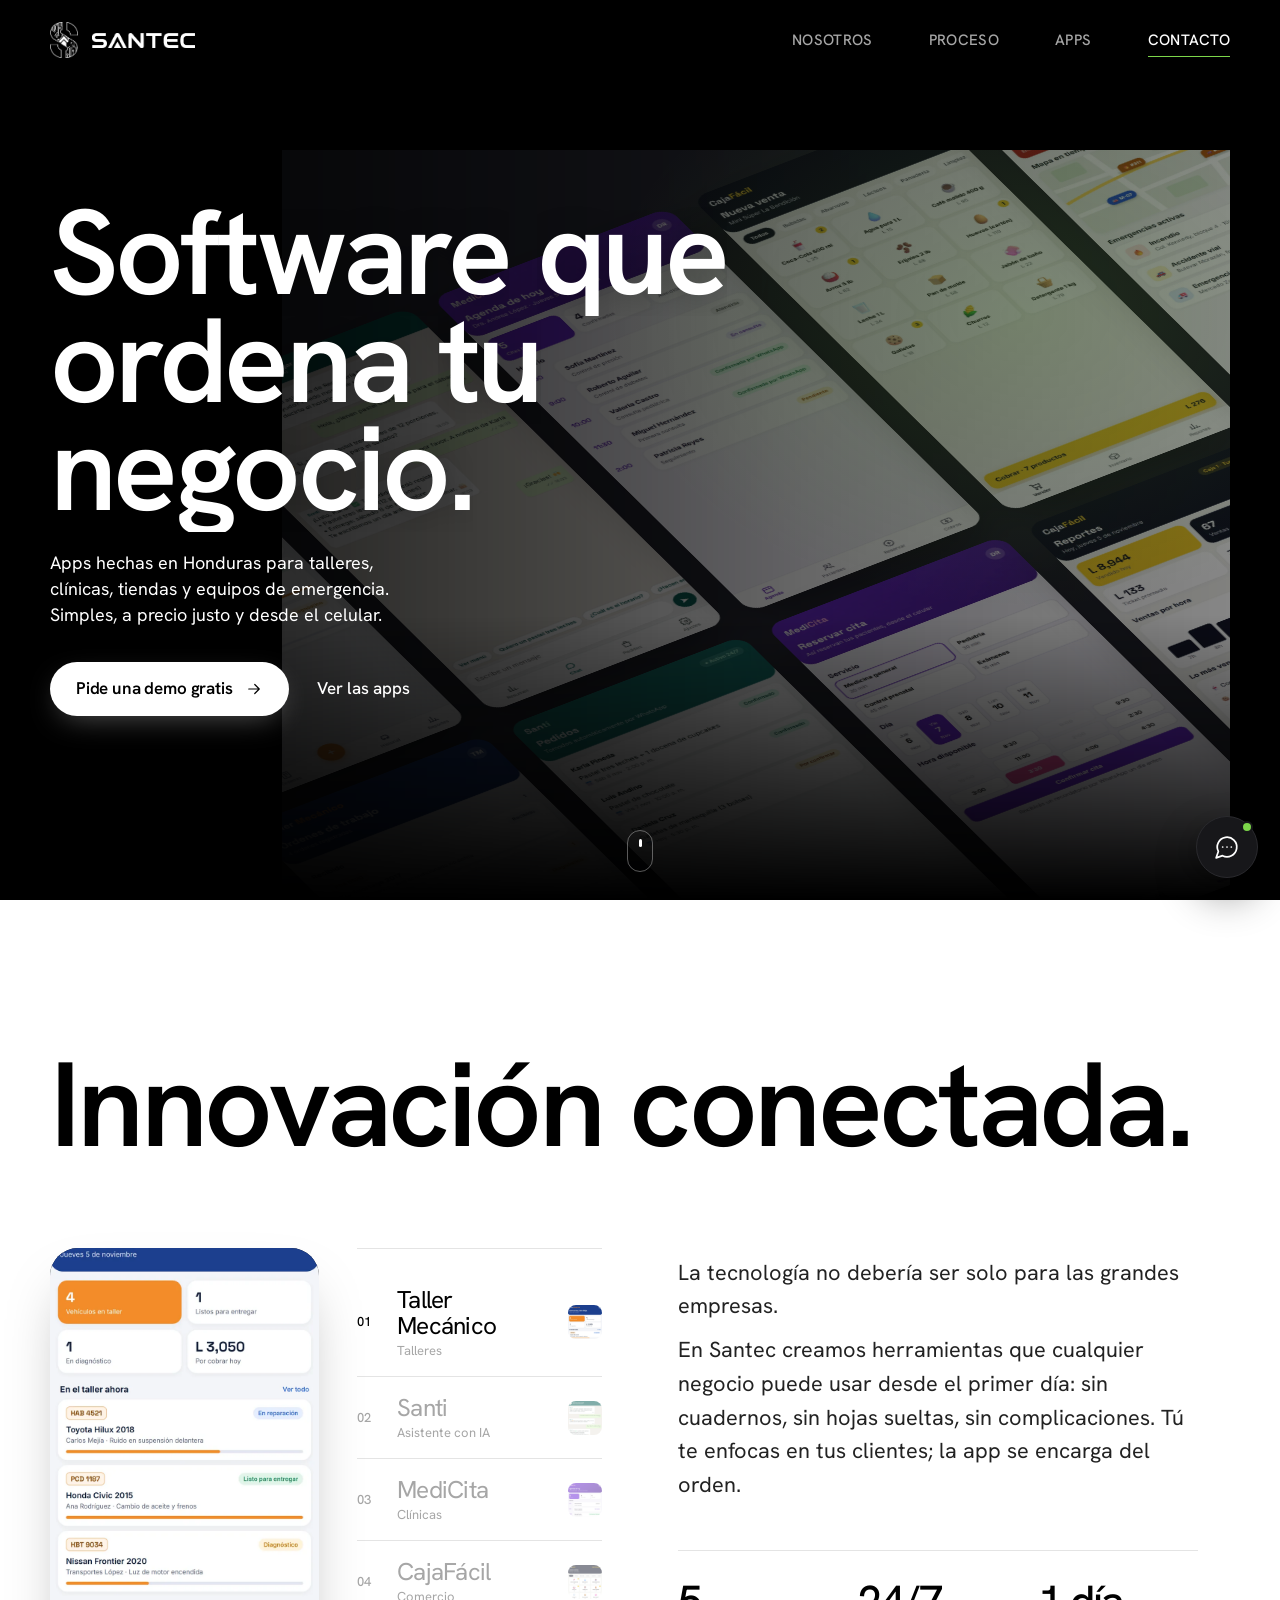
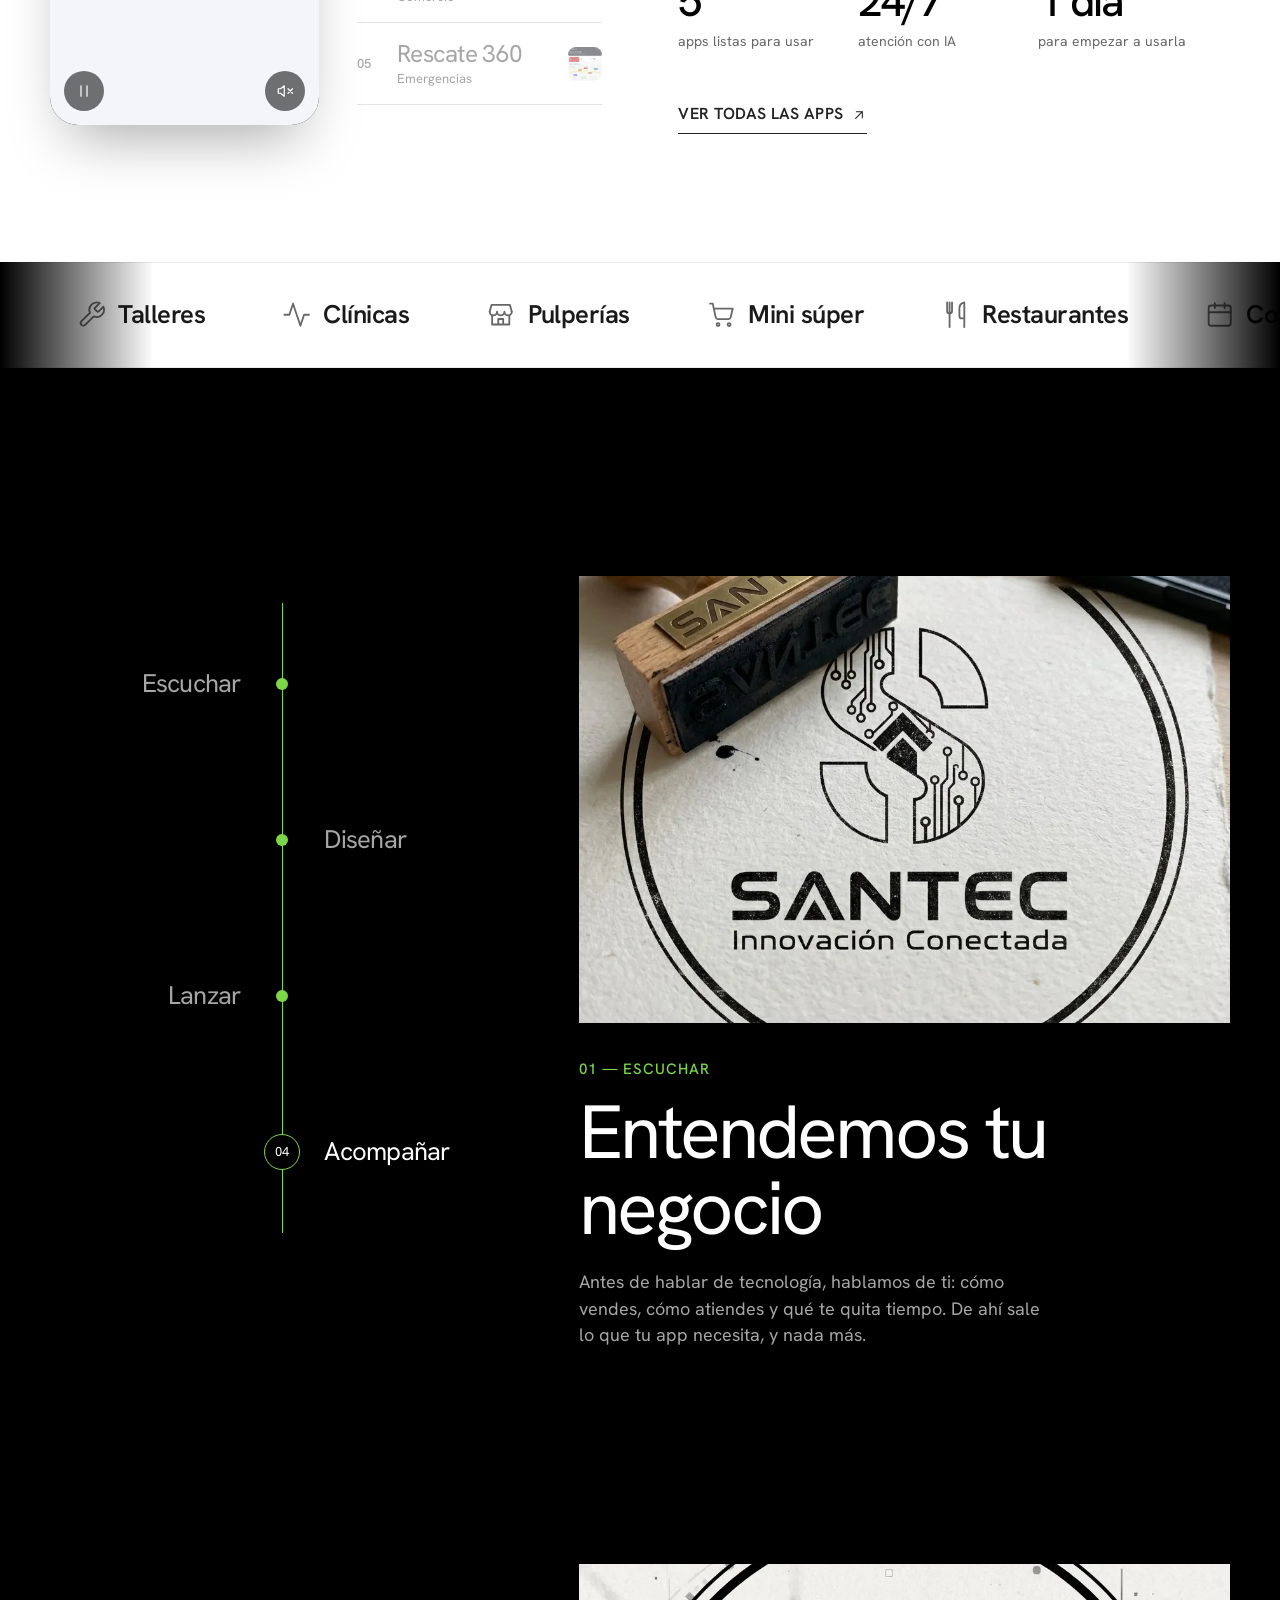
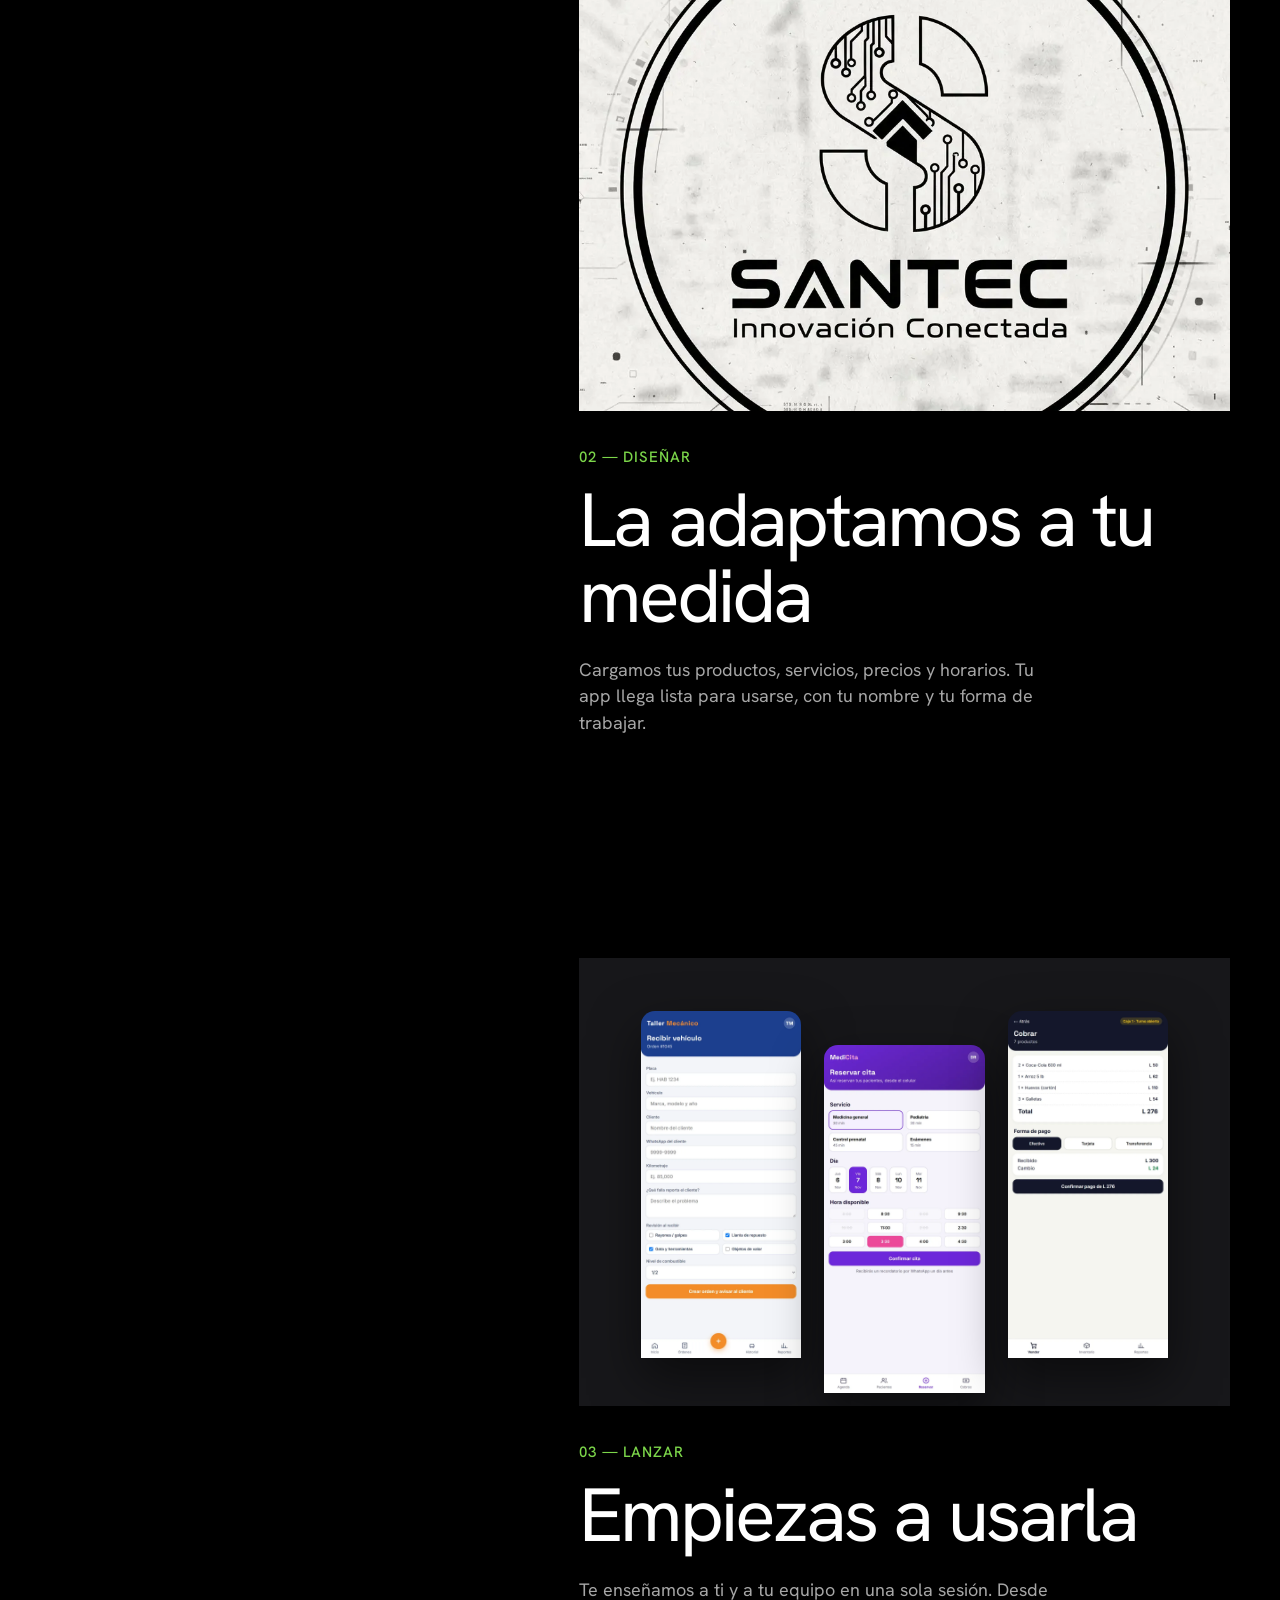
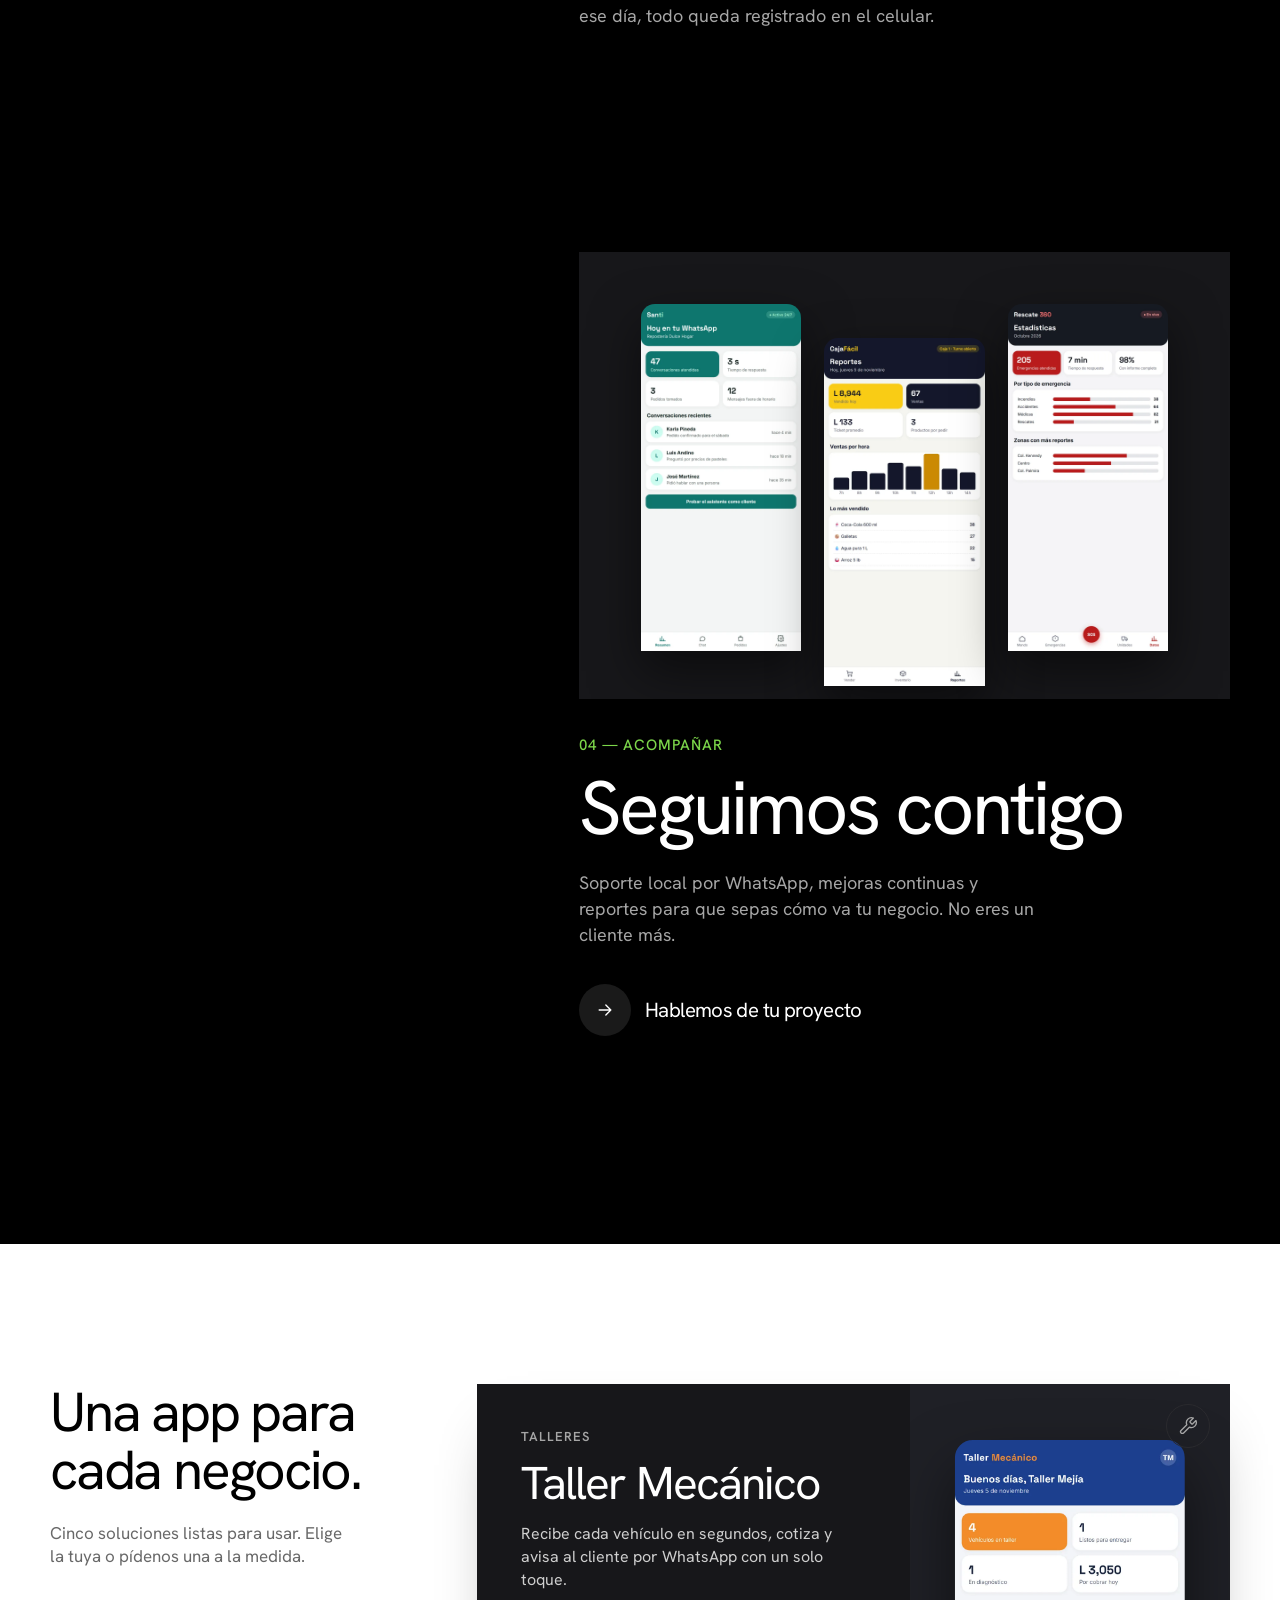
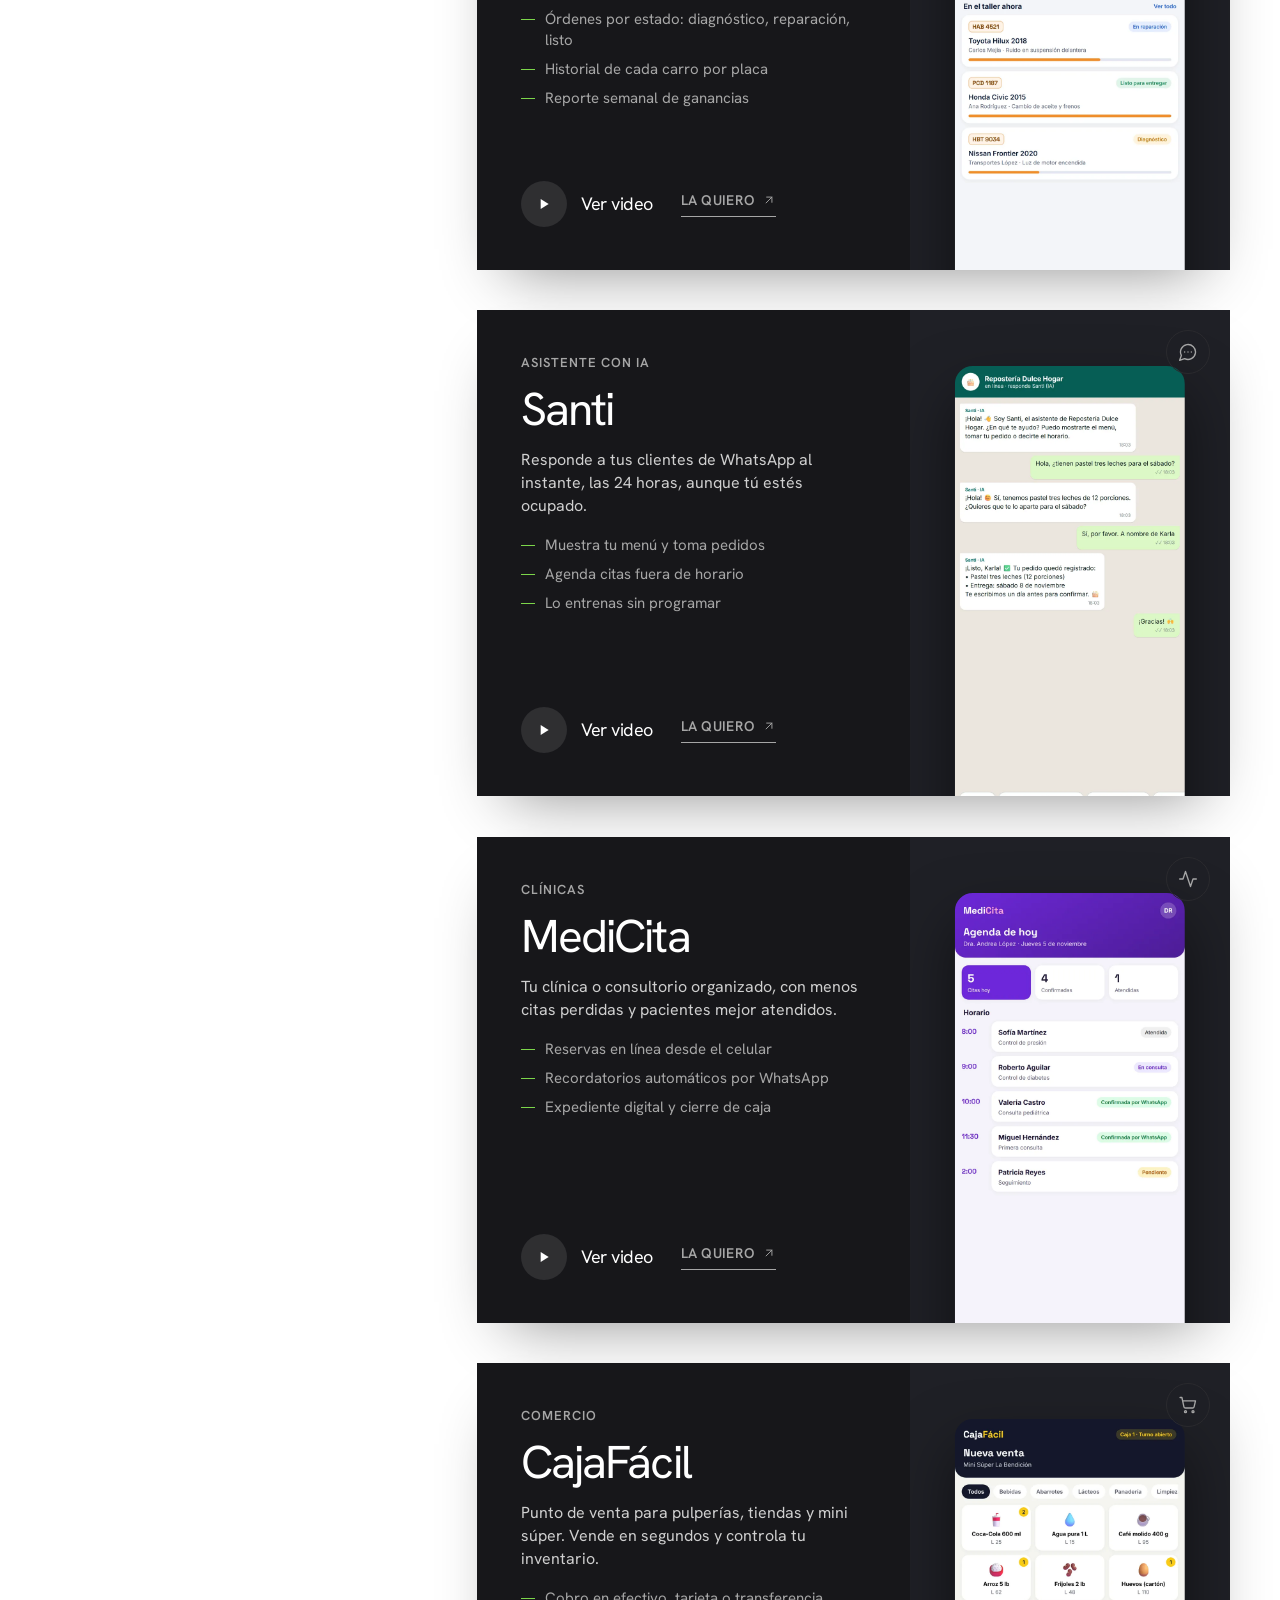
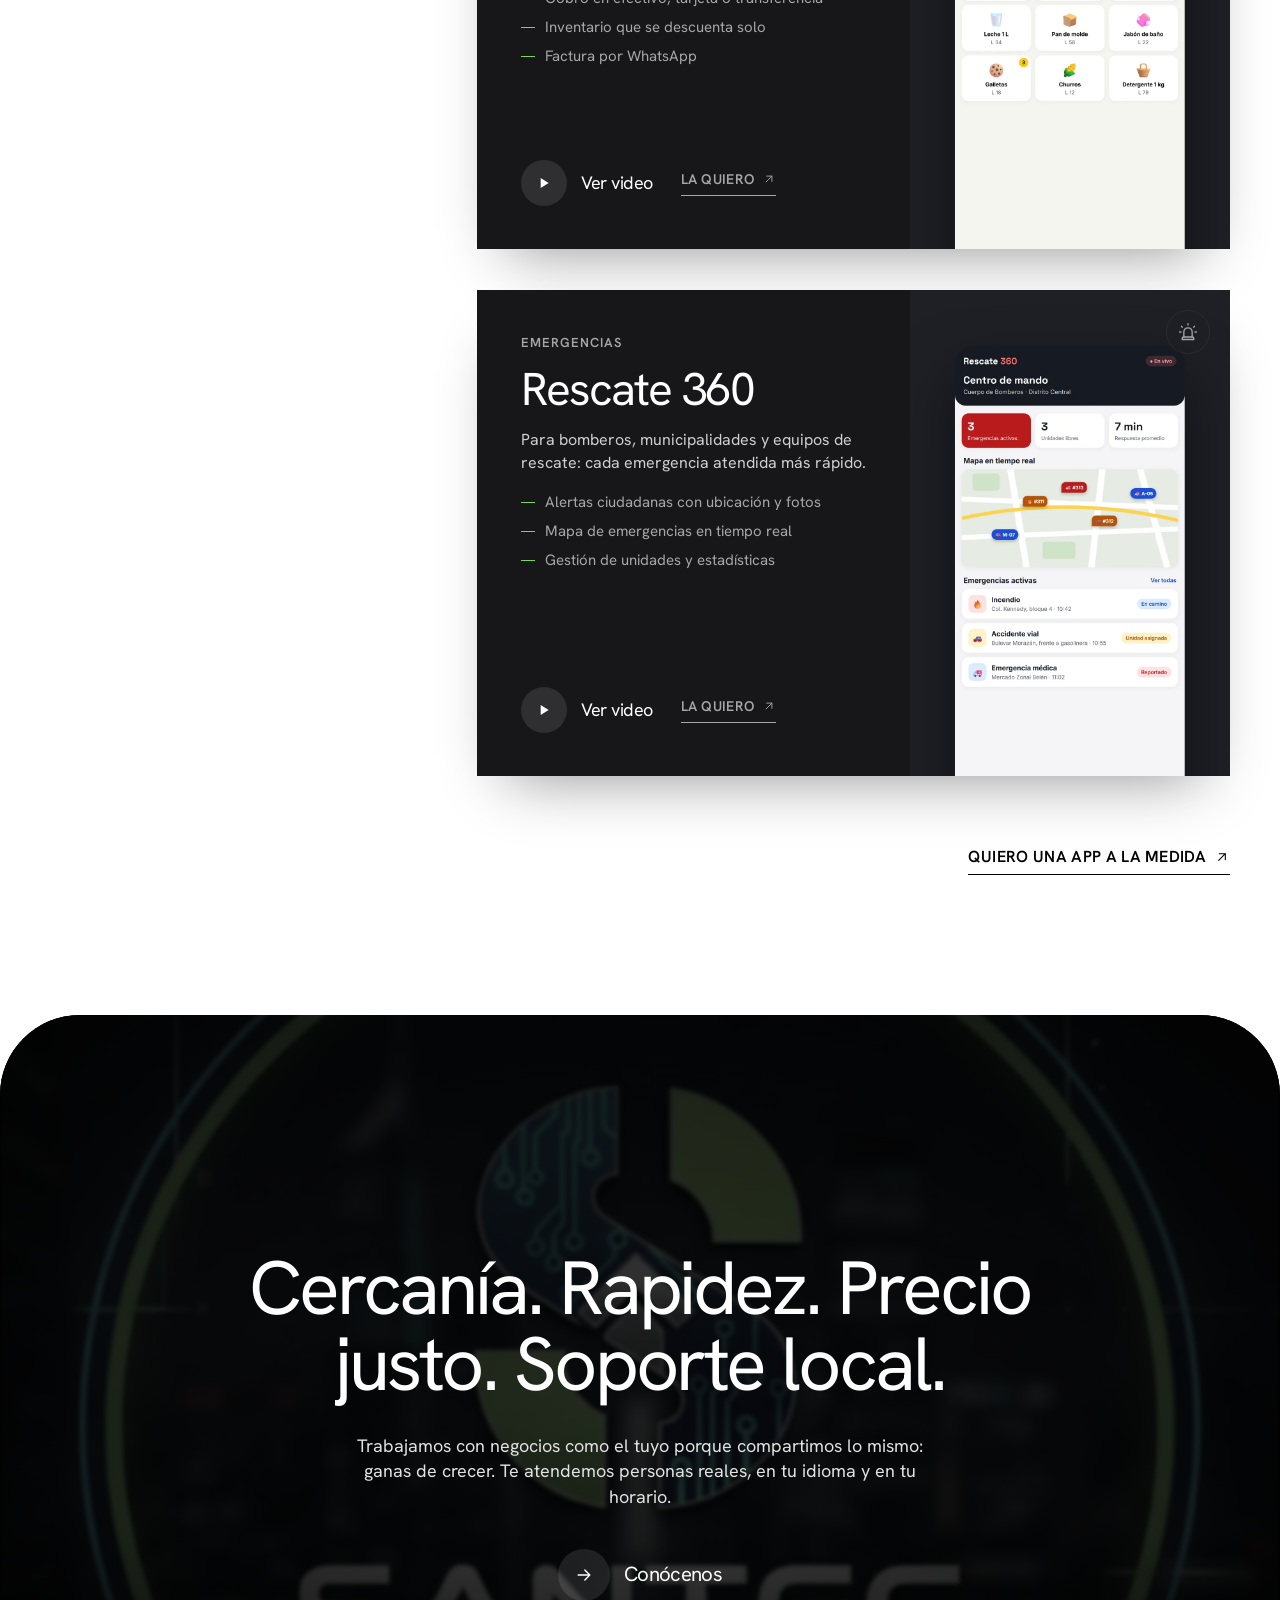
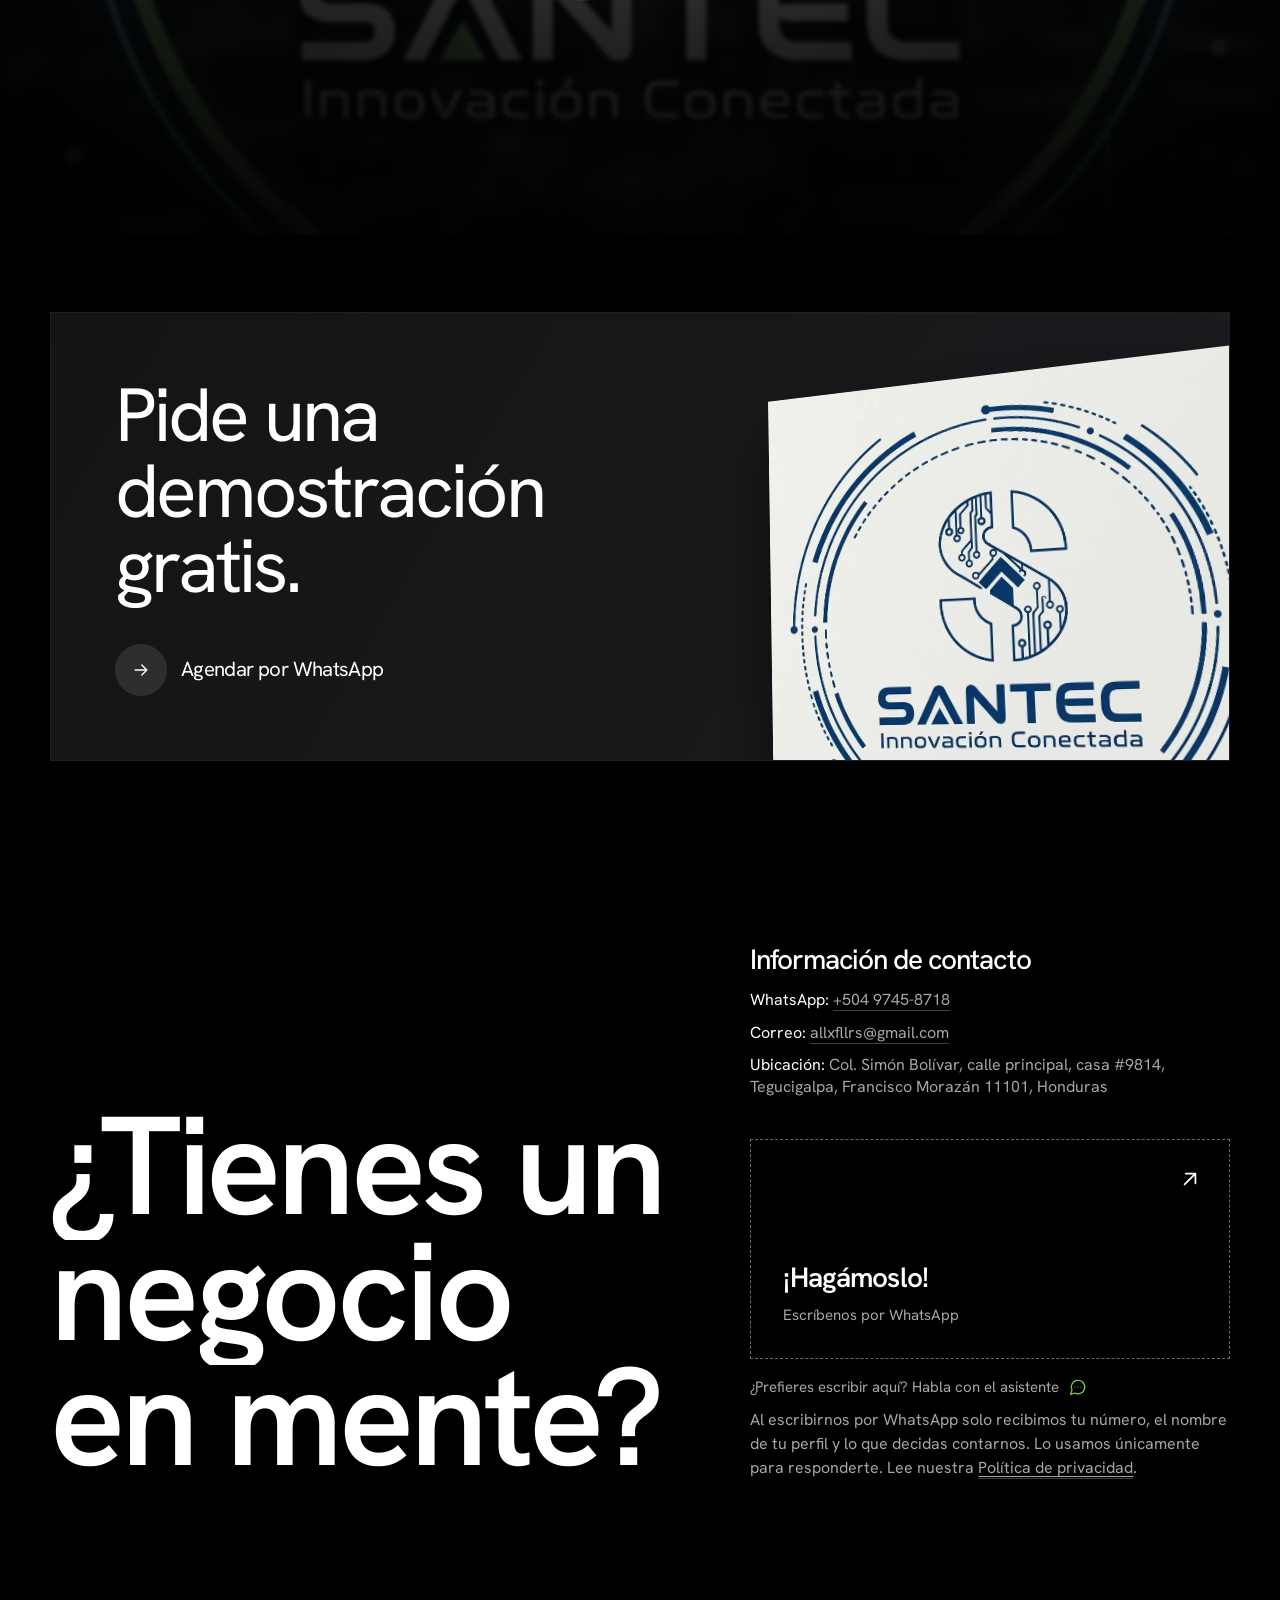
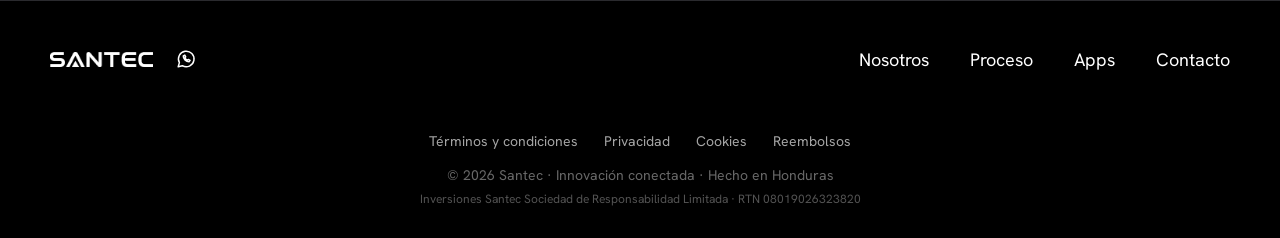
==== index.html @ f7bfcd00 "Pulido para el lanzamiento: rendimiento, SEO, accesibilidad y animaciones - Corrige el menú móvil, q" ====
<!doctype html>
<html lang="es">
<head>
  <meta name="facebook-domain-verification" content="sxmtl9t7a8ygzwye22dszndkajs4sf" />
<meta charset="utf-8">
<meta name="viewport" content="width=device-width, initial-scale=1">
<title>Santec — Innovación conectada</title>
<meta name="description" content="Santec desarrolla apps para negocios hondureños: talleres, clínicas, tiendas, equipos de emergencia y atención por WhatsApp con IA.">
<meta name="theme-color" content="#000000">
<link rel="canonical" href="https://santec-hn.github.io/">
<link rel="icon" type="image/png" sizes="32x32" href="assets/brand/favicon-32.png">
<link rel="icon" type="image/png" sizes="512x512" href="assets/brand/icon-512.png">
<link rel="apple-touch-icon" href="assets/brand/apple-touch-icon.png">
<!-- Vista previa al compartir en WhatsApp, Facebook y otras redes -->
<meta property="og:type" content="website">
<meta property="og:site_name" content="Santec">
<meta property="og:locale" content="es_HN">
<meta property="og:url" content="https://santec-hn.github.io/">
<meta property="og:title" content="Santec — Software que ordena tu negocio">
<meta property="og:description" content="Apps hechas en Honduras para talleres, clínicas, tiendas y equipos de emergencia. Simples, a precio justo y desde el celular.">
<meta property="og:image" content="https://santec-hn.github.io/assets/brand/og-santec.jpg">
<meta property="og:image:width" content="1200">
<meta property="og:image:height" content="630">
<meta property="og:image:alt" content="Santec: apps para negocios hondureños">
<meta name="twitter:card" content="summary_large_image">
<script type="application/ld+json">
{"@context":"https://schema.org","@type":"Organization","name":"Santec","legalName":"Inversiones Santec Sociedad de Responsabilidad Limitada","taxID":"08019026323820","url":"https://santec-hn.github.io/","logo":"https://santec-hn.github.io/assets/brand/icon-512.png","email":"allxfllrs@gmail.com","telephone":"+504 9745-8718","address":{"@type":"PostalAddress","streetAddress":"Col. Simón Bolívar, calle principal, casa #9814","addressLocality":"Tegucigalpa","addressRegion":"Francisco Morazán","postalCode":"11101","addressCountry":"HN"}}
</script>
<link rel="preconnect" href="https://fonts.googleapis.com">
<link rel="preconnect" href="https://fonts.gstatic.com" crossorigin>
<link href="https://fonts.googleapis.com/css2?family=Hanken+Grotesk:wght@400;500;600&display=swap" rel="stylesheet">
<link rel="stylesheet" href="styles.css?v=7">
</head>
<body>
<a class="skip" href="#contenido">Saltar al contenido</a>

<!-- Iconos: trazo de un solo tono (currentColor).
     Algunos trazos están basados en Lucide (https://lucide.dev), licencia ISC:
     Copyright (c) for portions of Lucide are held by Cole Bemis 2013-2022 as part of Feather (MIT).
     All other copyright (c) for Lucide are held by Lucide Contributors 2022. -->

<svg width="0" height="0" style="position:absolute" aria-hidden="true">
  <defs>
    <symbol id="i-arrow" viewBox="0 0 24 24"><path d="M5 12h14M13 6l6 6-6 6"/></symbol>
    <symbol id="i-arrow-up" viewBox="0 0 24 24"><path d="M7 17 17 7M8 7h9v9"/></symbol>
    <symbol id="i-play" viewBox="0 0 24 24"><path d="M7 4.5v15l12-7.5z"/></symbol>
    <symbol id="i-wrench" viewBox="0 0 24 24"><path d="M14.7 6.3a1 1 0 0 0 0 1.4l1.6 1.6a1 1 0 0 0 1.4 0l3.8-3.8a6 6 0 0 1-7.9 7.9l-6.9 6.9a2.1 2.1 0 0 1-3-3l6.9-6.9a6 6 0 0 1 7.9-7.9z"/></symbol>
    <symbol id="i-chat" viewBox="0 0 24 24"><path d="M7.9 20A9 9 0 1 0 4 16.1L2 22z"/><path d="M8 12h.01M12 12h.01M16 12h.01"/></symbol>
    <symbol id="i-pulse" viewBox="0 0 24 24"><path d="M22 12h-4l-3 9L9 3l-3 9H2"/></symbol>
    <symbol id="i-cart" viewBox="0 0 24 24"><circle cx="9" cy="20" r="1.2"/><circle cx="18" cy="20" r="1.2"/><path d="M2.5 3h2.2l2.4 11.2a1.8 1.8 0 0 0 1.8 1.4h8.6a1.8 1.8 0 0 0 1.8-1.4L21 7H5.7"/></symbol>
    <symbol id="i-siren" viewBox="0 0 24 24"><path d="M7 18v-6a5 5 0 0 1 10 0v6"/><path d="M5 21h14v-1a2 2 0 0 0-2-2H7a2 2 0 0 0-2 2z"/><path d="M12 2v1.5M4.2 5.2l1 1M19.8 5.2l-1 1M2 12h1.5M20.5 12H22"/></symbol>
    <symbol id="i-store" viewBox="0 0 24 24"><path d="M3 9.5 4.5 4h15L21 9.5"/><path d="M3 9.5a3 3 0 0 0 6 0 3 3 0 0 0 6 0 3 3 0 0 0 6 0"/><path d="M5 12.5V20h14v-7.5M10 20v-4.5h4V20"/></symbol>
    <symbol id="i-calendar" viewBox="0 0 24 24"><rect x="3" y="4.5" width="18" height="16.5" rx="2"/><path d="M16 2.5v4M8 2.5v4M3 10h18"/></symbol>
    <symbol id="i-building" viewBox="0 0 24 24"><path d="M4 21V5a1 1 0 0 1 1-1h9a1 1 0 0 1 1 1v16M15 9h4a1 1 0 0 1 1 1v11M2 21h20"/><path d="M8 8h3M8 12h3M8 16h3"/></symbol>
    <symbol id="i-utensils" viewBox="0 0 24 24"><path d="M5 2v7a2 2 0 0 0 2 2h0a2 2 0 0 0 2-2V2M7 2v20M19 15V2a5 5 0 0 0-4 5v6a2 2 0 0 0 2 2h2zm0 0v7"/></symbol>
    <symbol id="i-pin" viewBox="0 0 24 24"><path d="M20 10c0 6-8 12-8 12s-8-6-8-12a8 8 0 0 1 16 0z"/><circle cx="12" cy="10" r="3"/></symbol>
    <symbol id="i-whatsapp" viewBox="0 0 24 24"><path d="M3.5 20.5 4.8 16A8.5 8.5 0 1 1 8 19.3z"/><path d="M9 8.6c0 3.2 2.9 6.4 6.3 6.4l1.2-1.5-2-1-1 .8a5 5 0 0 1-2.6-2.6l.8-1-1-2z"/></symbol>
    <symbol id="i-pause" viewBox="0 0 24 24"><path d="M8 5v14M16 5v14"/></symbol>
    <symbol id="i-volume" viewBox="0 0 24 24"><path d="M11 5 6 9H3v6h3l5 4z"/><path d="M15.5 8.5a5 5 0 0 1 0 7M18.5 5.5a9 9 0 0 1 0 13"/></symbol>
    <symbol id="i-mute" viewBox="0 0 24 24"><path d="M11 5 6 9H3v6h3l5 4z"/><path d="m16 9 6 6M22 9l-6 6"/></symbol>
    <symbol id="i-close" viewBox="0 0 24 24"><path d="M6 6l12 12M18 6 6 18"/></symbol>
  </defs>
</svg>

<header class="nav" id="nav">
  <a href="#top" class="brand" aria-label="Santec, inicio">
    <img src="assets/brand/santec-mark.png" alt="" class="brand-mark">
    <img src="assets/brand/santec-wordmark.png" alt="SANTEC" class="brand-word">
  </a>
  <nav class="nav-links" id="navLinks">
    <a href="#nosotros">Nosotros</a>
    <a href="#proceso">Proceso</a>
    <a href="#apps">Apps</a>
    <a href="#contacto">Contacto</a>
  </nav>
  <button class="nav-toggle" id="navToggle" aria-label="Abrir menú" aria-expanded="false" aria-controls="navLinks"><span></span><span></span></button>
</header>

<main id="top">
  <!-- HERO -->
  <section class="hero">
    <div class="hero-media" aria-hidden="true">
      <div class="screens">
        <img src="assets/img/mw-inicio.webp" alt="" decoding="async">
        <img src="assets/img/st-chat.webp" alt="" decoding="async">
        <img src="assets/img/mc-agenda.webp" alt="" decoding="async">
        <img src="assets/img/cf-vender.webp" alt="" decoding="async">
        <img src="assets/img/r3-inicio.webp" alt="" decoding="async">
        <img src="assets/img/mw-ordenes.webp" alt="" decoding="async">
        <img src="assets/img/st-pedidos.webp" alt="" decoding="async">
        <img src="assets/img/mc-reservar.webp" alt="" decoding="async">
        <img src="assets/img/cf-reportes.webp" alt="" decoding="async">
        <img src="assets/img/r3-unidades.webp" alt="" decoding="async">
      </div>
    </div>
    <div class="hero-copy" id="contenido">
      <h1 class="split">Software que ordena tu negocio.</h1>
      <p class="hero-lead fade">Apps hechas en Honduras para talleres, clínicas, tiendas y equipos de emergencia. Simples, a precio justo y desde el celular.</p>
      <div class="hero-cta fade">
        <a class="btn-pill" href="https://wa.me/50497458718?text=Hola%20Santec%2C%20quiero%20una%20demostraci%C3%B3n%20gratis" target="_blank" rel="noopener">Pide una demo gratis<svg><use href="#i-arrow"/></svg></a>
        <a class="btn-ghost" href="#apps">Ver las apps</a>
      </div>
    </div>
    <a class="scroll-cue" href="#nosotros" aria-label="Bajar a la siguiente sección"><span></span></a>
  </section>

  <!-- DECLARACIÓN -->
  <section class="statement light" id="nosotros">
    <div class="wrap">
      <h2 class="display split">Innovación conectada.</h2>
      <div class="statement-grid">
        <div class="reel fade" id="reel">
          <div class="reel-player">
            <video id="reelVideo" muted playsinline preload="none" poster="assets/img/mw-inicio.webp"></video>
            <button class="reel-sound" id="reelSound" aria-label="Activar sonido">
              <svg class="ic-off"><use href="#i-mute"/></svg><svg class="ic-on"><use href="#i-volume"/></svg>
            </button>
            <button class="reel-toggle" id="reelToggle" aria-label="Pausar video">
              <svg class="ic-pause"><use href="#i-pause"/></svg><svg class="ic-play"><use href="#i-play"/></svg>
            </button>
          </div>
          <ol class="reel-list" id="reelList"></ol>
        </div>
        <div class="statement-body fade">
          <p>La tecnología no debería ser solo para las grandes empresas.</p>
          <p>En Santec creamos herramientas que cualquier negocio puede usar desde el primer día: sin cuadernos, sin hojas sueltas, sin complicaciones. Tú te enfocas en tus clientes; la app se encarga del orden.</p>
          <dl class="facts">
            <div><dt>5</dt><dd>apps listas para usar</dd></div>
            <div><dt>24/7</dt><dd>atención con IA</dd></div>
            <div><dt>1 día</dt><dd>para empezar a usarla</dd></div>
          </dl>
          <a class="text-link" href="#apps">Ver todas las apps <svg><use href="#i-arrow-up"/></svg></a>
        </div>
      </div>
    </div>
  </section>

  <!-- BANDA DE RUBROS -->
  <div class="logos light" aria-label="Negocios con los que trabajamos">
    <div class="logos-track">
      <span><svg><use href="#i-wrench"/></svg>Talleres</span>
      <span><svg><use href="#i-pulse"/></svg>Clínicas</span>
      <span><svg><use href="#i-store"/></svg>Pulperías</span>
      <span><svg><use href="#i-cart"/></svg>Mini súper</span>
      <span><svg><use href="#i-utensils"/></svg>Restaurantes</span>
      <span><svg><use href="#i-calendar"/></svg>Consultorios</span>
      <span><svg><use href="#i-siren"/></svg>Bomberos</span>
      <span><svg><use href="#i-building"/></svg>Municipalidades</span>
      <span aria-hidden="true"><svg><use href="#i-wrench"/></svg>Talleres</span>
      <span aria-hidden="true"><svg><use href="#i-pulse"/></svg>Clínicas</span>
      <span aria-hidden="true"><svg><use href="#i-store"/></svg>Pulperías</span>
      <span aria-hidden="true"><svg><use href="#i-cart"/></svg>Mini súper</span>
      <span aria-hidden="true"><svg><use href="#i-utensils"/></svg>Restaurantes</span>
      <span aria-hidden="true"><svg><use href="#i-calendar"/></svg>Consultorios</span>
      <span aria-hidden="true"><svg><use href="#i-siren"/></svg>Bomberos</span>
      <span aria-hidden="true"><svg><use href="#i-building"/></svg>Municipalidades</span>
    </div>
  </div>

  <!-- PROCESO -->
  <section class="process" id="proceso">
    <div class="wrap process-grid">
      <aside class="timeline" aria-hidden="true">
        <div class="timeline-line"><div class="timeline-fill" id="tlFill"></div></div>
        <ol id="tlSteps">
          <li data-step="0"><span class="tl-num">01</span><span class="tl-label">Escuchar</span></li>
          <li data-step="1"><span class="tl-num">02</span><span class="tl-label">Diseñar</span></li>
          <li data-step="2"><span class="tl-num">03</span><span class="tl-label">Lanzar</span></li>
          <li data-step="3"><span class="tl-num">04</span><span class="tl-label">Acompañar</span></li>
        </ol>
      </aside>

      <div class="steps">
        <article class="step" data-step="0">
          <figure class="step-media"><img src="assets/brand/santec-sello.webp" alt="Sello con el logo de Santec sobre papel" loading="lazy"></figure>
          <p class="step-kicker">01 — Escuchar</p>
          <h2 class="h2">Entendemos tu negocio</h2>
          <p class="step-text">Antes de hablar de tecnología, hablamos de ti: cómo vendes, cómo atiendes y qué te quita tiempo. De ahí sale lo que tu app necesita, y nada más.</p>
        </article>
        <article class="step" data-step="1">
          <figure class="step-media"><img src="assets/brand/santec-plano.webp" alt="Logo de Santec en estilo plano técnico" loading="lazy"></figure>
          <p class="step-kicker">02 — Diseñar</p>
          <h2 class="h2">La adaptamos a tu medida</h2>
          <p class="step-text">Cargamos tus productos, servicios, precios y horarios. Tu app llega lista para usarse, con tu nombre y tu forma de trabajar.</p>
        </article>
        <article class="step" data-step="2">
          <figure class="step-media step-phones">
            <img src="assets/img/mw-nueva.webp" alt="" loading="lazy">
            <img src="assets/img/mc-reservar.webp" alt="" loading="lazy">
            <img src="assets/img/cf-cobrar.webp" alt="" loading="lazy">
          </figure>
          <p class="step-kicker">03 — Lanzar</p>
          <h2 class="h2">Empiezas a usarla</h2>
          <p class="step-text">Te enseñamos a ti y a tu equipo en una sola sesión. Desde ese día, todo queda registrado en el celular.</p>
        </article>
        <article class="step" data-step="3">
          <figure class="step-media step-phones">
            <img src="assets/img/st-panel.webp" alt="" loading="lazy">
            <img src="assets/img/cf-reportes.webp" alt="" loading="lazy">
            <img src="assets/img/r3-estadisticas.webp" alt="" loading="lazy">
          </figure>
          <p class="step-kicker">04 — Acompañar</p>
          <h2 class="h2">Seguimos contigo</h2>
          <p class="step-text">Soporte local por WhatsApp, mejoras continuas y reportes para que sepas cómo va tu negocio. No eres un cliente más.</p>
          <a class="btn-circle" href="https://wa.me/50497458718" target="_blank" rel="noopener"><span class="circle"><svg><use href="#i-arrow"/></svg></span>Hablemos de tu proyecto</a>
        </article>
      </div>
    </div>
  </section>

  <!-- APPS -->
  <section class="apps light" id="apps">
    <div class="wrap apps-grid">
      <div class="apps-head">
        <h2 class="h2-lg split">Una app para cada negocio.</h2>
        <p class="apps-sub fade">Cinco soluciones listas para usar. Elige la tuya o pídenos una a la medida.</p>
      </div>
      <div class="cards" id="cards"></div>
    </div>
    <div class="wrap apps-foot">
      <a class="text-link" href="https://wa.me/50497458718?text=Hola%20Santec%2C%20quiero%20una%20app%20a%20la%20medida" target="_blank" rel="noopener">Quiero una app a la medida <svg><use href="#i-arrow-up"/></svg></a>
    </div>
  </section>

  <!-- VALORES -->
  <section class="values">
    <div class="values-media">
      <img src="assets/brand/santec-neon.webp" alt="" loading="lazy">
    </div>
    <div class="values-copy">
      <h2 class="h2 split">Cercanía. Rapidez. Precio justo. Soporte local.</h2>
      <p class="fade">Trabajamos con negocios como el tuyo porque compartimos lo mismo: ganas de crecer. Te atendemos personas reales, en tu idioma y en tu horario.</p>
      <a class="btn-circle fade" href="https://wa.me/50497458718" target="_blank" rel="noopener"><span class="circle"><svg><use href="#i-arrow"/></svg></span>Conócenos</a>
    </div>
  </section>

  <!-- TARJETA MARCA -->
  <section class="wrap">
    <a class="feature" href="https://wa.me/50497458718?text=Hola%20Santec%2C%20quiero%20una%20demostraci%C3%B3n" target="_blank" rel="noopener">
      <div class="feature-copy">
        <h2 class="h2">Pide una demostración gratis.</h2>
        <span class="btn-circle as-span"><span class="circle"><svg><use href="#i-arrow"/></svg></span>Agendar por WhatsApp</span>
      </div>
      <div class="feature-media"><img src="assets/brand/santec-azul.webp" alt="Logo de Santec en azul" loading="lazy"></div>
    </a>
  </section>

  <!-- CONTACTO -->
  <section class="contact" id="contacto">
    <div class="wrap contact-grid">
      <h2 class="display split">¿Tienes un negocio en mente?</h2>
      <div class="contact-side fade">
        <h3>Información de contacto</h3>
        <p><span>WhatsApp:</span> <a href="https://wa.me/50497458718" target="_blank" rel="noopener">+504 9745-8718</a></p>
        <p><span>Correo:</span> <a href="mailto:allxfllrs@gmail.com">allxfllrs@gmail.com</a></p>
        <p><span>Ubicación:</span> Col. Simón Bolívar, calle principal, casa #9814, Tegucigalpa, Francisco Morazán 11101, Honduras</p>
        <a class="cta-box" href="https://wa.me/50497458718?text=Hola%20Santec%2C%20tengo%20un%20proyecto" target="_blank" rel="noopener">
          <svg class="cta-arrow"><use href="#i-arrow-up"/></svg>
          <span>¡Hagámoslo!<small>Escríbenos por WhatsApp</small></span>
        </a>
        <button class="chat-link" type="button" data-chat>¿Prefieres escribir aquí? Habla con el asistente <svg><use href="#i-chat"/></svg></button>
        <p class="privacy-hint">Al escribirnos por WhatsApp solo recibimos tu número, el nombre de tu perfil y lo que decidas contarnos. Lo usamos únicamente para responderte. Lee nuestra <a href="privacidad.html">Política de privacidad</a>.</p>
      </div>
    </div>
  </section>
</main>

<footer class="footer">
  <div class="wrap footer-row">
    <div class="footer-brand">
      <img src="assets/brand/santec-wordmark.png" alt="SANTEC" class="brand-word">
      <a class="social" href="https://wa.me/50497458718" target="_blank" rel="noopener" aria-label="WhatsApp"><svg><use href="#i-whatsapp"/></svg></a>
    </div>
    <nav class="footer-links">
      <a href="#nosotros">Nosotros</a><a href="#proceso">Proceso</a><a href="#apps">Apps</a><a href="#contacto">Contacto</a>
    </nav>
  </div>
  <nav class="footer-legal" aria-label="Documentos legales">
    <a href="terminos.html">Términos y condiciones</a><a href="privacidad.html">Privacidad</a><a href="cookies.html">Cookies</a><a href="reembolsos.html">Reembolsos</a>
  </nav>
  <p class="copy">© <span id="year"></span> Santec · Innovación conectada · Hecho en Honduras</p>
  <p class="copy legal-id">Inversiones Santec Sociedad de Responsabilidad Limitada · RTN 08019026323820</p>
</footer>

<dialog id="videoModal" aria-label="Video de la app">
  <button class="modal-close" aria-label="Cerrar"><svg><use href="#i-close"/></svg></button>
  <video controls playsinline></video>
</dialog>

<script src="script.js?v=5"></script>
<script src="chat.js?v=2" defer></script>
</body>
</html>
---- styles.css ----
/* ==========================================================
   SANTEC — estilo editorial: blanco y negro, un solo acento
   ========================================================== */
:root{
  --black:#000;
  --ink:#0B0B0D;
  --card:#17171A;
  --line:#2A2A2E;
  --white:#fff;
  --paper:#F4F4F4;
  --gray:#A6A6A6;
  --gray-2:#686868;
  --text-dark:#222;
  --accent:#7CD64A;          /* verde Santec (del logo) — usar con moderación */
  --font:"Hanken Grotesk",system-ui,-apple-system,"Segoe UI",sans-serif;
  --pad:clamp(20px,3.9vw,50px);
  --ease:cubic-bezier(.22,.8,.2,1);
}
*{box-sizing:border-box;margin:0;padding:0}
html{scroll-behavior:smooth;-webkit-text-size-adjust:100%}
body{background:var(--black);color:var(--white);font:400 18px/1.4 var(--font);-webkit-font-smoothing:antialiased;overflow-x:hidden}
img{display:block;max-width:100%}
a{color:inherit;text-decoration:none}
button{font:inherit;color:inherit;background:none;border:0;cursor:pointer}
svg{width:1em;height:1em;fill:none;stroke:currentColor;stroke-width:1.6;stroke-linecap:round;stroke-linejoin:round;flex:none}
.wrap{width:100%;max-width:1280px;margin:0 auto;padding:0 var(--pad)}
.light{background:var(--white);color:var(--black)}

/* ---------- Tipografía ---------- */
h1,.display{font-weight:600;font-size:clamp(52px,9.4vw,120px);line-height:.9;letter-spacing:-.03em}
.h2{font-weight:400;font-size:clamp(38px,5.9vw,76px);line-height:1;letter-spacing:-.04em}
.h2-lg{font-weight:400;font-size:clamp(36px,4.3vw,55px);line-height:1.05;letter-spacing:-.04em}

/* Animación de títulos por palabra */
.split .w{display:inline-block;overflow:hidden;vertical-align:top;padding-bottom:.08em;margin-bottom:-.08em}
.split .w>span{display:inline-block;transform:translateY(105%);transition:transform 1s var(--ease)}
.split.in .w>span{transform:none}
.fade{opacity:0;transform:translateY(24px);transition:opacity 1s var(--ease),transform 1s var(--ease);transition-delay:.25s}
.fade.in{opacity:1;transform:none}

/* ---------- Navegación ---------- */
.nav{position:fixed;top:0;left:0;right:0;z-index:40;display:flex;align-items:center;justify-content:space-between;
  padding:22px var(--pad);transition:background .4s,transform .45s var(--ease),padding .4s}
/* El fondo con desenfoque va en una capa propia: un backdrop-filter en .nav haría que el menú móvil
   (position:fixed) se recortara a la altura de la barra en vez de cubrir la pantalla */
.nav::before{content:"";position:absolute;inset:0;z-index:-1;background:rgba(0,0,0,.78);backdrop-filter:blur(14px) saturate(140%);
  -webkit-backdrop-filter:blur(14px) saturate(140%);border-bottom:1px solid rgba(255,255,255,.06);opacity:0;transition:opacity .45s var(--ease)}
.nav.scrolled::before{opacity:1}
.nav.open::before{opacity:0}
.nav.scrolled{padding-top:14px;padding-bottom:14px}
.nav.hide{transform:translateY(-100%)}
.brand{display:flex;align-items:center;gap:14px}
.brand-mark{height:36px;width:auto}
.brand-word{height:15px;width:auto}
.nav-links{display:flex;gap:clamp(28px,4.4vw,64px)}
.nav-links a{position:relative;font-size:15px;font-weight:500;text-transform:uppercase;letter-spacing:.02em;color:var(--gray);transition:color .25s}
.nav-links a::after{content:"";position:absolute;left:0;right:0;bottom:-6px;height:1px;background:var(--accent);transform:scaleX(0);transform-origin:left;transition:transform .35s var(--ease)}
.nav-links a:hover,.nav-links a.active{color:var(--white)}
.nav-links a:hover::after,.nav-links a.active::after{transform:scaleX(1)}
.nav-toggle{display:none;width:40px;height:40px;position:relative}
.nav-toggle span{position:absolute;left:8px;right:8px;height:1.5px;background:var(--white);transition:transform .35s var(--ease)}
.nav-toggle span:first-child{top:15px}.nav-toggle span:last-child{top:24px}
.nav-toggle[aria-expanded="true"] span:first-child{transform:translateY(4.5px) rotate(45deg)}
.nav-toggle[aria-expanded="true"] span:last-child{transform:translateY(-4.5px) rotate(-45deg)}

/* ---------- Hero ---------- */
.hero{position:relative;min-height:max(100vh,720px);padding:0 var(--pad);overflow:hidden}
.hero-media{position:absolute;top:150px;left:22%;right:var(--pad);bottom:0;background:#1C1D24;overflow:hidden;
  clip-path:inset(100% 0 0 0);transition:clip-path 1.4s var(--ease) .1s}
.loaded .hero-media{clip-path:inset(0 0 0 0)}
.hero-media::after{content:"";position:absolute;inset:0;background:linear-gradient(90deg,rgba(0,0,0,.72),rgba(0,0,0,.35) 55%,rgba(0,0,0,.15))}
.screens{filter:brightness(.62) saturate(.9)}
.screens{position:absolute;left:50%;top:50%;width:1500px;display:grid;grid-template-columns:repeat(5,1fr);gap:28px;
  transform:translate(-42%,-46%) rotateX(52deg) rotateZ(-32deg);transform-style:preserve-3d}
.screens img{width:100%;border-radius:18px;box-shadow:0 30px 60px rgba(0,0,0,.45);animation:drift 16s ease-in-out infinite alternate}
.screens img:nth-child(even){animation-delay:-8s}
@keyframes drift{to{transform:translateY(-60px)}}
.hero-copy{position:relative;z-index:2;padding-top:clamp(200px,28vh,260px);max-width:720px}
.hero-copy h1{text-shadow:0 2px 30px rgba(0,0,0,.25)}
.hero-lead{margin-top:36px;max-width:360px;font-size:18px;line-height:1.45;color:var(--white)}

/* ---------- Declaración ---------- */
.statement{padding:clamp(90px,12vw,150px) 0 clamp(80px,10vw,130px)}
.statement-grid{display:grid;grid-template-columns:1fr 1fr;gap:clamp(40px,6vw,90px);margin-top:clamp(48px,7vw,90px);align-items:start}
.statement-body{max-width:520px;font-size:clamp(18px,1.7vw,22px);line-height:1.55;color:var(--text-dark);padding-top:8px}
.statement-body p+p{margin-top:10px}
.facts{display:grid;grid-template-columns:repeat(3,1fr);gap:20px;margin:48px 0 44px;padding-top:28px;border-top:1px solid #E4E4E4}
.facts dt{font-size:clamp(32px,3.4vw,46px);font-weight:500;letter-spacing:-.04em;line-height:1;color:var(--black)}
.facts dd{margin-top:10px;font-size:14px;line-height:1.35;color:var(--gray-2)}

/* Reproductor de apps */
.reel{display:grid;grid-template-columns:auto 1fr;gap:clamp(24px,3vw,40px);align-items:stretch}
.reel-player{position:relative;width:clamp(240px,21vw,300px);aspect-ratio:9/16;background:var(--card);border-radius:28px;overflow:hidden;
  box-shadow:0 30px 60px -20px rgba(0,0,0,.35)}
.reel-player video{width:100%;height:100%;object-fit:cover;display:block}
.reel-sound,.reel-toggle{position:absolute;bottom:14px;display:grid;place-items:center;width:40px;height:40px;border-radius:50%;
  background:rgba(0,0,0,.55);backdrop-filter:blur(6px);color:#fff;font-size:18px;transition:background .25s}
.reel-sound{right:14px}.reel-toggle{left:14px}
.reel-sound:hover,.reel-toggle:hover{background:rgba(0,0,0,.8)}
.reel-toggle .ic-play{fill:currentColor;stroke:none;font-size:15px}
.reel-sound .ic-on,.reel-sound.on .ic-off,.reel-toggle .ic-play,.reel-toggle.paused .ic-pause{display:none}
.reel-sound.on .ic-on,.reel-toggle.paused .ic-play{display:block}
.reel-list{list-style:none;display:flex;flex-direction:column;justify-content:center;border-top:1px solid #E4E4E4}
.reel-list li{border-bottom:1px solid #E4E4E4}
.reel-item{position:relative;width:100%;display:grid;grid-template-columns:28px 1fr auto;align-items:center;gap:12px;padding:18px 0;text-align:left;color:var(--gray)}
.reel-item .n{font-size:13px;font-weight:500}
.reel-item .t{font-size:clamp(20px,1.9vw,26px);letter-spacing:-.03em;line-height:1.1;transition:color .3s}
.reel-item .t small{display:block;margin-top:4px;font-size:13px;letter-spacing:0;color:var(--gray)}
.reel-item .thumb{width:34px;height:34px;border-radius:8px;overflow:hidden;opacity:.5;transition:opacity .3s}
.reel-item .thumb img{width:100%;height:100%;object-fit:cover;object-position:top}
.reel-item:hover .t,.reel-item.on .t{color:var(--black)}
.reel-item.on .n{color:var(--black)}
.reel-item.on .thumb,.reel-item:hover .thumb{opacity:1}
.reel-item .bar{position:absolute;left:0;bottom:-1px;height:1.5px;width:100%;background:var(--accent);transform-origin:left;transform:scaleX(0)}

/* ---------- Banda de rubros ---------- */
.logos{border-top:1px solid #EAEAEA;border-bottom:1px solid #EAEAEA;overflow:hidden;padding:34px 0}
.logos-track{display:flex;width:max-content;gap:clamp(48px,6vw,90px);animation:marquee 38s linear infinite;padding-left:clamp(48px,6vw,90px)}
.logos-track span{display:flex;align-items:center;gap:12px;font-size:clamp(20px,2vw,26px);font-weight:600;letter-spacing:-.02em;color:#1a1a1a;white-space:nowrap}
.logos-track svg{font-size:1.15em;stroke-width:1.5;color:var(--gray-2)}
.logos:hover .logos-track{animation-play-state:paused}
@keyframes marquee{to{transform:translateX(-50%)}}

/* ---------- Proceso ---------- */
.process{padding:clamp(60px,8vw,100px) 0}
.process-grid{display:grid;grid-template-columns:5fr 7fr;gap:clamp(24px,5vw,80px)}
.timeline{position:sticky;top:0;height:100vh;display:flex;align-items:center;justify-content:center}
.timeline-line{position:absolute;top:15vh;bottom:15vh;left:50%;width:1px;background:var(--line)}
.timeline-fill{position:absolute;inset:0 0 auto 0;height:0;background:var(--accent);transition:height .6s var(--ease)}
.timeline ol{list-style:none;position:relative;width:100%;height:56vh;display:flex;flex-direction:column;justify-content:space-between}
.timeline li{position:relative;display:grid;grid-template-columns:1fr 40px 1fr;align-items:center;gap:22px}
.tl-num{grid-column:2;justify-self:center;display:grid;place-items:center;width:12px;height:12px;border-radius:50%;
  background:#3a3a3f;font-size:0;color:var(--white);transition:all .45s var(--ease)}
.tl-label{font-size:clamp(20px,2vw,28px);letter-spacing:-.03em;color:var(--gray-2);transition:color .4s}
.timeline li:nth-child(odd) .tl-label{grid-column:1;grid-row:1;justify-self:end}
.timeline li:nth-child(even) .tl-label{grid-column:3;grid-row:1}
.timeline li.done .tl-num{background:var(--accent)}
.timeline li.on .tl-num{width:36px;height:36px;background:var(--black);border:1.5px solid var(--accent);font-size:13px}
.timeline li.on .tl-label{color:var(--white)}
.timeline li.done .tl-label{color:var(--gray)}

.step{min-height:100vh;display:flex;flex-direction:column;justify-content:center;padding:12vh 0}
.step-media{aspect-ratio:16/11;overflow:hidden;background:var(--card)}
.step-media>img{width:100%;height:100%;object-fit:cover;transform:scale(1.08);transition:transform 1.6s var(--ease)}
.step.in .step-media>img{transform:scale(1)}
.step-phones{display:flex;justify-content:center;align-items:flex-start;gap:4%;padding:8% 6% 0}
.step-phones img{width:28%;height:auto;object-fit:contain;border-radius:14px 14px 0 0;box-shadow:0 20px 50px rgba(0,0,0,.5);transform:translateY(30px);transition:transform 1.2s var(--ease)}
.step-phones img:nth-child(2){margin-top:6%}
.step.in .step-phones img{transform:none}
.step-kicker{margin-top:36px;font-size:15px;font-weight:500;text-transform:uppercase;letter-spacing:.06em;color:var(--accent)}
.step .h2{margin-top:14px}
.step-text{margin-top:24px;max-width:470px;color:var(--gray);line-height:1.45}
.step .btn-circle{margin-top:36px}

/* ---------- Botones ---------- */
.btn-circle{display:inline-flex;align-items:center;gap:14px;font-size:clamp(18px,1.6vw,22px);letter-spacing:-.03em;cursor:pointer}
.btn-circle .circle{display:grid;place-items:center;width:52px;height:52px;border-radius:50%;background:rgba(255,255,255,.1);font-size:20px;transition:background .35s,color .35s}
.btn-circle .circle svg{transition:transform .35s var(--ease)}
.btn-circle:hover .circle,.feature:hover .circle{background:var(--white);color:var(--black)}
.btn-circle:hover .circle svg,.feature:hover .circle svg{transform:translateX(3px)}
.light .btn-circle .circle{background:rgba(0,0,0,.06)}
.light .btn-circle:hover .circle{background:var(--black);color:var(--white)}
.text-link{display:inline-flex;align-items:center;gap:8px;font-size:16px;font-weight:600;text-transform:uppercase;letter-spacing:.02em;
  padding-bottom:6px;border-bottom:1px solid currentColor;transition:gap .3s var(--ease),color .3s}
.text-link:hover{gap:14px}

/* ---------- Apps (tarjetas apiladas) ---------- */
.apps{padding:clamp(90px,11vw,140px) 0 calc(clamp(90px,11vw,140px) + 80px)}
.apps-grid{display:grid;grid-template-columns:4fr 8fr;gap:clamp(24px,4vw,60px);align-items:start}
.apps-head{position:sticky;top:130px}
.apps-sub{margin-top:22px;max-width:300px;color:var(--gray-2);font-size:17px}
.cards{display:flex;flex-direction:column;gap:40px}
.card{position:sticky;top:calc(110px + var(--i) * 26px);height:clamp(460px,38vw,520px);background:var(--card);color:var(--white);
  overflow:hidden;display:grid;grid-template-columns:1.15fr .85fr}
.card-body{position:relative;z-index:1;padding:clamp(28px,3.4vw,48px);display:flex;flex-direction:column}
.card-tag{font-size:13px;font-weight:600;text-transform:uppercase;letter-spacing:.08em;color:var(--gray)}
.card h3{margin-top:14px;font-weight:400;font-size:clamp(32px,3.6vw,46px);line-height:1;letter-spacing:-.04em}
.card p{margin-top:16px;font-size:16px;line-height:1.45;color:#CFCFCF;max-width:380px}
.card ul{list-style:none;margin-top:18px;display:grid;gap:8px;font-size:15px;color:var(--gray)}
.card li{display:flex;gap:10px;align-items:baseline}
.card li::before{content:"";width:14px;height:1px;background:var(--accent);flex:none;transform:translateY(-4px)}
.card-actions{margin-top:auto;display:flex;align-items:center;gap:28px;flex-wrap:wrap}
.card-actions .btn-circle{font-size:18px}
.card-actions .btn-circle .circle{width:46px;height:46px;font-size:16px;background:rgba(255,255,255,.1)}
.card-actions .btn-circle:hover .circle{background:var(--white);color:var(--black)}
.card-actions .btn-circle .circle svg{fill:currentColor;stroke:none}
.card-actions .text-link{font-size:14px;color:var(--gray)}
.card-actions .text-link:hover{color:var(--white)}
.card-icon{position:absolute;right:20px;top:20px;z-index:2;display:grid;place-items:center;width:44px;height:44px;border:1px solid var(--line);border-radius:50%;font-size:20px;color:var(--gray)}
.card-shot{position:relative;background:#1F2026;overflow:hidden}
.card-shot img{position:absolute;left:50%;top:56px;width:72%;transform:translateX(-50%);border-radius:18px 18px 0 0;box-shadow:0 30px 60px rgba(0,0,0,.5);transition:transform .9s var(--ease)}
.card:hover .card-shot img{transform:translate(-50%,-14px)}
.apps-foot{margin-top:70px;display:flex;justify-content:flex-end}

/* ---------- Valores (franja redondeada) ---------- */
.values{position:relative;z-index:1;margin-top:-80px;border-radius:80px 80px 0 0;overflow:hidden;
  min-height:min(92vh,820px);display:grid;place-items:center;text-align:center;padding:140px var(--pad)}
.values{background:#000}
.values-media{position:absolute;inset:-12% 0}
.values-media img{width:100%;height:100%;object-fit:cover;filter:grayscale(.35) brightness(.7)}
.values-media::after{content:"";position:absolute;inset:0;background:linear-gradient(180deg,rgba(0,0,0,.62),rgba(0,0,0,.78) 70%,#000)}
.values-copy{position:relative;max-width:900px}
.values-copy p{margin:32px auto 40px;max-width:600px;font-size:18px;color:#e2e2e2}

/* ---------- Tarjeta destacada ---------- */
.feature{margin:clamp(40px,6vw,80px) 0 0;display:grid;grid-template-columns:1fr 1fr;min-height:420px;overflow:hidden;
  background:linear-gradient(120deg,#141416,#1c1c20);border:1px solid #1f1f23}
.feature-copy{padding:clamp(32px,5vw,64px);display:flex;flex-direction:column;justify-content:space-between;gap:40px}
.feature-media{position:relative;overflow:hidden;perspective:1000px}
.feature-media img{position:absolute;width:88%;right:-6%;top:12%;transform:rotateY(-18deg) rotateX(6deg) rotateZ(-4deg);box-shadow:0 40px 80px rgba(0,0,0,.6);transition:transform 1s var(--ease)}
.feature:hover .feature-media img{transform:rotateY(-10deg) rotateX(3deg) rotateZ(-2deg) translateY(-8px)}

/* ---------- Contacto ---------- */
.contact{padding:clamp(110px,14vw,190px) 0 clamp(80px,10vw,120px)}
.contact-grid{display:grid;grid-template-columns:1.3fr 1fr;gap:clamp(40px,6vw,90px);align-items:end}
.contact .display{font-size:clamp(56px,10.9vw,140px)}
.contact-side h3{font-size:28px;font-weight:500;letter-spacing:-.04em}
.contact-side p{margin-top:10px;font-size:16px;color:var(--gray)}
.contact-side p span{color:var(--white)}
.cta-box{position:relative;display:flex;align-items:flex-end;height:220px;margin-top:40px;padding:32px;border:1px dashed var(--gray-2);transition:border-color .35s,background .35s}
.cta-box span{font-size:28px;font-weight:600;letter-spacing:-.03em}
.cta-arrow{position:absolute;top:26px;right:26px;font-size:26px;transition:transform .4s var(--ease),color .3s}
.cta-box:hover{border-color:var(--accent);border-style:solid;background:rgba(124,214,74,.04)}
.cta-box:hover .cta-arrow{transform:translate(4px,-4px);color:var(--accent)}

/* ---------- Footer ---------- */
.footer{padding-bottom:30px}
.footer-row{display:flex;align-items:center;justify-content:space-between;gap:24px;flex-wrap:wrap;padding-top:46px;padding-bottom:60px;border-top:1px solid var(--line)}
.footer-brand{display:flex;align-items:center;gap:22px}
.social{display:grid;place-items:center;font-size:22px;color:var(--white);transition:color .3s}
.social:hover{color:var(--accent)}
.footer-links{display:flex;gap:clamp(20px,3.2vw,46px);font-size:18px}
.footer-links a{transition:color .3s}
.footer-links a:hover{color:var(--gray)}
.copy{text-align:center;font-size:14px;color:var(--gray-2)}

/* ---------- Modal de video ---------- */
dialog{margin:auto;border:0;background:transparent;max-width:min(400px,92vw);overflow:visible}
dialog::backdrop{background:rgba(0,0,0,.9)}
dialog video{width:100%;max-height:86vh;background:#000}
.modal-close{position:absolute;top:-52px;right:0;width:40px;height:40px;display:grid;place-items:center;border-radius:50%;background:rgba(255,255,255,.1);font-size:18px}

/* ---------- Responsive ---------- */
@media (max-width:991px){
  .nav-toggle{display:block}
  .nav-links{position:fixed;inset:0;z-index:-1;background:var(--black);flex-direction:column;justify-content:center;padding:0 var(--pad);gap:26px;
    opacity:0;pointer-events:none;transition:opacity .4s}
  .nav-links a{font-size:clamp(36px,9vw,56px);font-weight:500;text-transform:none;letter-spacing:-.04em;color:var(--white)}
  .nav-links a::after{display:none}
  .nav.open .nav-links{opacity:1;pointer-events:auto}
  .hero-media{left:12%;top:120px}
  .process-grid{grid-template-columns:1fr}
  .timeline{display:none}
  .step{min-height:auto;padding:48px 0}
  .apps-grid{grid-template-columns:1fr}
  .apps-head{position:static;margin-bottom:24px}
  .card{grid-template-columns:1fr;height:auto;position:relative;top:auto}
  .card-shot{height:300px;order:-1}
  .card-shot img{top:36px;width:56%}
  .feature{grid-template-columns:1fr}
  .feature-media{height:300px}
  .contact-grid{grid-template-columns:1fr;align-items:start}
  .statement-grid{grid-template-columns:1fr}
  .statement-body{max-width:640px}
}
@media (max-width:600px){
  .reel{grid-template-columns:1fr}
  .reel-player{width:min(100%,300px);margin:0 auto}
  .reel-item{padding:14px 0}
  .facts{grid-template-columns:1fr 1fr 1fr;gap:12px}
}
@media (max-width:600px){
  body{font-size:16px}
  .brand-mark{height:30px}
  .brand-word{height:13px}
  .hero{min-height:100svh}
  .hero-media{left:var(--pad);top:90px;bottom:auto;height:46svh}
  .hero-copy{padding-top:calc(90px + 36svh)}
  .hero-lead{margin-top:24px}
  .screens{width:1100px}
  .values{border-radius:40px 40px 0 0;margin-top:-40px;padding:110px var(--pad)}
  .apps{padding-bottom:calc(90px + 40px)}
  .card-actions{gap:18px}
  .cta-box{height:170px}
  .footer-links{font-size:16px}
}
@media (prefers-reduced-motion:reduce){
  *,*::before,*::after{animation:none!important;transition:none!important}
  .split .w>span,.fade{transform:none;opacity:1}
  .hero-media{clip-path:none}
}

/* ==========================================================
   PÁGINAS LEGALES
   ========================================================== */
.legal-page{background:var(--white);color:#111}
.legal-page .nav{background:var(--black)}
.legal-hero{padding:clamp(130px,16vw,190px) 0 clamp(36px,5vw,56px);border-bottom:1px solid #E4E4E4}
.legal-hero h1{font-size:clamp(44px,7.4vw,96px);color:var(--black)}
.legal-meta{margin-top:26px;display:flex;flex-wrap:wrap;gap:10px 28px;font-size:14px;color:var(--gray-2)}
.legal-meta b{color:var(--black);font-weight:600}
.legal-layout{display:grid;grid-template-columns:260px 1fr;gap:clamp(32px,6vw,90px);padding-top:56px;padding-bottom:120px}
.legal-toc{position:sticky;top:110px;align-self:start;font-size:14px}
.legal-toc p{font-weight:600;text-transform:uppercase;letter-spacing:.06em;font-size:12px;color:var(--gray-2);margin-bottom:14px}
.legal-toc ol{list-style:none;display:grid;gap:9px;counter-reset:toc}
.legal-toc a{color:#555;transition:color .2s}
.legal-toc a:hover{color:var(--black)}
.legal-body{max-width:760px;font-size:17px;line-height:1.65;color:#2b2b2b}
.legal-body h2{font-size:clamp(24px,2.4vw,30px);font-weight:500;letter-spacing:-.03em;line-height:1.15;color:var(--black);margin:52px 0 14px;scroll-margin-top:110px}
.legal-body h2:first-child{margin-top:0}
.legal-body h3{font-size:18px;font-weight:600;color:var(--black);margin:26px 0 8px}
.legal-body p+p{margin-top:12px}
.legal-body ul,.legal-body ol{margin:12px 0 0 22px;display:grid;gap:8px}
.legal-body a{text-decoration:underline;text-underline-offset:3px}
.legal-body strong{color:var(--black);font-weight:600}
.legal-note{margin-top:18px;padding:18px 20px;border-left:2px solid var(--accent);background:var(--paper);font-size:16px}
.legal-table{width:100%;border-collapse:collapse;margin-top:16px;font-size:15px}
.legal-table th,.legal-table td{text-align:left;padding:12px 10px;border-bottom:1px solid #E4E4E4;vertical-align:top}
.legal-table th{font-weight:600;color:var(--black);font-size:13px;text-transform:uppercase;letter-spacing:.04em}
mark.todo{background:#FFF0A6;color:#111;padding:0 4px;border-radius:2px}
.legal-others{margin-top:64px;padding-top:28px;border-top:1px solid #E4E4E4;display:flex;flex-wrap:wrap;gap:14px 30px}
.footer-legal{display:flex;flex-wrap:wrap;justify-content:center;gap:8px 26px;margin-bottom:14px;font-size:14px}
.footer-legal a{color:var(--gray);transition:color .2s}
.footer-legal a:hover{color:var(--white)}
.privacy-hint{margin-top:14px;font-size:13px;line-height:1.5;color:var(--gray-2)}
.privacy-hint a{color:var(--gray);text-decoration:underline;text-underline-offset:3px}
@media (max-width:860px){
  .legal-layout{grid-template-columns:1fr}
  .legal-toc{position:static;padding-bottom:24px;border-bottom:1px solid #E4E4E4}
}

/* ── Asistente Santec (chat flotante) ── */
.sc-fab{position:fixed;right:max(22px,env(safe-area-inset-right,0px));bottom:calc(env(safe-area-inset-bottom,0px) + 22px);z-index:60;
  display:grid;place-items:center;width:62px;height:62px;border-radius:50%;background:var(--card);color:var(--white);
  border:1px solid var(--line);box-shadow:0 18px 40px rgba(0,0,0,.45);transition:background .35s,color .35s,transform .45s var(--ease)}
.sc-fab:hover{background:var(--white);color:var(--black);transform:translateY(-2px)}
.sc-fab svg{width:26px;height:26px;fill:none;stroke:currentColor;stroke-width:1.6;stroke-linecap:round;stroke-linejoin:round;transition:transform .45s var(--ease),opacity .25s}
.sc-fab .sc-x{position:absolute;opacity:0;transform:rotate(-90deg) scale(.6)}
.sc-fab .sc-dot{position:absolute;top:4px;right:4px;width:12px;height:12px;border-radius:50%;background:var(--accent);border:2px solid var(--card);transition:opacity .25s}
.sc-open .sc-fab .sc-ico{opacity:0;transform:rotate(90deg) scale(.6)}
.sc-open .sc-fab .sc-x{opacity:1;transform:none}
.sc-open .sc-fab .sc-dot{opacity:0}
.sc-tip{position:fixed;right:calc(max(22px,env(safe-area-inset-right,0px)) + 76px);bottom:calc(env(safe-area-inset-bottom,0px) + 34px);z-index:60;
  display:flex;align-items:center;gap:10px;padding:10px 14px 10px 16px;border-radius:999px;background:var(--card);border:1px solid var(--line);
  color:var(--white);font-size:15px;letter-spacing:-.01em;box-shadow:0 14px 30px rgba(0,0,0,.35);
  opacity:0;transform:translateX(10px);pointer-events:none;transition:opacity .5s var(--ease),transform .5s var(--ease)}
.sc-tip.show{opacity:1;transform:none;pointer-events:auto}
.sc-tip b{font-weight:600}
.sc-tip button{display:grid;place-items:center;width:22px;height:22px;border-radius:50%;color:var(--gray);font-size:16px;line-height:1}
.sc-tip button:hover{color:var(--white);background:rgba(255,255,255,.08)}
.sc-open .sc-tip{opacity:0;pointer-events:none}
.sc-panel{position:fixed;right:max(22px,env(safe-area-inset-right,0px));bottom:calc(env(safe-area-inset-bottom,0px) + 98px);z-index:59;
  width:390px;height:min(640px,calc(100vh - 140px));display:flex;flex-direction:column;overflow:hidden;
  background:var(--ink);border:1px solid var(--line);border-radius:24px;box-shadow:0 30px 70px rgba(0,0,0,.55);
  transform-origin:bottom right;opacity:0;transform:translateY(16px) scale(.96);visibility:hidden;
  transition:opacity .45s var(--ease),transform .45s var(--ease),visibility 0s .45s}
.sc-open .sc-panel{opacity:1;transform:none;visibility:visible;transition:opacity .45s var(--ease),transform .45s var(--ease)}
.sc-head{display:flex;align-items:center;gap:12px;padding:16px 18px;background:var(--card);border-bottom:1px solid var(--line)}
.sc-head .sc-av{display:grid;place-items:center;width:40px;height:40px;border-radius:50%;background:var(--ink);border:1px solid var(--line);flex:none}
.sc-head .sc-av img{width:18px;height:auto}
.sc-head b{display:block;font-weight:600;font-size:16px;letter-spacing:-.01em}
.sc-head small{display:flex;align-items:center;gap:6px;color:var(--gray);font-size:13px}
.sc-head small::before{content:"";width:7px;height:7px;border-radius:50%;background:var(--accent)}
.sc-head .sc-close{margin-left:auto;display:grid;place-items:center;width:34px;height:34px;border-radius:50%;color:var(--gray);transition:background .25s,color .25s}
.sc-head .sc-close:hover{background:rgba(255,255,255,.08);color:var(--white)}
.sc-head .sc-close svg{width:18px;height:18px;fill:none;stroke:currentColor;stroke-width:1.8;stroke-linecap:round}
.sc-body{position:relative;flex:1;min-height:0}
.sc-body iframe{position:absolute;inset:0;width:100%;height:100%;border:0;background:var(--ink)}
.sc-wait{position:absolute;inset:0;display:grid;place-content:center;gap:14px;justify-items:center;color:var(--gray);font-size:14px;text-align:center;padding:0 30px}
.sc-wait i{width:30px;height:30px;border-radius:50%;border:2px solid var(--line);border-top-color:var(--accent);animation:sc-spin .9s linear infinite}
@keyframes sc-spin{to{transform:rotate(360deg)}}
.sc-fab:focus-visible,.sc-panel button:focus-visible,.sc-tip button:focus-visible{outline:2px solid var(--accent);outline-offset:3px}
@media (max-width:600px){
  .sc-panel{inset:0;width:auto;height:auto;border-radius:0;border:0;padding-top:env(safe-area-inset-top,0px)}
  .sc-open .sc-fab{opacity:0;pointer-events:none}
  .sc-tip{display:none}
}
@media (prefers-reduced-motion:reduce){
  .sc-fab,.sc-fab svg,.sc-panel,.sc-tip{transition:none}
  .sc-wait i{animation-duration:2.5s}
}

/* ==========================================================
   PULIDO PARA EL LANZAMIENTO
   ========================================================== */
:root{--ease-out:cubic-bezier(.16,1,.3,1);--ring:0 0 0 2px var(--black),0 0 0 4px var(--accent)}

/* Accesibilidad: foco visible con teclado, saltar al contenido, anclas que no quedan bajo la barra */
:focus-visible{outline:2px solid var(--accent);outline-offset:3px;border-radius:4px}
.skip{position:fixed;left:16px;top:-60px;z-index:100;padding:10px 16px;border-radius:999px;background:var(--white);color:var(--black);font-size:15px;font-weight:600;transition:top .3s var(--ease-out)}
.skip:focus{top:16px}
section[id],#contenido{scroll-margin-top:84px}

/* Portada: llamadas a la acción */
.hero-cta{display:flex;flex-wrap:wrap;align-items:center;gap:14px 22px;margin-top:34px}
.btn-pill{display:inline-flex;align-items:center;gap:12px;height:54px;padding:0 26px;border-radius:999px;background:var(--white);color:var(--black);
  font-size:17px;font-weight:600;letter-spacing:-.01em;box-shadow:0 10px 30px -10px rgba(255,255,255,.35);
  transition:background .35s var(--ease-out),transform .35s var(--ease-out),box-shadow .35s var(--ease-out)}
.btn-pill svg{font-size:18px;transition:transform .35s var(--ease-out)}
.btn-pill:hover{background:var(--accent);box-shadow:0 14px 40px -10px rgba(124,214,74,.55);transform:translateY(-1px)}
.btn-pill:hover svg{transform:translateX(4px)}
.btn-ghost{display:inline-flex;align-items:center;height:54px;padding:0 6px;font-size:17px;font-weight:500;color:var(--white);
  background:linear-gradient(currentColor,currentColor) left calc(100% - 12px)/0 1px no-repeat;transition:background-size .4s var(--ease-out)}
.btn-ghost:hover{background-size:100% 1px}
.btn-pill:active,.btn-circle:active .circle,.cta-box:active,.sc-fab:active{transform:scale(.96)}
.btn-circle .circle{transition:background .35s,color .35s,transform .25s var(--ease-out)}

/* Indicador para bajar */
.scroll-cue{position:absolute;left:50%;bottom:28px;z-index:2;width:26px;height:42px;margin-left:-13px;border:1.5px solid rgba(255,255,255,.35);border-radius:14px;
  opacity:0;transition:opacity 1s var(--ease) 1.6s,border-color .3s}
.loaded .scroll-cue{opacity:1}
.scroll-cue:hover{border-color:var(--white)}
.scroll-cue span{position:absolute;left:50%;top:8px;width:3px;height:8px;margin-left:-1.5px;border-radius:2px;background:var(--white);animation:cue 2.2s var(--ease-out) infinite}
@keyframes cue{0%{opacity:0;transform:translateY(0)}30%{opacity:1}100%{opacity:0;transform:translateY(14px)}}

/* Profundidad en la portada: las pantallas se funden con el fondo y siguen al cursor */
.hero-media{-webkit-mask-image:linear-gradient(180deg,#000 62%,transparent);mask-image:linear-gradient(180deg,#000 62%,transparent)}
.hero-media::before{content:"";position:absolute;inset:-20%;z-index:1;pointer-events:none;
  background:radial-gradient(45% 40% at 70% 30%,rgba(124,214,74,.14),transparent 70%)}
.screens{translate:var(--px,0px) var(--py,0px);transition:translate 1.2s var(--ease-out)}

/* Cifras de la declaración: aparecen escalonadas */
.facts>div{opacity:0;transform:translateY(16px);transition:opacity .9s var(--ease-out),transform .9s var(--ease-out)}
.facts.in>div{opacity:1;transform:none}
.facts.in>div:nth-child(2){transition-delay:.12s}.facts.in>div:nth-child(3){transition-delay:.24s}

/* Banda de rubros: bordes que se desvanecen */
.logos{-webkit-mask-image:linear-gradient(90deg,transparent,#000 12%,#000 88%,transparent);mask-image:linear-gradient(90deg,transparent,#000 12%,#000 88%,transparent)}

/* Tarjetas de apps: al apilarse, la de atrás se aleja (profundidad) */
.card{transform-origin:50% 0;will-change:transform;box-shadow:0 30px 60px -30px rgba(0,0,0,.45)}
.card-shot img{transition:transform 1s var(--ease-out)}

/* Valores: el logo del fondo no compite con el texto */
.values-media img{filter:grayscale(.5) brightness(.55) blur(2px);transform-origin:center}
.values-media::after{background:radial-gradient(70% 60% at 50% 50%,rgba(0,0,0,.55),rgba(0,0,0,.85)),linear-gradient(180deg,transparent 60%,#000)}

/* Contacto */
.contact-side p a{border-bottom:1px solid rgba(255,255,255,.25);transition:border-color .3s,color .3s}
.contact-side p a:hover{color:var(--white);border-color:var(--accent)}
.cta-box span small{display:block;margin-top:8px;font-size:15px;font-weight:400;letter-spacing:0;color:var(--gray)}
.chat-link{display:inline-flex;align-items:center;gap:10px;margin-top:18px;text-align:left;font-size:15px;color:var(--gray);transition:color .3s}
.chat-link svg{font-size:18px;color:var(--accent)}
.chat-link:hover{color:var(--white)}
.legal-id{margin-top:6px;font-size:12px;opacity:.8}

/* Video ampliado: entrada suave */
dialog[open]{animation:pop .45s var(--ease-out)}
dialog[open]::backdrop{animation:fadein .45s var(--ease-out)}
@keyframes pop{from{opacity:0;transform:translateY(16px) scale(.97)}}
@keyframes fadein{from{opacity:0}}

@media (max-width:600px){
  .hero-cta{margin-top:26px;gap:10px 18px}
  .btn-pill,.btn-ghost{height:50px;font-size:16px}
  .scroll-cue{display:none}
}
@media (prefers-reduced-motion:reduce){
  .facts>div{opacity:1;transform:none}
  .screens{translate:none}
  .card{transform:none!important;filter:none!important}
}
/* Portada en laptops y pantallas bajas: los botones quedan a la vista sin hacer scroll */
@media (min-width:601px){
  .hero-copy{padding-top:clamp(140px,22vh,240px)}
  .hero-lead{margin-top:28px}
}
@media (min-width:601px) and (max-height:820px){
  .hero h1{font-size:clamp(52px,min(8vw,12.5vh),110px)}
  .hero-copy{padding-top:clamp(120px,19vh,180px)}
}
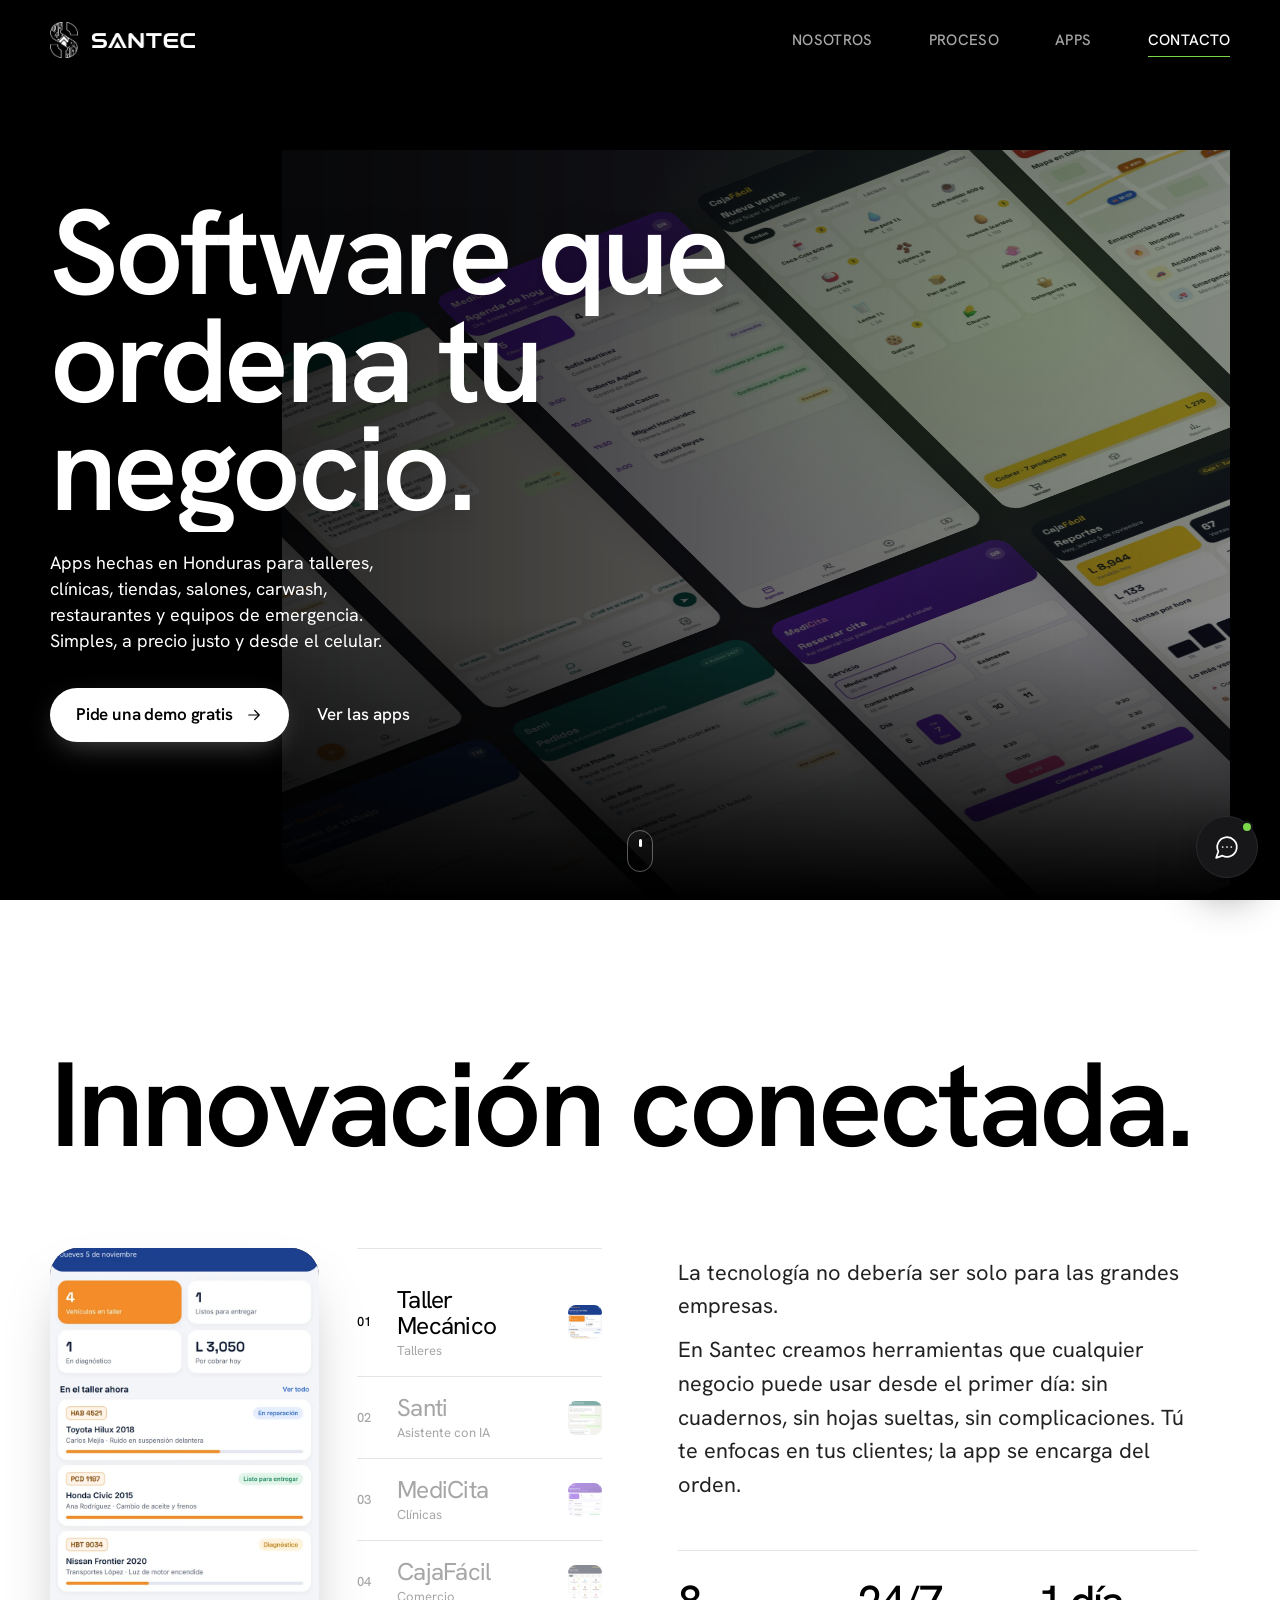
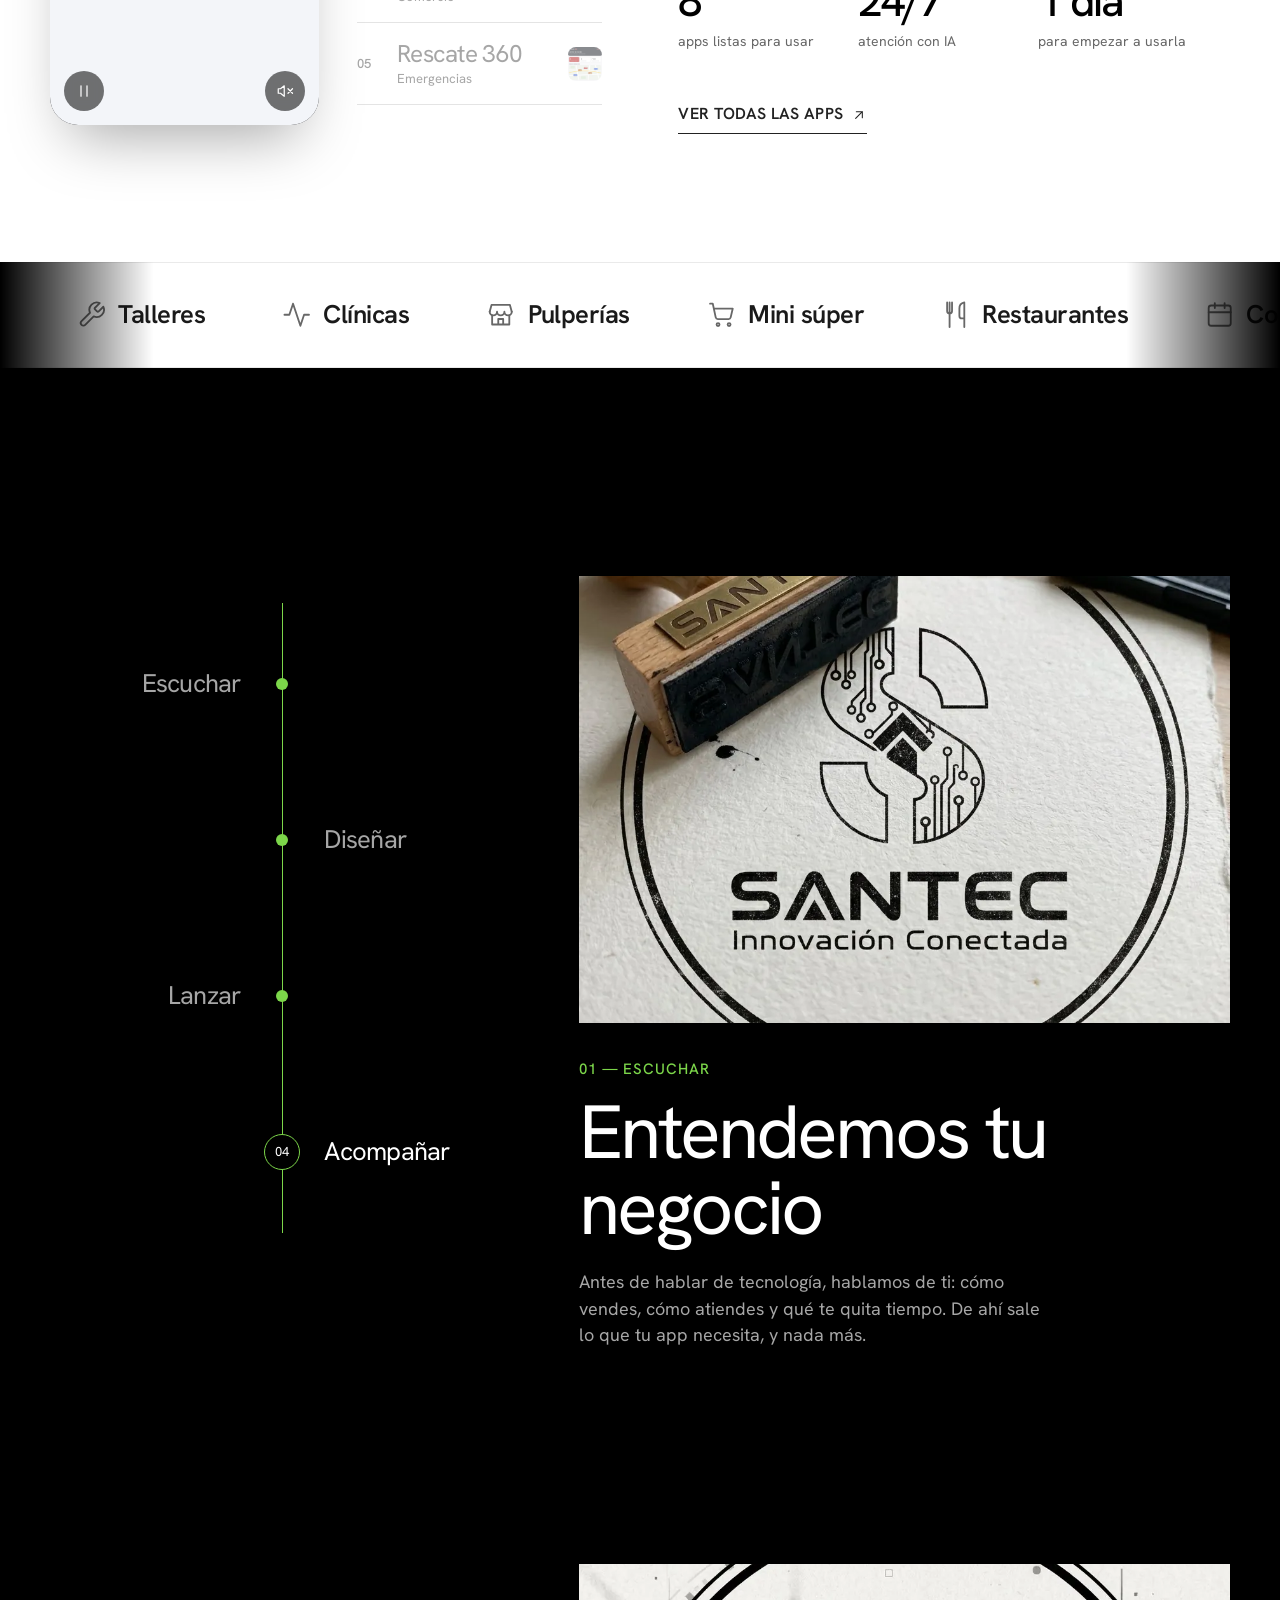
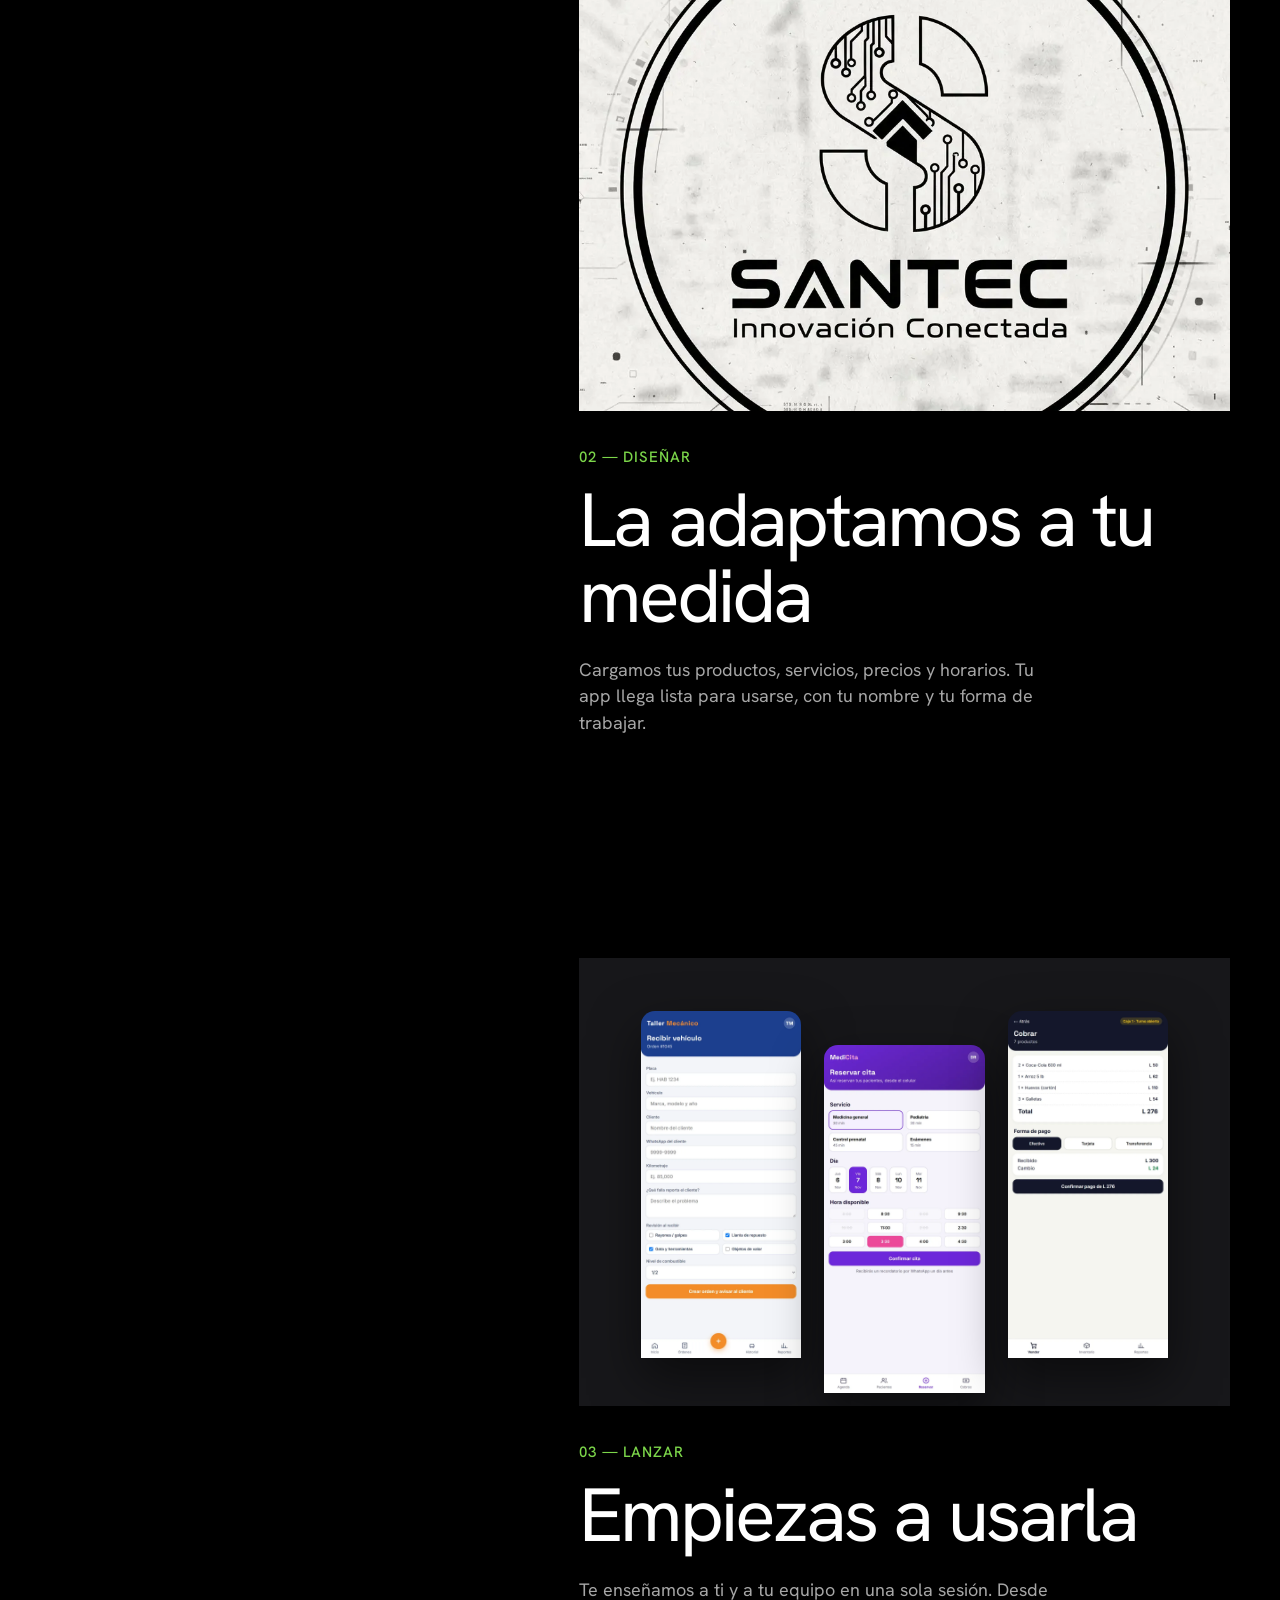
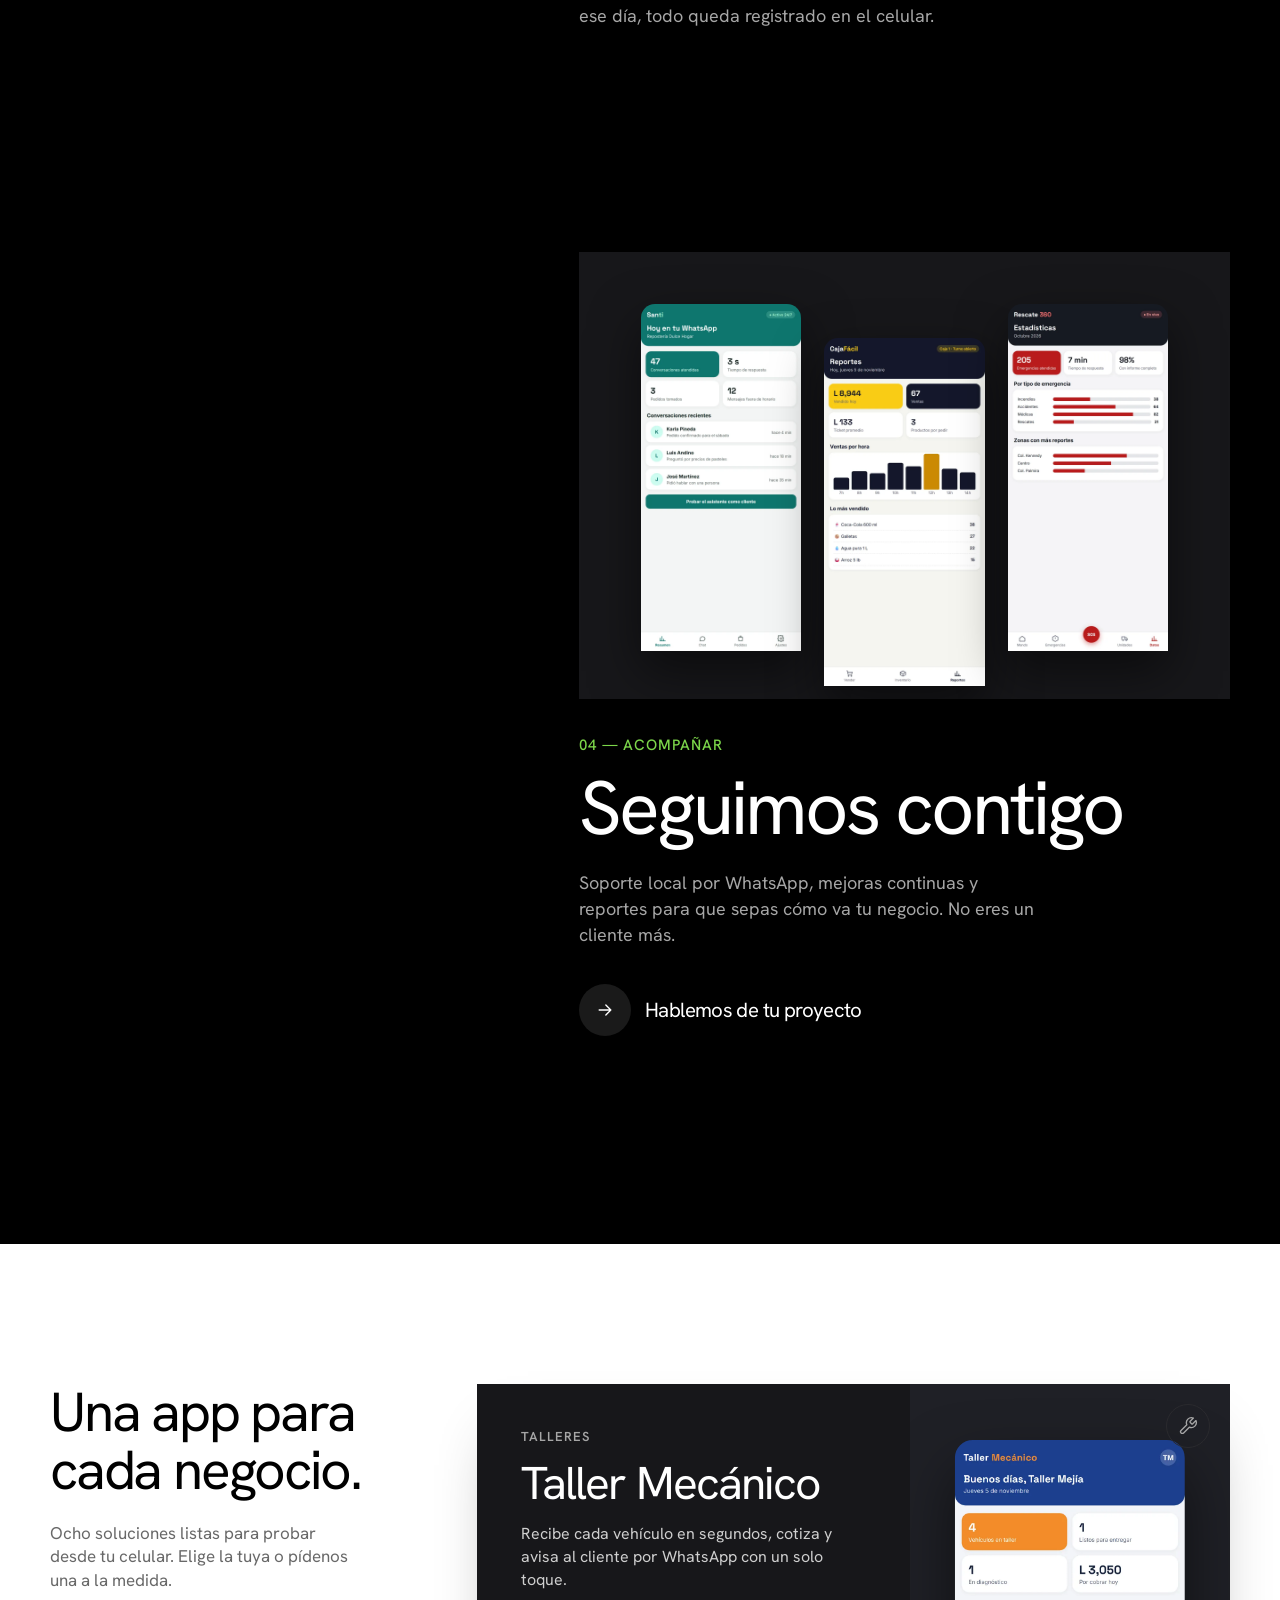
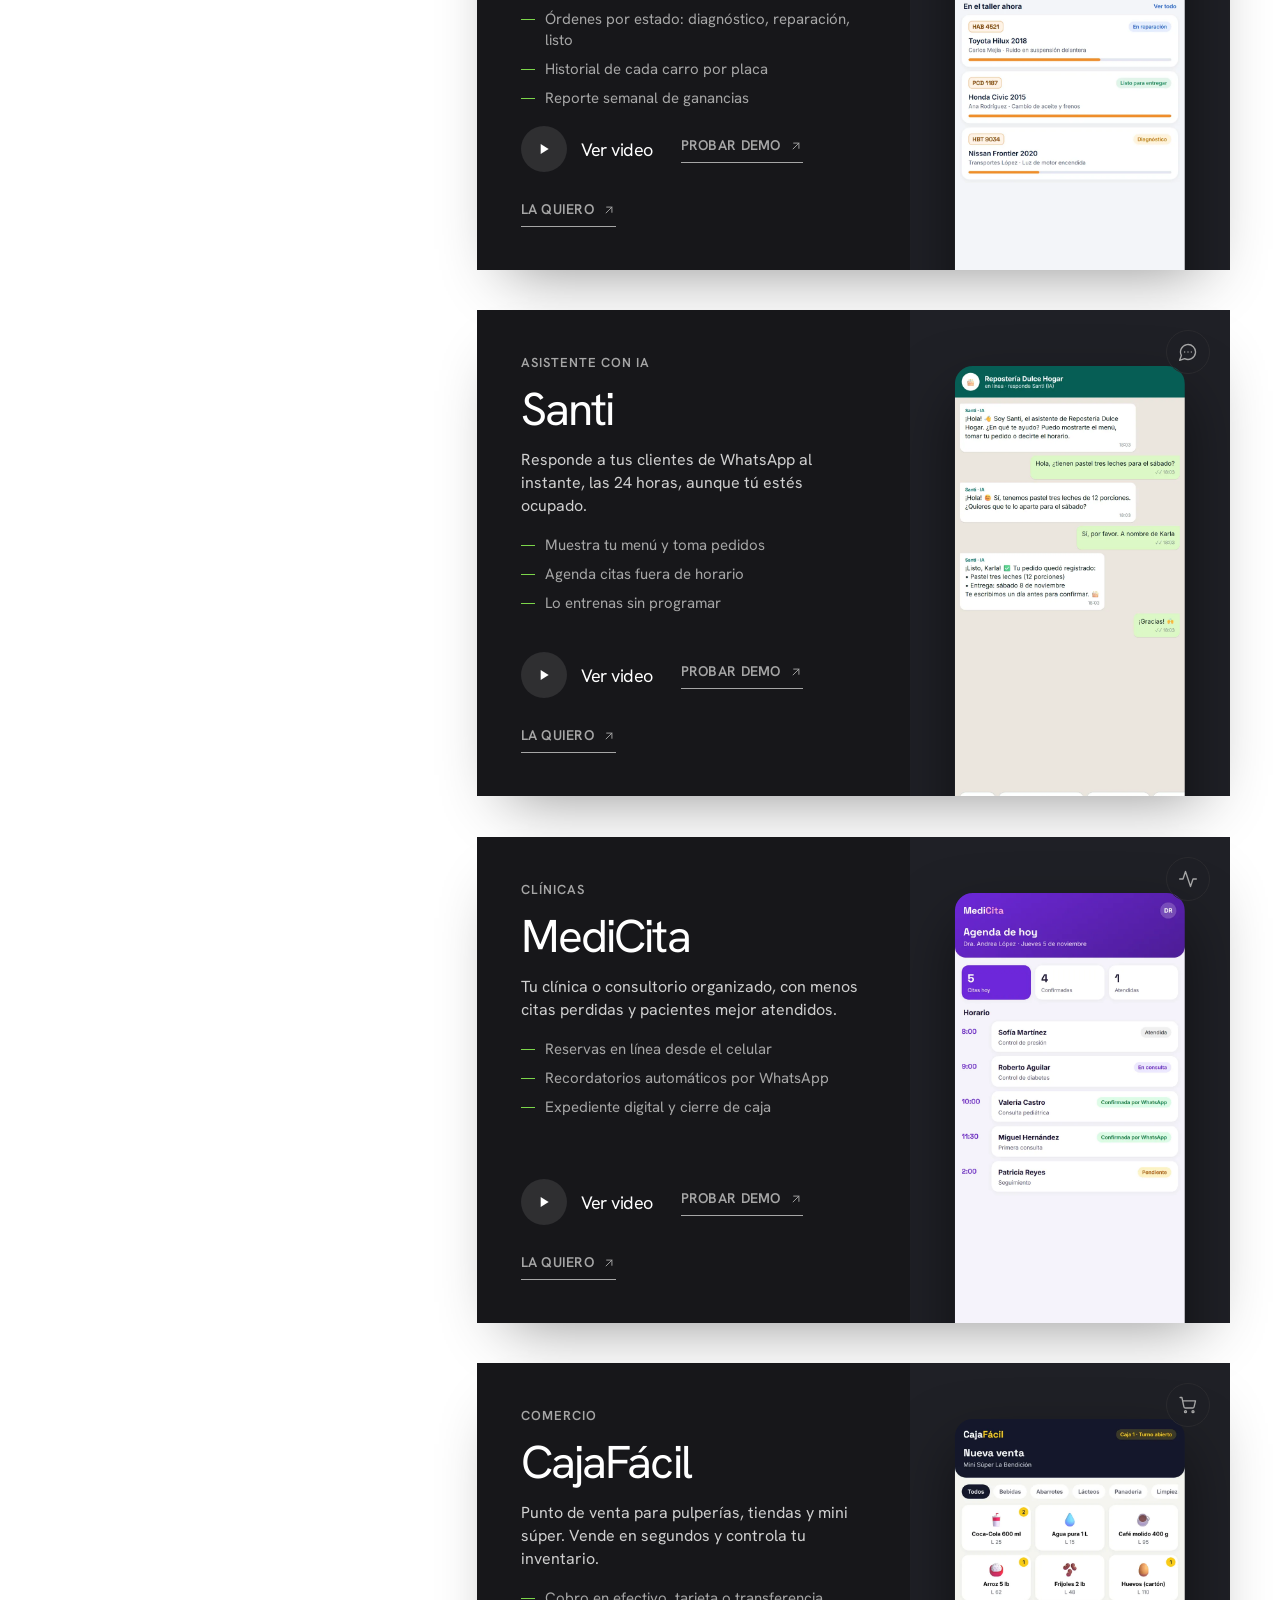
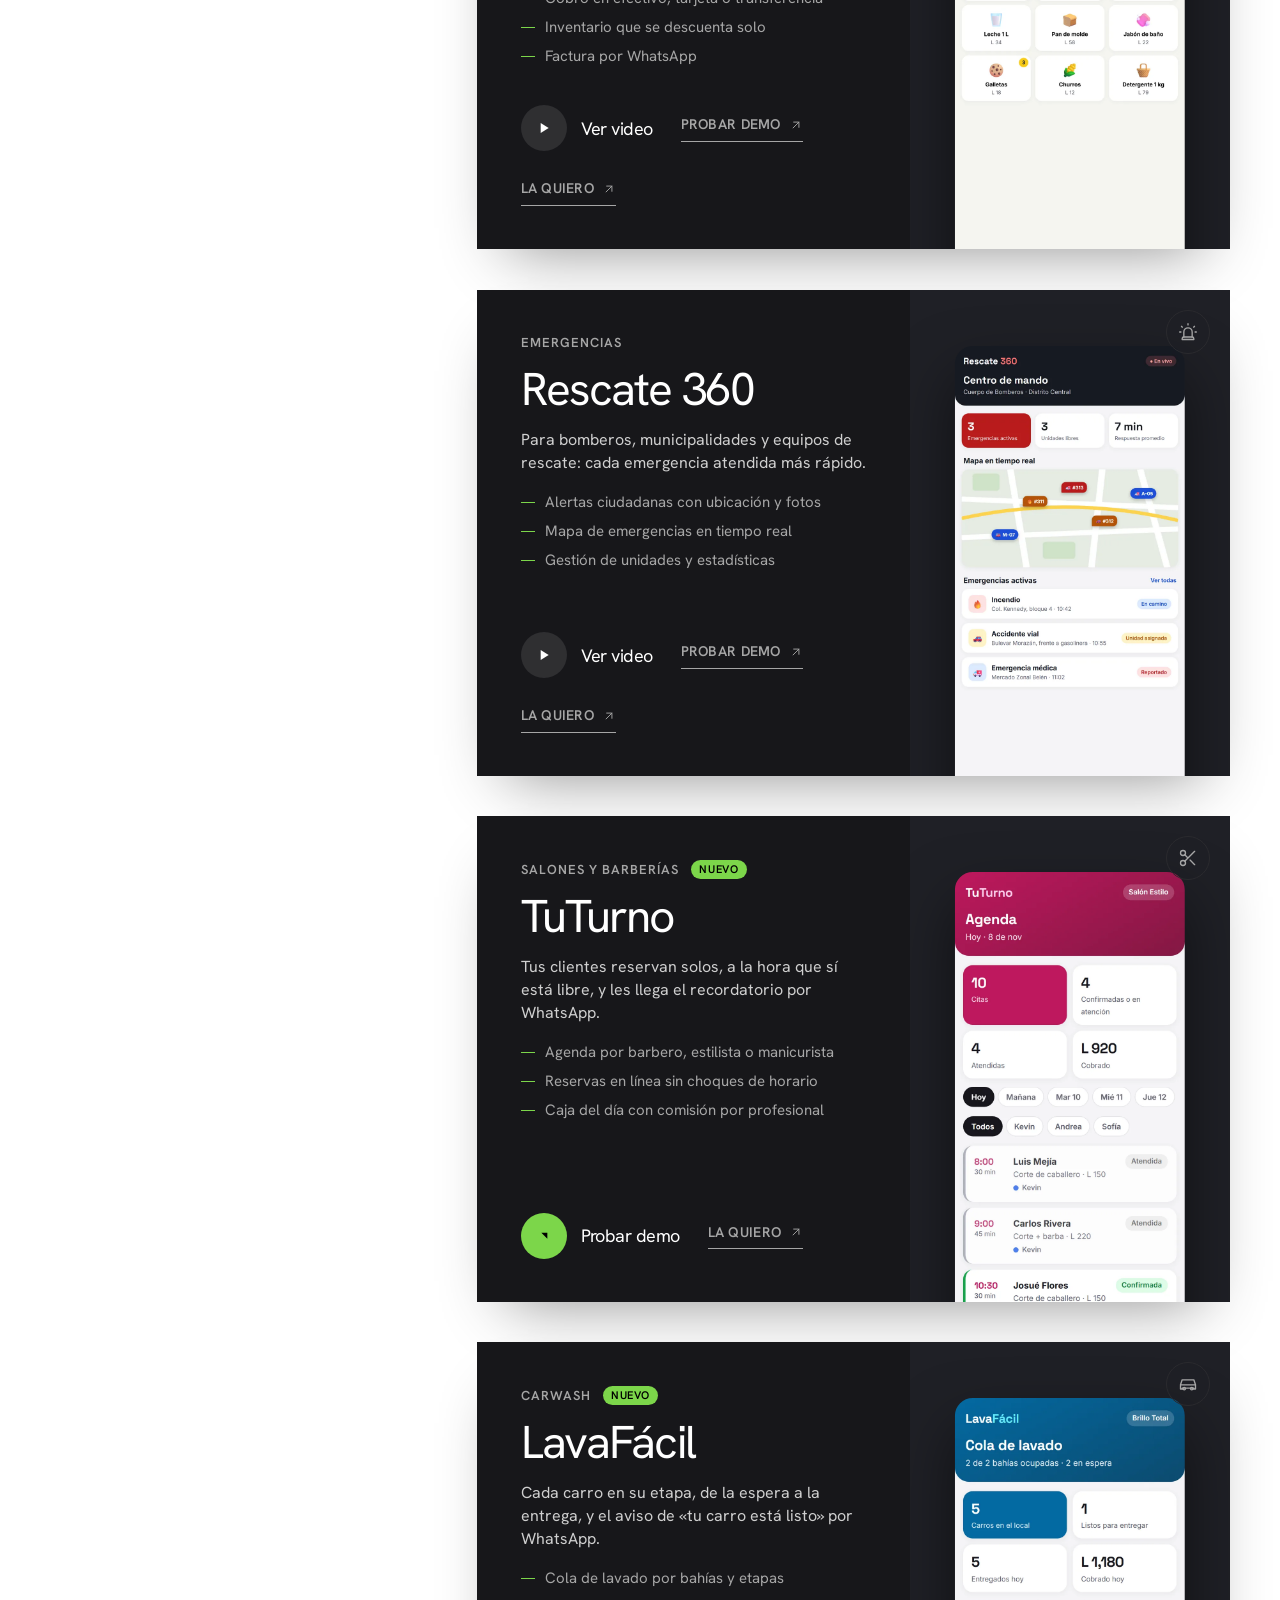
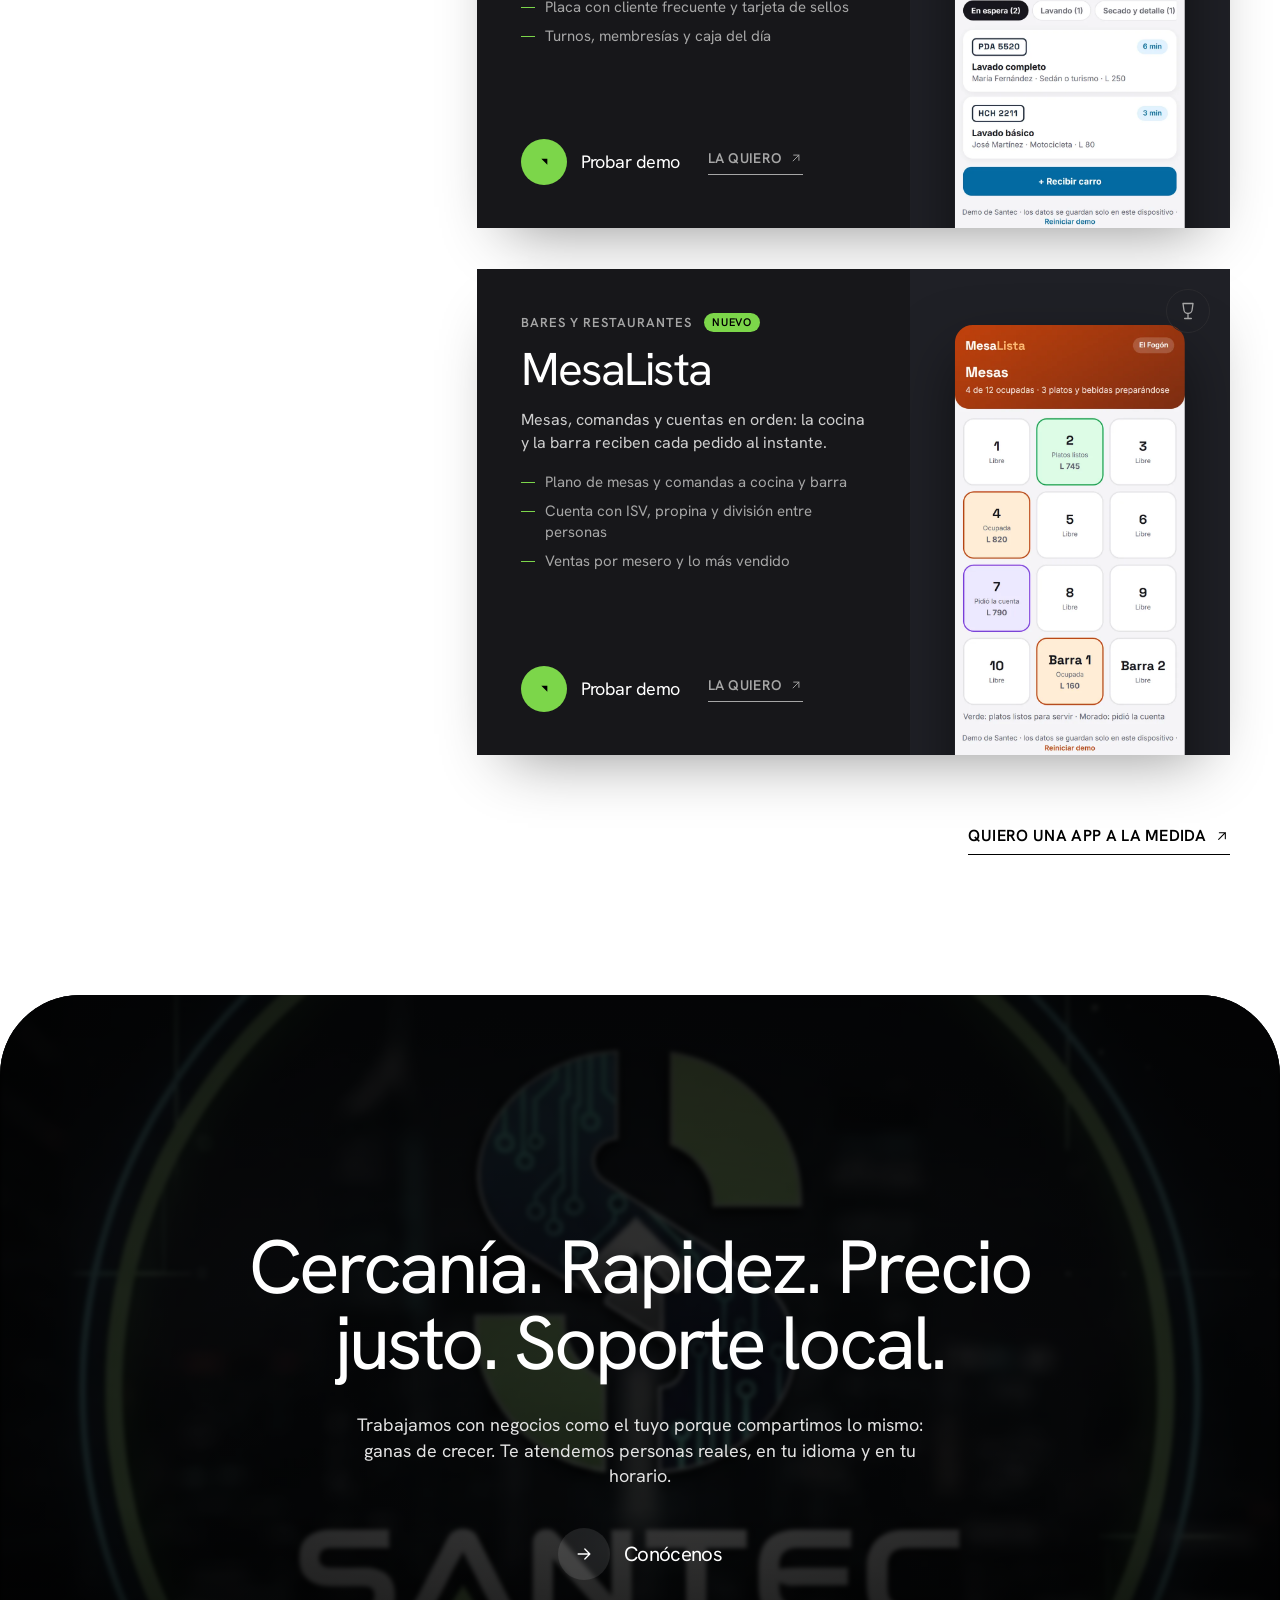
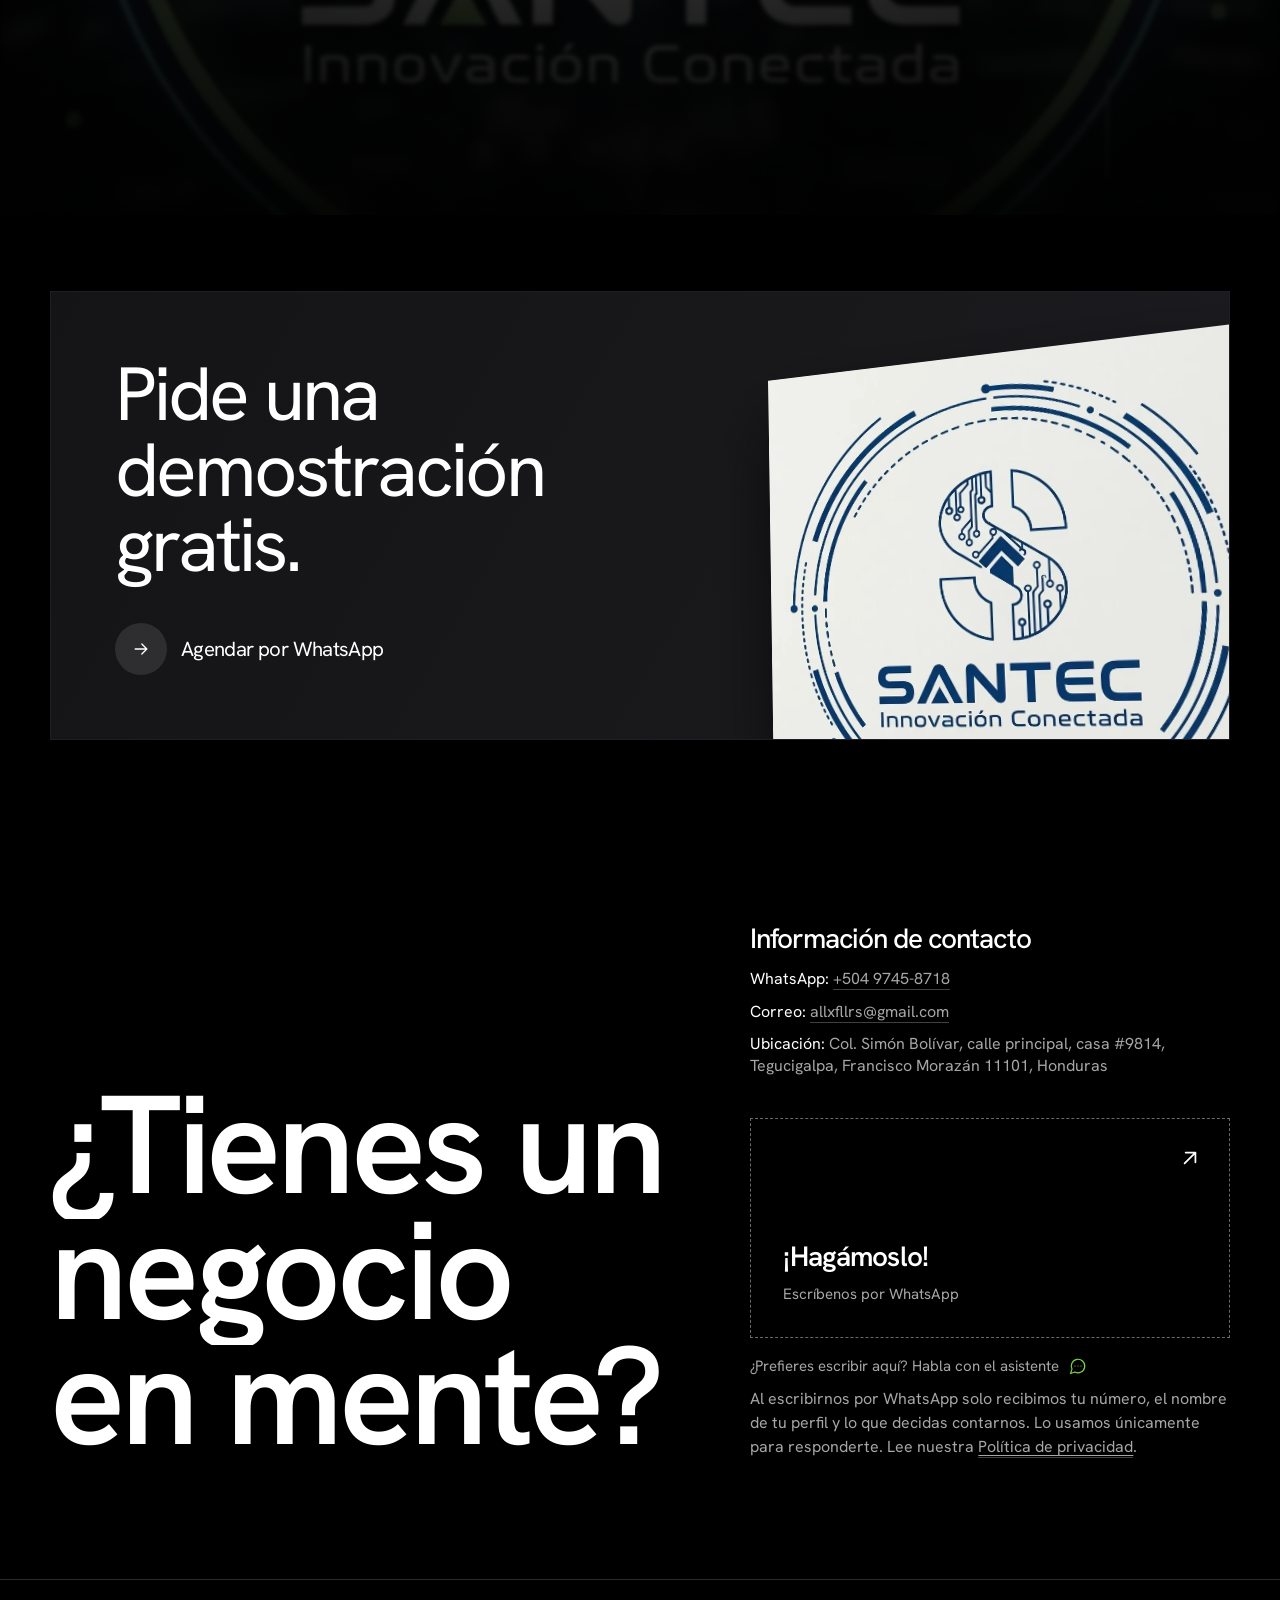
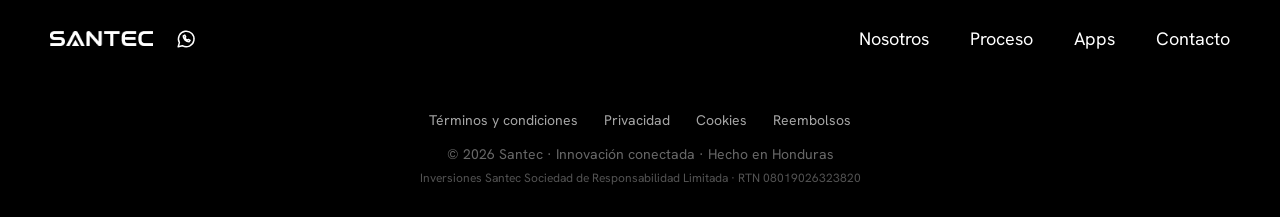
==== commit 550801a4: "Web: TuTurno, LavaFácil y MesaLista en la sección de apps - Tres tarjetas nuevas con etiqueta «Nuevo" ====
--- a/index.html
+++ b/index.html
@@ -5,7 +5,7 @@
 <meta charset="utf-8">
 <meta name="viewport" content="width=device-width, initial-scale=1">
 <title>Santec — Innovación conectada</title>
-<meta name="description" content="Santec desarrolla apps para negocios hondureños: talleres, clínicas, tiendas, equipos de emergencia y atención por WhatsApp con IA.">
+<meta name="description" content="Santec desarrolla apps para negocios hondureños: talleres, clínicas, tiendas, salones y barberías, carwash, bares y restaurantes, equipos de emergencia y atención por WhatsApp con IA.">
 <meta name="theme-color" content="#000000">
 <link rel="canonical" href="https://santec-hn.github.io/">
 <link rel="icon" type="image/png" sizes="32x32" href="assets/brand/favicon-32.png">
@@ -17,7 +17,7 @@
 <meta property="og:locale" content="es_HN">
 <meta property="og:url" content="https://santec-hn.github.io/">
 <meta property="og:title" content="Santec — Software que ordena tu negocio">
-<meta property="og:description" content="Apps hechas en Honduras para talleres, clínicas, tiendas y equipos de emergencia. Simples, a precio justo y desde el celular.">
+<meta property="og:description" content="Apps hechas en Honduras para talleres, clínicas, tiendas, salones, carwash, restaurantes y equipos de emergencia. Simples, a precio justo y desde el celular.">
 <meta property="og:image" content="https://santec-hn.github.io/assets/brand/og-santec.jpg">
 <meta property="og:image:width" content="1200">
 <meta property="og:image:height" content="630">
@@ -29,7 +29,7 @@
 <link rel="preconnect" href="https://fonts.googleapis.com">
 <link rel="preconnect" href="https://fonts.gstatic.com" crossorigin>
 <link href="https://fonts.googleapis.com/css2?family=Hanken+Grotesk:wght@400;500;600&display=swap" rel="stylesheet">
-<link rel="stylesheet" href="styles.css?v=7">
+<link rel="stylesheet" href="styles.css?v=8">
 </head>
 <body>
 <a class="skip" href="#contenido">Saltar al contenido</a>
@@ -59,6 +59,9 @@
     <symbol id="i-volume" viewBox="0 0 24 24"><path d="M11 5 6 9H3v6h3l5 4z"/><path d="M15.5 8.5a5 5 0 0 1 0 7M18.5 5.5a9 9 0 0 1 0 13"/></symbol>
     <symbol id="i-mute" viewBox="0 0 24 24"><path d="M11 5 6 9H3v6h3l5 4z"/><path d="m16 9 6 6M22 9l-6 6"/></symbol>
     <symbol id="i-close" viewBox="0 0 24 24"><path d="M6 6l12 12M18 6 6 18"/></symbol>
+    <symbol id="i-scissors" viewBox="0 0 24 24"><circle cx="6" cy="6" r="3"/><circle cx="6" cy="18" r="3"/><path d="M20 4 8.1 15.9M14.5 14.5 20 20M8.1 8.1 12 12"/></symbol>
+    <symbol id="i-car" viewBox="0 0 24 24"><path d="M5 17h14M3 13l2-6h14l2 6v5h-3M3 13v5h3M3 13h18"/><circle cx="7.5" cy="17.5" r="1.5"/><circle cx="16.5" cy="17.5" r="1.5"/></symbol>
+    <symbol id="i-glass" viewBox="0 0 24 24"><path d="M6 3h12l-1 7a5 5 0 0 1-10 0zM12 15v6M8 21h8"/></symbol>
   </defs>
 </svg>
 
@@ -95,7 +98,7 @@
     </div>
     <div class="hero-copy" id="contenido">
       <h1 class="split">Software que ordena tu negocio.</h1>
-      <p class="hero-lead fade">Apps hechas en Honduras para talleres, clínicas, tiendas y equipos de emergencia. Simples, a precio justo y desde el celular.</p>
+      <p class="hero-lead fade">Apps hechas en Honduras para talleres, clínicas, tiendas, salones, carwash, restaurantes y equipos de emergencia. Simples, a precio justo y desde el celular.</p>
       <div class="hero-cta fade">
         <a class="btn-pill" href="https://wa.me/50497458718?text=Hola%20Santec%2C%20quiero%20una%20demostraci%C3%B3n%20gratis" target="_blank" rel="noopener">Pide una demo gratis<svg><use href="#i-arrow"/></svg></a>
         <a class="btn-ghost" href="#apps">Ver las apps</a>
@@ -125,7 +128,7 @@
           <p>La tecnología no debería ser solo para las grandes empresas.</p>
           <p>En Santec creamos herramientas que cualquier negocio puede usar desde el primer día: sin cuadernos, sin hojas sueltas, sin complicaciones. Tú te enfocas en tus clientes; la app se encarga del orden.</p>
           <dl class="facts">
-            <div><dt>5</dt><dd>apps listas para usar</dd></div>
+            <div><dt>8</dt><dd>apps listas para usar</dd></div>
             <div><dt>24/7</dt><dd>atención con IA</dd></div>
             <div><dt>1 día</dt><dd>para empezar a usarla</dd></div>
           </dl>
@@ -146,6 +149,9 @@
       <span><svg><use href="#i-calendar"/></svg>Consultorios</span>
       <span><svg><use href="#i-siren"/></svg>Bomberos</span>
       <span><svg><use href="#i-building"/></svg>Municipalidades</span>
+      <span><svg><use href="#i-scissors"/></svg>Barberías</span>
+      <span><svg><use href="#i-car"/></svg>Carwash</span>
+      <span><svg><use href="#i-glass"/></svg>Bares</span>
       <span aria-hidden="true"><svg><use href="#i-wrench"/></svg>Talleres</span>
       <span aria-hidden="true"><svg><use href="#i-pulse"/></svg>Clínicas</span>
       <span aria-hidden="true"><svg><use href="#i-store"/></svg>Pulperías</span>
@@ -154,6 +160,9 @@
       <span aria-hidden="true"><svg><use href="#i-calendar"/></svg>Consultorios</span>
       <span aria-hidden="true"><svg><use href="#i-siren"/></svg>Bomberos</span>
       <span aria-hidden="true"><svg><use href="#i-building"/></svg>Municipalidades</span>
+      <span aria-hidden="true"><svg><use href="#i-scissors"/></svg>Barberías</span>
+      <span aria-hidden="true"><svg><use href="#i-car"/></svg>Carwash</span>
+      <span aria-hidden="true"><svg><use href="#i-glass"/></svg>Bares</span>
     </div>
   </div>
 
@@ -213,7 +222,7 @@
     <div class="wrap apps-grid">
       <div class="apps-head">
         <h2 class="h2-lg split">Una app para cada negocio.</h2>
-        <p class="apps-sub fade">Cinco soluciones listas para usar. Elige la tuya o pídenos una a la medida.</p>
+        <p class="apps-sub fade">Ocho soluciones listas para probar desde tu celular. Elige la tuya o pídenos una a la medida.</p>
       </div>
       <div class="cards" id="cards"></div>
     </div>
@@ -287,7 +296,7 @@
   <video controls playsinline></video>
 </dialog>
 
-<script src="script.js?v=5"></script>
+<script src="script.js?v=6"></script>
 <script src="chat.js?v=2" defer></script>
 </body>
 </html>
--- a/styles.css
+++ b/styles.css
@@ -469,3 +469,8 @@
   .hero h1{font-size:clamp(52px,min(8vw,12.5vh),110px)}
   .hero-copy{padding-top:clamp(120px,19vh,180px)}
 }
+
+/* Apps nuevas */
+.new-tag{display:inline-block;margin-left:8px;padding:2px 8px;border-radius:999px;background:var(--accent);color:var(--black);font-style:normal;font-size:11px;letter-spacing:.06em;vertical-align:1px}
+.card-actions .btn-circle.demo .circle{background:var(--accent);color:var(--black)}
+.card-actions .btn-circle.demo:hover .circle{background:var(--white)}
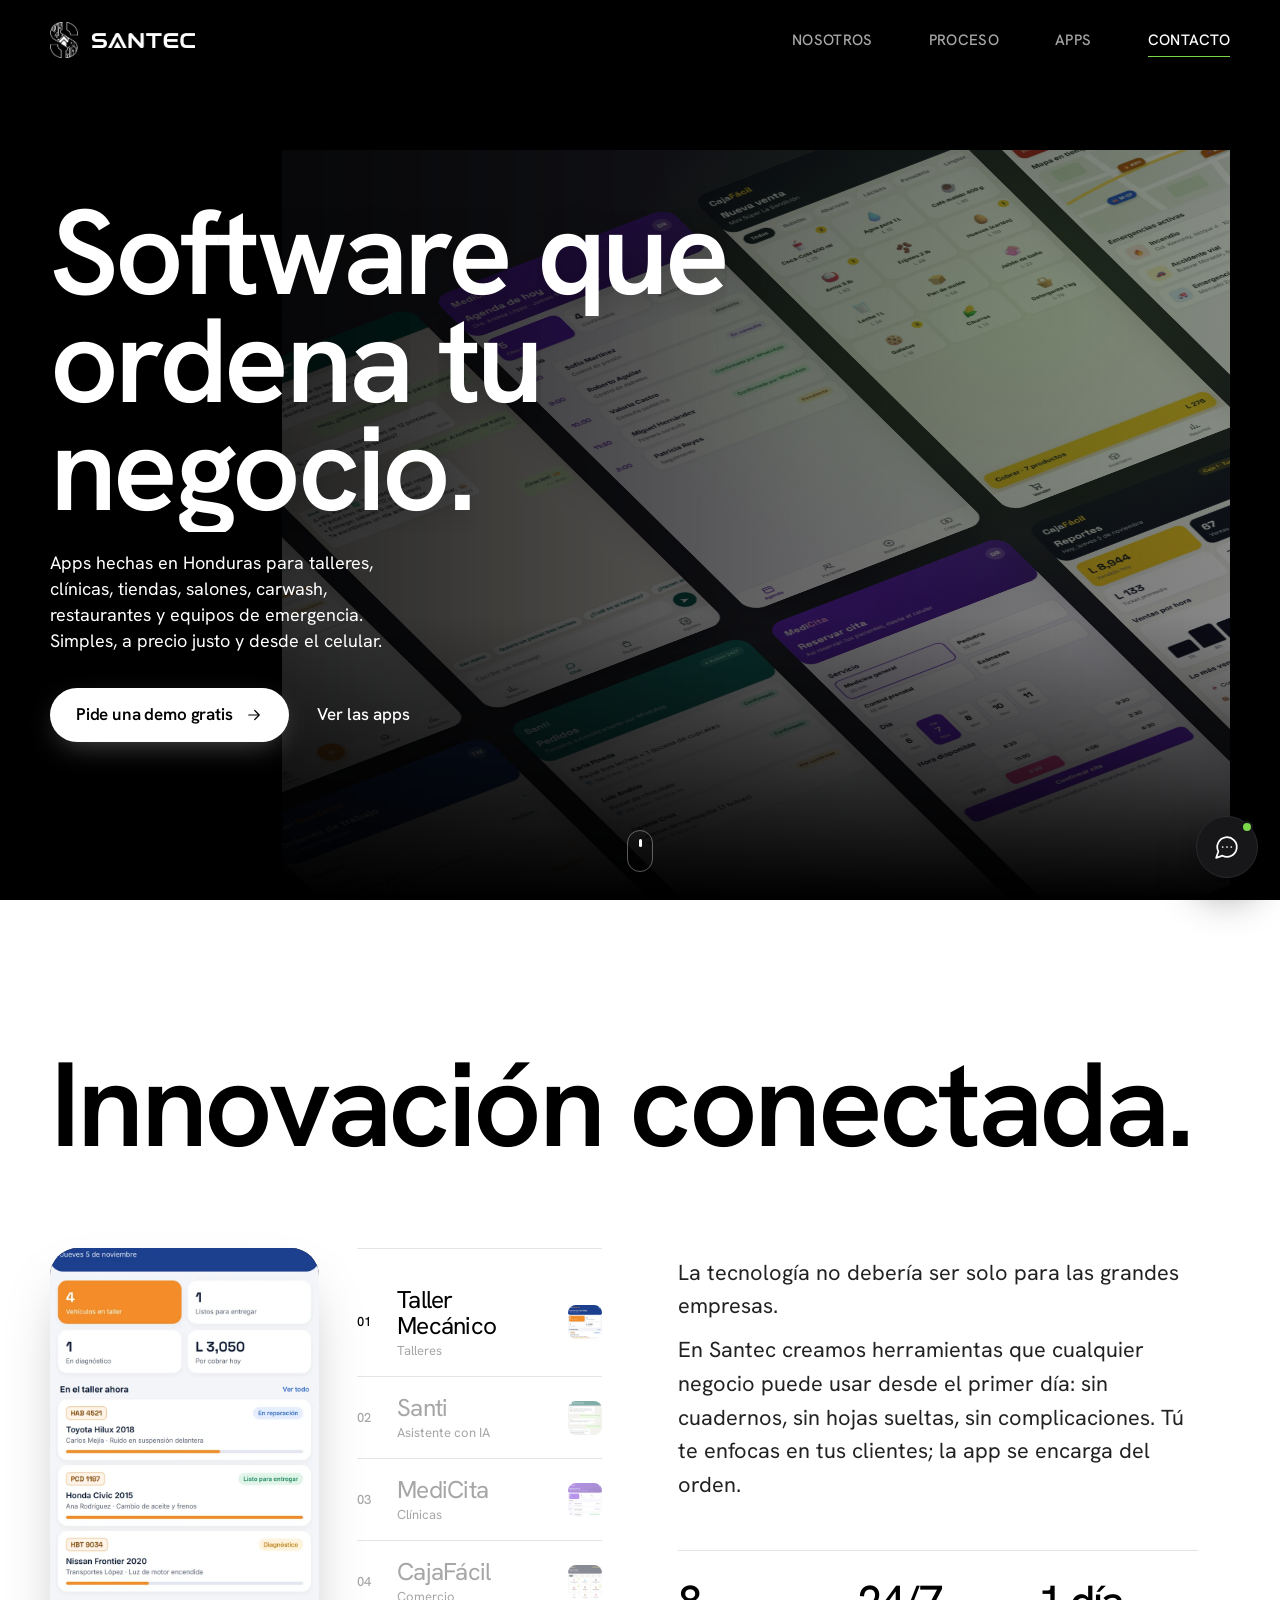
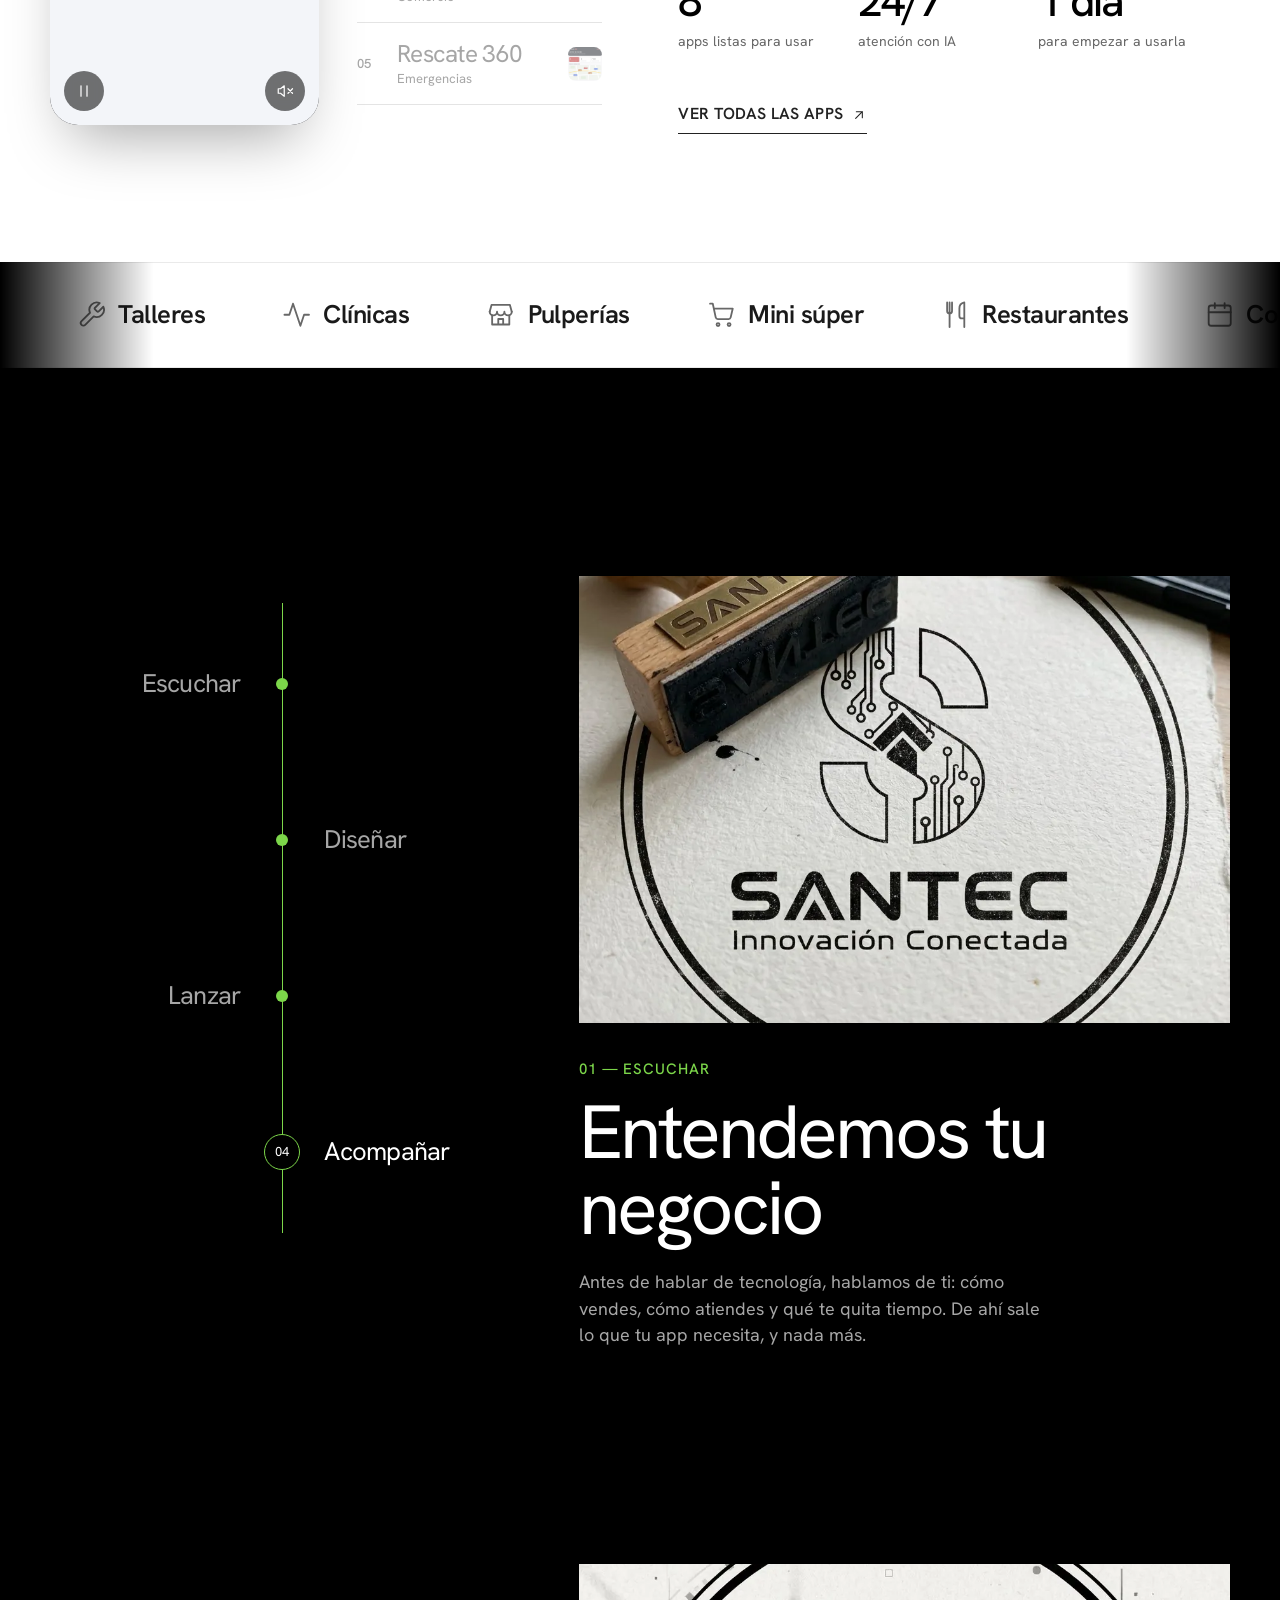
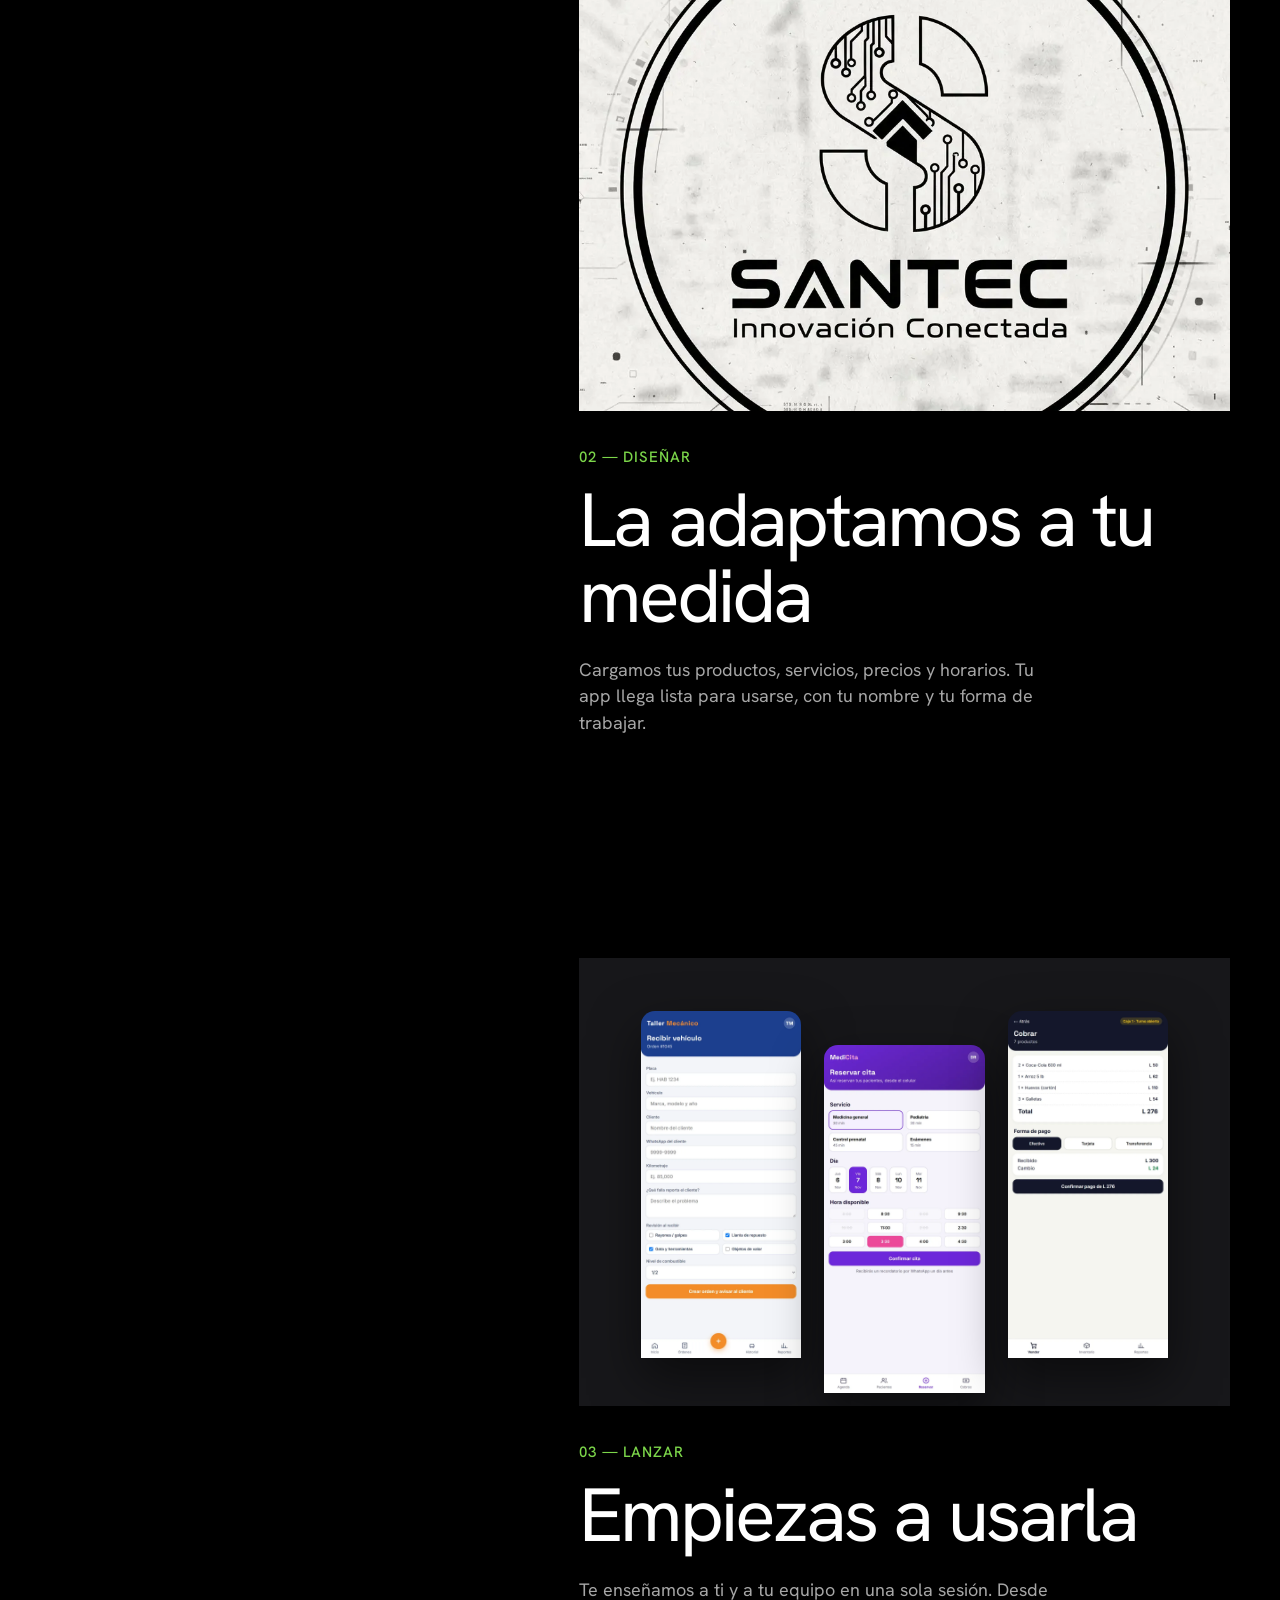
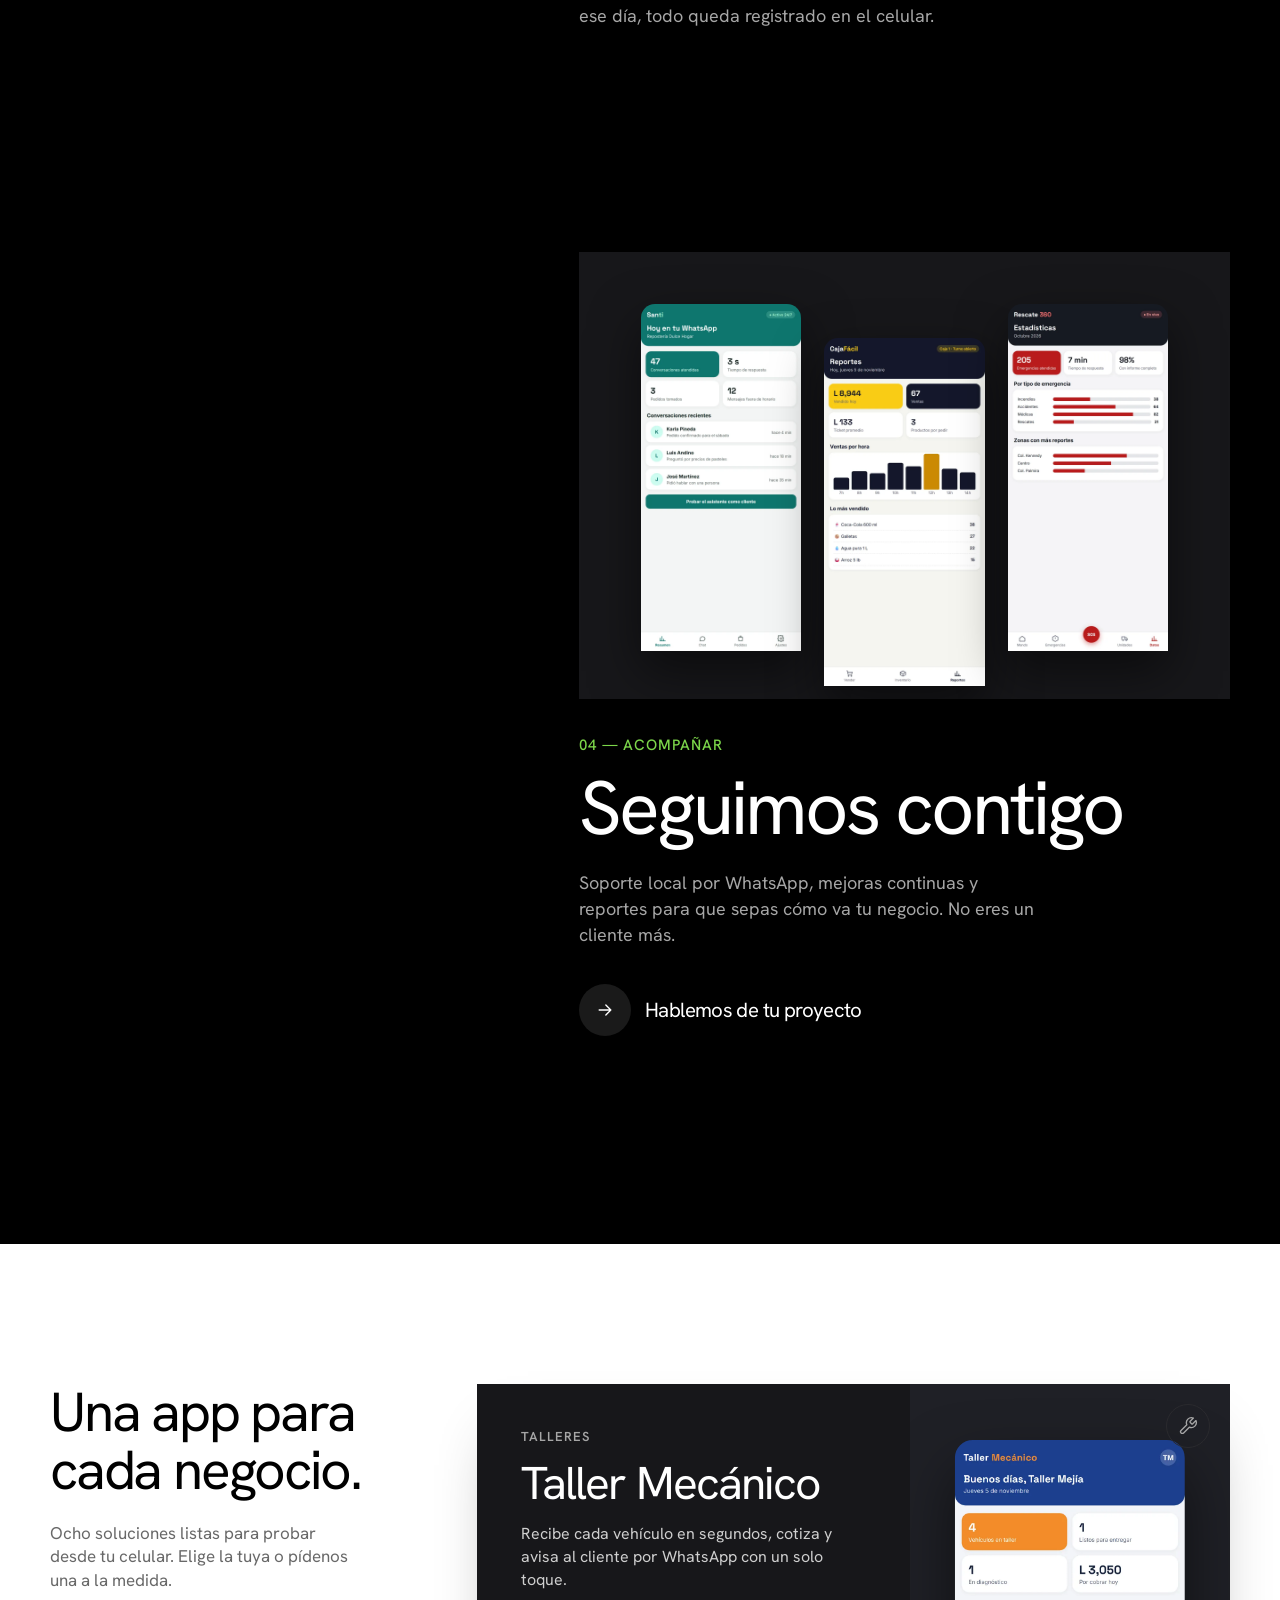
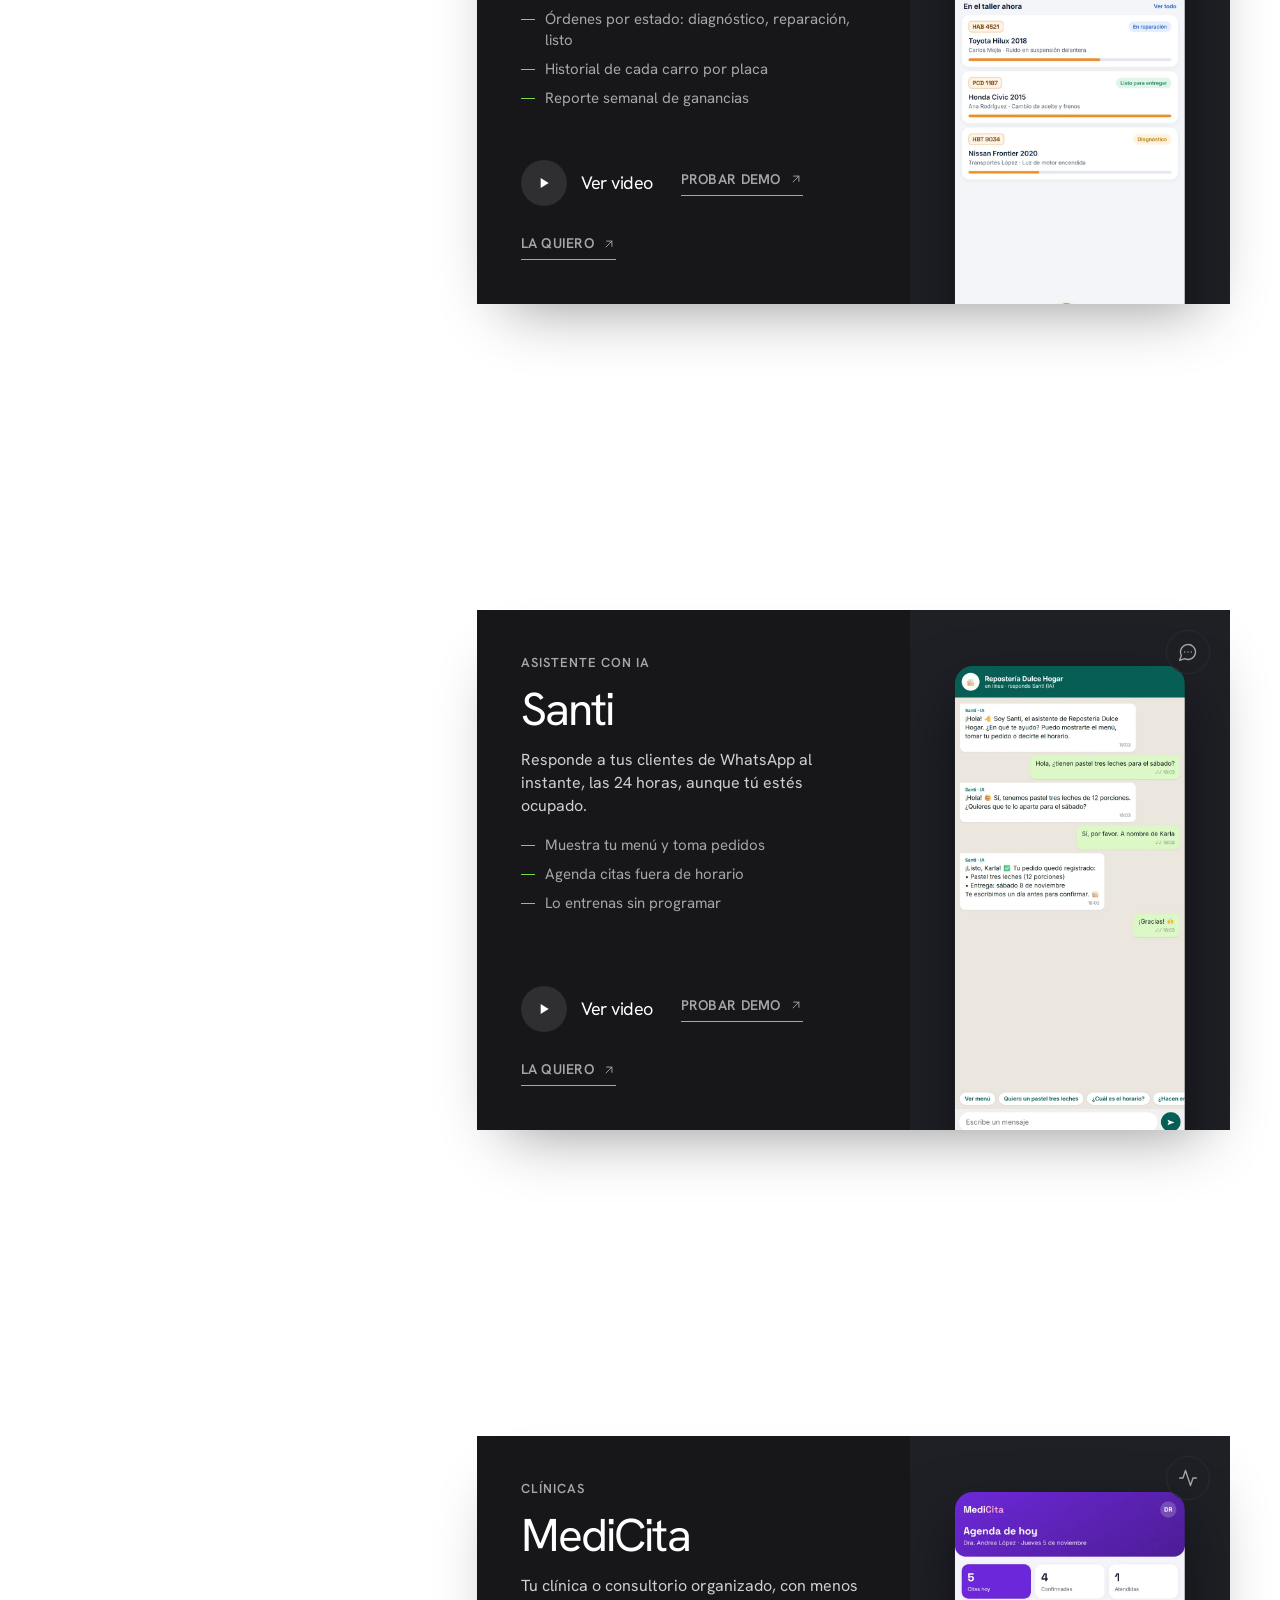
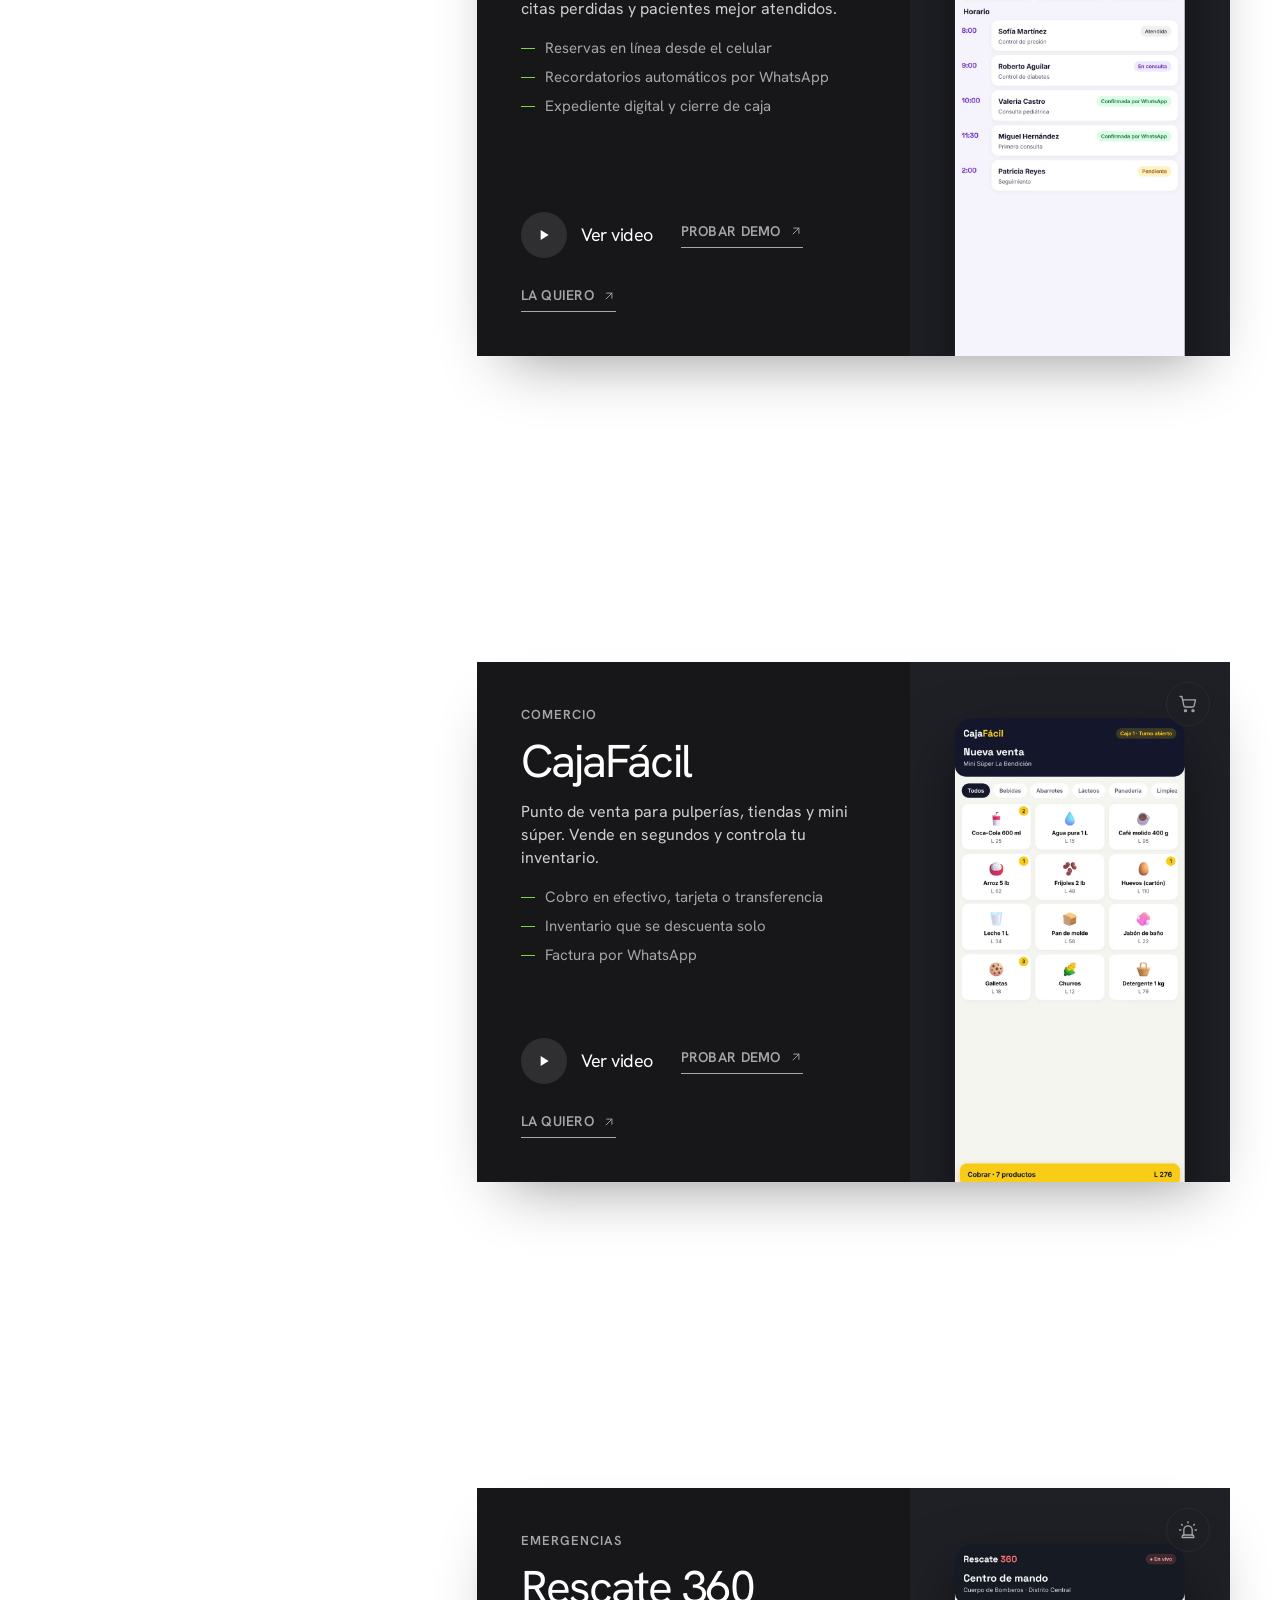
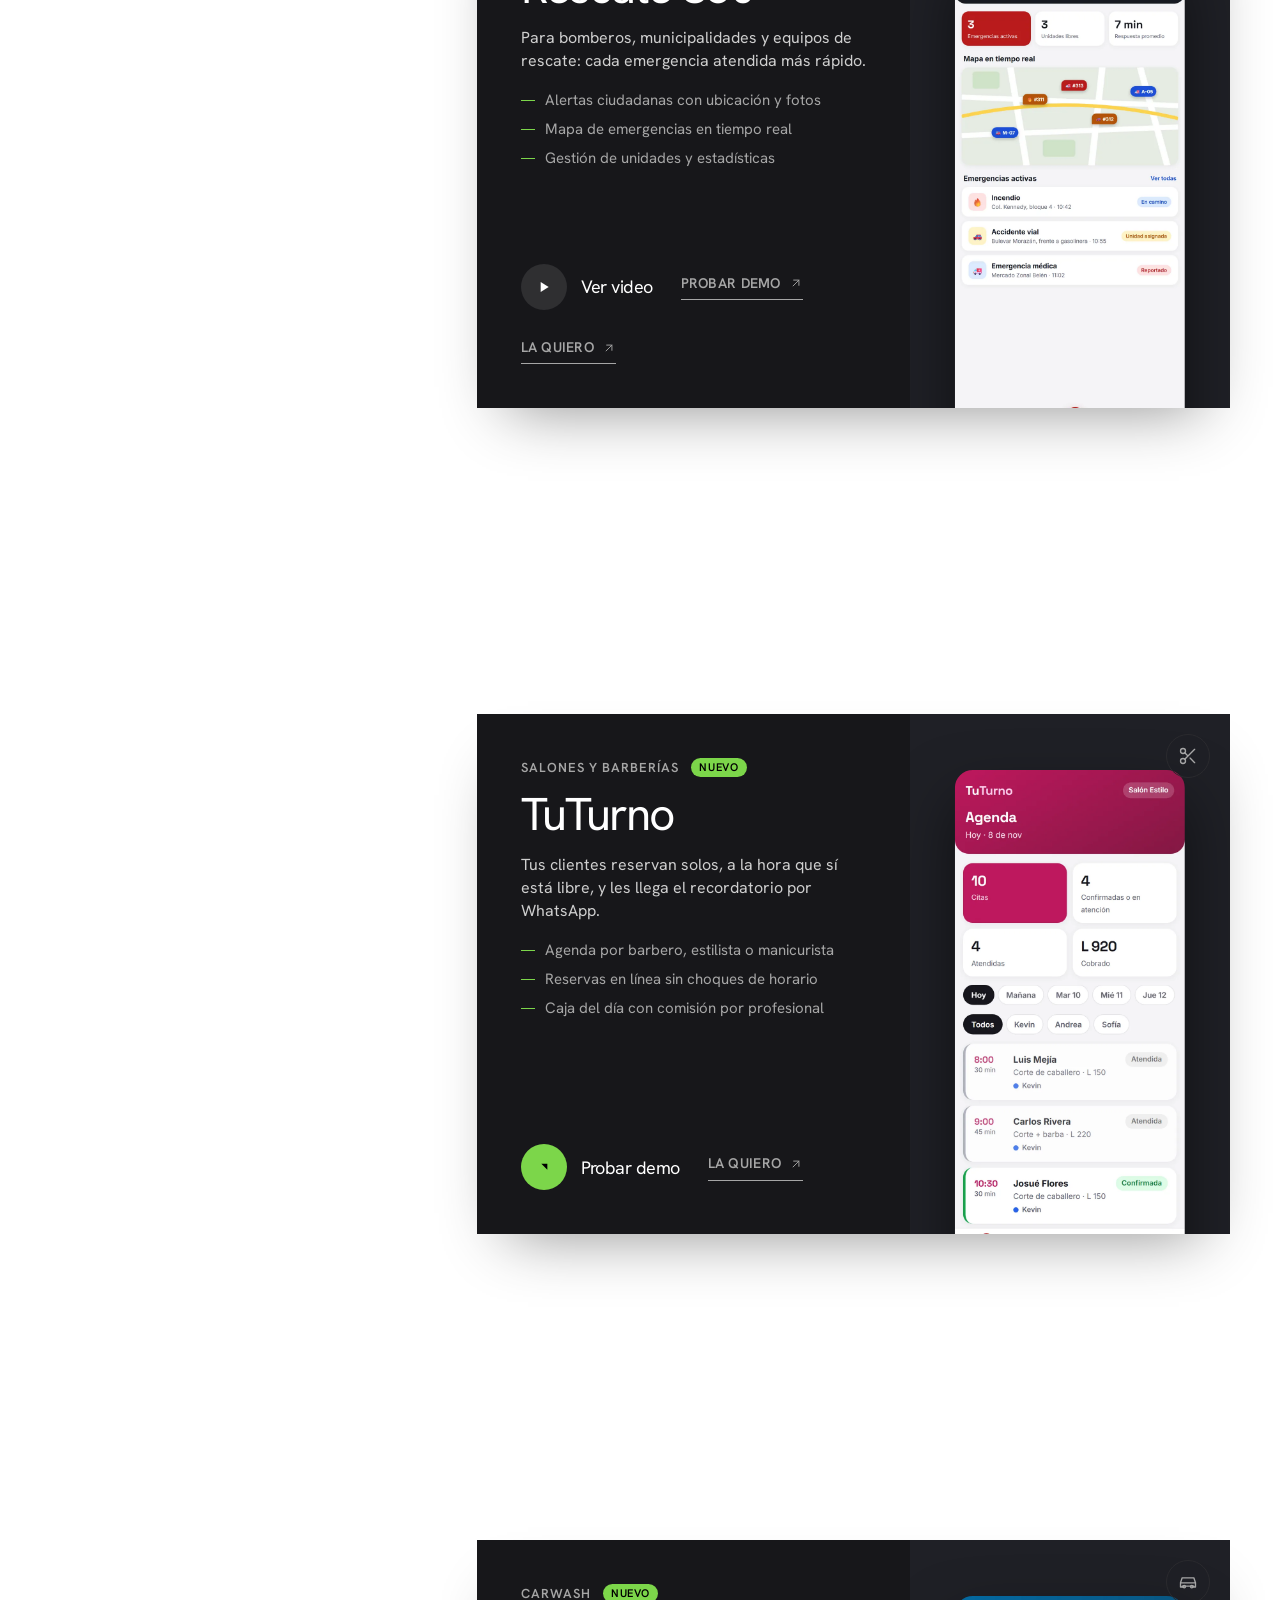
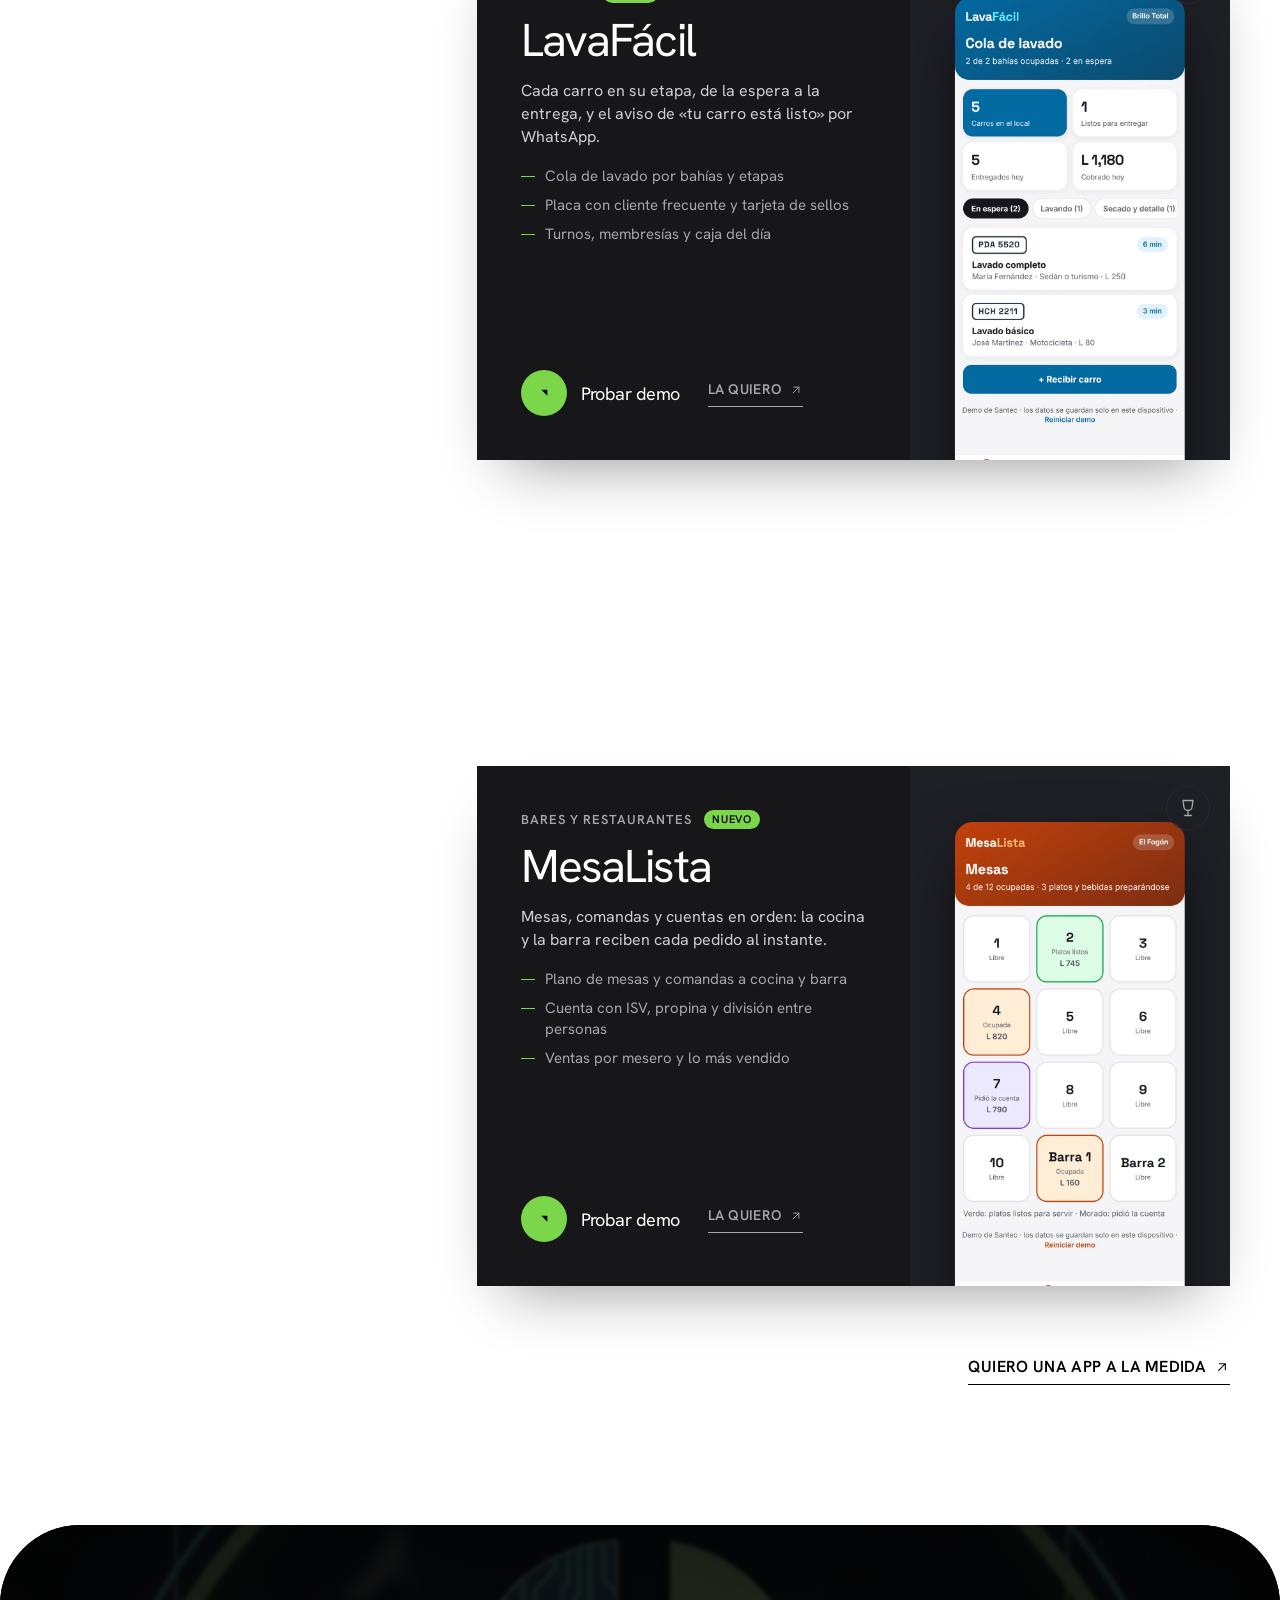
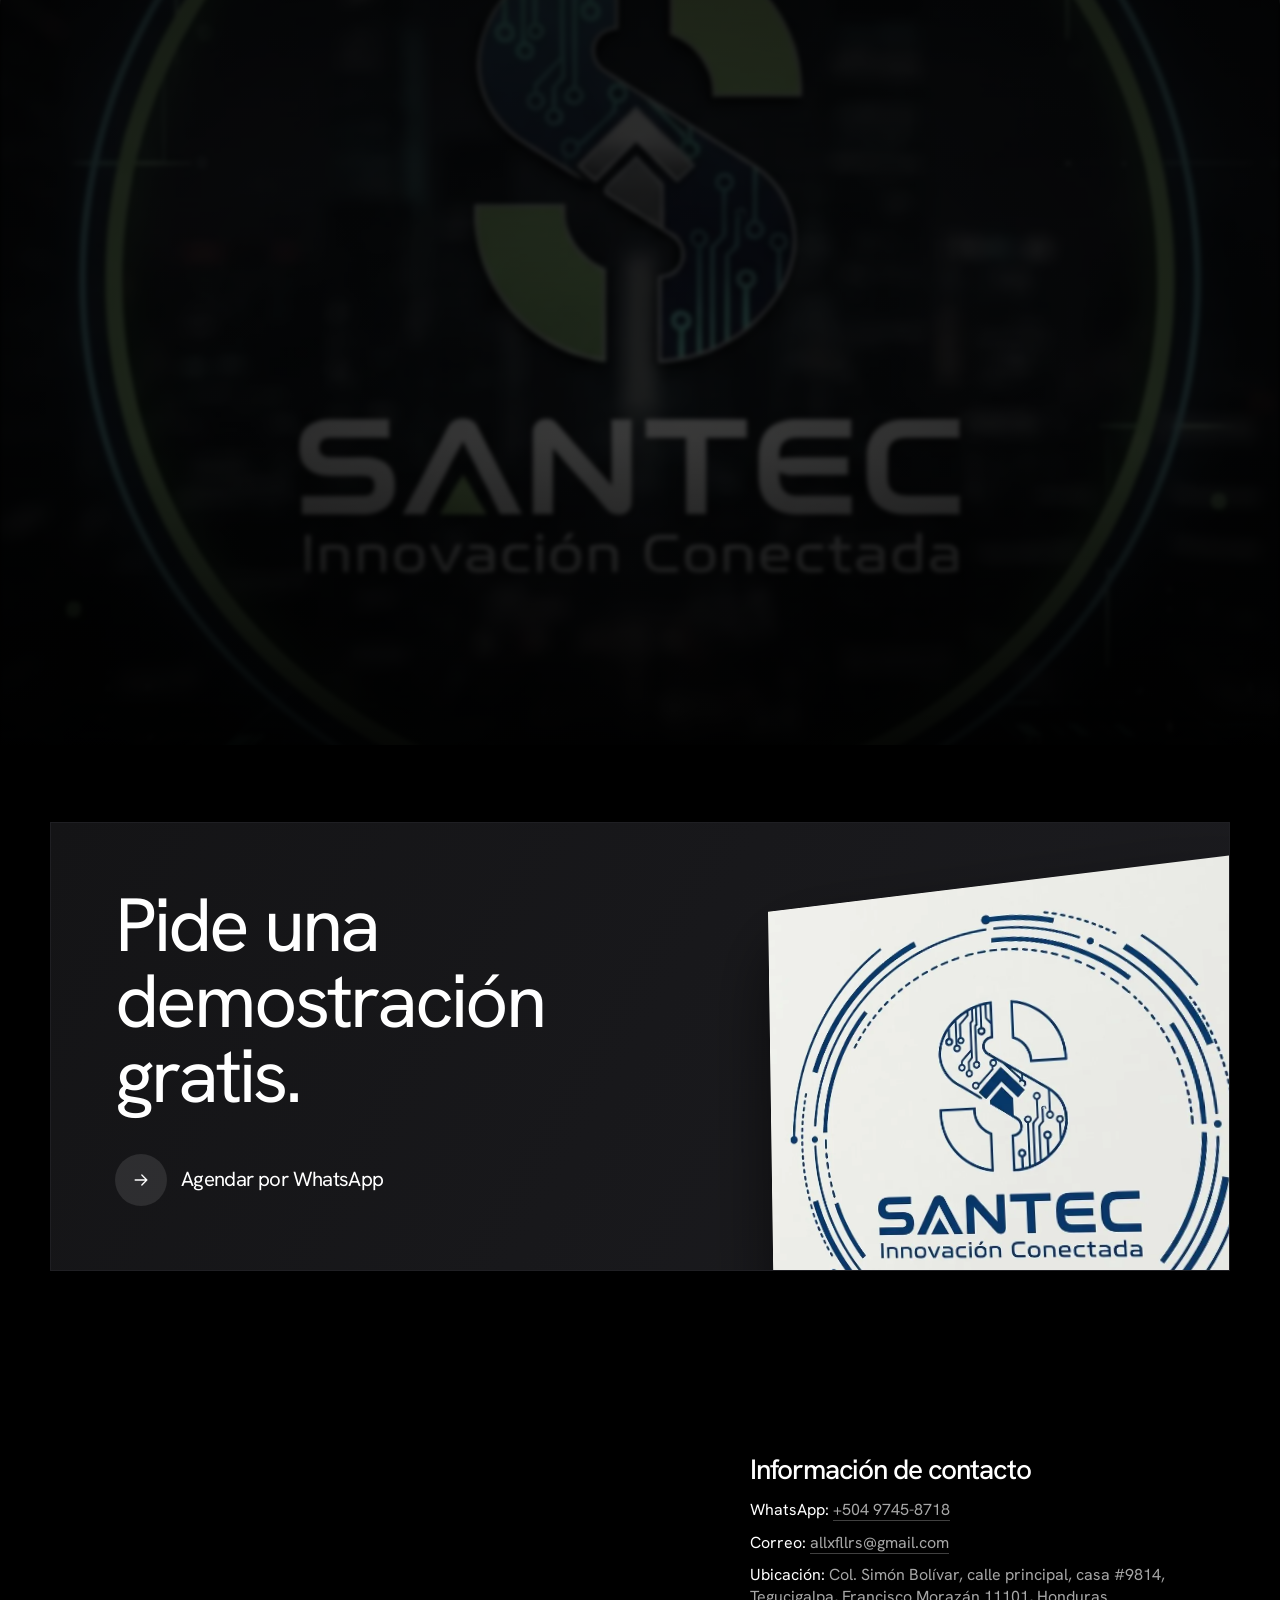
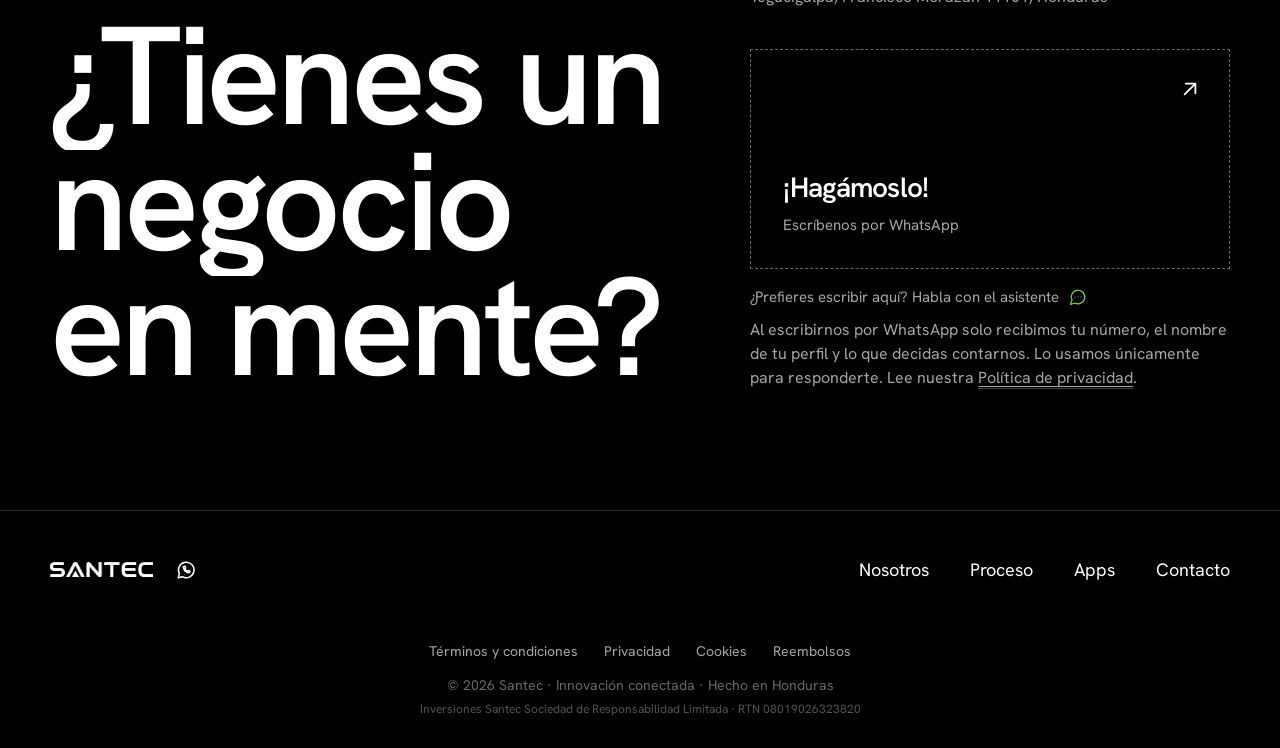
==== commit 2c3be000: "Tarjetas de apps: una a la vez, completas y con pausa al hacer scroll Co-Authored-By: Claude Opus 5." ====
--- a/index.html
+++ b/index.html
@@ -29,7 +29,7 @@
 <link rel="preconnect" href="https://fonts.googleapis.com">
 <link rel="preconnect" href="https://fonts.gstatic.com" crossorigin>
 <link href="https://fonts.googleapis.com/css2?family=Hanken+Grotesk:wght@400;500;600&display=swap" rel="stylesheet">
-<link rel="stylesheet" href="styles.css?v=8">
+<link rel="stylesheet" href="styles.css?v=9">
 </head>
 <body>
 <a class="skip" href="#contenido">Saltar al contenido</a>
--- a/styles.css
+++ b/styles.css
@@ -474,3 +474,11 @@
 .new-tag{display:inline-block;margin-left:8px;padding:2px 8px;border-radius:999px;background:var(--accent);color:var(--black);font-style:normal;font-size:11px;letter-spacing:.06em;vertical-align:1px}
 .card-actions .btn-circle.demo .circle{background:var(--accent);color:var(--black)}
 .card-actions .btn-circle.demo:hover .circle{background:var(--white)}
+
+/* Tarjetas de apps (escritorio): todas se pegan a la misma altura, caben completas en pantalla
+   y cada una se queda quieta un tramo antes de que llegue la siguiente encima */
+@media (min-width:992px){
+  .cards{gap:34vh}
+  .card{top:96px;height:clamp(420px,calc(100vh - 136px),520px)}
+  .apps{padding-bottom:calc(clamp(90px,11vw,140px) + 80px)}
+}
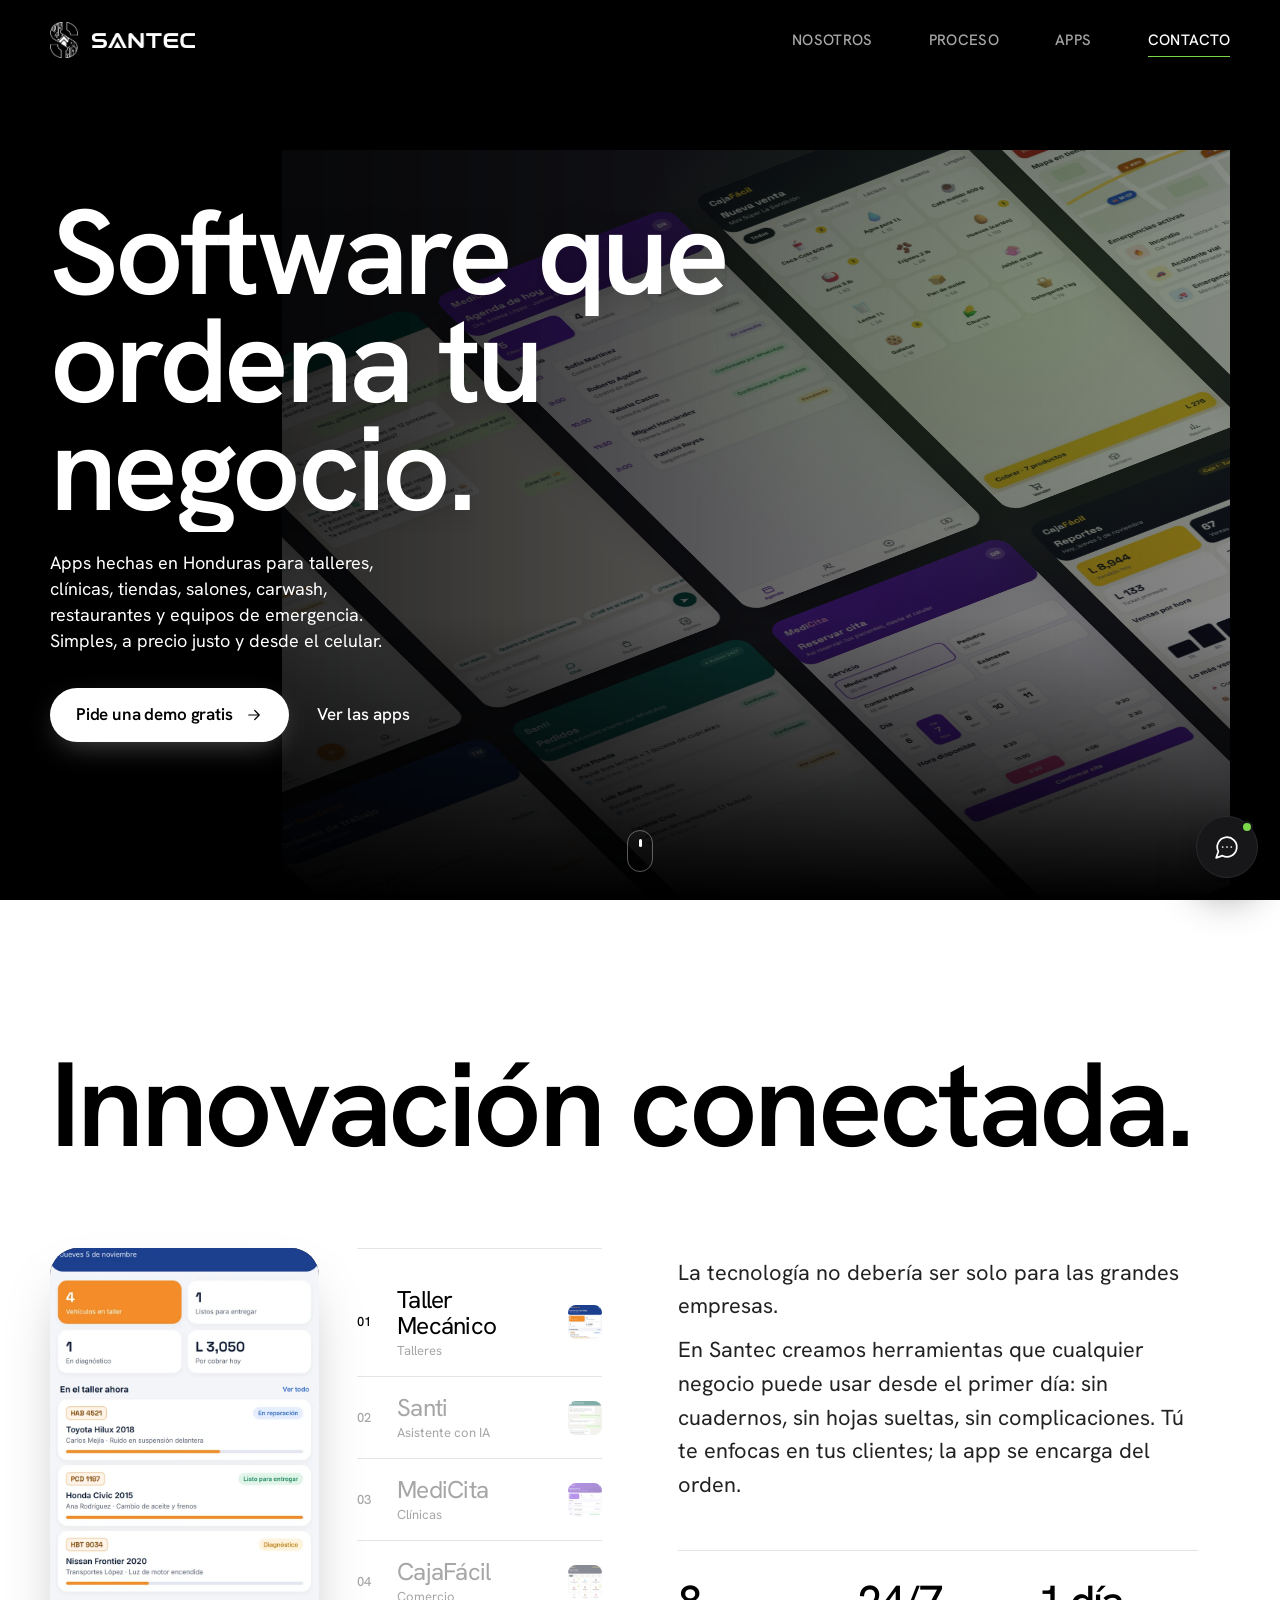
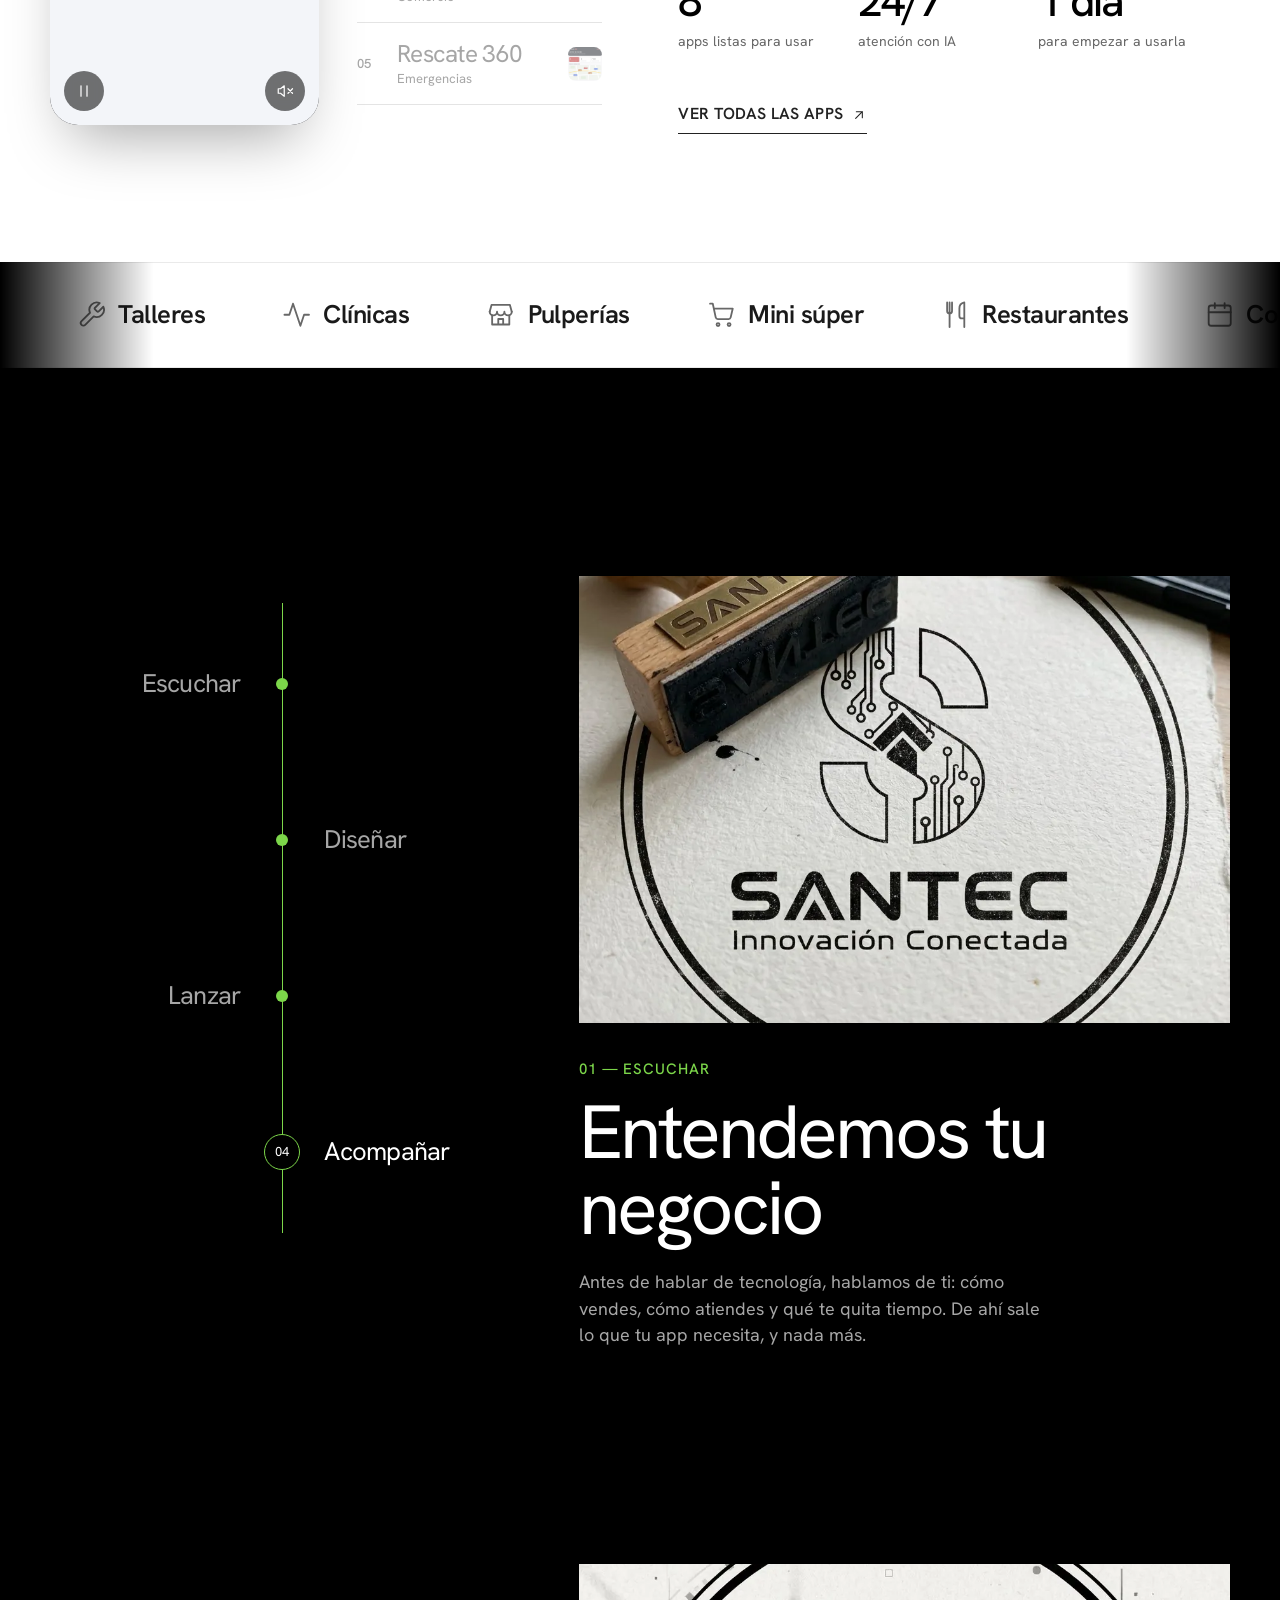
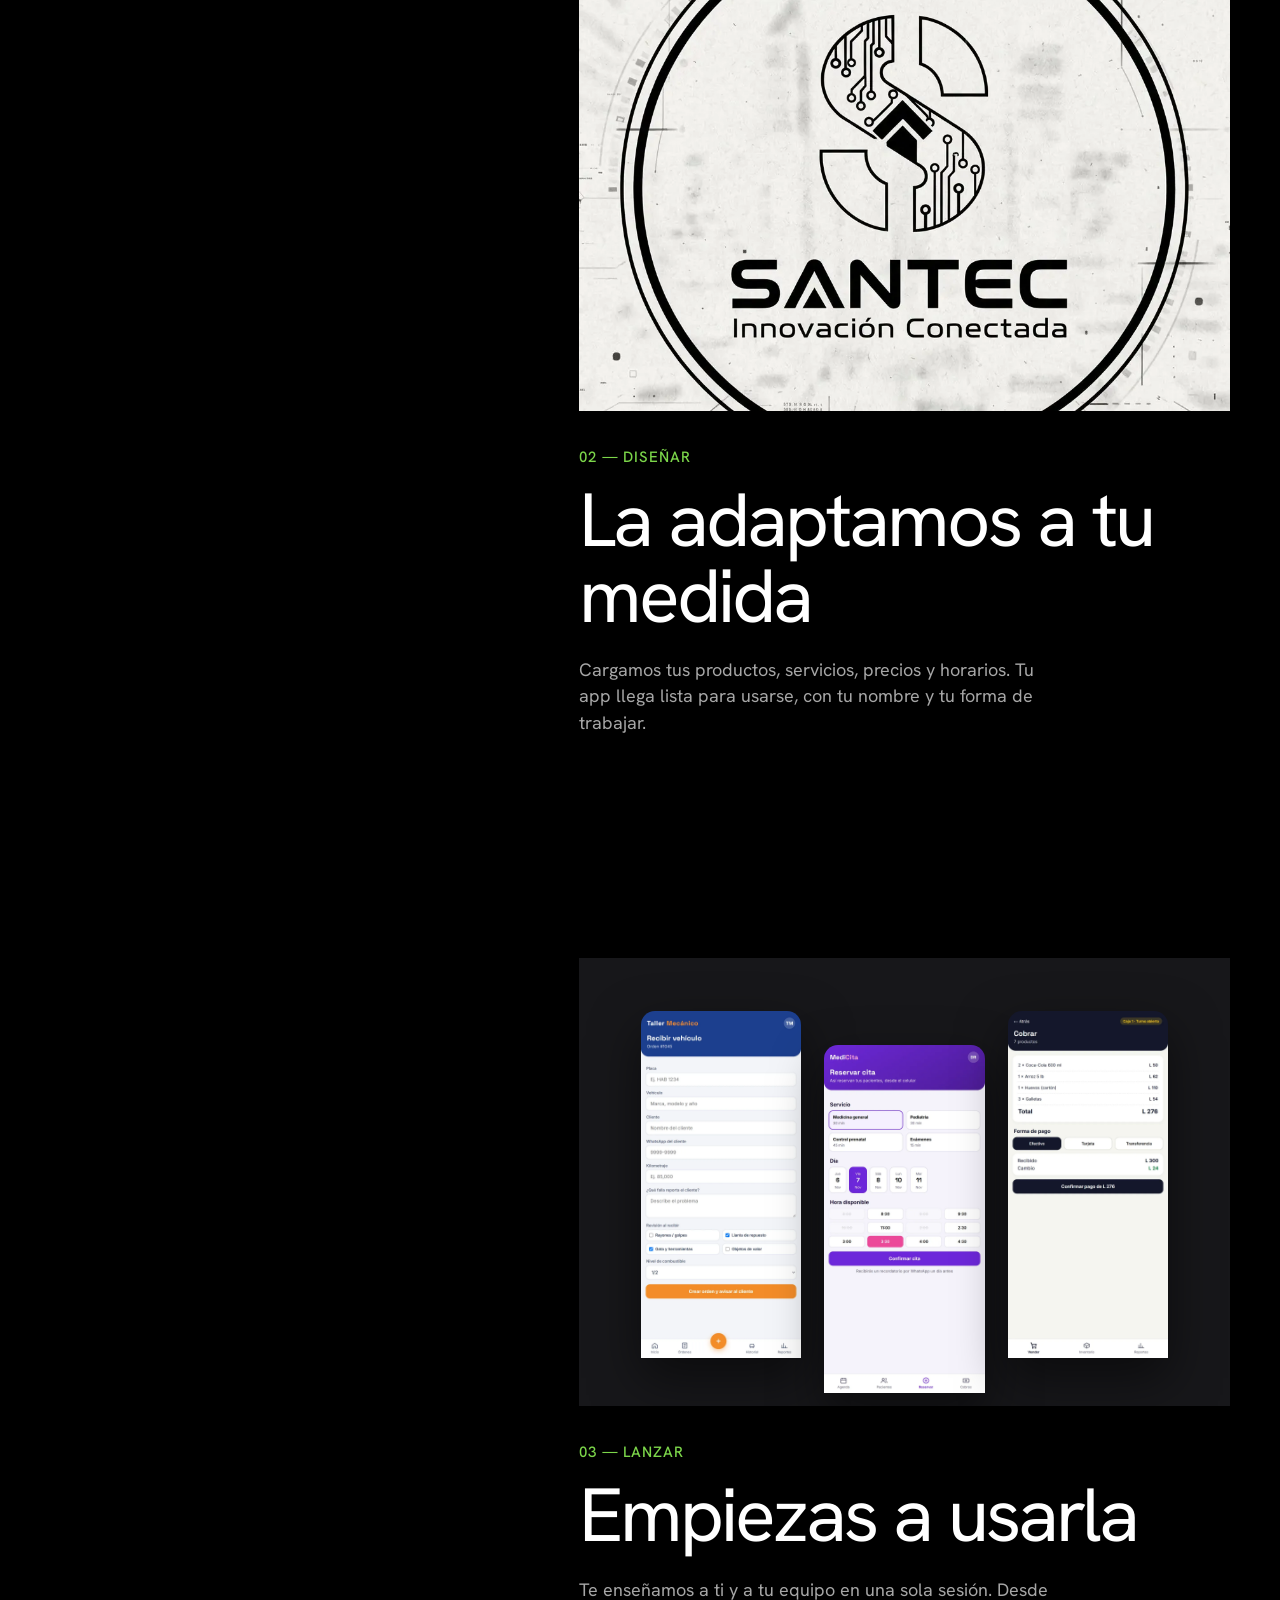
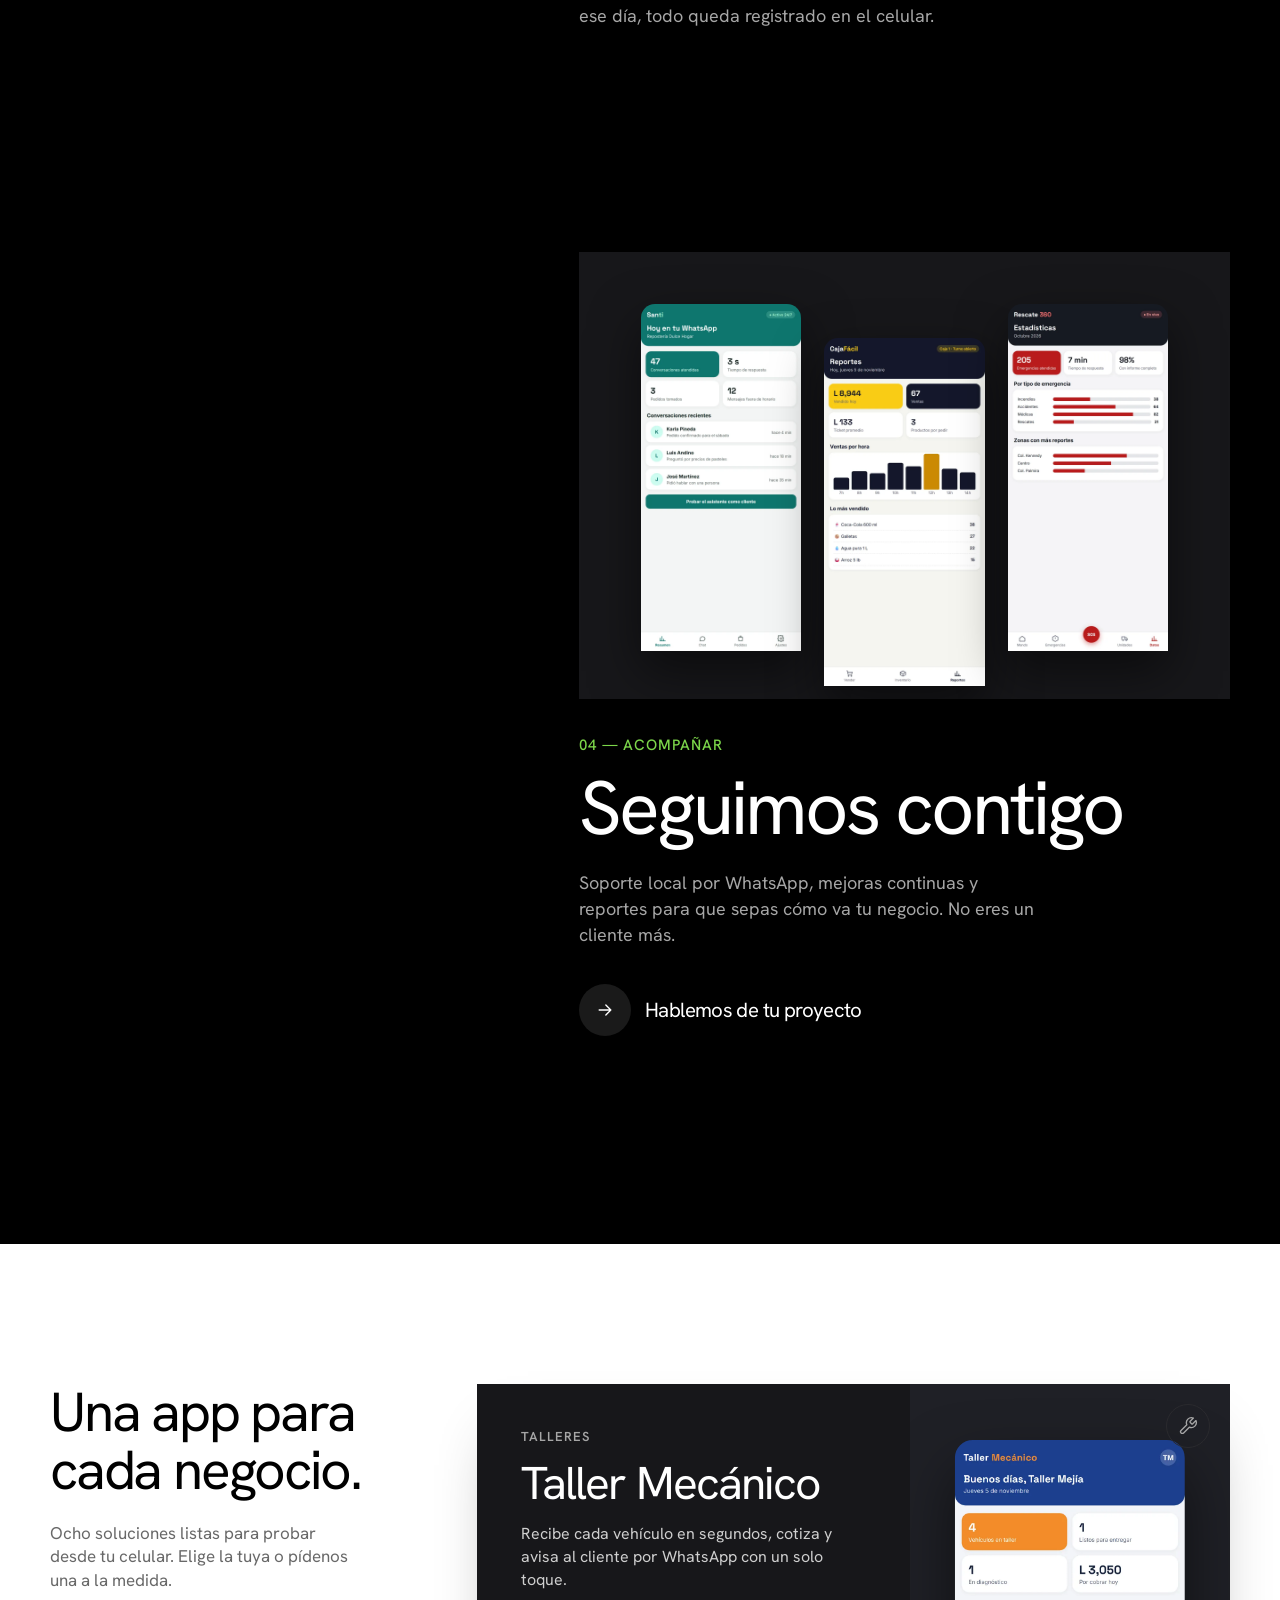
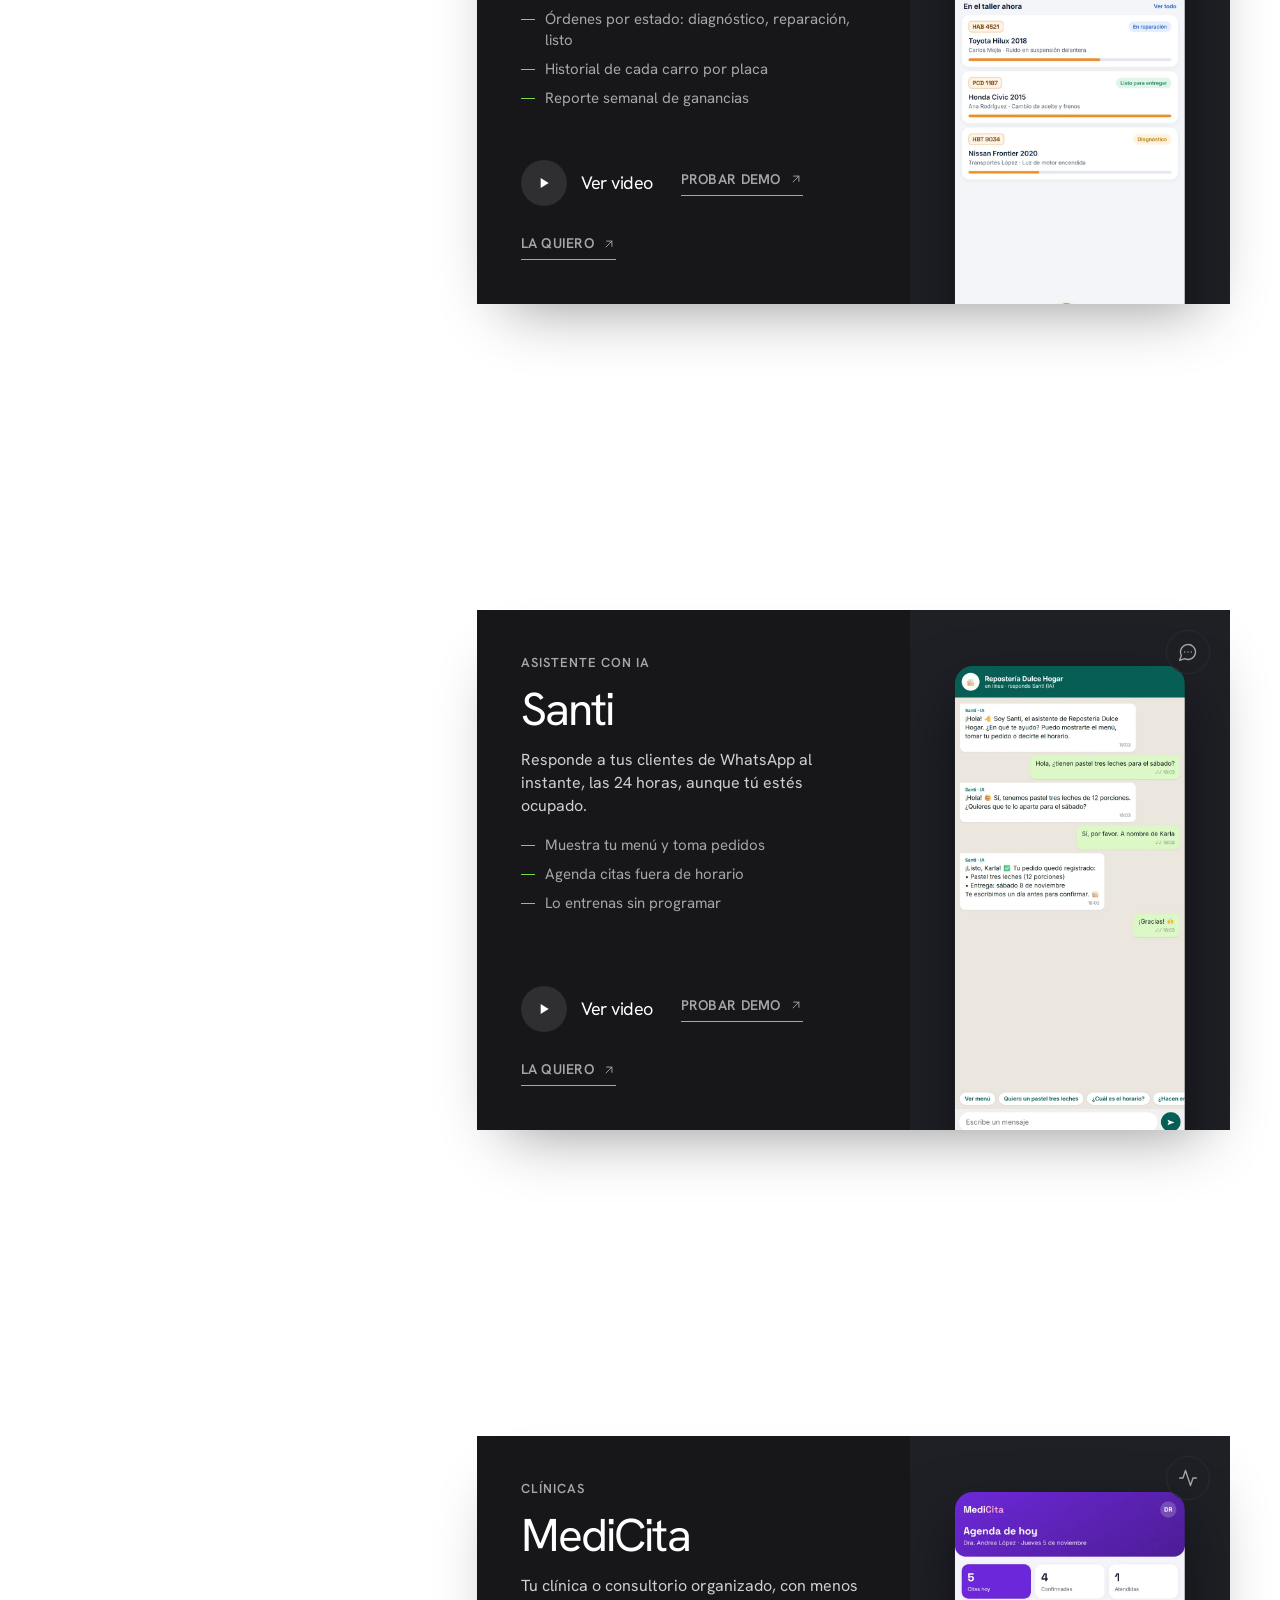
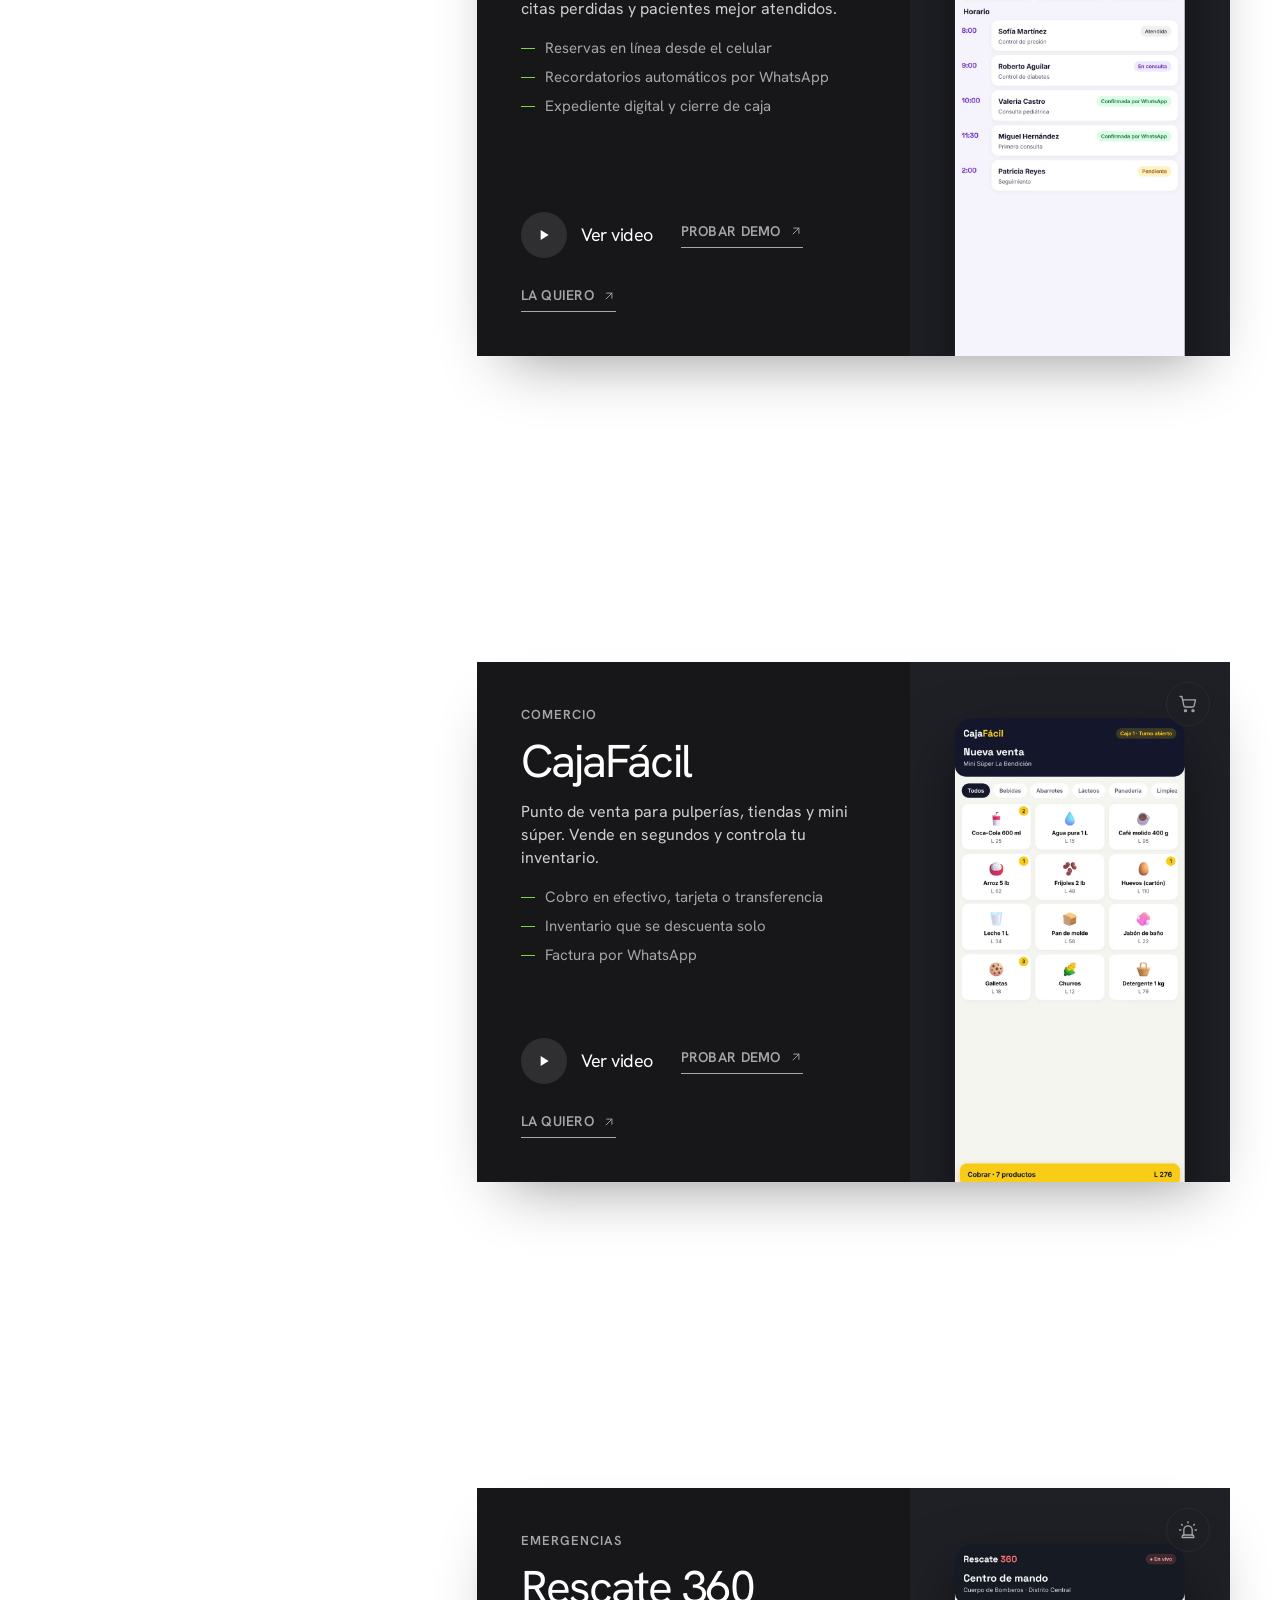
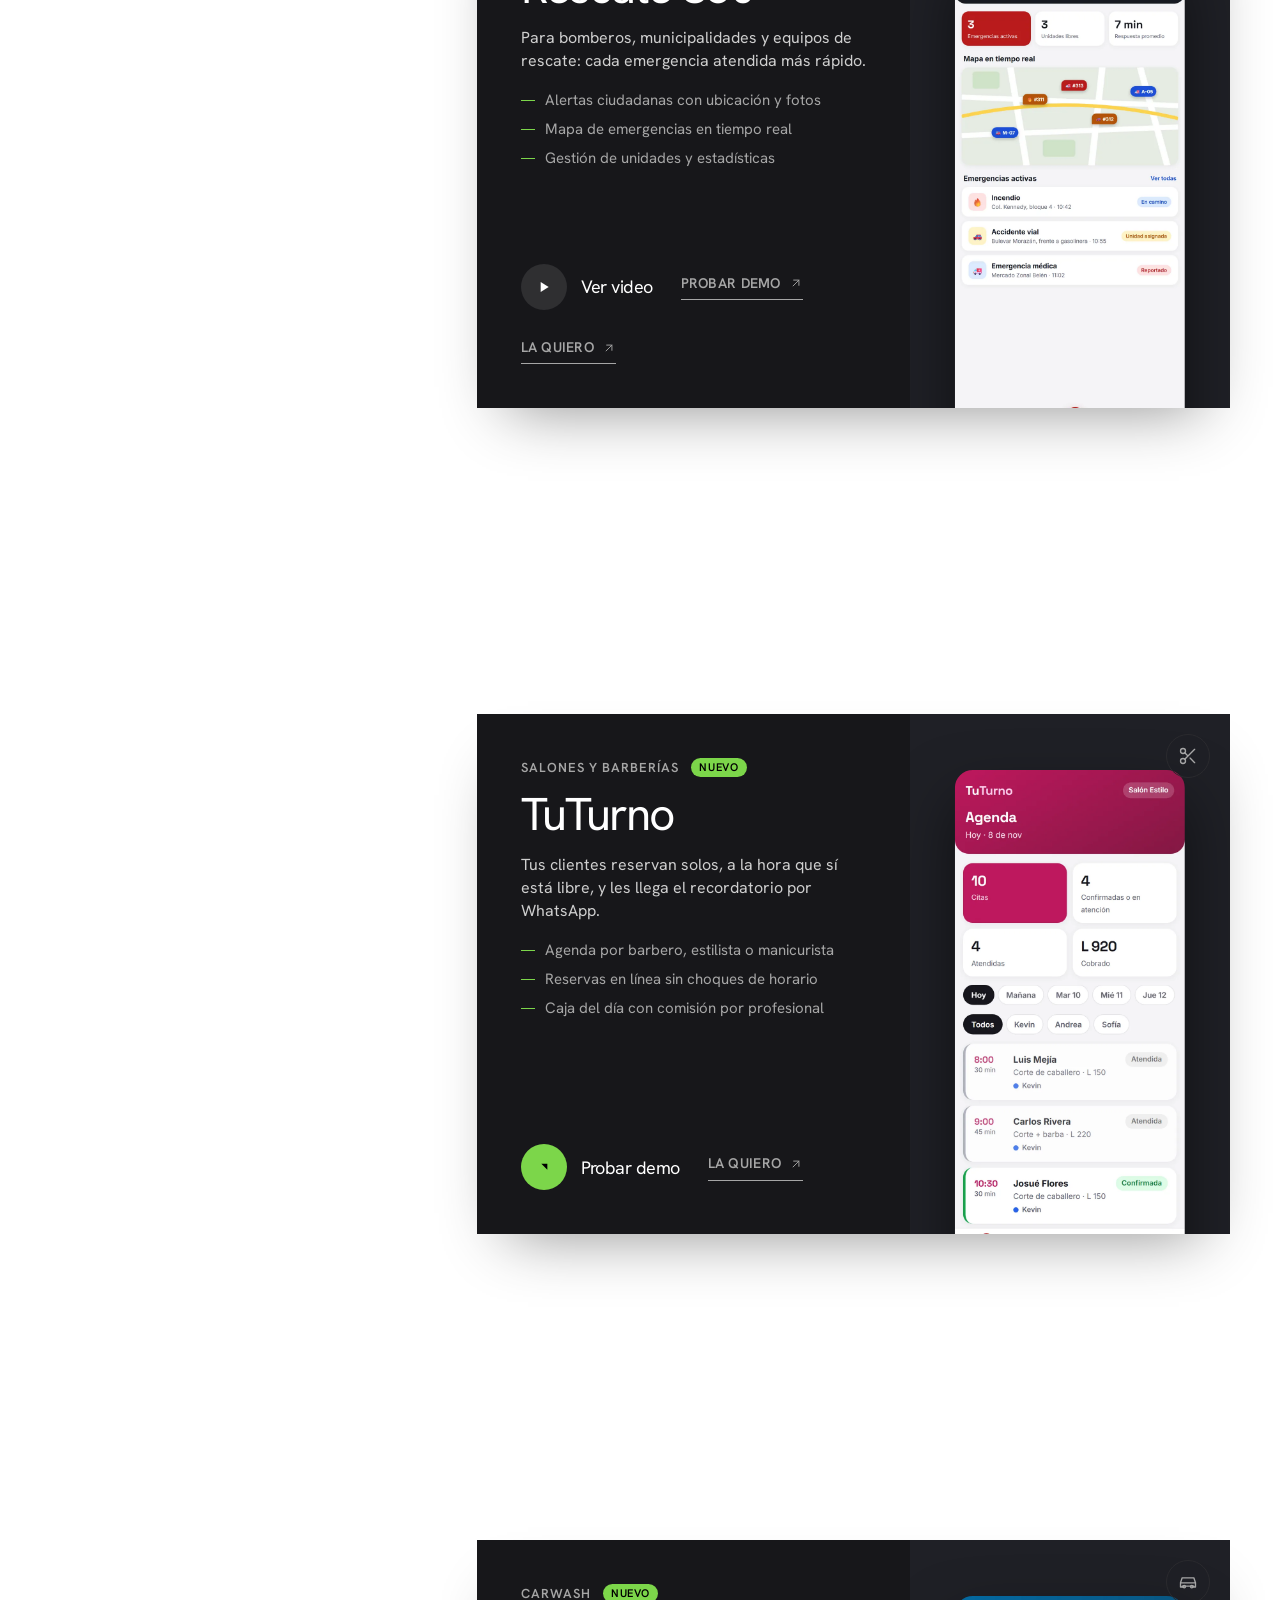
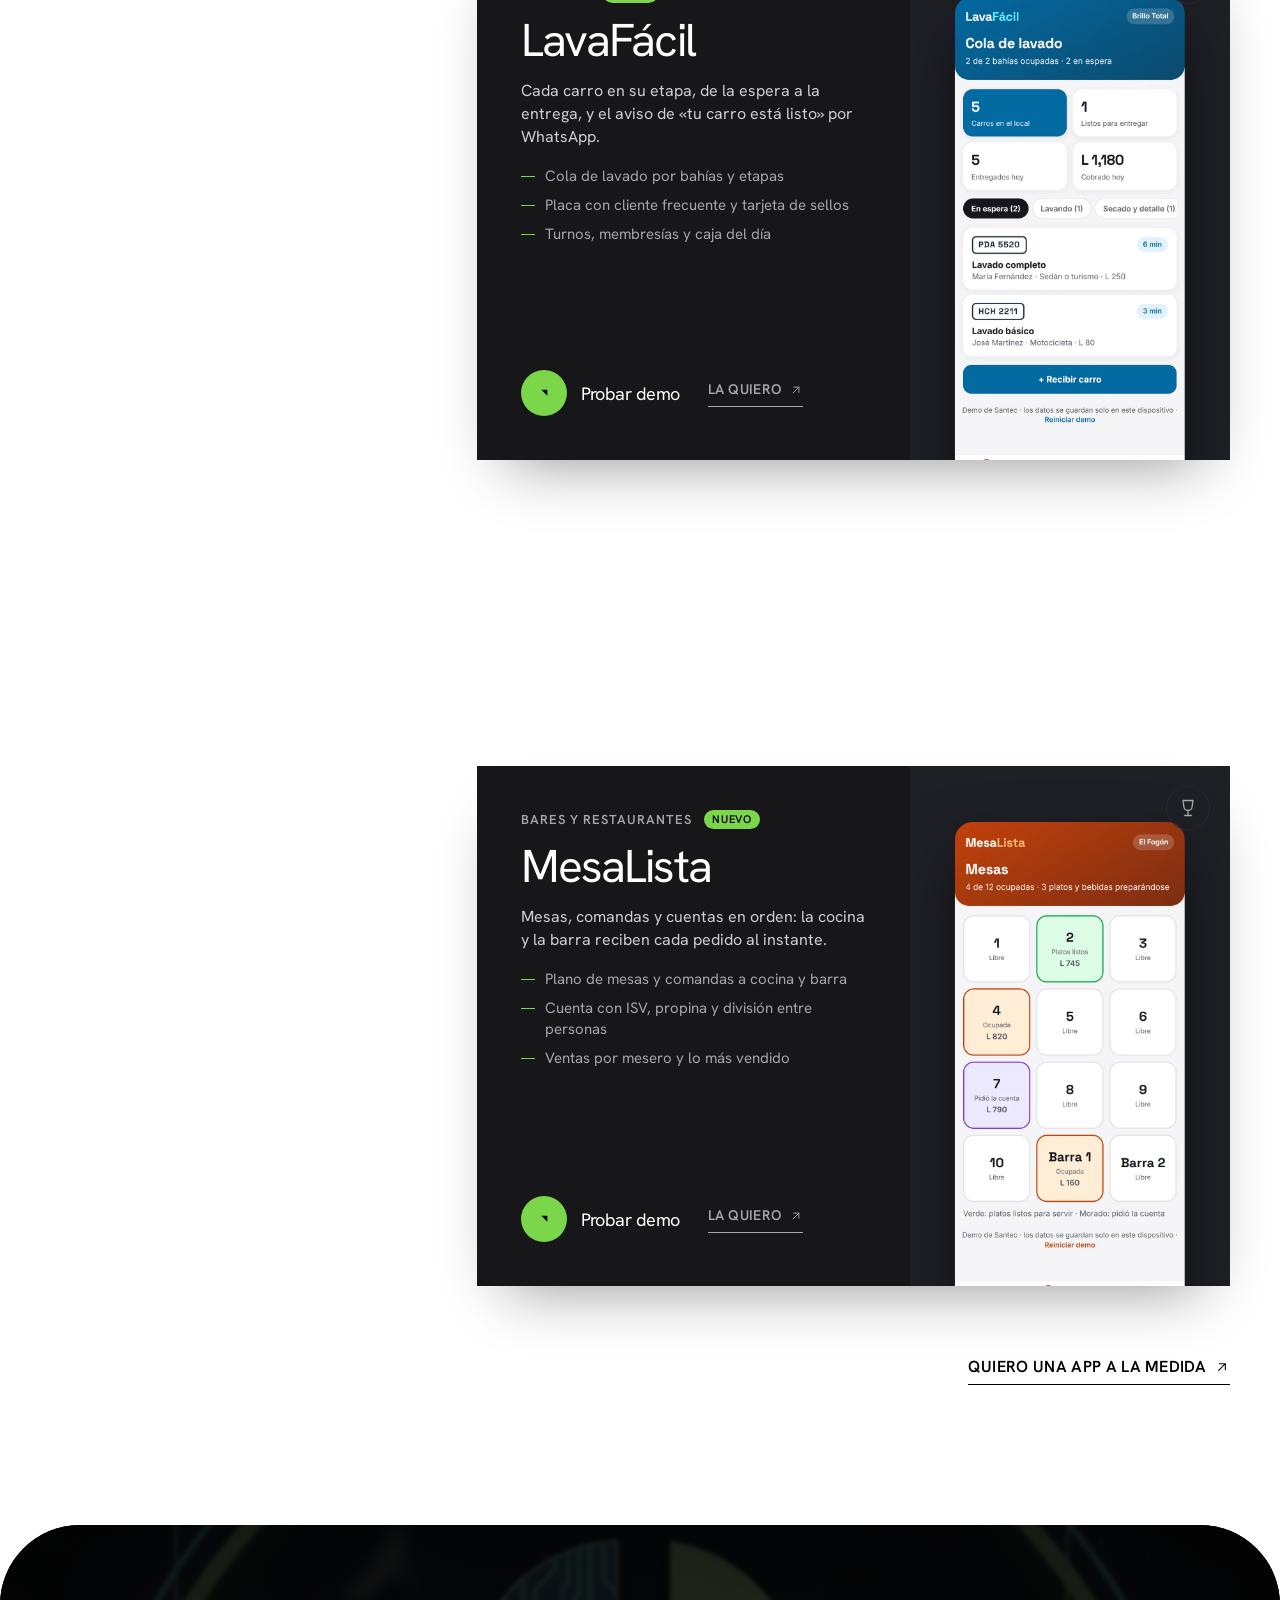
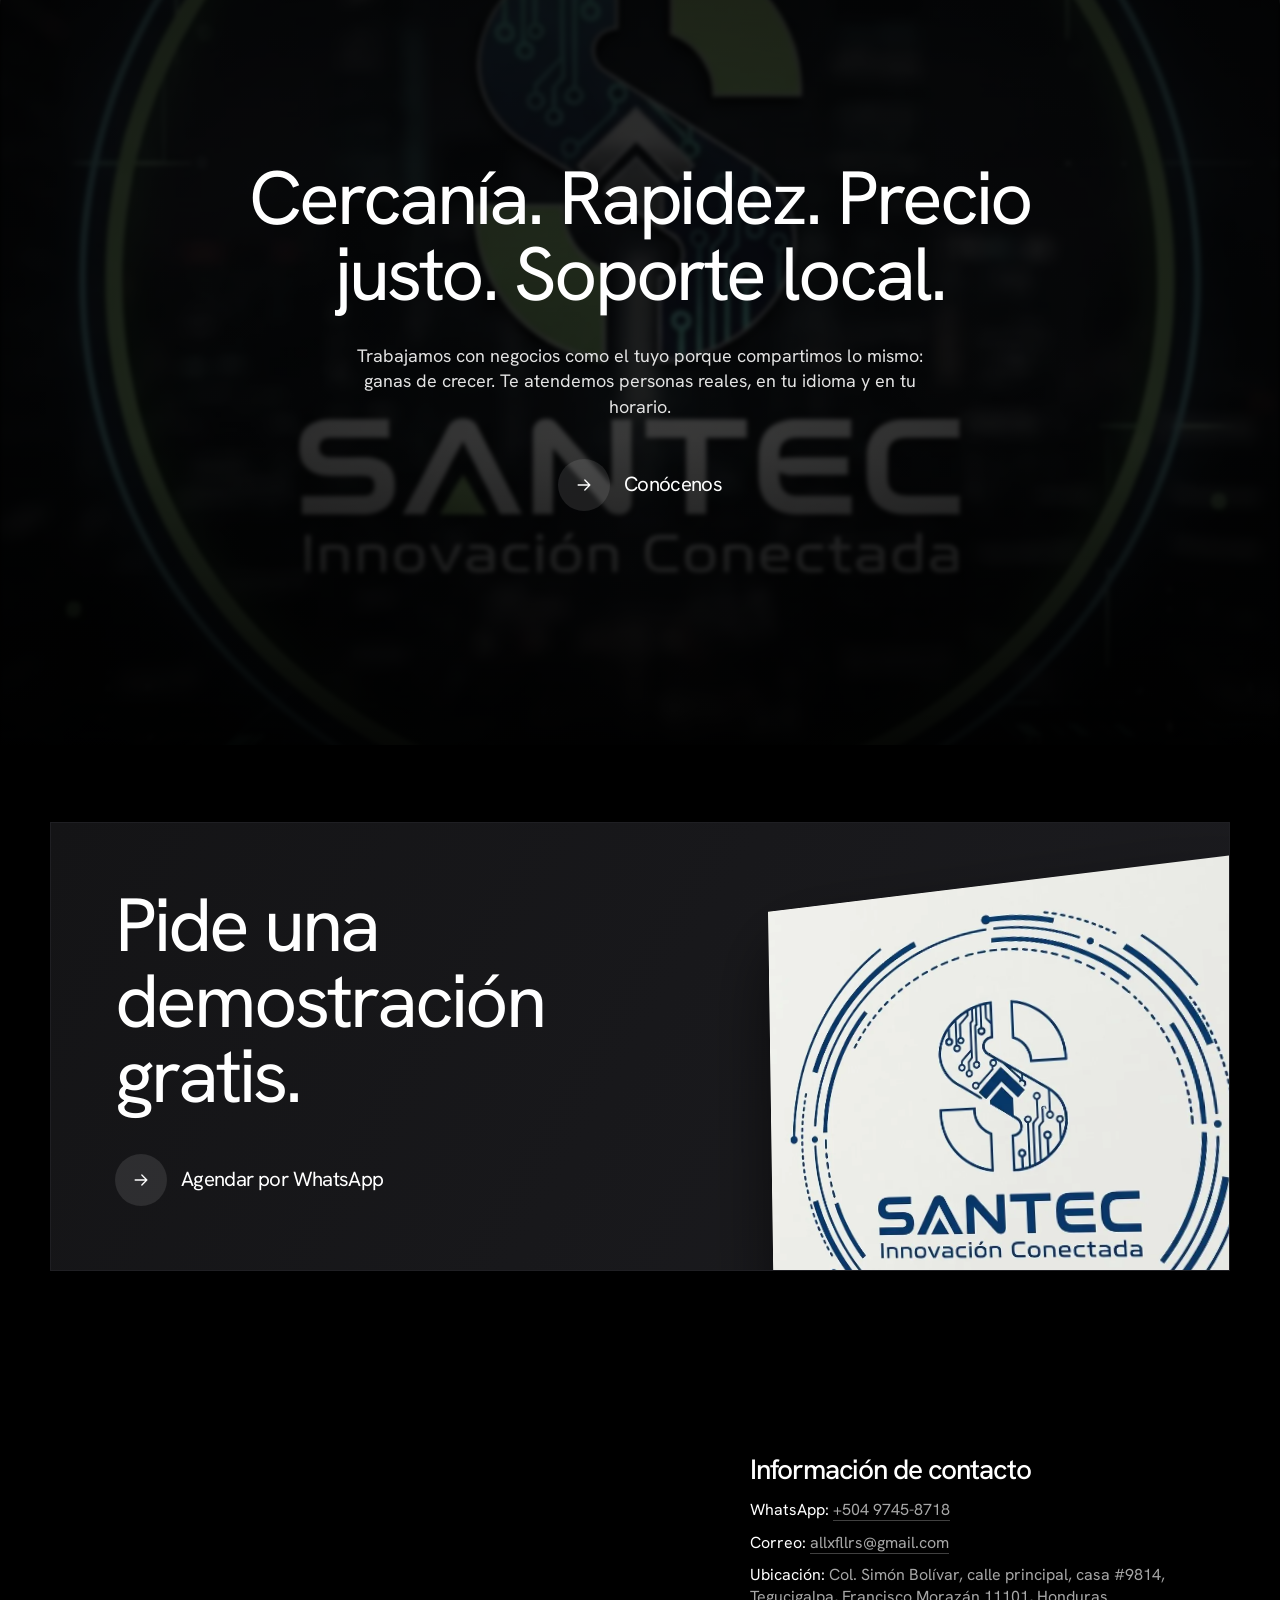
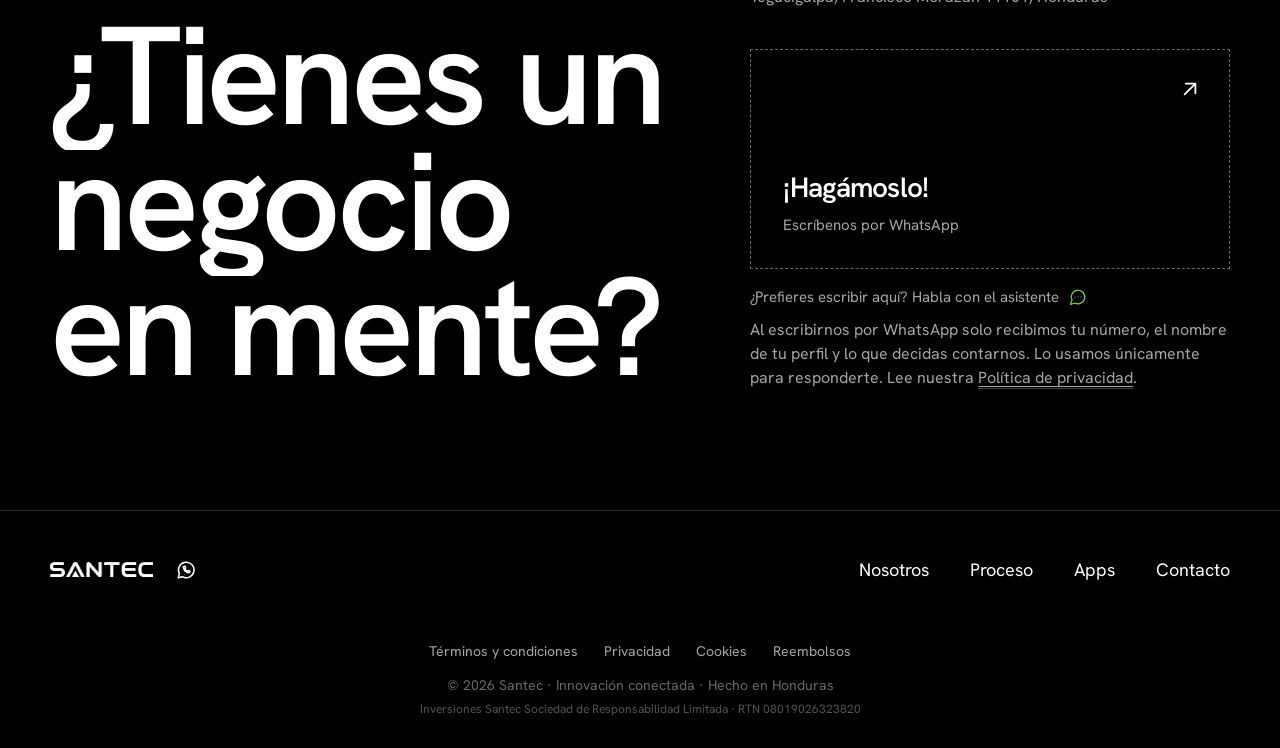
==== commit d4f1c623: "Tarjetas de apps: espacio blanco abajo para que el chat no tape los botones Co-Authored-By: Claude O" ====
--- a/index.html
+++ b/index.html
@@ -29,7 +29,7 @@
 <link rel="preconnect" href="https://fonts.googleapis.com">
 <link rel="preconnect" href="https://fonts.gstatic.com" crossorigin>
 <link href="https://fonts.googleapis.com/css2?family=Hanken+Grotesk:wght@400;500;600&display=swap" rel="stylesheet">
-<link rel="stylesheet" href="styles.css?v=9">
+<link rel="stylesheet" href="styles.css?v=10">
 </head>
 <body>
 <a class="skip" href="#contenido">Saltar al contenido</a>
--- a/styles.css
+++ b/styles.css
@@ -482,3 +482,20 @@
   .card{top:96px;height:clamp(420px,calc(100vh - 136px),520px)}
   .apps{padding-bottom:calc(clamp(90px,11vw,140px) + 80px)}
 }
+
+/* Tarjetas de apps (escritorio): en reposo dejan ~120 px de fondo blanco abajo,
+   para que la burbuja del chat no tape "Probar demo" ni "La quiero" */
+@media (min-width:992px){
+  .card{top:88px;height:clamp(400px,calc(100vh - 212px),520px)}
+}
+/* Pantallas bajas (laptops): textos un poco más compactos para que todo quepa */
+@media (min-width:992px) and (max-height:820px){
+  .card-body{padding:28px 34px}
+  .card h3{font-size:clamp(30px,3vw,38px);margin-top:10px}
+  .card p{margin-top:10px;font-size:15px}
+  .card ul{margin-top:12px;gap:5px;font-size:14px}
+  .card-actions{gap:10px 22px}
+  .card-actions .btn-circle{font-size:16px}
+  .card-actions .btn-circle .circle{width:40px;height:40px}
+  .card-shot img{top:36px}
+}
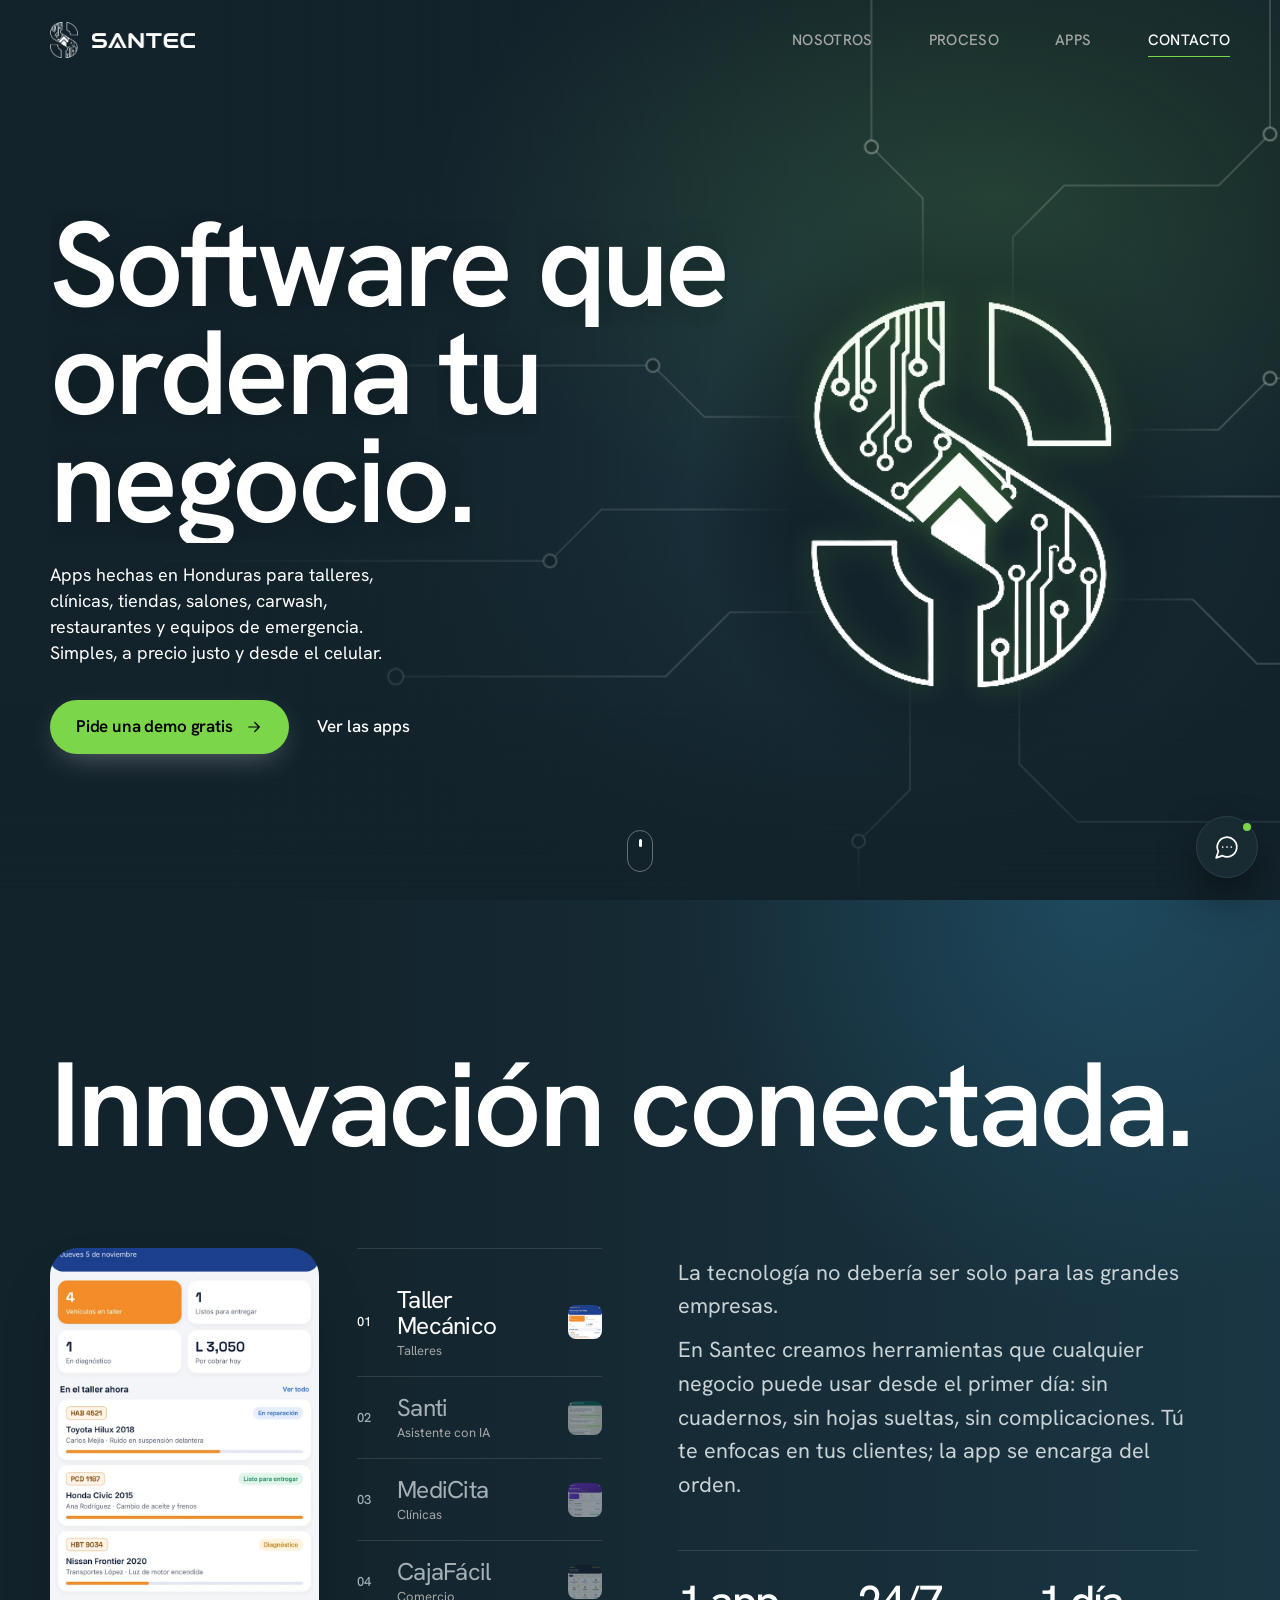
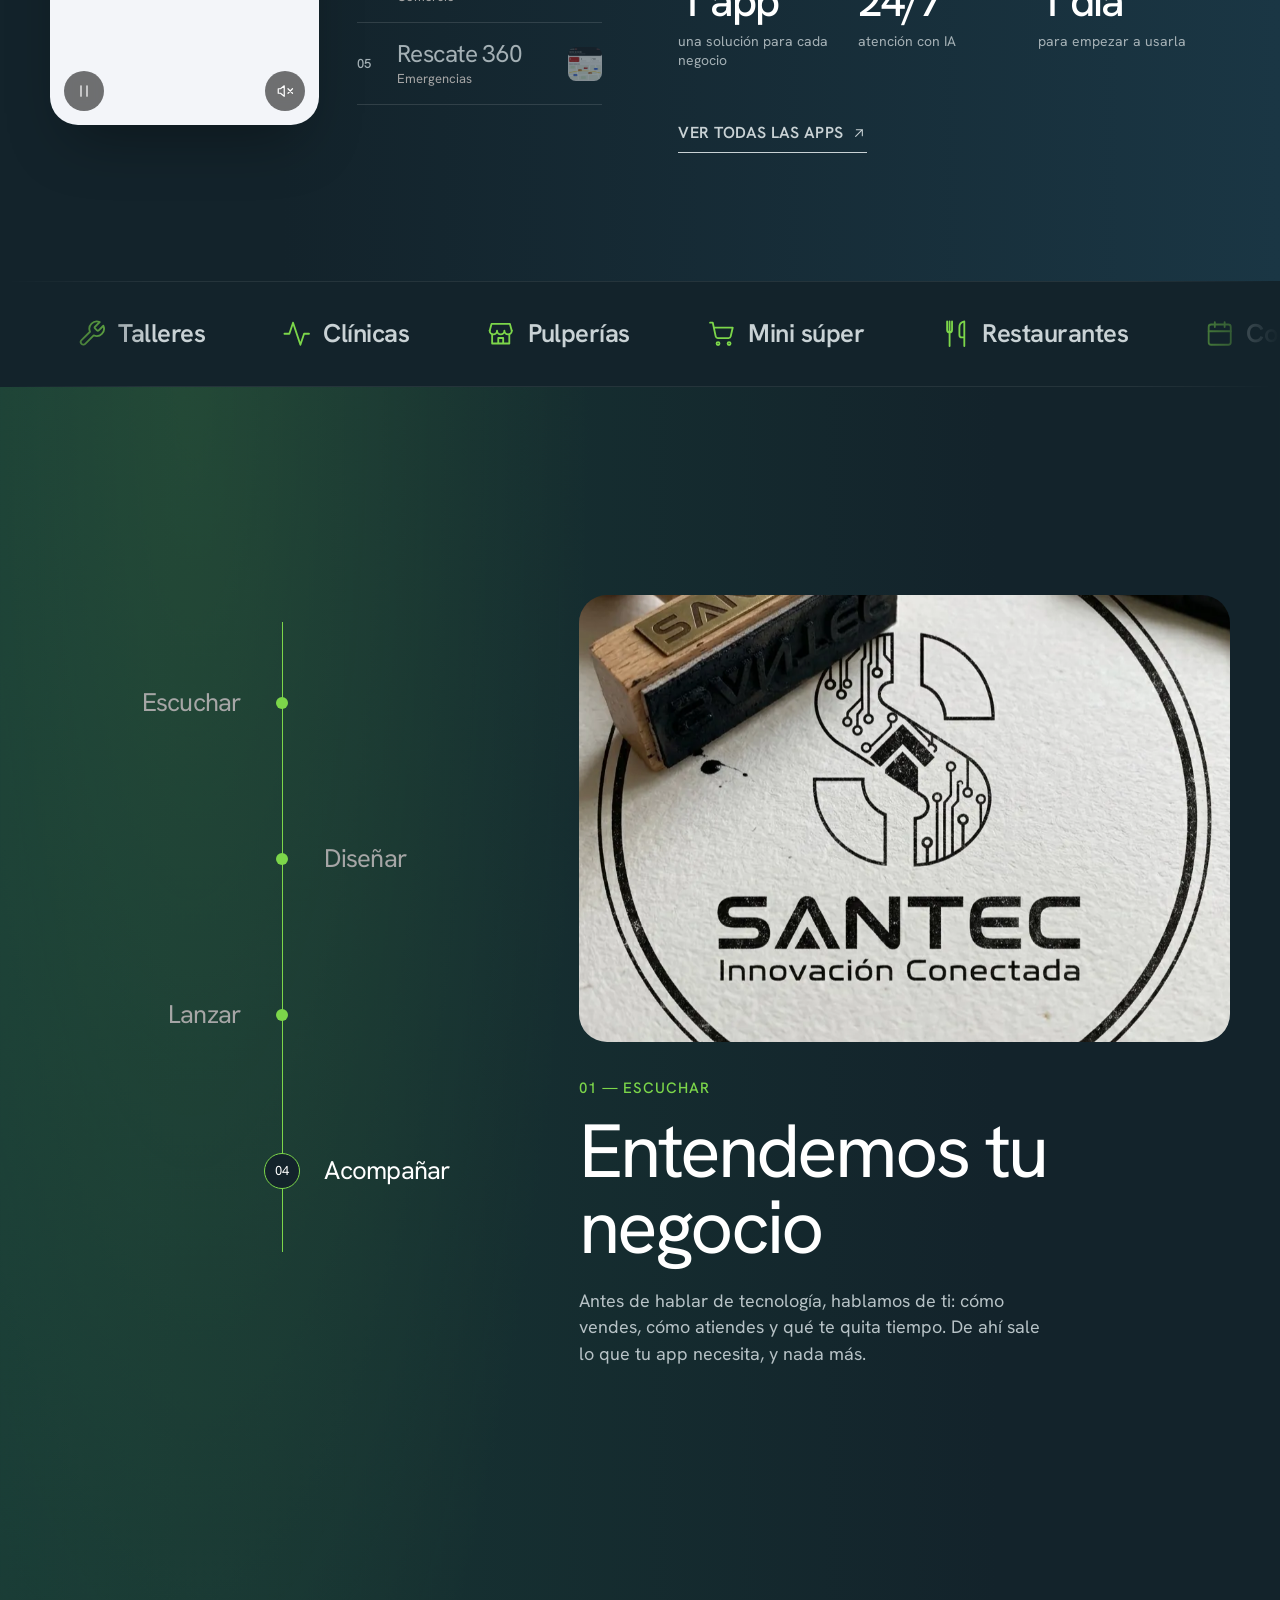
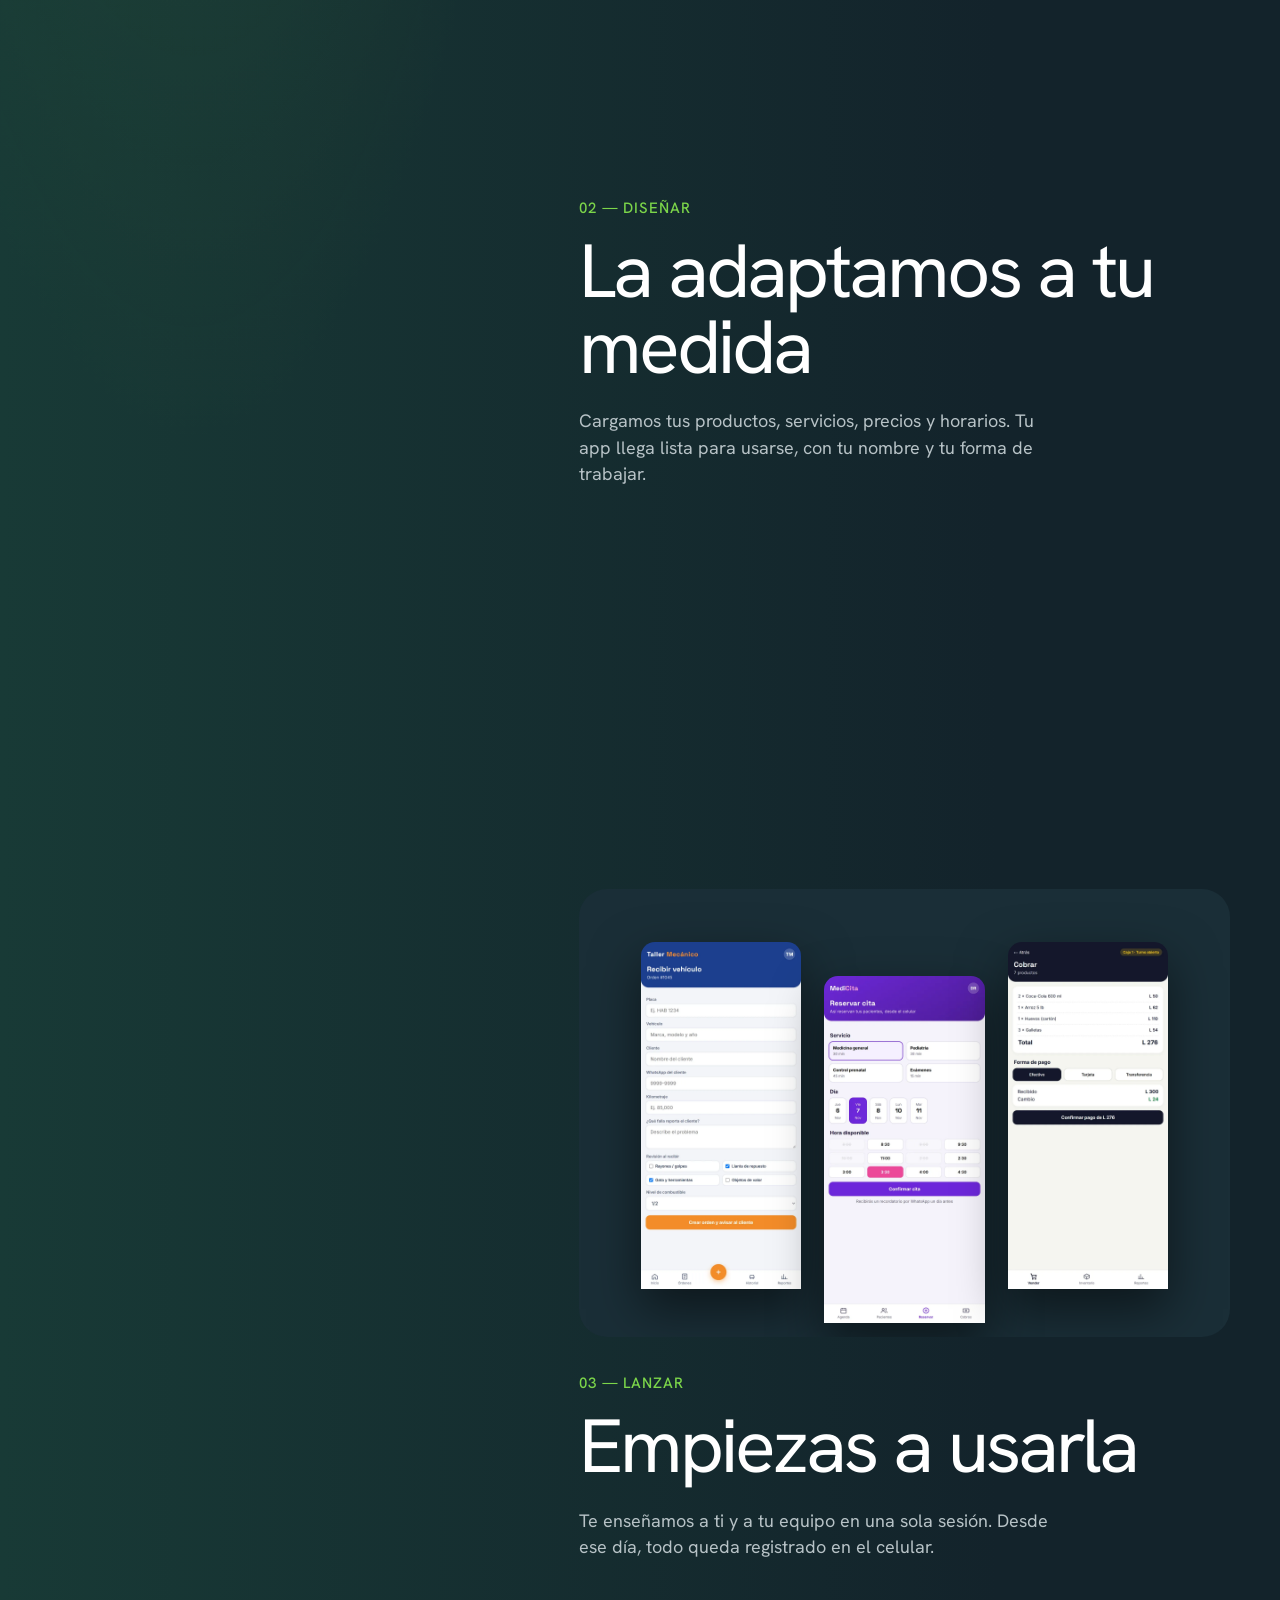
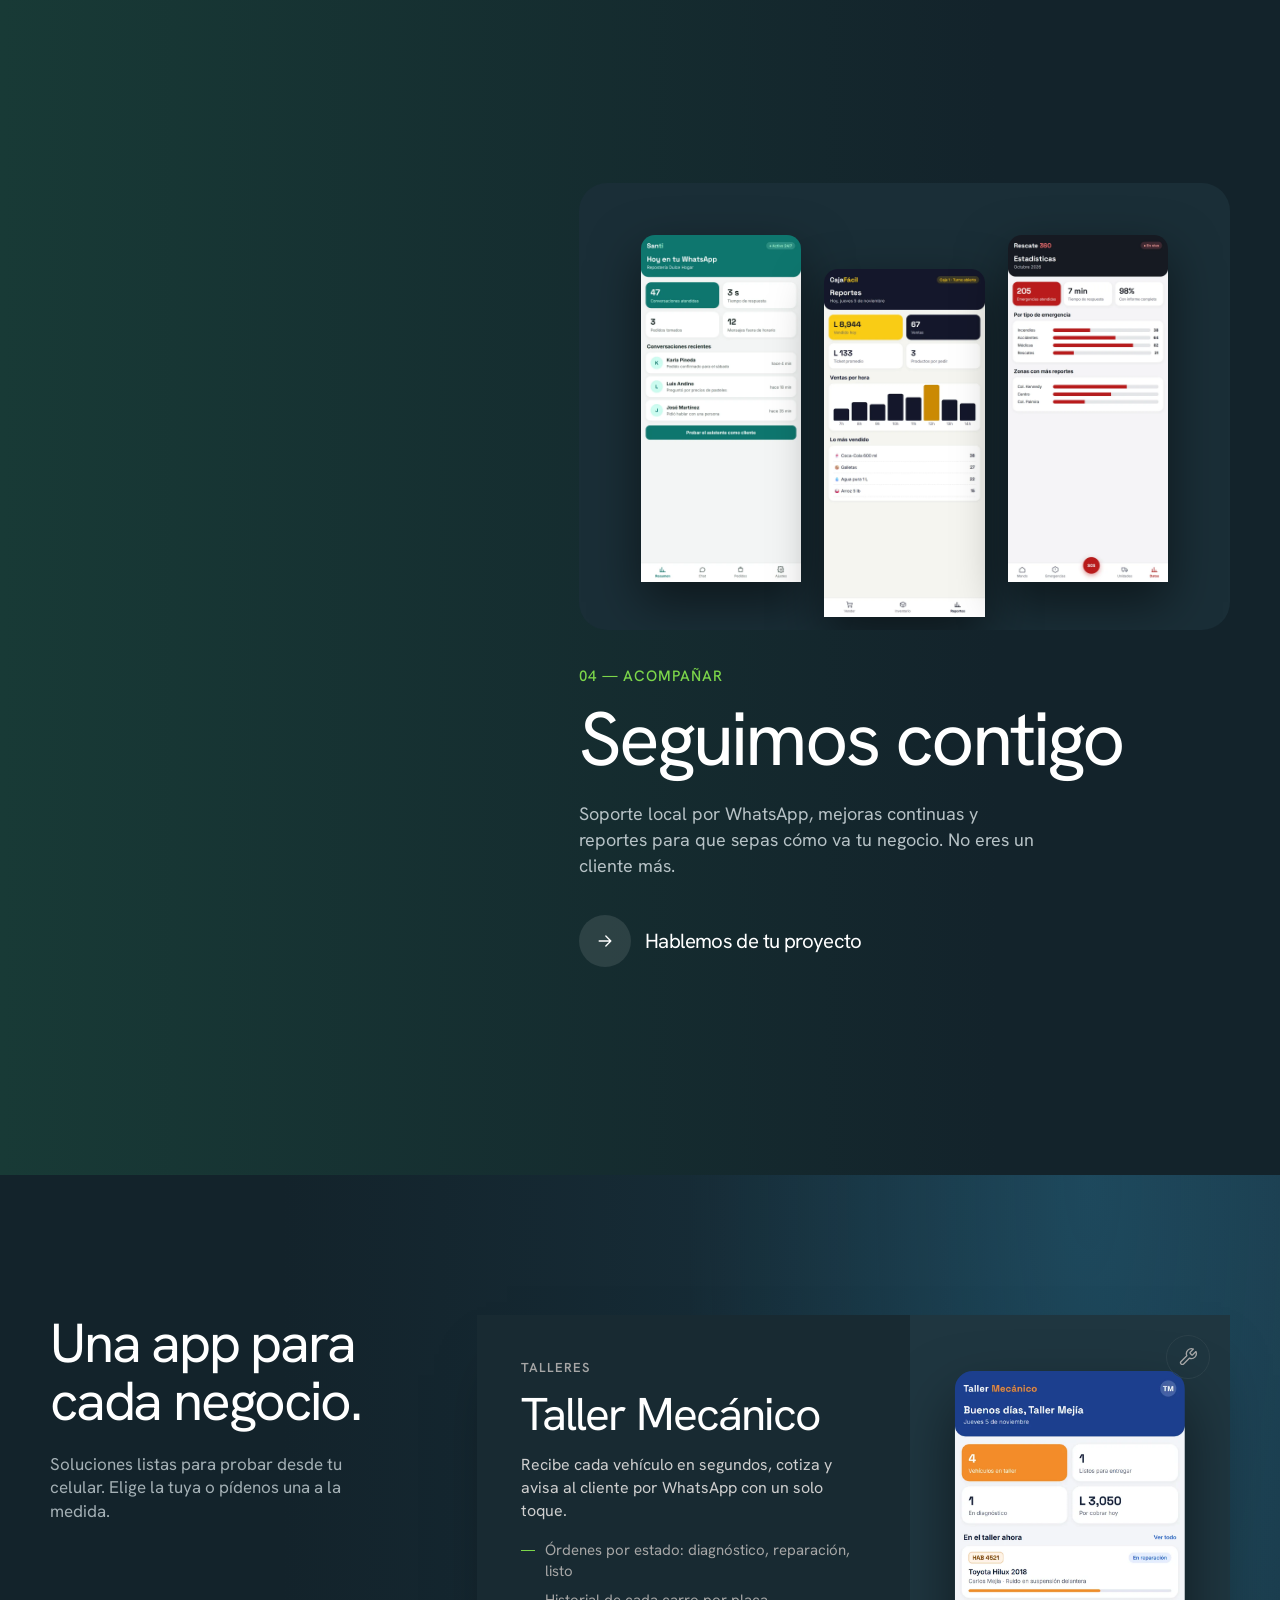
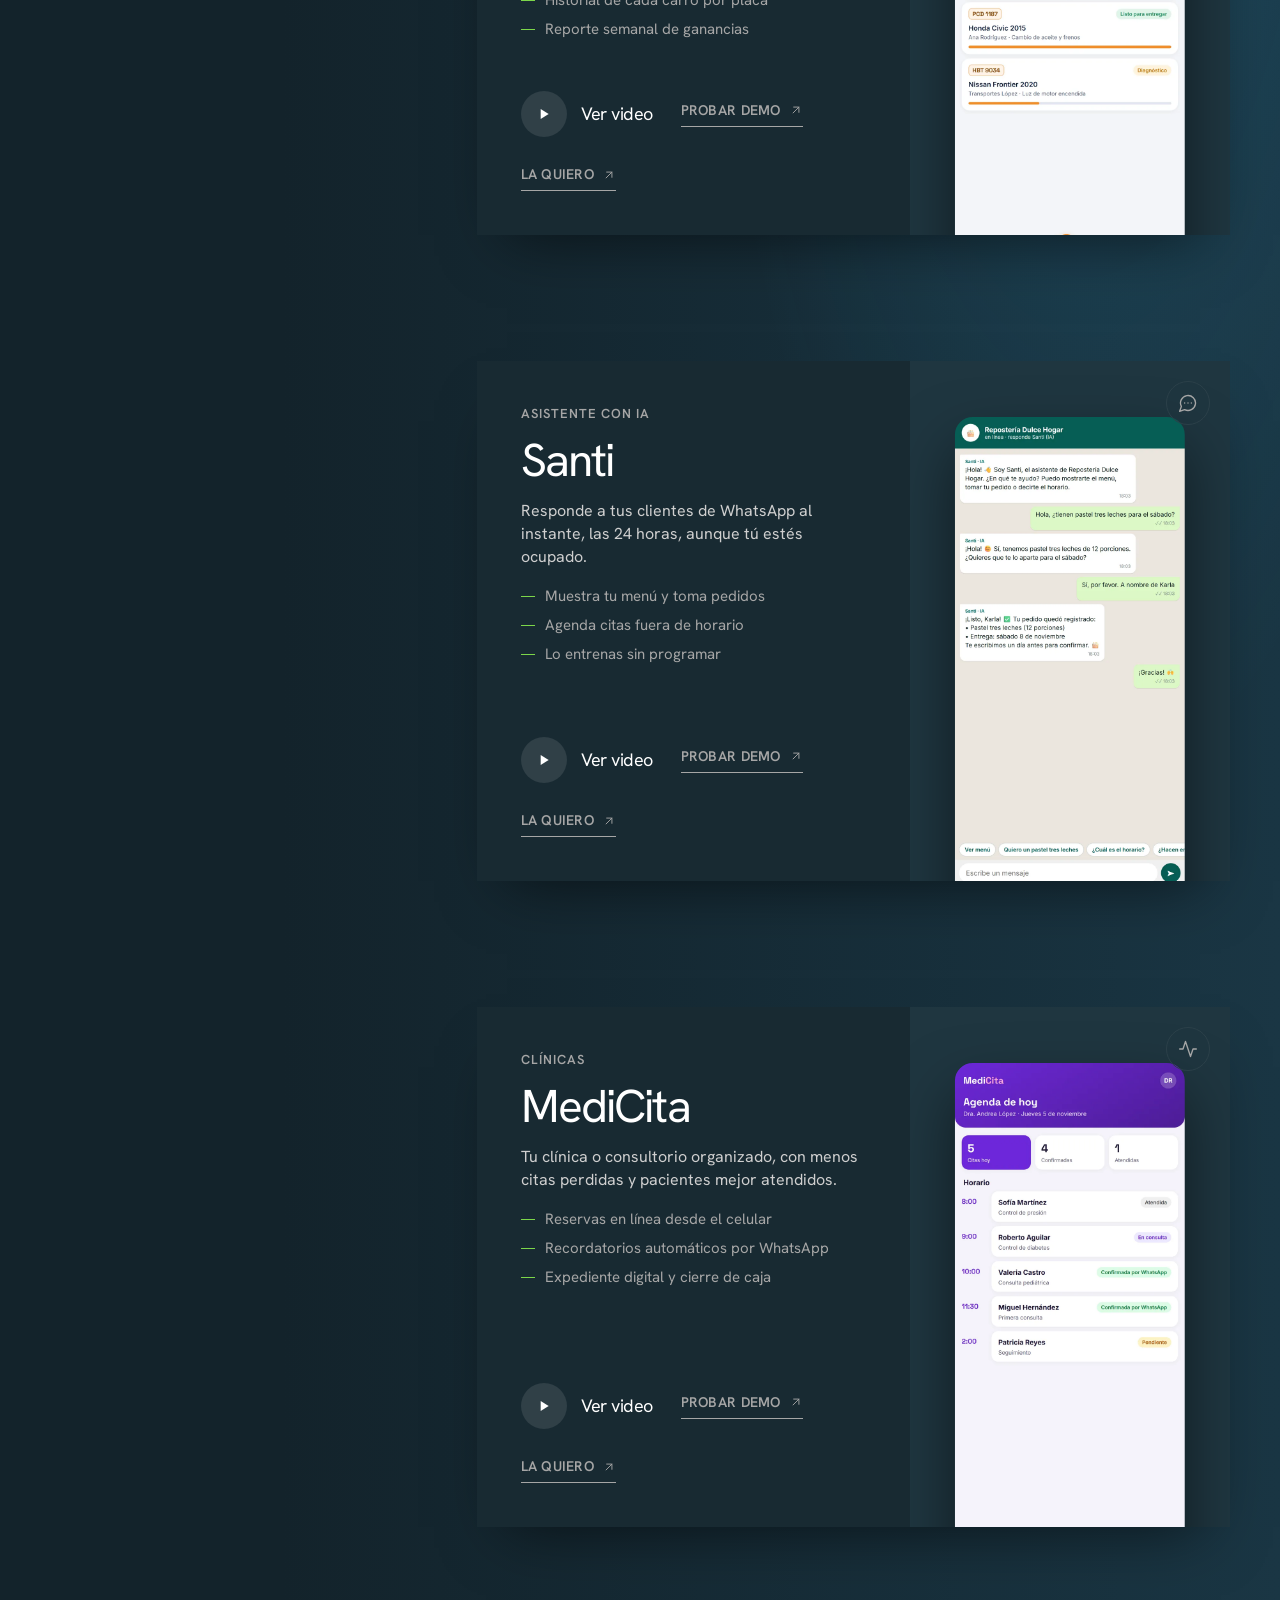
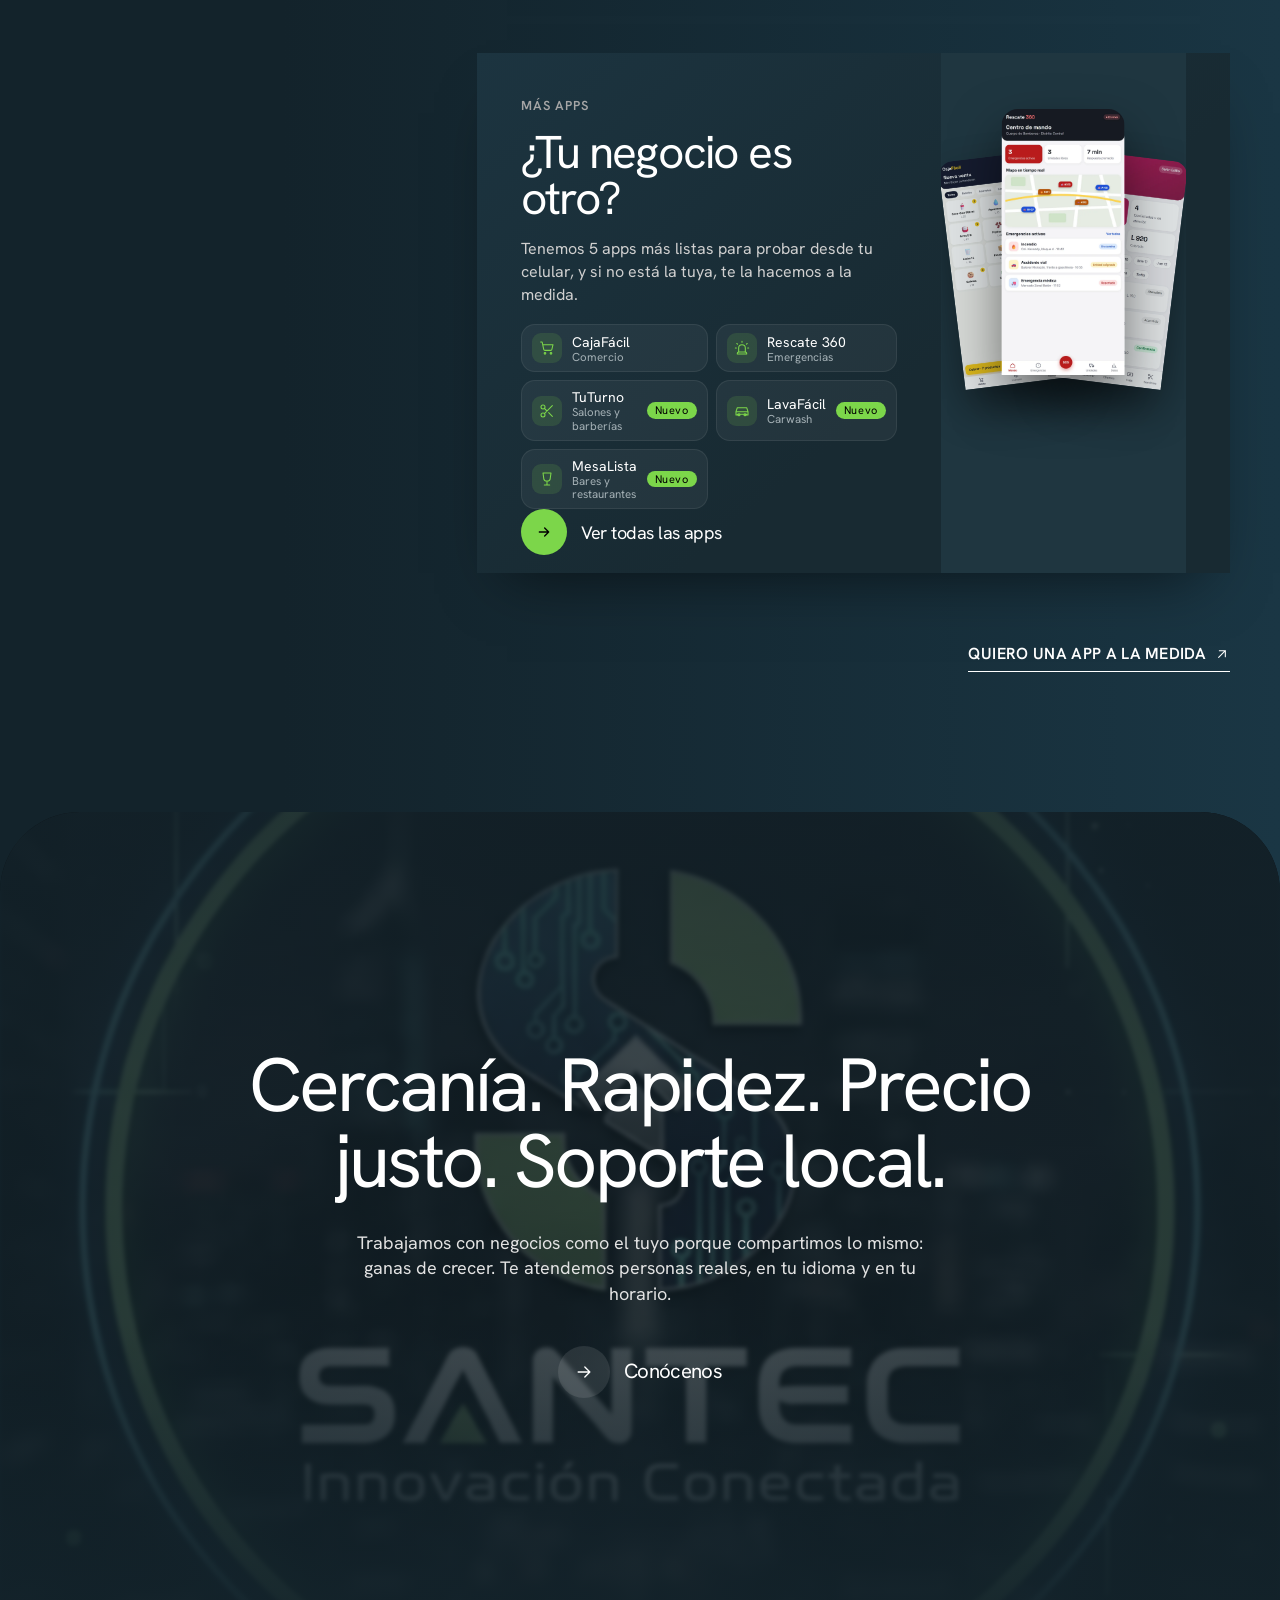
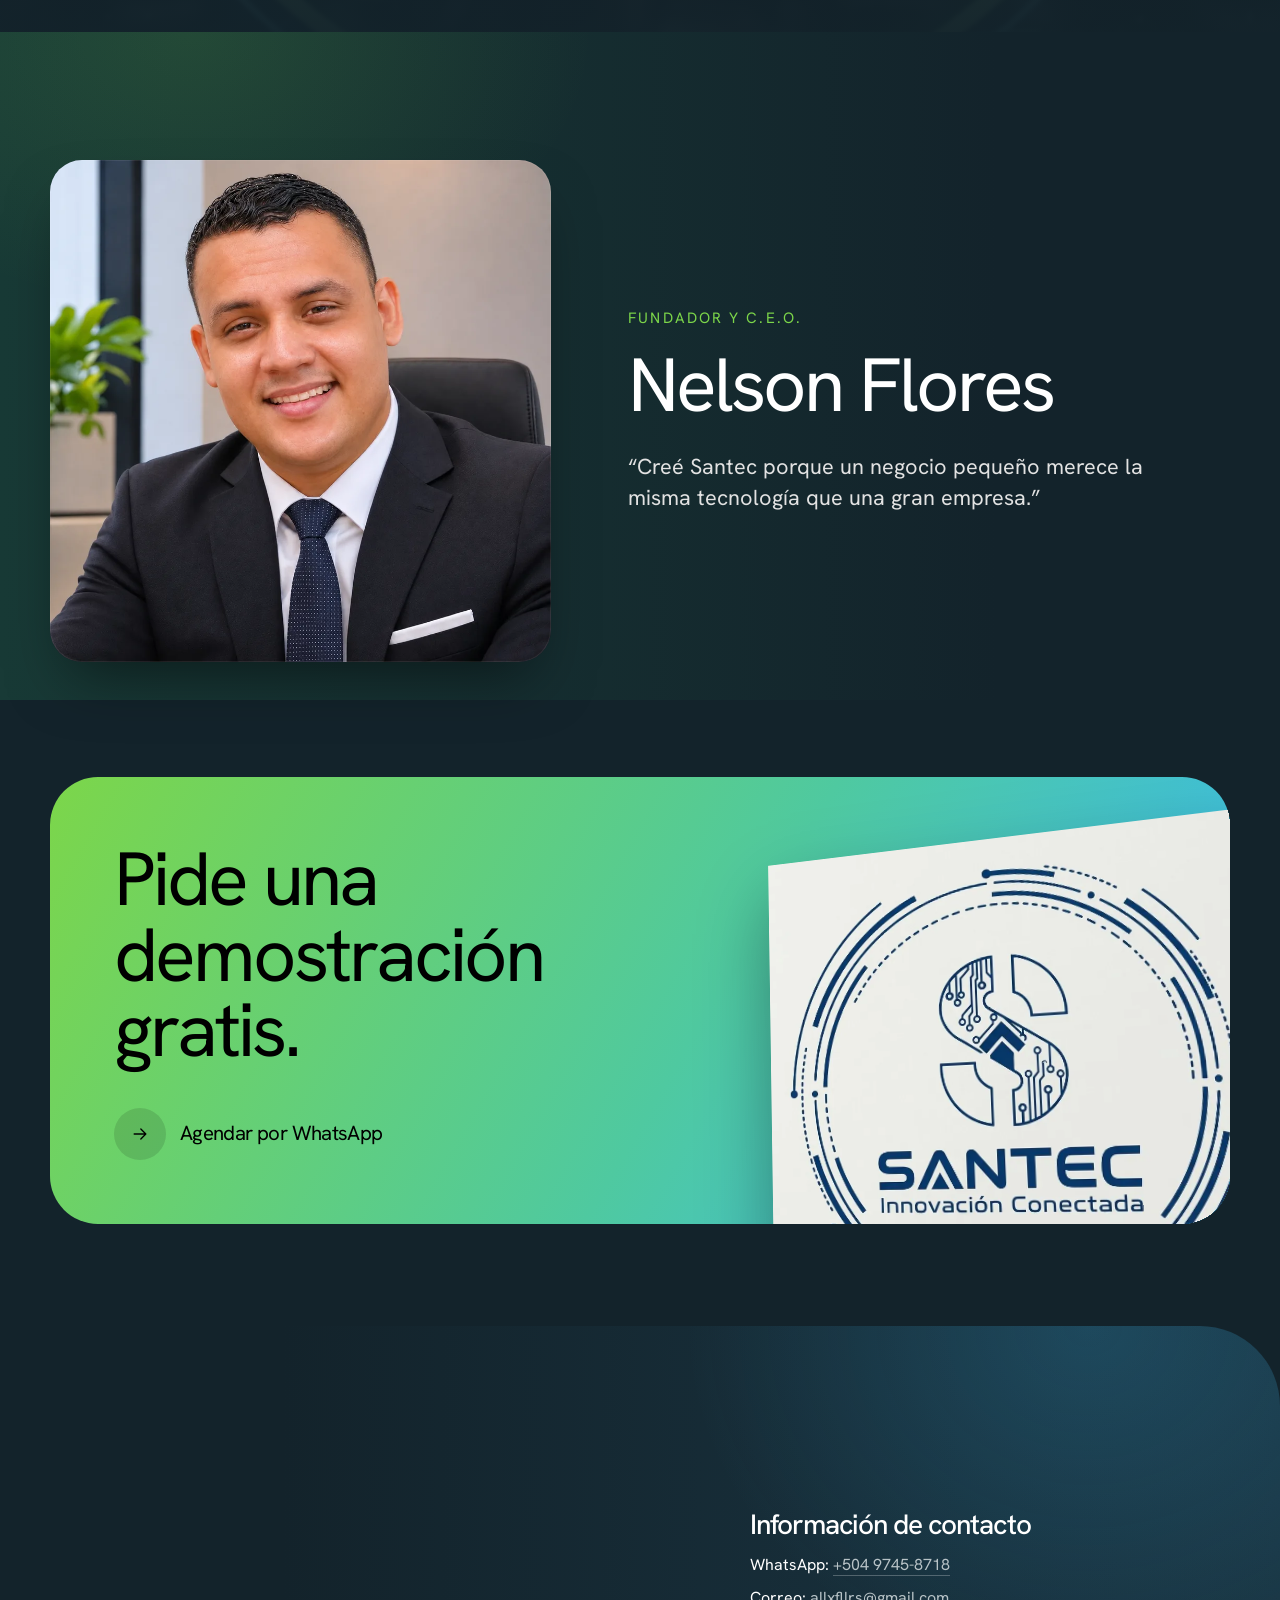
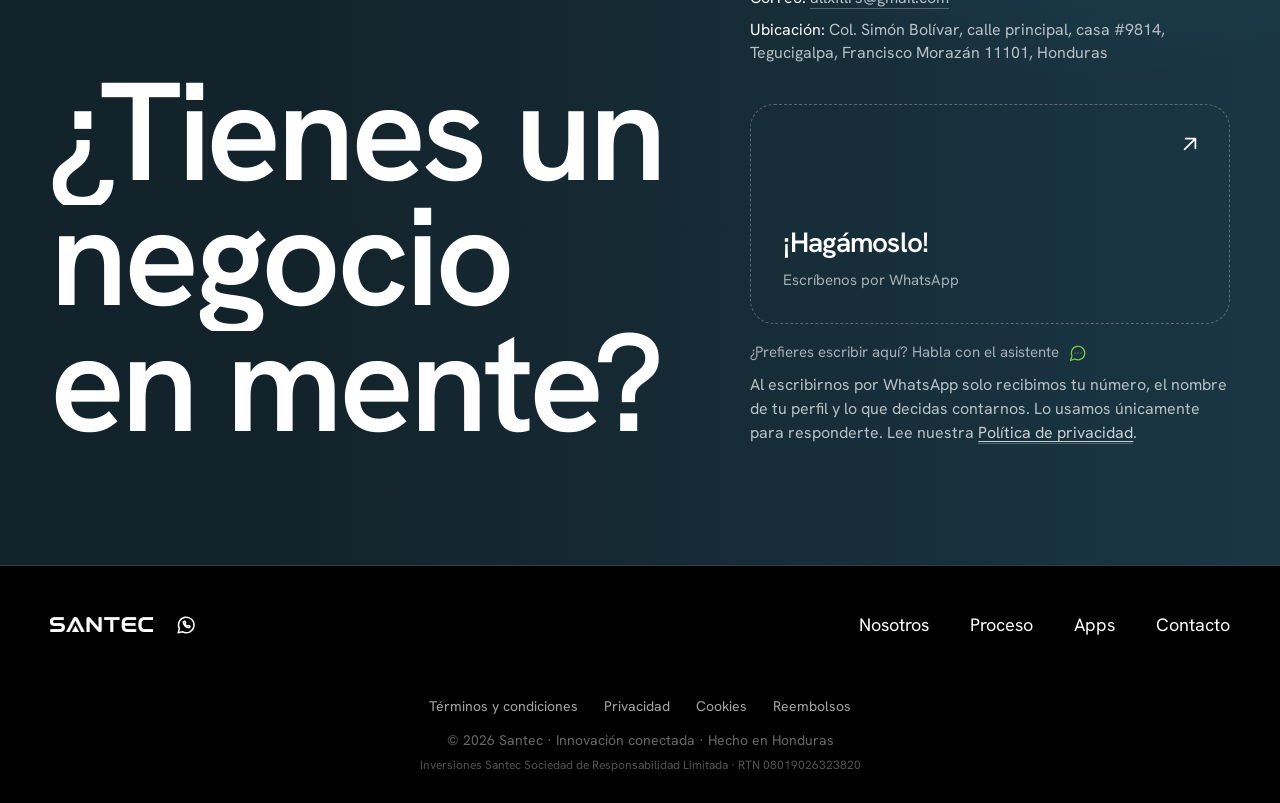
==== commit 8c348a96: "Web: tema azul petróleo, logo animado, fundador y catálogo de apps - Portada: logo de Santec animado" ====
--- a/index.html
+++ b/index.html
@@ -6,7 +6,7 @@
 <meta name="viewport" content="width=device-width, initial-scale=1">
 <title>Santec — Innovación conectada</title>
 <meta name="description" content="Santec desarrolla apps para negocios hondureños: talleres, clínicas, tiendas, salones y barberías, carwash, bares y restaurantes, equipos de emergencia y atención por WhatsApp con IA.">
-<meta name="theme-color" content="#000000">
+<meta name="theme-color" content="#13232B">
 <link rel="canonical" href="https://santec-hn.github.io/">
 <link rel="icon" type="image/png" sizes="32x32" href="assets/brand/favicon-32.png">
 <link rel="icon" type="image/png" sizes="512x512" href="assets/brand/icon-512.png">
@@ -24,12 +24,12 @@
 <meta property="og:image:alt" content="Santec: apps para negocios hondureños">
 <meta name="twitter:card" content="summary_large_image">
 <script type="application/ld+json">
-{"@context":"https://schema.org","@type":"Organization","name":"Santec","legalName":"Inversiones Santec Sociedad de Responsabilidad Limitada","taxID":"08019026323820","url":"https://santec-hn.github.io/","logo":"https://santec-hn.github.io/assets/brand/icon-512.png","email":"allxfllrs@gmail.com","telephone":"+504 9745-8718","address":{"@type":"PostalAddress","streetAddress":"Col. Simón Bolívar, calle principal, casa #9814","addressLocality":"Tegucigalpa","addressRegion":"Francisco Morazán","postalCode":"11101","addressCountry":"HN"}}
+{"@context":"https://schema.org","@type":"Organization","name":"Santec","legalName":"Inversiones Santec Sociedad de Responsabilidad Limitada","taxID":"08019026323820","url":"https://santec-hn.github.io/","logo":"https://santec-hn.github.io/assets/brand/icon-512.png","email":"allxfllrs@gmail.com","telephone":"+504 9745-8718","founder":{"@type":"Person","name":"Nelson Flores","jobTitle":"Fundador y CEO","image":"https://santec-hn.github.io/assets/img/nelson-flores.webp"},"address":{"@type":"PostalAddress","streetAddress":"Col. Simón Bolívar, calle principal, casa #9814","addressLocality":"Tegucigalpa","addressRegion":"Francisco Morazán","postalCode":"11101","addressCountry":"HN"}}
 </script>
 <link rel="preconnect" href="https://fonts.googleapis.com">
 <link rel="preconnect" href="https://fonts.gstatic.com" crossorigin>
 <link href="https://fonts.googleapis.com/css2?family=Hanken+Grotesk:wght@400;500;600&display=swap" rel="stylesheet">
-<link rel="stylesheet" href="styles.css?v=10">
+<link rel="stylesheet" href="styles.css?v=24">
 </head>
 <body>
 <a class="skip" href="#contenido">Saltar al contenido</a>
@@ -81,19 +81,54 @@
 
 <main id="top">
   <!-- HERO -->
-  <section class="hero">
+  <section class="hero tint">
     <div class="hero-media" aria-hidden="true">
-      <div class="screens">
-        <img src="assets/img/mw-inicio.webp" alt="" decoding="async">
-        <img src="assets/img/st-chat.webp" alt="" decoding="async">
-        <img src="assets/img/mc-agenda.webp" alt="" decoding="async">
-        <img src="assets/img/cf-vender.webp" alt="" decoding="async">
-        <img src="assets/img/r3-inicio.webp" alt="" decoding="async">
-        <img src="assets/img/mw-ordenes.webp" alt="" decoding="async">
-        <img src="assets/img/st-pedidos.webp" alt="" decoding="async">
-        <img src="assets/img/mc-reservar.webp" alt="" decoding="async">
-        <img src="assets/img/cf-reportes.webp" alt="" decoding="async">
-        <img src="assets/img/r3-unidades.webp" alt="" decoding="async">
+      <!-- Logo de Santec animado: pistas de circuito que salen del logo, con señales que corren por ellas.
+           Coordenadas en un lienzo de 1000×700 con el logo centrado en (500,350); el CSS lo escala igual que al logo. -->
+      <div class="logo-stage">
+        <svg class="traces" viewBox="0 0 1000 700" preserveAspectRatio="xMidYMid slice">
+          <defs>
+            <filter id="glow" x="-50%" y="-50%" width="200%" height="200%">
+              <feGaussianBlur stdDeviation="4" result="b"/>
+              <feMerge><feMergeNode in="b"/><feMergeNode in="SourceGraphic"/></feMerge>
+            </filter>
+          </defs>
+          <g class="tr-shift">
+            <g class="tr-base">
+              <path pathLength="1" d="M612 300H700L740 260H1120"/>
+              <path pathLength="1" d="M612 352H760L800 392H1120"/>
+              <path pathLength="1" d="M600 432H680L730 482H900L940 522H1120"/>
+              <path pathLength="1" d="M388 290H300L260 250H-120"/>
+              <path pathLength="1" d="M392 362H220L180 402H-120"/>
+              <path pathLength="1" d="M402 442H320L270 492H60"/>
+              <path pathLength="1" d="M470 205V120L430 80V-60"/>
+              <path pathLength="1" d="M540 208V150L580 110H700L740 70V-60"/>
+              <path pathLength="1" d="M460 495V580L420 620V780"/>
+              <path pathLength="1" d="M545 492V560L590 605H820L860 645V780"/>
+            </g>
+            <g class="tr-pulse" filter="url(#glow)">
+              <path pathLength="1" d="M612 300H700L740 260H1120"/>
+              <path pathLength="1" d="M612 352H760L800 392H1120"/>
+              <path pathLength="1" d="M600 432H680L730 482H900L940 522H1120"/>
+              <path pathLength="1" d="M388 290H300L260 250H-120"/>
+              <path pathLength="1" d="M392 362H220L180 402H-120"/>
+              <path pathLength="1" d="M402 442H320L270 492H60"/>
+              <path pathLength="1" d="M470 205V120L430 80V-60"/>
+              <path pathLength="1" d="M540 208V150L580 110H700L740 70V-60"/>
+              <path pathLength="1" d="M460 495V580L420 620V780"/>
+              <path pathLength="1" d="M545 492V560L590 605H820L860 645V780"/>
+            </g>
+            <g class="tr-pads">
+              <circle cx="740" cy="260" r="5"/><circle cx="800" cy="392" r="5"/><circle cx="940" cy="522" r="5"/>
+              <circle cx="260" cy="250" r="5"/><circle cx="180" cy="402" r="5"/><circle cx="60" cy="492" r="6"/>
+              <circle cx="430" cy="80" r="5"/><circle cx="740" cy="70" r="5"/><circle cx="420" cy="620" r="5"/><circle cx="860" cy="645" r="5"/>
+            </g>
+          </g>
+        </svg>
+        <div class="logo-wrap">
+          <img src="assets/brand/santec-mark.png" alt="" class="logo-mark" decoding="async">
+          <span class="logo-shine"></span>
+        </div>
       </div>
     </div>
     <div class="hero-copy" id="contenido">
@@ -108,7 +143,7 @@
   </section>
 
   <!-- DECLARACIÓN -->
-  <section class="statement light" id="nosotros">
+  <section class="statement tint" id="nosotros">
     <div class="wrap">
       <h2 class="display split">Innovación conectada.</h2>
       <div class="statement-grid">
@@ -128,7 +163,7 @@
           <p>La tecnología no debería ser solo para las grandes empresas.</p>
           <p>En Santec creamos herramientas que cualquier negocio puede usar desde el primer día: sin cuadernos, sin hojas sueltas, sin complicaciones. Tú te enfocas en tus clientes; la app se encarga del orden.</p>
           <dl class="facts">
-            <div><dt>8</dt><dd>apps listas para usar</dd></div>
+            <div><dt>1 app</dt><dd>una solución para cada negocio</dd></div>
             <div><dt>24/7</dt><dd>atención con IA</dd></div>
             <div><dt>1 día</dt><dd>para empezar a usarla</dd></div>
           </dl>
@@ -139,7 +174,7 @@
   </section>
 
   <!-- BANDA DE RUBROS -->
-  <div class="logos light" aria-label="Negocios con los que trabajamos">
+  <div class="logos" aria-label="Negocios con los que trabajamos">
     <div class="logos-track">
       <span><svg><use href="#i-wrench"/></svg>Talleres</span>
       <span><svg><use href="#i-pulse"/></svg>Clínicas</span>
@@ -167,7 +202,7 @@
   </div>
 
   <!-- PROCESO -->
-  <section class="process" id="proceso">
+  <section class="process tint" id="proceso">
     <div class="wrap process-grid">
       <aside class="timeline" aria-hidden="true">
         <div class="timeline-line"><div class="timeline-fill" id="tlFill"></div></div>
@@ -187,7 +222,6 @@
           <p class="step-text">Antes de hablar de tecnología, hablamos de ti: cómo vendes, cómo atiendes y qué te quita tiempo. De ahí sale lo que tu app necesita, y nada más.</p>
         </article>
         <article class="step" data-step="1">
-          <figure class="step-media"><img src="assets/brand/santec-plano.webp" alt="Logo de Santec en estilo plano técnico" loading="lazy"></figure>
           <p class="step-kicker">02 — Diseñar</p>
           <h2 class="h2">La adaptamos a tu medida</h2>
           <p class="step-text">Cargamos tus productos, servicios, precios y horarios. Tu app llega lista para usarse, con tu nombre y tu forma de trabajar.</p>
@@ -218,11 +252,11 @@
   </section>
 
   <!-- APPS -->
-  <section class="apps light" id="apps">
+  <section class="apps tint" id="apps">
     <div class="wrap apps-grid">
       <div class="apps-head">
         <h2 class="h2-lg split">Una app para cada negocio.</h2>
-        <p class="apps-sub fade">Ocho soluciones listas para probar desde tu celular. Elige la tuya o pídenos una a la medida.</p>
+        <p class="apps-sub fade">Soluciones listas para probar desde tu celular. Elige la tuya o pídenos una a la medida.</p>
       </div>
       <div class="cards" id="cards"></div>
     </div>
@@ -240,6 +274,22 @@
       <h2 class="h2 split">Cercanía. Rapidez. Precio justo. Soporte local.</h2>
       <p class="fade">Trabajamos con negocios como el tuyo porque compartimos lo mismo: ganas de crecer. Te atendemos personas reales, en tu idioma y en tu horario.</p>
       <a class="btn-circle fade" href="https://wa.me/50497458718" target="_blank" rel="noopener"><span class="circle"><svg><use href="#i-arrow"/></svg></span>Conócenos</a>
+    </div>
+  </section>
+
+  <!-- FUNDADOR -->
+  <section class="founder tint" aria-labelledby="founderName">
+    <div class="wrap founder-grid">
+      <figure class="founder-photo fade">
+        <img src="assets/img/nelson-flores.webp" alt="Nelson Flores, fundador y C.E.O. de Santec" width="960" height="960" loading="lazy" decoding="async">
+      </figure>
+      <div class="founder-copy">
+        <p class="founder-kicker fade">Fundador y C.E.O.</p>
+        <h2 class="h2 split" id="founderName">Nelson Flores</h2>
+        <blockquote class="fade">
+          <p>“Creé Santec porque un negocio pequeño merece la misma tecnología que una gran empresa.”</p>
+        </blockquote>
+      </div>
     </div>
   </section>
 
@@ -255,7 +305,7 @@
   </section>
 
   <!-- CONTACTO -->
-  <section class="contact" id="contacto">
+  <section class="contact tint" id="contacto">
     <div class="wrap contact-grid">
       <h2 class="display split">¿Tienes un negocio en mente?</h2>
       <div class="contact-side fade">
@@ -296,7 +346,8 @@
   <video controls playsinline></video>
 </dialog>
 
-<script src="script.js?v=6"></script>
+<script src="apps-data.js?v=1"></script>
+<script src="script.js?v=8"></script>
 <script src="chat.js?v=2" defer></script>
 </body>
 </html>
--- a/styles.css
+++ b/styles.css
@@ -69,12 +69,6 @@
   clip-path:inset(100% 0 0 0);transition:clip-path 1.4s var(--ease) .1s}
 .loaded .hero-media{clip-path:inset(0 0 0 0)}
 .hero-media::after{content:"";position:absolute;inset:0;background:linear-gradient(90deg,rgba(0,0,0,.72),rgba(0,0,0,.35) 55%,rgba(0,0,0,.15))}
-.screens{filter:brightness(.62) saturate(.9)}
-.screens{position:absolute;left:50%;top:50%;width:1500px;display:grid;grid-template-columns:repeat(5,1fr);gap:28px;
-  transform:translate(-42%,-46%) rotateX(52deg) rotateZ(-32deg);transform-style:preserve-3d}
-.screens img{width:100%;border-radius:18px;box-shadow:0 30px 60px rgba(0,0,0,.45);animation:drift 16s ease-in-out infinite alternate}
-.screens img:nth-child(even){animation-delay:-8s}
-@keyframes drift{to{transform:translateY(-60px)}}
 .hero-copy{position:relative;z-index:2;padding-top:clamp(200px,28vh,260px);max-width:720px}
 .hero-copy h1{text-shadow:0 2px 30px rgba(0,0,0,.25)}
 .hero-lead{margin-top:36px;max-width:360px;font-size:18px;line-height:1.45;color:var(--white)}
@@ -277,7 +271,6 @@
   .hero-media{left:var(--pad);top:90px;bottom:auto;height:46svh}
   .hero-copy{padding-top:calc(90px + 36svh)}
   .hero-lead{margin-top:24px}
-  .screens{width:1100px}
   .values{border-radius:40px 40px 0 0;margin-top:-40px;padding:110px var(--pad)}
   .apps{padding-bottom:calc(90px + 40px)}
   .card-actions{gap:18px}
@@ -417,7 +410,6 @@
 .hero-media{-webkit-mask-image:linear-gradient(180deg,#000 62%,transparent);mask-image:linear-gradient(180deg,#000 62%,transparent)}
 .hero-media::before{content:"";position:absolute;inset:-20%;z-index:1;pointer-events:none;
   background:radial-gradient(45% 40% at 70% 30%,rgba(124,214,74,.14),transparent 70%)}
-.screens{translate:var(--px,0px) var(--py,0px);transition:translate 1.2s var(--ease-out)}
 
 /* Cifras de la declaración: aparecen escalonadas */
 .facts>div{opacity:0;transform:translateY(16px);transition:opacity .9s var(--ease-out),transform .9s var(--ease-out)}
@@ -457,7 +449,7 @@
 }
 @media (prefers-reduced-motion:reduce){
   .facts>div{opacity:1;transform:none}
-  .screens{translate:none}
+  .logo-stage{translate:none}
   .card{transform:none!important;filter:none!important}
 }
 /* Portada en laptops y pantallas bajas: los botones quedan a la vista sin hacer scroll */
@@ -499,3 +491,251 @@
   .card-actions .btn-circle .circle{width:40px;height:40px}
   .card-shot img{top:36px}
 }
+
+/* Tarjetas de apps: el espacio blanco de abajo mide solo lo que ocupa la burbuja del chat
+   (22 px de margen + 62 px de burbuja + 14 px de aire = 98 px), pegada a la tarjeta */
+@media (min-width:992px){
+  .card{height:clamp(400px,calc(100vh - 186px),520px)}
+}
+
+/* ---------- Fundador ---------- */
+.founder{padding:clamp(80px,10vw,140px) 0 clamp(20px,3vw,40px)}
+.founder-grid{display:grid;grid-template-columns:minmax(0,5fr) minmax(0,6fr);gap:clamp(36px,6vw,96px);align-items:center}
+.founder-photo{position:relative;border-radius:32px;overflow:hidden;aspect-ratio:1;background:var(--card);max-width:520px}
+.founder-photo img{width:100%;height:100%;object-fit:cover}
+.founder-photo::after{content:"";position:absolute;inset:0;border-radius:inherit;box-shadow:inset 0 0 0 1px rgba(255,255,255,.08)}
+.founder-kicker{font-size:15px;letter-spacing:.14em;text-transform:uppercase;color:var(--accent);margin-bottom:18px}
+.founder blockquote{margin:28px 0 0;max-width:560px}
+.founder blockquote p{font-size:clamp(19px,1.7vw,23px);line-height:1.45;color:#e2e2e2}
+@media (max-width:860px){
+  .founder-grid{grid-template-columns:minmax(0,1fr)}
+  .founder-photo{max-width:420px;width:100%}
+}
+
+/* ---------- Portada: logo de Santec animado ----------
+   Lienzo de 1000×700 escalado a "cubrir" el recuadro (igual que el SVG con slice): --k = px por unidad.
+   --ox mueve logo y pistas a la derecha para dejar libre el título. */
+.hero-media{container-type:size;background:radial-gradient(60% 70% at 62% 50%,#121a14,#0B0B0D 70%)}
+.hero-media::after{background:linear-gradient(90deg,rgba(0,0,0,.82),rgba(0,0,0,.35) 40%,transparent 62%)}
+.logo-stage{position:absolute;inset:0;--ox:120;--k:max(calc(100cqw / 1000),calc(100cqh / 700));
+  translate:var(--px,0px) var(--py,0px);transition:translate 1.2s var(--ease-out)}
+.traces{position:absolute;inset:0;width:100%;height:100%;overflow:visible}
+.tr-shift{transform:translateX(calc(var(--ox) * 1px))}
+.tr-base path{fill:none;stroke:rgba(255,255,255,.16);stroke-width:1.6;stroke-dasharray:1;stroke-dashoffset:0}
+.tr-pulse path{fill:none;stroke:var(--accent);stroke-width:2.6;stroke-linecap:round;stroke-dasharray:.07 3;stroke-dashoffset:.07}
+.tr-pulse path:nth-child(3n+2){stroke:#38BDF8}
+.tr-pads circle{fill:#0B0B0D;stroke:rgba(255,255,255,.35);stroke-width:1.6}
+
+/* El logo: halo oscuro detrás (tapa el inicio de las pistas), brillo verde que respira y un destello que lo recorre */
+.logo-wrap{position:absolute;top:50%;left:calc(50% + var(--ox) * var(--k));height:calc(300 * var(--k));aspect-ratio:265/341;
+  translate:-50% -50%}
+.logo-wrap::before{content:"";position:absolute;inset:-28% -40%;border-radius:50%;
+  background:radial-gradient(closest-side,#0B0B0D 62%,rgba(11,11,13,.6) 80%,transparent)}
+.logo-mark{position:relative;width:100%;height:100%;filter:drop-shadow(0 0 14px rgba(124,214,74,.35))}
+.logo-shine{position:absolute;inset:0;pointer-events:none;
+  background:linear-gradient(115deg,transparent 42%,rgba(124,214,74,.95) 50%,rgba(56,189,248,.8) 54%,transparent 62%) 0 0/300% 100% no-repeat;
+  -webkit-mask:url(assets/brand/santec-mark.png) center/contain no-repeat;mask:url(assets/brand/santec-mark.png) center/contain no-repeat}
+
+@media (max-width:600px){.logo-stage{--ox:0}}
+
+@media (prefers-reduced-motion:no-preference){
+  /* Entrada: el logo aparece, luego se dibujan las pistas (escalonadas) y empiezan las señales */
+  .logo-wrap{opacity:0;scale:.9;transition:opacity 1.2s var(--ease-out) .5s,scale 1.6s var(--ease-out) .5s}
+  .loaded .logo-wrap{opacity:1;scale:1}
+  .tr-base path{stroke-dashoffset:1}
+  .loaded .tr-base path{animation:trazar 1.6s var(--ease-out) calc(.8s + var(--d) * .09s) forwards}
+  .tr-pads circle{opacity:0}
+  .loaded .tr-pads circle{animation:aparecer .6s ease-out calc(1.9s + var(--d) * .08s) forwards}
+  .loaded .tr-pulse path{animation:senal var(--t) linear calc(2.2s + var(--d) * .27s) infinite}
+  .loaded .logo-mark{animation:respirar 4s ease-in-out 1.6s infinite}
+  .loaded .logo-shine{animation:destello 6s var(--ease) 1.4s infinite}
+}
+/* orden de salida (--d) y duración de cada señal (--t), para que no vayan al mismo ritmo */
+:is(.tr-base,.tr-pulse) path:nth-child(1),.tr-pads circle:nth-child(1){--d:0;--t:4.2s}
+:is(.tr-base,.tr-pulse) path:nth-child(2),.tr-pads circle:nth-child(2){--d:3;--t:5s}
+:is(.tr-base,.tr-pulse) path:nth-child(3),.tr-pads circle:nth-child(3){--d:6;--t:4.4s}
+:is(.tr-base,.tr-pulse) path:nth-child(4),.tr-pads circle:nth-child(4){--d:1;--t:5.4s}
+:is(.tr-base,.tr-pulse) path:nth-child(5),.tr-pads circle:nth-child(5){--d:4;--t:4.6s}
+:is(.tr-base,.tr-pulse) path:nth-child(6),.tr-pads circle:nth-child(6){--d:7;--t:4.8s}
+:is(.tr-base,.tr-pulse) path:nth-child(7),.tr-pads circle:nth-child(7){--d:2;--t:3.6s}
+:is(.tr-base,.tr-pulse) path:nth-child(8),.tr-pads circle:nth-child(8){--d:5;--t:4.2s}
+:is(.tr-base,.tr-pulse) path:nth-child(9),.tr-pads circle:nth-child(9){--d:8;--t:3.8s}
+:is(.tr-base,.tr-pulse) path:nth-child(10),.tr-pads circle:nth-child(10){--d:9;--t:5.2s}
+
+@keyframes trazar{to{stroke-dashoffset:0}}
+@keyframes aparecer{to{opacity:1}}
+/* la señal sale del logo, recorre la pista y espera antes de volver a salir */
+@keyframes senal{0%{stroke-dashoffset:.07}55%{stroke-dashoffset:-1}100%{stroke-dashoffset:-1}}
+@keyframes respirar{50%{filter:drop-shadow(0 0 26px rgba(124,214,74,.6)) drop-shadow(0 0 4px rgba(56,189,248,.5))}}
+@keyframes destello{0%{background-position:100% 0}45%,100%{background-position:0 0}}
+
+/* ---------- Color de marca: menos negro al final de la página ---------- */
+:root{--accent-ink:#2E7D16;--blue:#38BDF8}   /* verde oscuro para texto sobre fondo claro (contraste AA) */
+
+/* Botón principal en verde Santec */
+.btn-pill{background:var(--accent);color:var(--black)}
+.btn-pill:hover{background:var(--white);box-shadow:0 14px 40px -10px rgba(255,255,255,.35)}
+
+/* Tarjeta "Pide una demostración gratis" con los colores del logo */
+.feature{background:linear-gradient(120deg,var(--accent),#4FC9A0 55%,var(--blue));border:0;border-radius:clamp(28px,4vw,48px);color:var(--black)}
+.feature .btn-circle .circle{background:rgba(0,0,0,.12)}
+.feature:hover .circle{background:var(--black);color:var(--white)}
+.feature-media img{box-shadow:0 40px 80px rgba(0,0,0,.35)}
+
+/* ---------- Proceso y Contacto: ni negro ni blanco, un tono profundo con los colores del logo ---------- */
+:root{--deep:#13232B}
+.process.tint{background:
+  radial-gradient(55% 45% at 12% 28%,rgba(124,214,74,.18),transparent 70%),
+  radial-gradient(50% 45% at 92% 78%,rgba(56,189,248,.18),transparent 70%),var(--deep)}
+.process.tint .timeline-line{background:rgba(255,255,255,.12)}
+.process.tint .tl-num{background:#33474F}
+.process.tint .timeline li.done .tl-num{background:var(--accent)}
+.process.tint .timeline li.on .tl-num{background:var(--deep)}
+.process.tint .step-media{background:#1A2E37;border-radius:28px}
+.process.tint .step-text{color:#B7C2C6}
+
+.contact.tint{margin-top:clamp(60px,8vw,110px);border-radius:80px 80px 0 0;background:
+  radial-gradient(65% 60% at 0% 0%,rgba(124,214,74,.24),transparent 62%),
+  radial-gradient(60% 60% at 100% 100%,rgba(56,189,248,.24),transparent 62%),var(--deep)}
+.contact.tint .contact-side p{color:#B7C2C6}
+.contact.tint .cta-box{border-color:rgba(255,255,255,.28);border-radius:24px}
+.contact.tint .cta-box:hover{background:rgba(124,214,74,.08)}
+.contact.tint .cta-box span small,.contact.tint .chat-link,.contact.tint .privacy-hint{color:#A4B0B5}
+.contact.tint .privacy-hint a{color:#C9D2D5}
+@media (max-width:600px){.contact.tint{border-radius:40px 40px 0 0}}
+
+/* =====================================================================
+   Tema azul petróleo en toda la página (el pie de página se queda negro)
+   ===================================================================== */
+:root{--card:#182A32;--line:#2B4049;--muted:#A4B0B5;--soft:#C9D2D5}
+body{background:var(--deep)}
+.tint{color:var(--white);background:
+  radial-gradient(55% 45% at 12% 28%,rgba(124,214,74,.16),transparent 70%),
+  radial-gradient(50% 45% at 92% 78%,rgba(56,189,248,.16),transparent 70%),var(--deep)}
+/* alterna la posición de los resplandores para que no se repitan iguales */
+.statement.tint,.apps.tint{background:
+  radial-gradient(50% 45% at 88% 18%,rgba(56,189,248,.15),transparent 70%),
+  radial-gradient(55% 45% at 8% 85%,rgba(124,214,74,.14),transparent 70%),var(--deep)}
+
+/* Barra superior y menú móvil */
+.nav::before{background:rgba(19,35,43,.84)}
+@media (max-width:991px){.nav-links{background:var(--deep)}}
+
+/* Portada */
+.hero.tint{background:radial-gradient(45% 50% at 0% 20%,rgba(124,214,74,.1),transparent 70%),var(--deep)}
+.hero-media{background:radial-gradient(60% 70% at 62% 50%,#1C3540,#13232B 72%)}
+.hero-media::after{background:linear-gradient(90deg,rgba(19,35,43,.88),rgba(19,35,43,.35) 40%,transparent 62%)}
+.logo-wrap::before{background:radial-gradient(closest-side,#13232B 62%,rgba(19,35,43,.6) 80%,transparent)}
+.tr-pads circle{fill:var(--deep)}
+
+/* Nosotros */
+.statement-body{color:var(--soft)}
+.facts{border-top-color:rgba(255,255,255,.12)}
+.facts dt{color:var(--white)}
+.facts dd{color:var(--muted)}
+.reel-list{border-top-color:rgba(255,255,255,.12)}
+.reel-list li{border-bottom-color:rgba(255,255,255,.12)}
+.reel-item{color:var(--muted)}
+.reel-item:hover .t,.reel-item.on .t,.reel-item.on .n{color:var(--white)}
+
+/* Banda de rubros */
+.logos{border-color:rgba(255,255,255,.08)}
+.logos-track span{color:var(--soft)}
+.logos-track svg{color:var(--accent)}
+
+/* Apps */
+.apps-sub{color:var(--muted)}
+.card-shot{background:#1F3640}
+.card{box-shadow:0 30px 60px -30px rgba(0,0,0,.6)}
+
+/* Valores: la foto de fondo se funde con el azul petróleo */
+.values{background:var(--deep)}
+.values-media::after{background:radial-gradient(70% 60% at 50% 50%,rgba(19,35,43,.55),rgba(19,35,43,.88)),linear-gradient(180deg,transparent 60%,var(--deep))}
+
+/* Fundador */
+.founder.tint .founder-photo{box-shadow:0 30px 60px -20px rgba(0,0,0,.5)}
+
+/* Pie de página: se queda negro */
+.footer{background:var(--black);color:var(--white)}
+
+/* ---------- Apps: 4.ª tarjeta "¿Tu negocio es otro?" ---------- */
+.card-more{background:linear-gradient(140deg,#1C3440,#182A32 60%)}
+.more-list{list-style:none;margin-top:16px;display:grid;grid-template-columns:1fr 1fr;gap:8px}
+.more-list li{display:block}
+.more-list li::before{display:none}
+.more-list a{width:100%;height:100%;display:flex;align-items:center;gap:10px;padding:8px 10px;border-radius:14px;background:rgba(255,255,255,.05);
+  border:1px solid rgba(255,255,255,.07);color:var(--white);font-size:14px;line-height:1.15;transition:background .25s,border-color .25s}
+.more-list a:hover{background:rgba(124,214,74,.1);border-color:rgba(124,214,74,.4)}
+.more-list small{display:block;font-size:11.5px;color:var(--muted)}
+.more-list .new-tag{margin-left:auto}
+.more-ico{display:grid;place-items:center;flex:none;width:30px;height:30px;border-radius:9px;background:rgba(124,214,74,.14);color:var(--accent);font-size:16px}
+.more-shots{position:relative}
+.more-shots img{position:absolute;left:50%;top:56px;width:50%;border-radius:16px 16px 0 0;box-shadow:0 24px 50px rgba(0,0,0,.5);transition:transform .9s var(--ease-out)}
+.more-shots img:nth-child(1){top:84px;transform:translateX(-98%) rotate(-7deg) scale(.86);z-index:1;opacity:.85}
+.more-shots img:nth-child(2){transform:translateX(-50%);z-index:2}
+.more-shots img:nth-child(3){top:84px;transform:translateX(-2%) rotate(7deg) scale(.86);z-index:1;opacity:.85}
+.card-more:hover .more-shots img:nth-child(2){transform:translate(-50%,-10px)}
+@media (max-width:991px){.more-shots img{width:34%;top:36px}.more-shots img:nth-child(1),.more-shots img:nth-child(3){top:56px}}
+@media (max-width:420px){.more-list{grid-template-columns:1fr}}
+@media (min-width:992px) and (max-height:820px){.more-list{margin-top:10px;gap:6px}.more-list a{padding:6px 9px;font-size:13px}.more-ico{width:26px;height:26px}}
+
+/* Menos recorrido de scroll entre tarjetas (antes 34vh): la sección se siente más corta */
+@media (min-width:992px){.cards{gap:14vh}}
+
+/* ---------- Catálogo de apps (aplicaciones.html) ---------- */
+.catalog-hero{padding:clamp(140px,16vw,200px) 0 clamp(30px,4vw,50px)}
+.catalog-hero h1{margin-top:22px}
+.back-link{font-size:14px;color:var(--muted)}
+.back-link:hover{color:var(--white)}
+.catalog-lead{margin-top:22px;max-width:560px;font-size:clamp(17px,1.5vw,20px);color:var(--soft)}
+.catalog{padding:clamp(20px,3vw,40px) 0 clamp(80px,10vw,120px)}
+.catalog-grid{display:grid;grid-template-columns:repeat(auto-fill,minmax(min(100%,250px),1fr));gap:clamp(18px,2vw,28px)}
+.app-tile{display:flex;flex-direction:column;border-radius:28px;overflow:hidden;background:var(--card);
+  border:1px solid rgba(255,255,255,.06);scroll-margin-top:110px;transition:transform .5s var(--ease-out),border-color .4s,box-shadow .4s}
+.app-tile:hover{transform:translateY(-4px);border-color:rgba(124,214,74,.35);box-shadow:0 30px 60px -30px rgba(0,0,0,.6)}
+.app-tile.flash{border-color:var(--accent);box-shadow:0 0 0 3px rgba(124,214,74,.35)}
+.app-tile-shot{position:relative;height:230px;overflow:hidden;background:#1F3640}
+.app-tile-shot img{position:absolute;left:50%;top:30px;width:min(62%,190px);transform:translateX(-50%);border-radius:16px 16px 0 0;box-shadow:0 24px 50px rgba(0,0,0,.5);transition:transform .8s var(--ease-out)}
+.app-tile:hover .app-tile-shot img{transform:translate(-50%,-10px)}
+.app-tile-shot .card-icon{right:16px;top:16px;width:40px;height:40px;font-size:18px;background:rgba(19,35,43,.6)}
+.app-tile-body{flex:1;display:flex;flex-direction:column;padding:24px 26px 26px}
+.app-tile h2{margin-top:10px;font-weight:400;font-size:32px;line-height:1;letter-spacing:-.04em}
+.app-tile p{margin-top:12px;font-size:15px;line-height:1.45;color:#CFD8DB}
+.app-tile ul{list-style:none;margin:14px 0 22px;display:grid;gap:6px;font-size:14px;color:var(--muted)}
+.app-tile li{display:flex;gap:10px;align-items:baseline}
+.app-tile li::before{content:"";width:12px;height:1px;background:var(--accent);flex:none;transform:translateY(-4px)}
+.app-tile .card-actions{gap:12px 20px}
+.app-tile .card-actions .btn-circle{font-size:16px}
+.app-tile .card-actions .btn-circle .circle{width:40px;height:40px}
+.app-tile .card-actions .text-link{font-size:13px;color:var(--muted)}
+.app-tile .card-actions .text-link:hover{color:var(--white)}
+.catalog-cta{margin-top:clamp(40px,6vw,70px);grid-template-columns:1fr;min-height:0}
+.catalog-cta .feature-copy{gap:28px}
+.catalog-cta .h2{font-size:clamp(32px,4.4vw,56px);max-width:760px}
+/* Las flechas de "Probar demo" / "Ver todas las apps" van en trazo (el relleno es solo para el ícono de play) */
+.card-actions .btn-circle.demo .circle svg{fill:none;stroke:currentColor;stroke-width:2}
+
+/* ---------- Portada centrada (computadora) ----------
+   El recuadro del logo ocupa toda la portada (sin franja vacía arriba ni a la derecha)
+   y el texto queda centrado en la altura de la pantalla, descontando la barra de arriba. */
+@media (min-width:992px){
+  .hero{display:flex;align-items:center;min-height:max(100svh,620px)}
+  .hero-copy{padding-top:88px;padding-bottom:24px}
+  .hero-media{inset:0;-webkit-mask-image:linear-gradient(180deg,#000 78%,transparent);mask-image:linear-gradient(180deg,#000 78%,transparent)}
+  .hero-media::after{background:linear-gradient(90deg,rgba(19,35,43,.92) 18%,rgba(19,35,43,.4) 45%,transparent 62%)}
+  .logo-stage{--ox:250}
+  /* baja logo y pistas juntos para centrarlos debajo de la barra de arriba (se suma al movimiento del mouse) */
+  .logo-stage{translate:var(--px,0px) calc(var(--py,0px) + 44px)}
+}
+/* Laptops pequeñas: el título pasa a 3 líneas para no tocar el logo */
+@media (min-width:992px) and (max-width:1199px){.hero-copy{max-width:560px}}
+
+/* ---------- Cambio de sección: degradado de lado a lado ----------
+   Las secciones alternan la dirección del degradado (A: se aclara a la derecha en azul,
+   B: se aclara a la izquierda en verde azulado) para que cada cambio de sección se note. */
+.statement.tint,.apps.tint,.contact.tint{background:
+  radial-gradient(45% 60% at 85% 0%,rgba(56,189,248,.16),transparent 70%),
+  linear-gradient(90deg,var(--deep) 22%,#1A3644 100%)}
+.process.tint,.founder.tint{background:
+  radial-gradient(45% 60% at 15% 0%,rgba(124,214,74,.12),transparent 70%),
+  linear-gradient(270deg,var(--deep) 22%,#183A36 100%)}
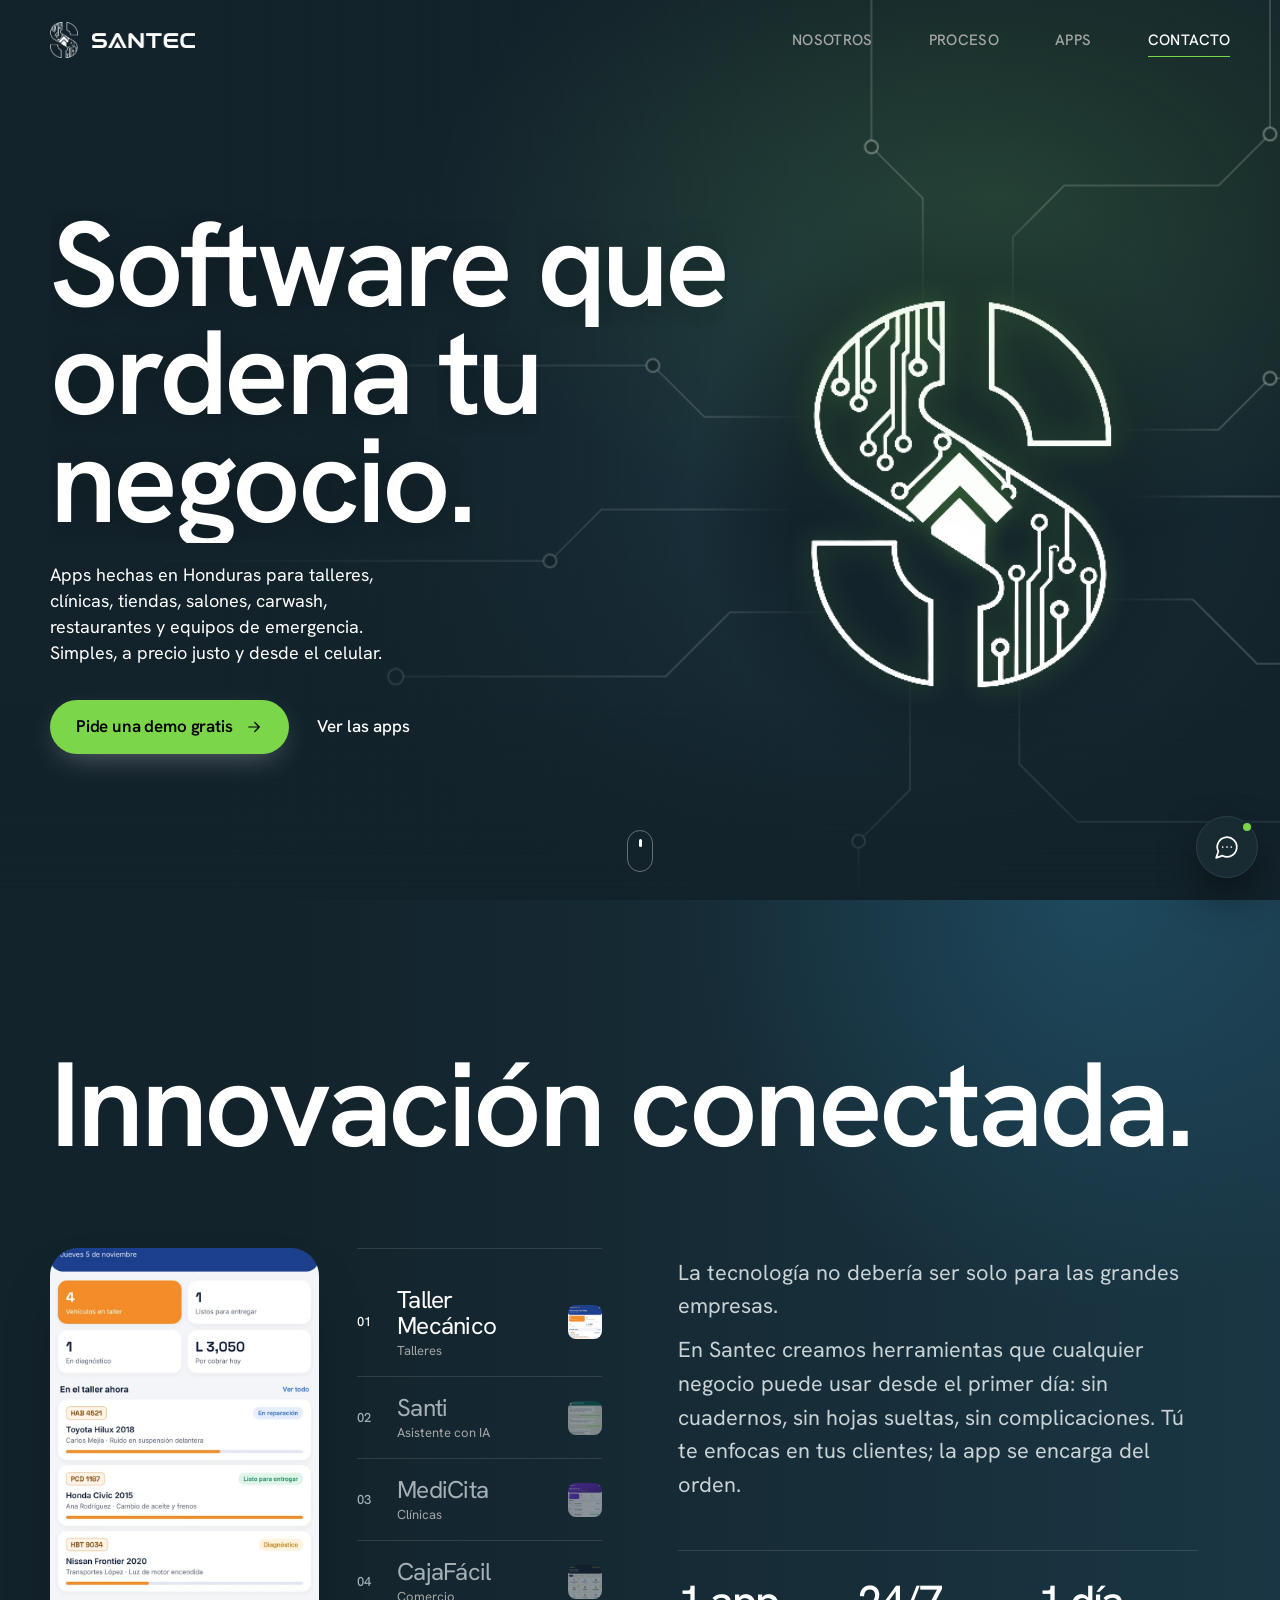
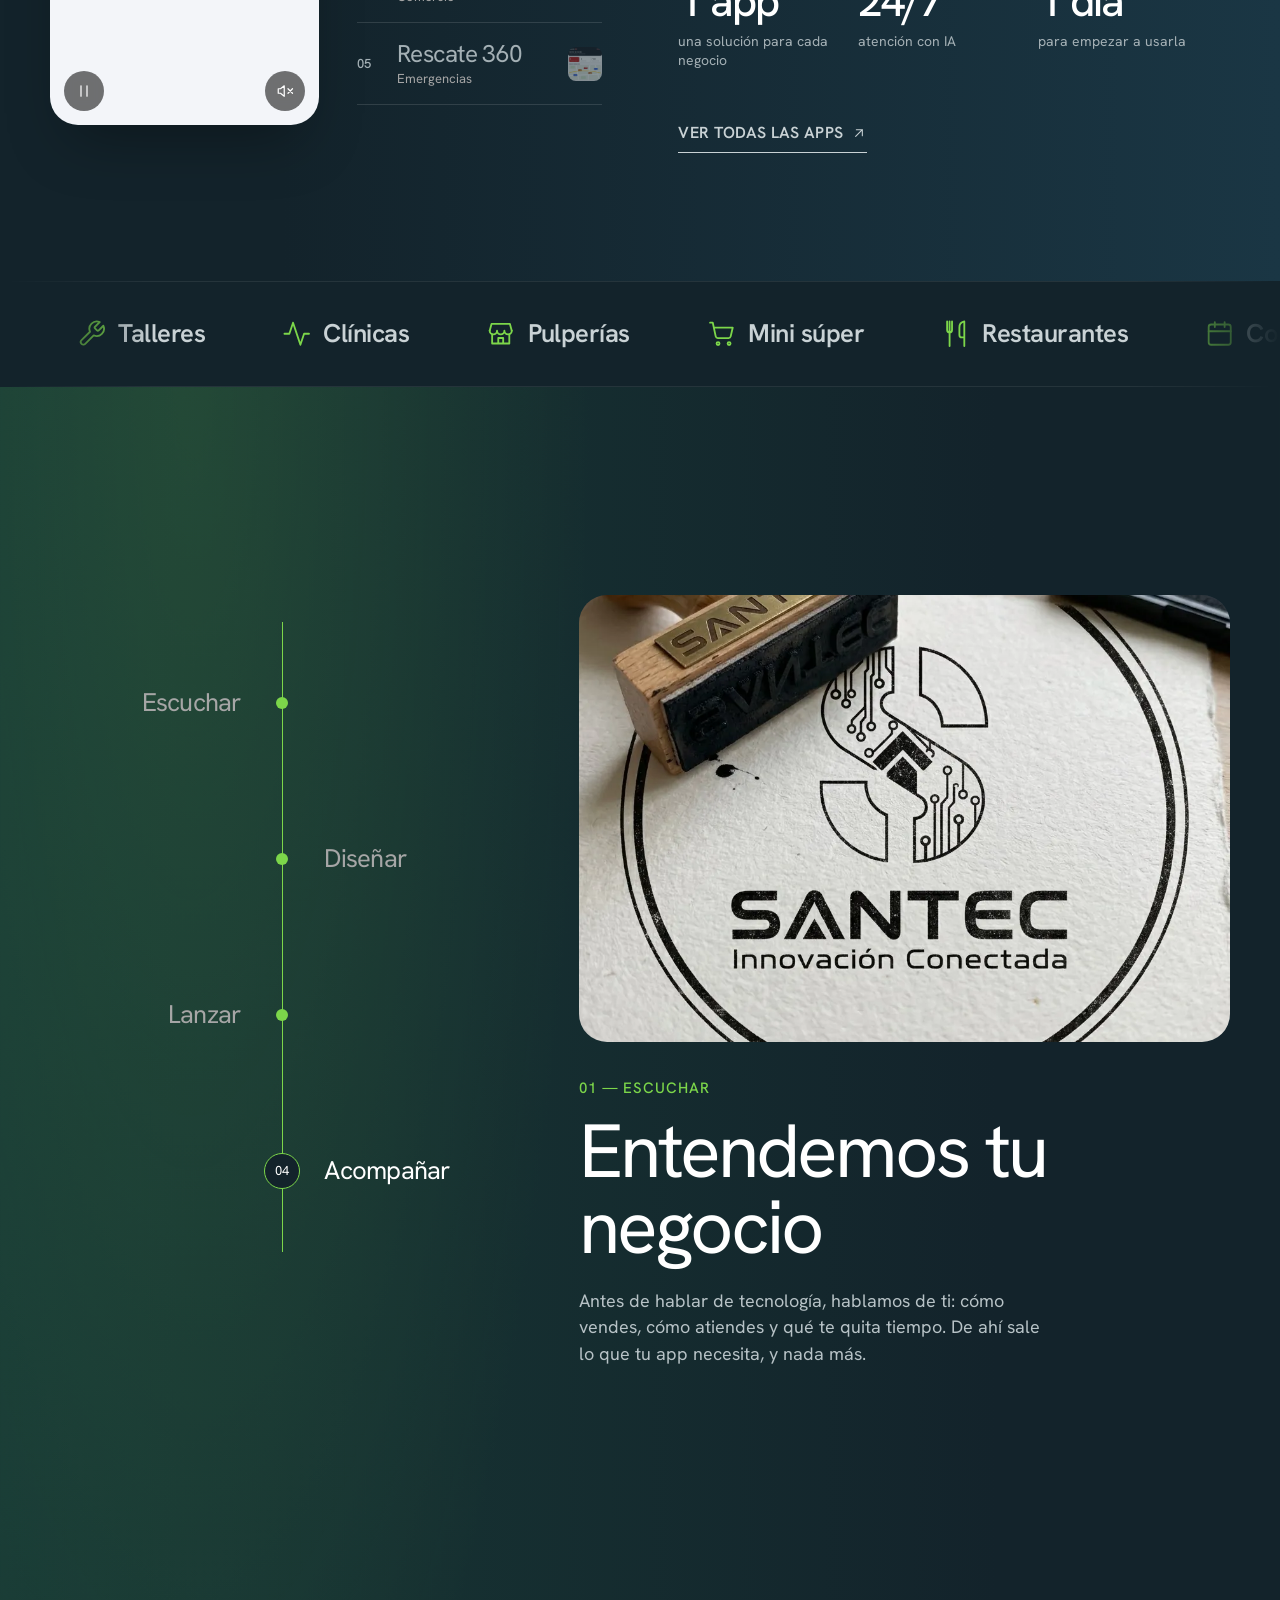
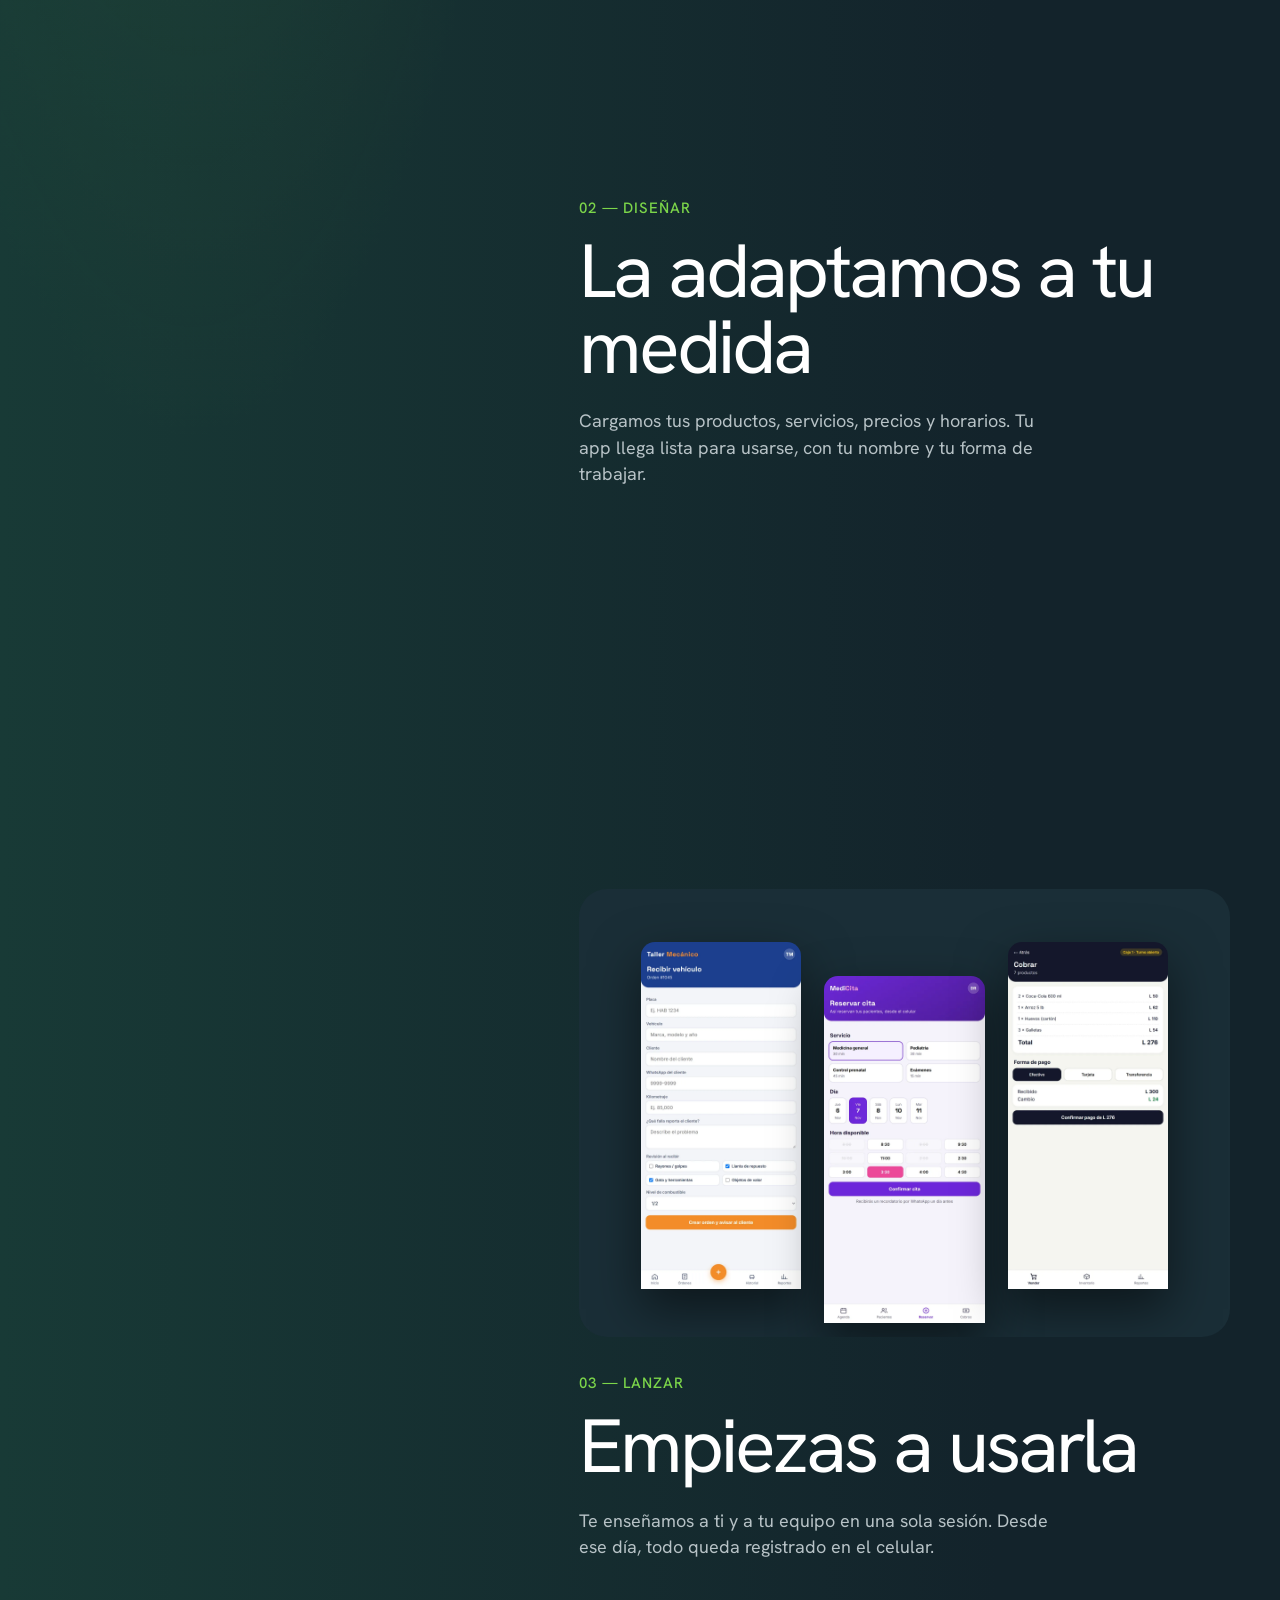
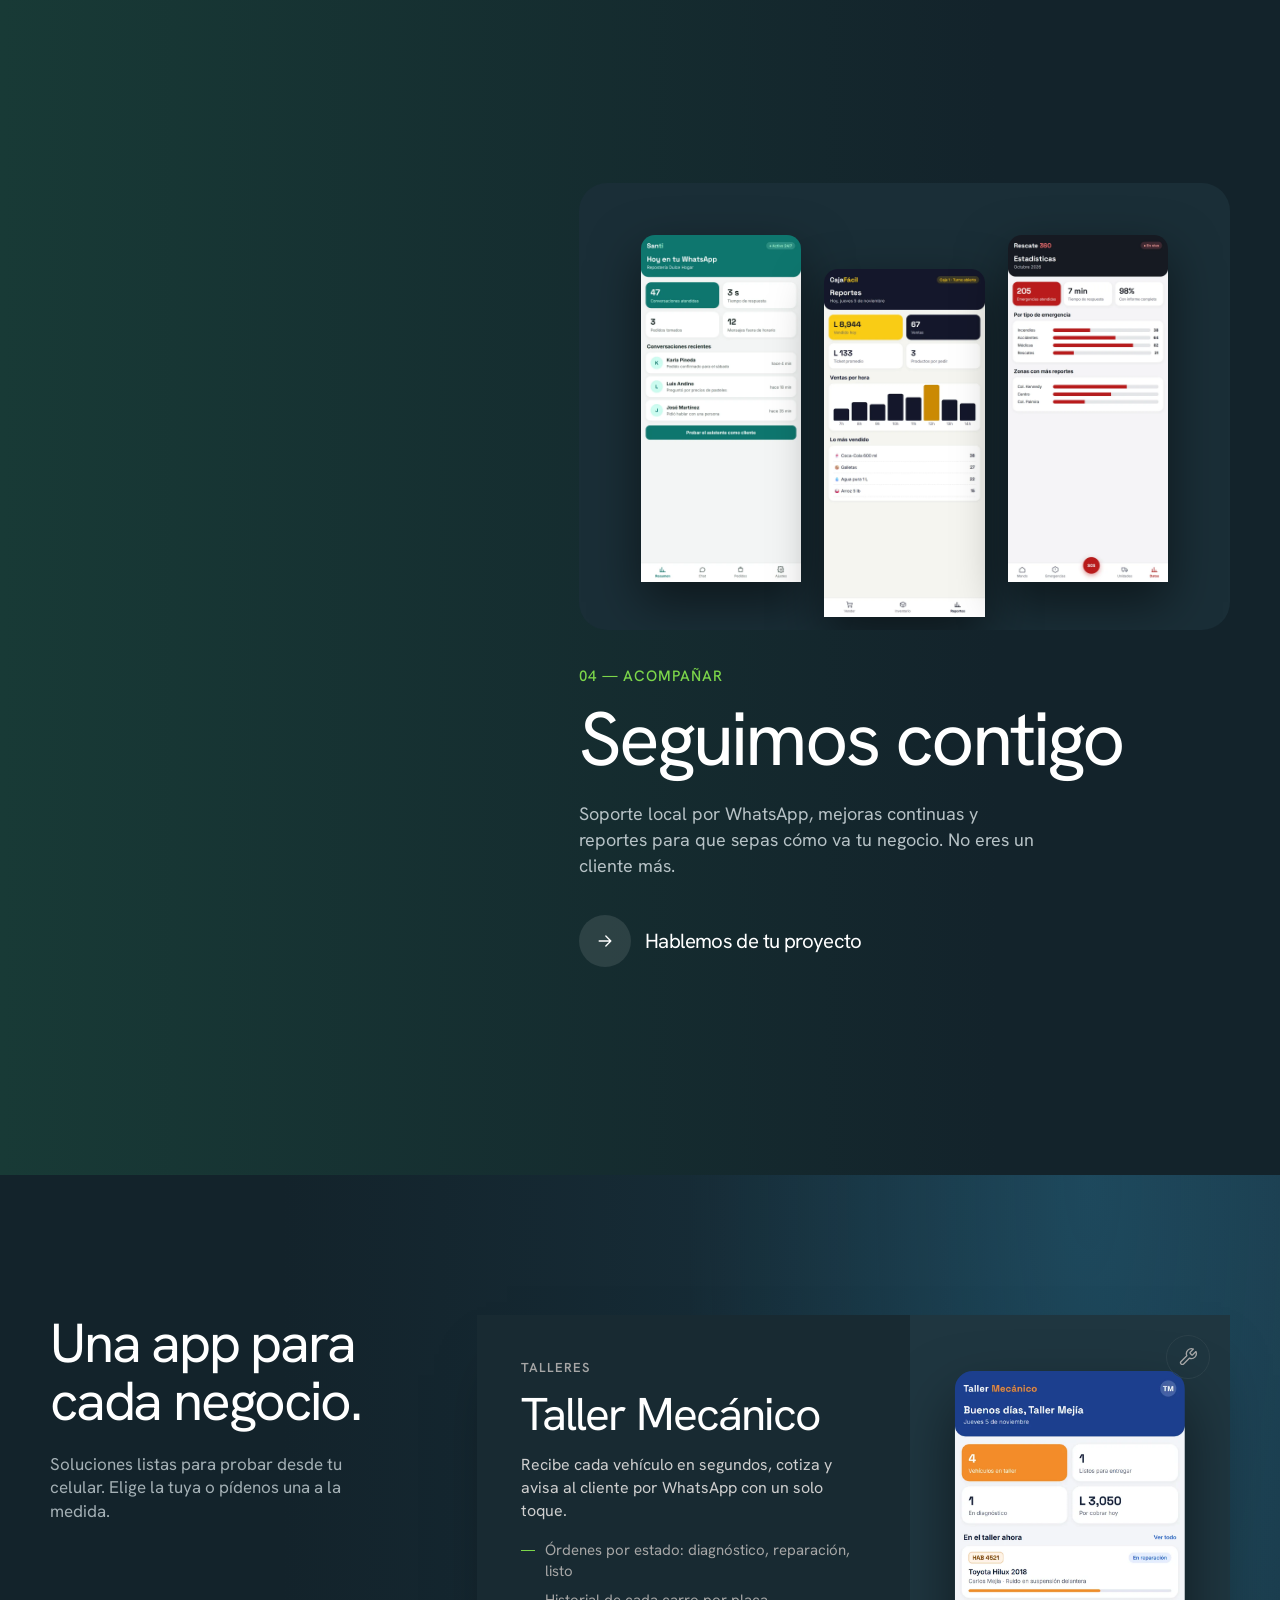
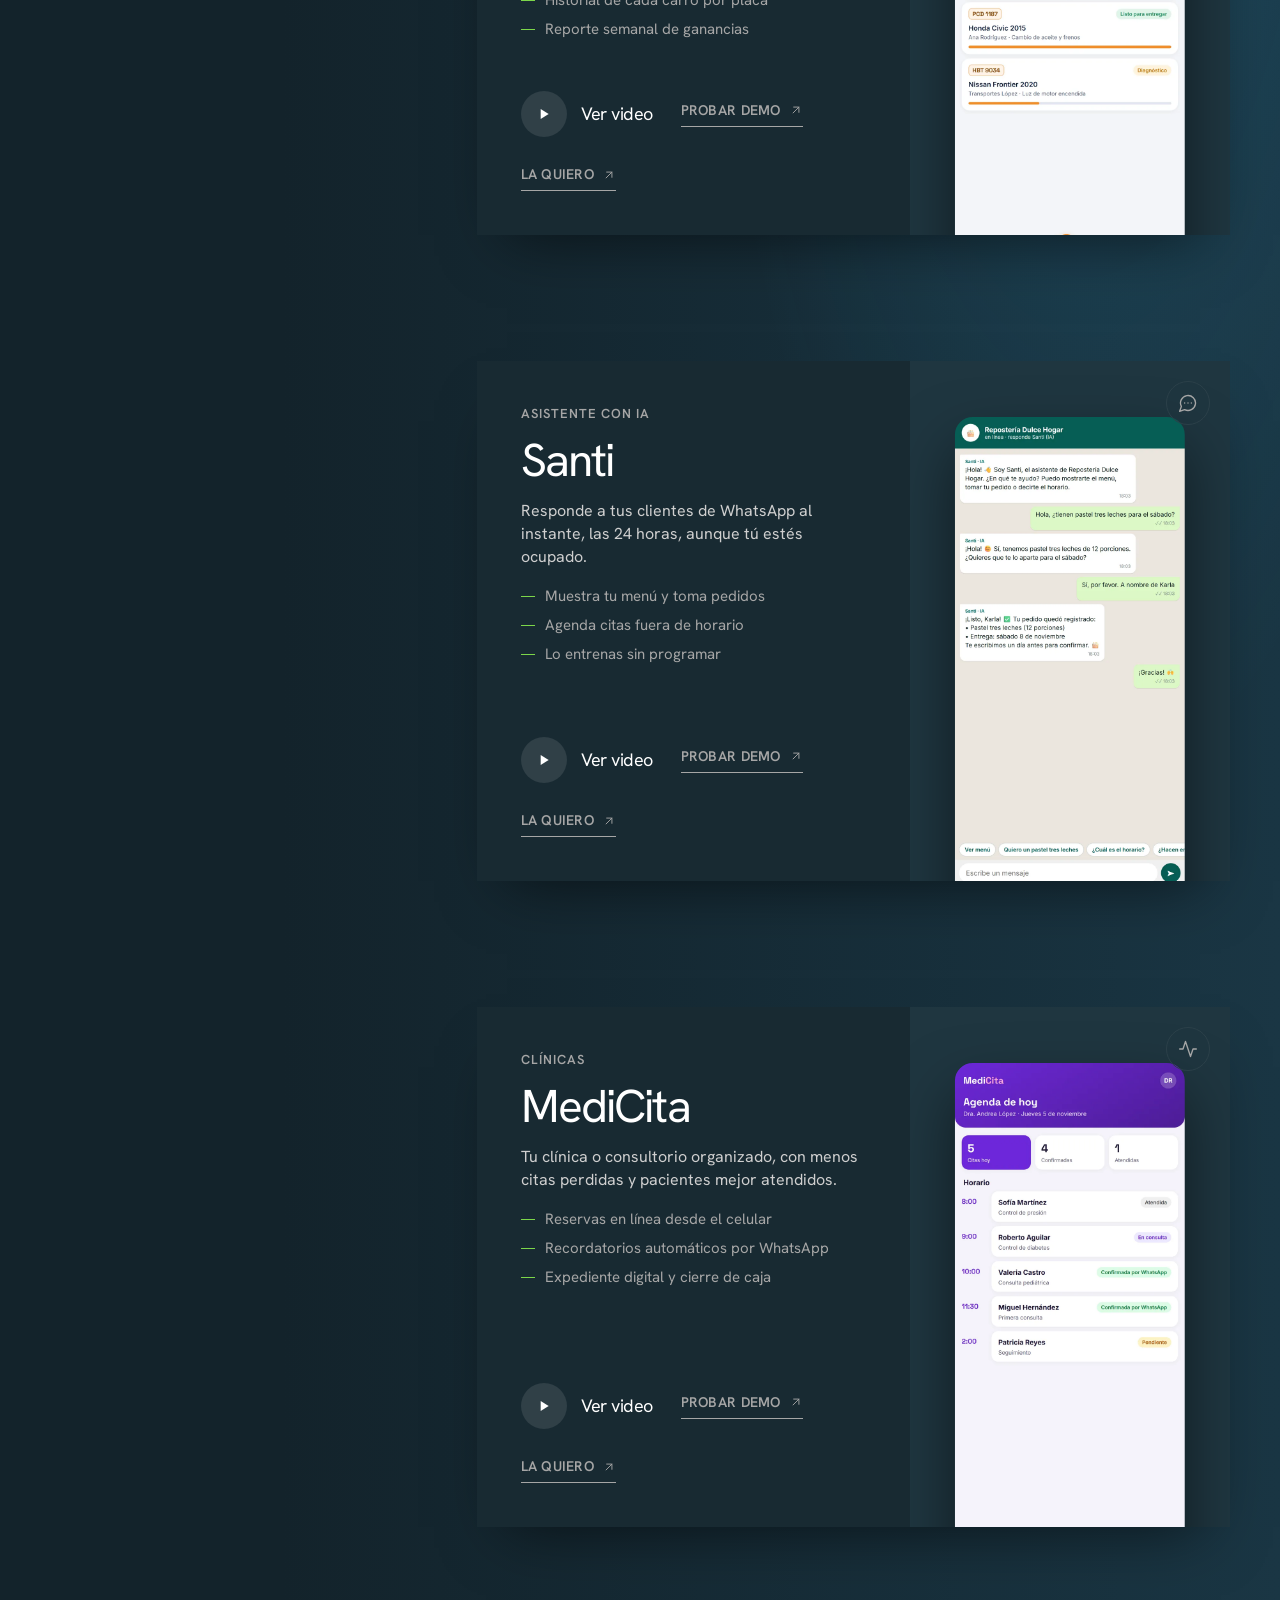
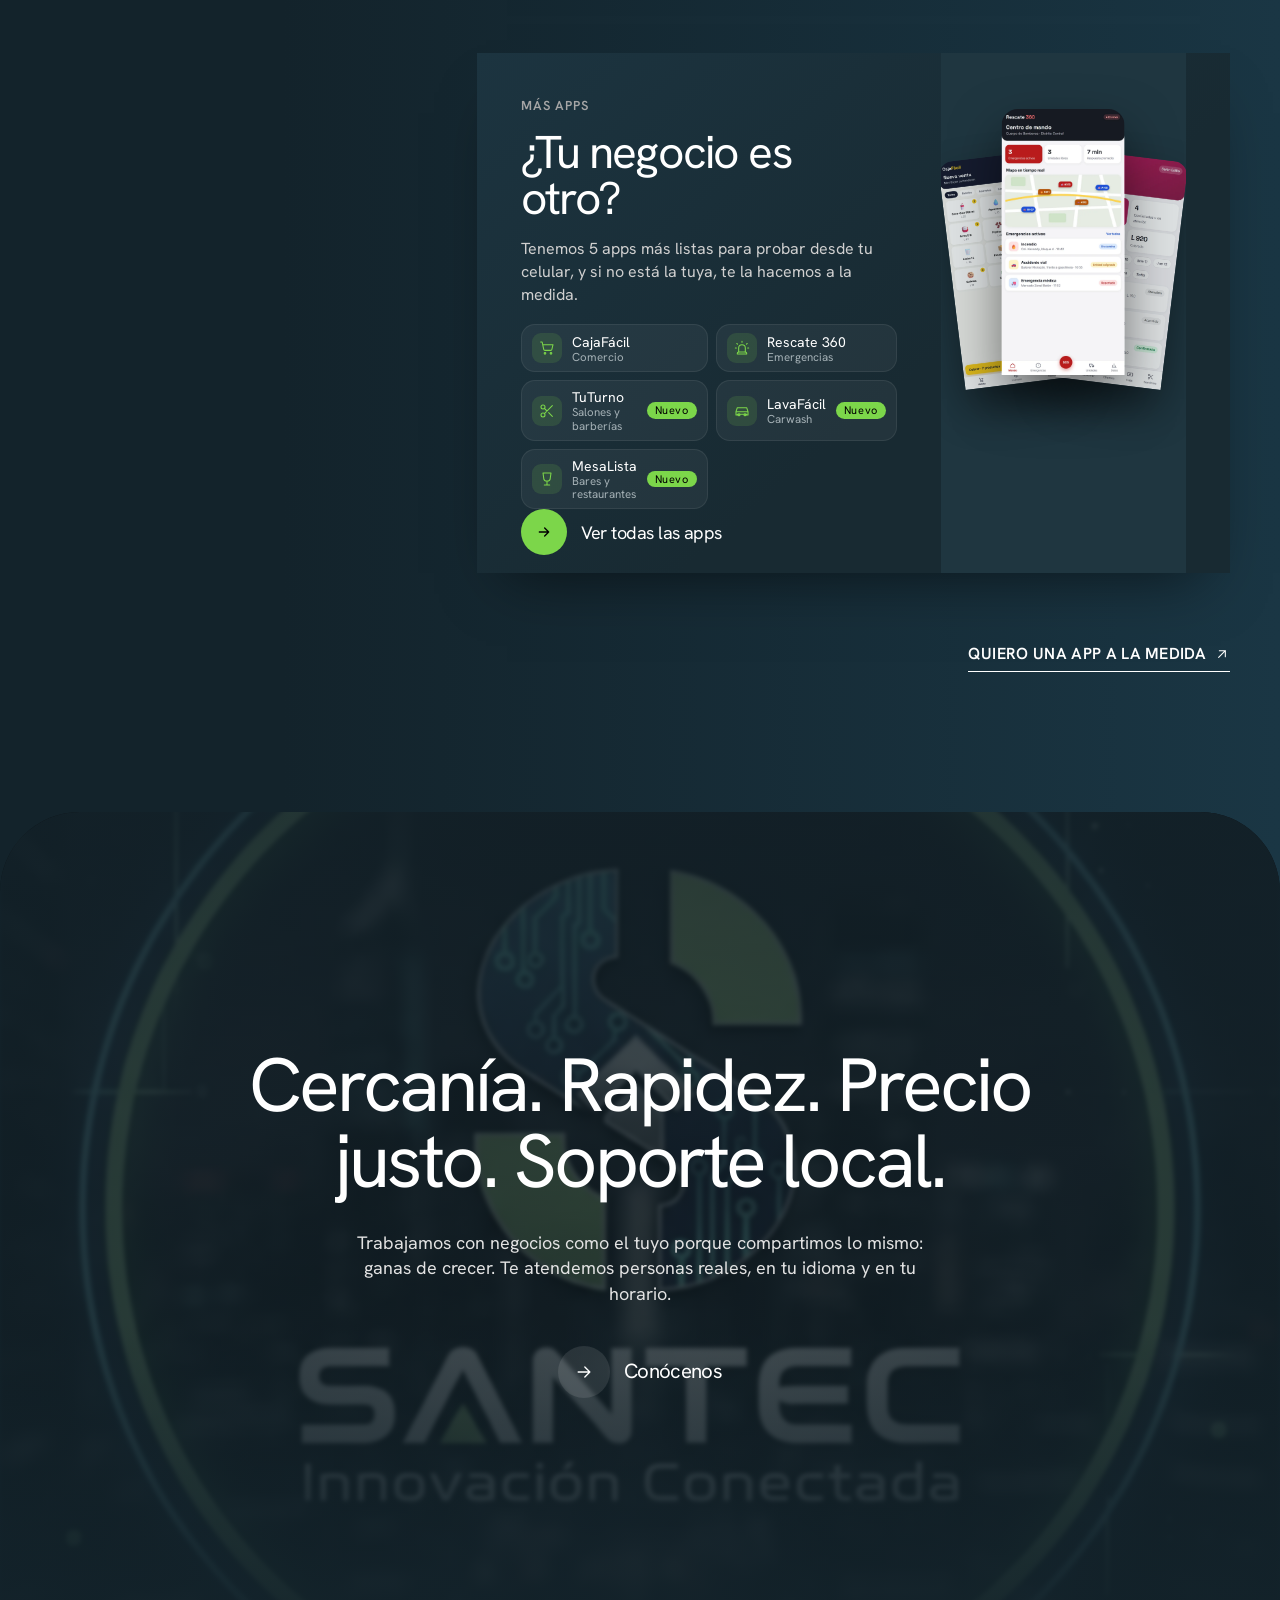
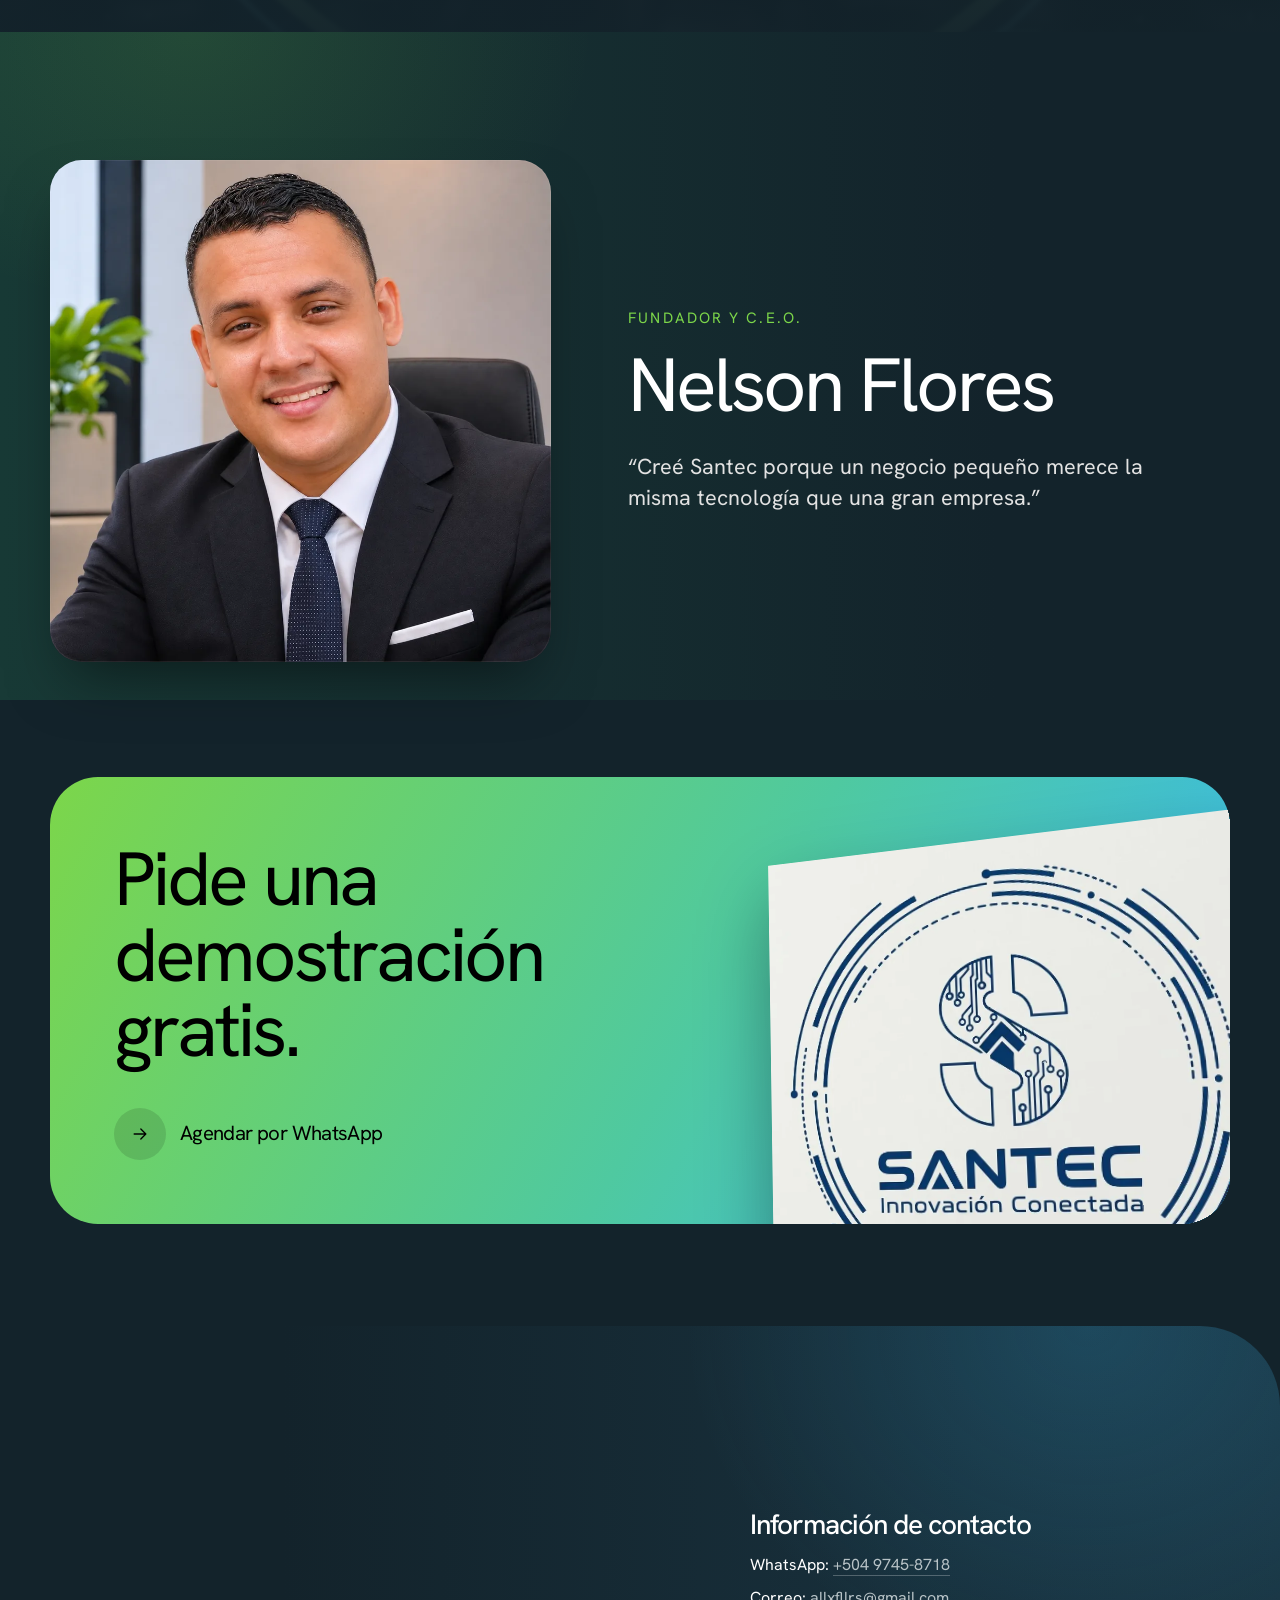
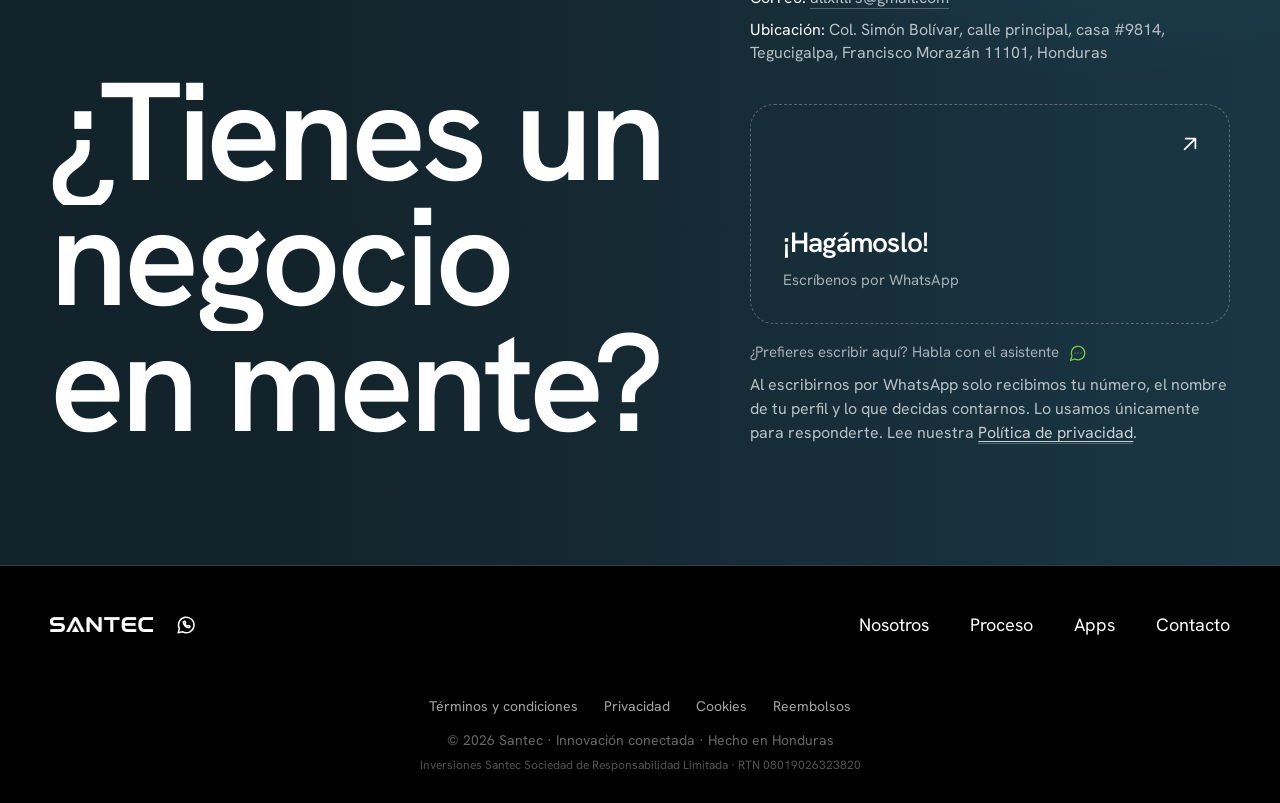
==== commit 74400112: "Portada en celular: recuadro del logo de borde a borde Sin márgenes vacíos a los lados ni arriba; se" ====
--- a/index.html
+++ b/index.html
@@ -29,7 +29,7 @@
 <link rel="preconnect" href="https://fonts.googleapis.com">
 <link rel="preconnect" href="https://fonts.gstatic.com" crossorigin>
 <link href="https://fonts.googleapis.com/css2?family=Hanken+Grotesk:wght@400;500;600&display=swap" rel="stylesheet">
-<link rel="stylesheet" href="styles.css?v=24">
+<link rel="stylesheet" href="styles.css?v=25">
 </head>
 <body>
 <a class="skip" href="#contenido">Saltar al contenido</a>
--- a/styles.css
+++ b/styles.css
@@ -739,3 +739,13 @@
 .process.tint,.founder.tint{background:
   radial-gradient(45% 60% at 15% 0%,rgba(124,214,74,.12),transparent 70%),
   linear-gradient(270deg,var(--deep) 22%,#183A36 100%)}
+
+/* ---------- Portada en celular: el recuadro del logo va de borde a borde ----------
+   Sin márgenes vacíos a los lados ni arriba; se desvanece hacia abajo, donde empieza el título. */
+@media (max-width:600px){
+  .hero-media{left:0;right:0;top:0;height:calc(90px + 46svh);
+    -webkit-mask-image:linear-gradient(180deg,#000 72%,transparent);mask-image:linear-gradient(180deg,#000 72%,transparent)}
+  .hero-media::after{background:linear-gradient(180deg,transparent 55%,rgba(19,35,43,.55))}
+  /* el logo baja la mitad de la barra de arriba para quedar centrado en el espacio visible */
+  .logo-stage{translate:var(--px,0px) calc(var(--py,0px) + 45px)}
+}
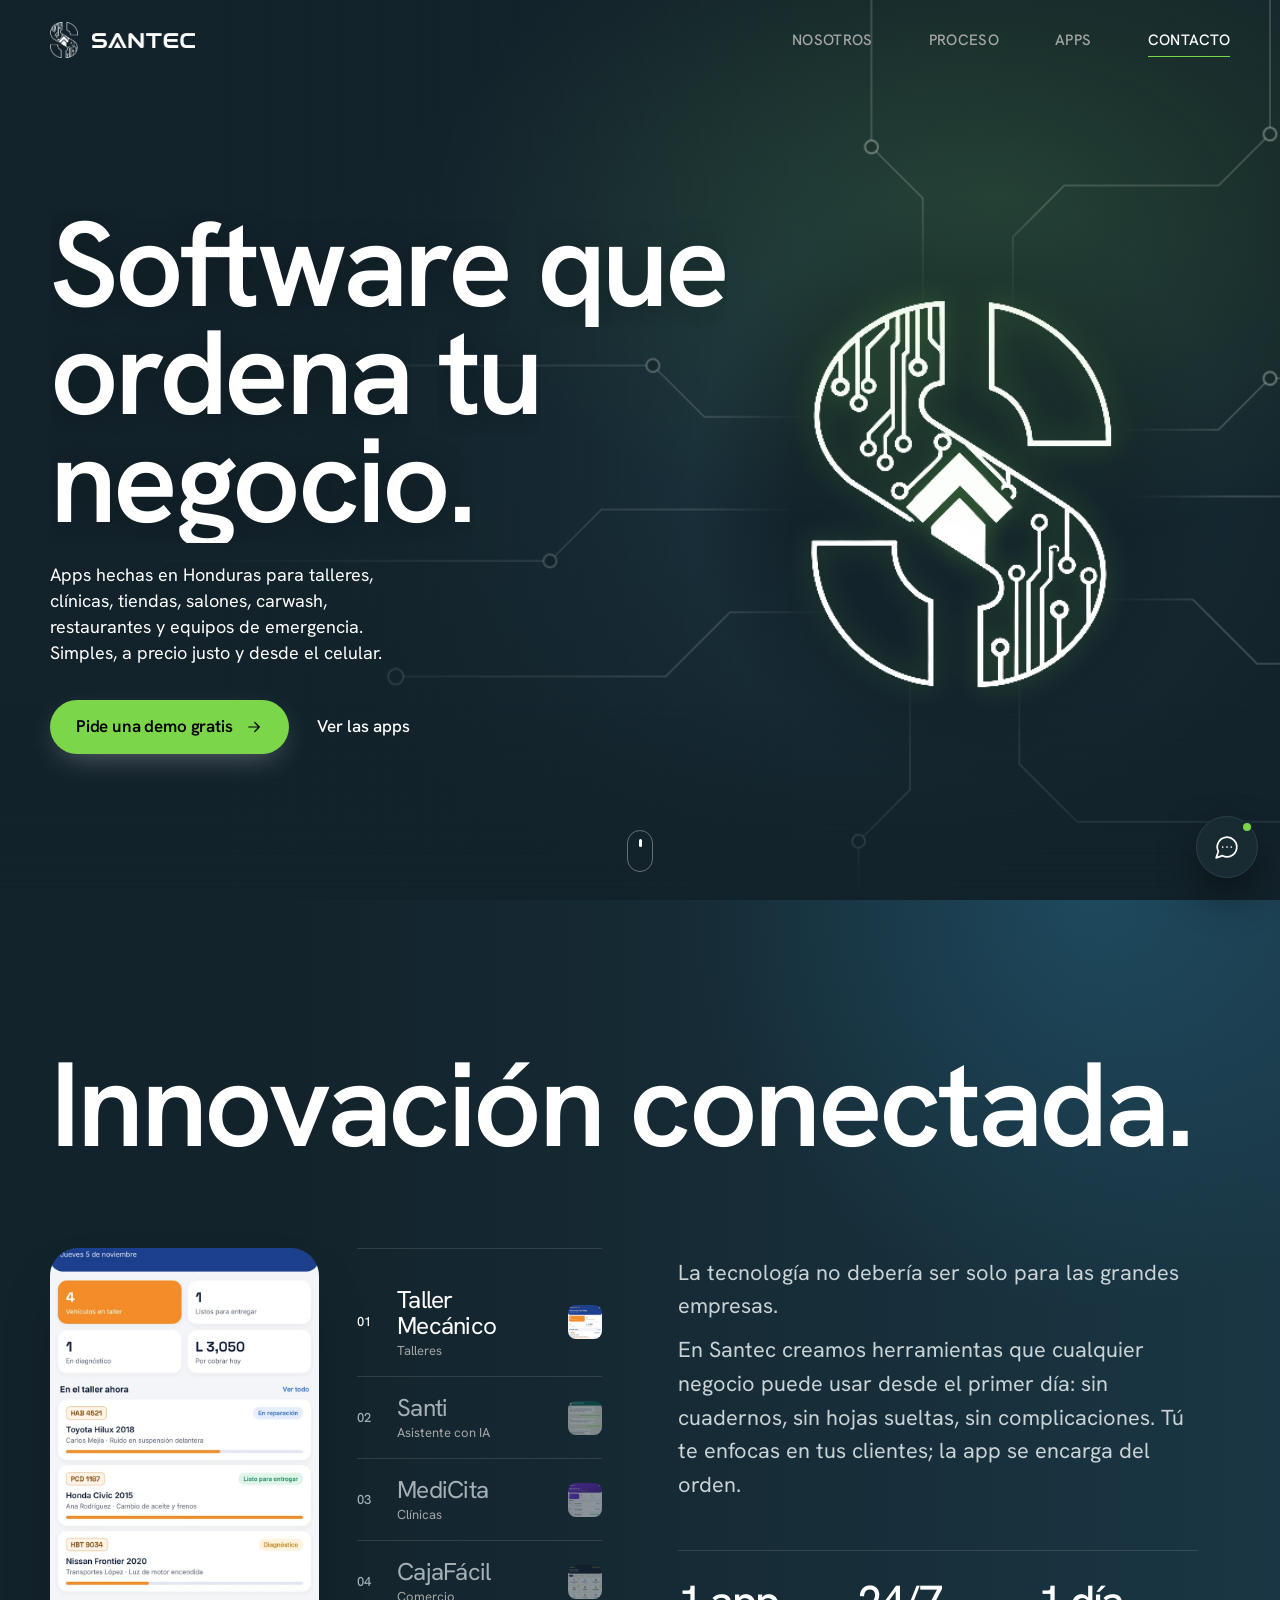
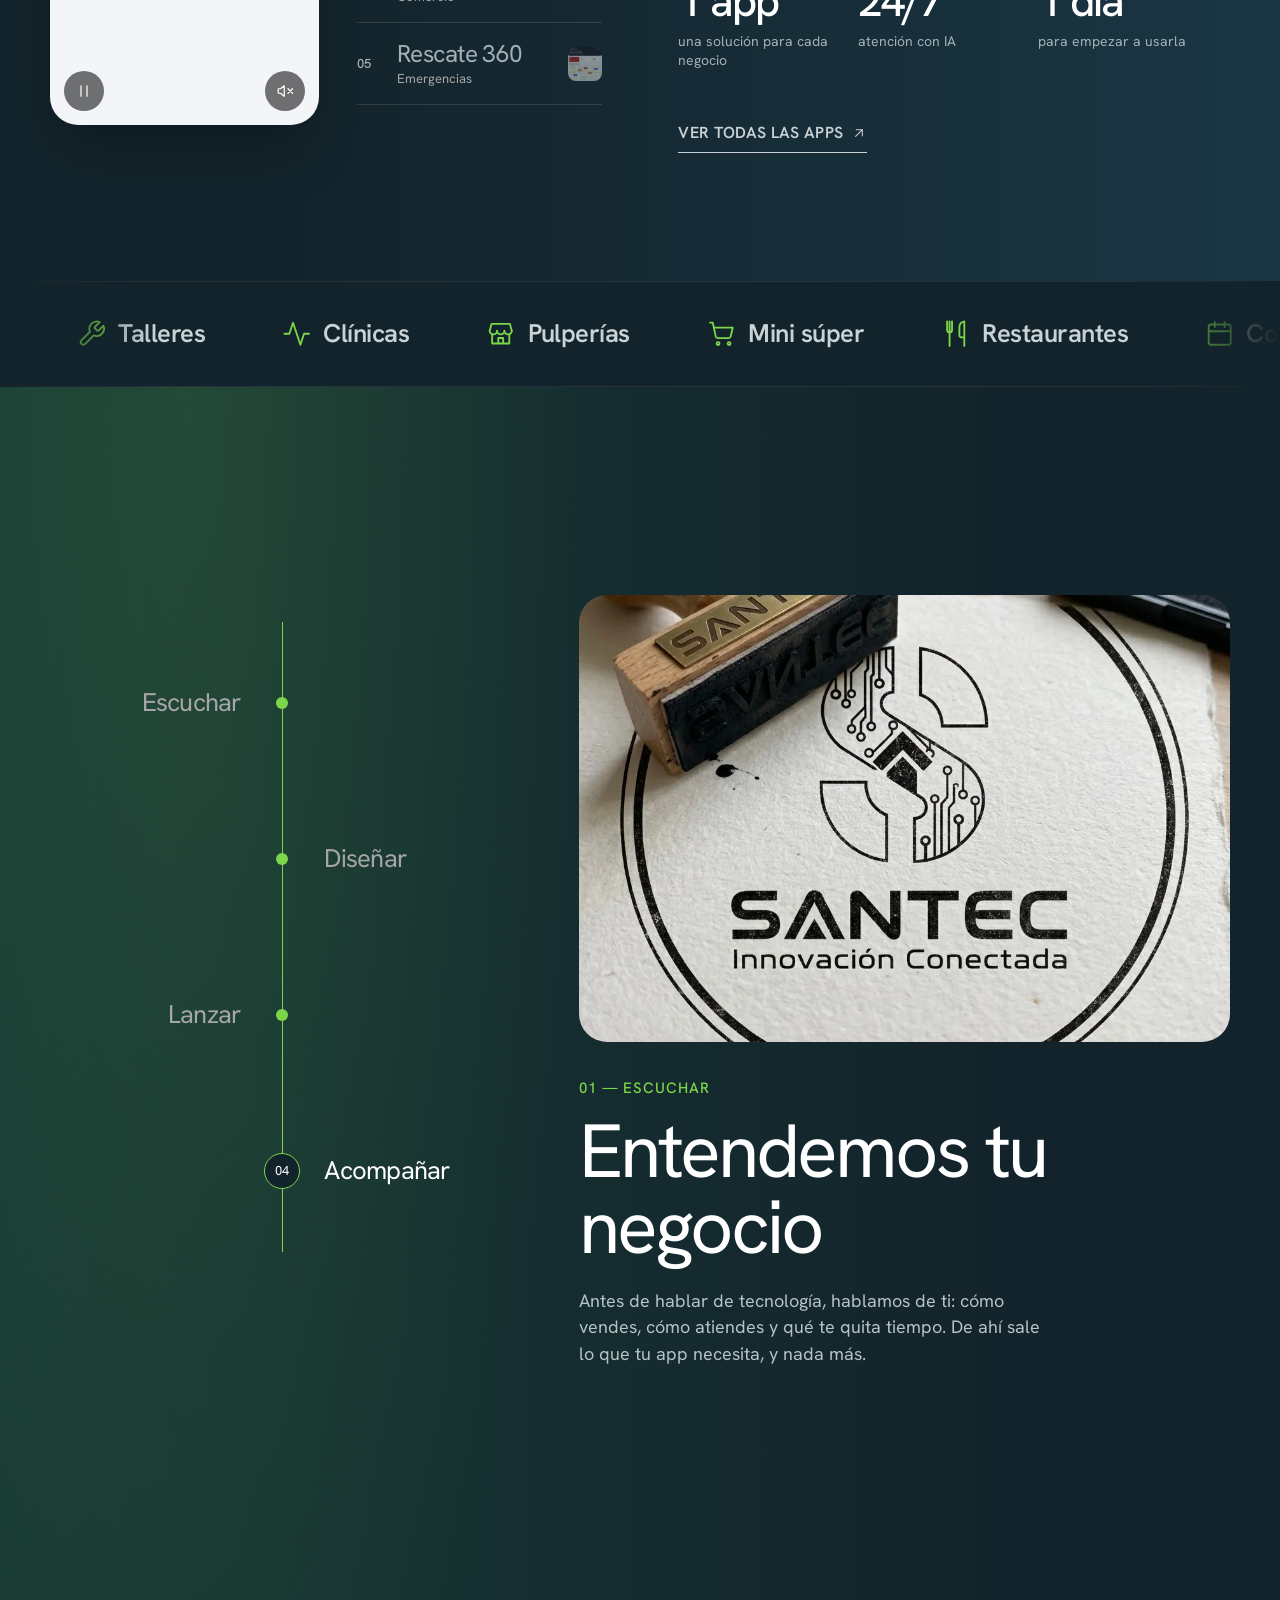
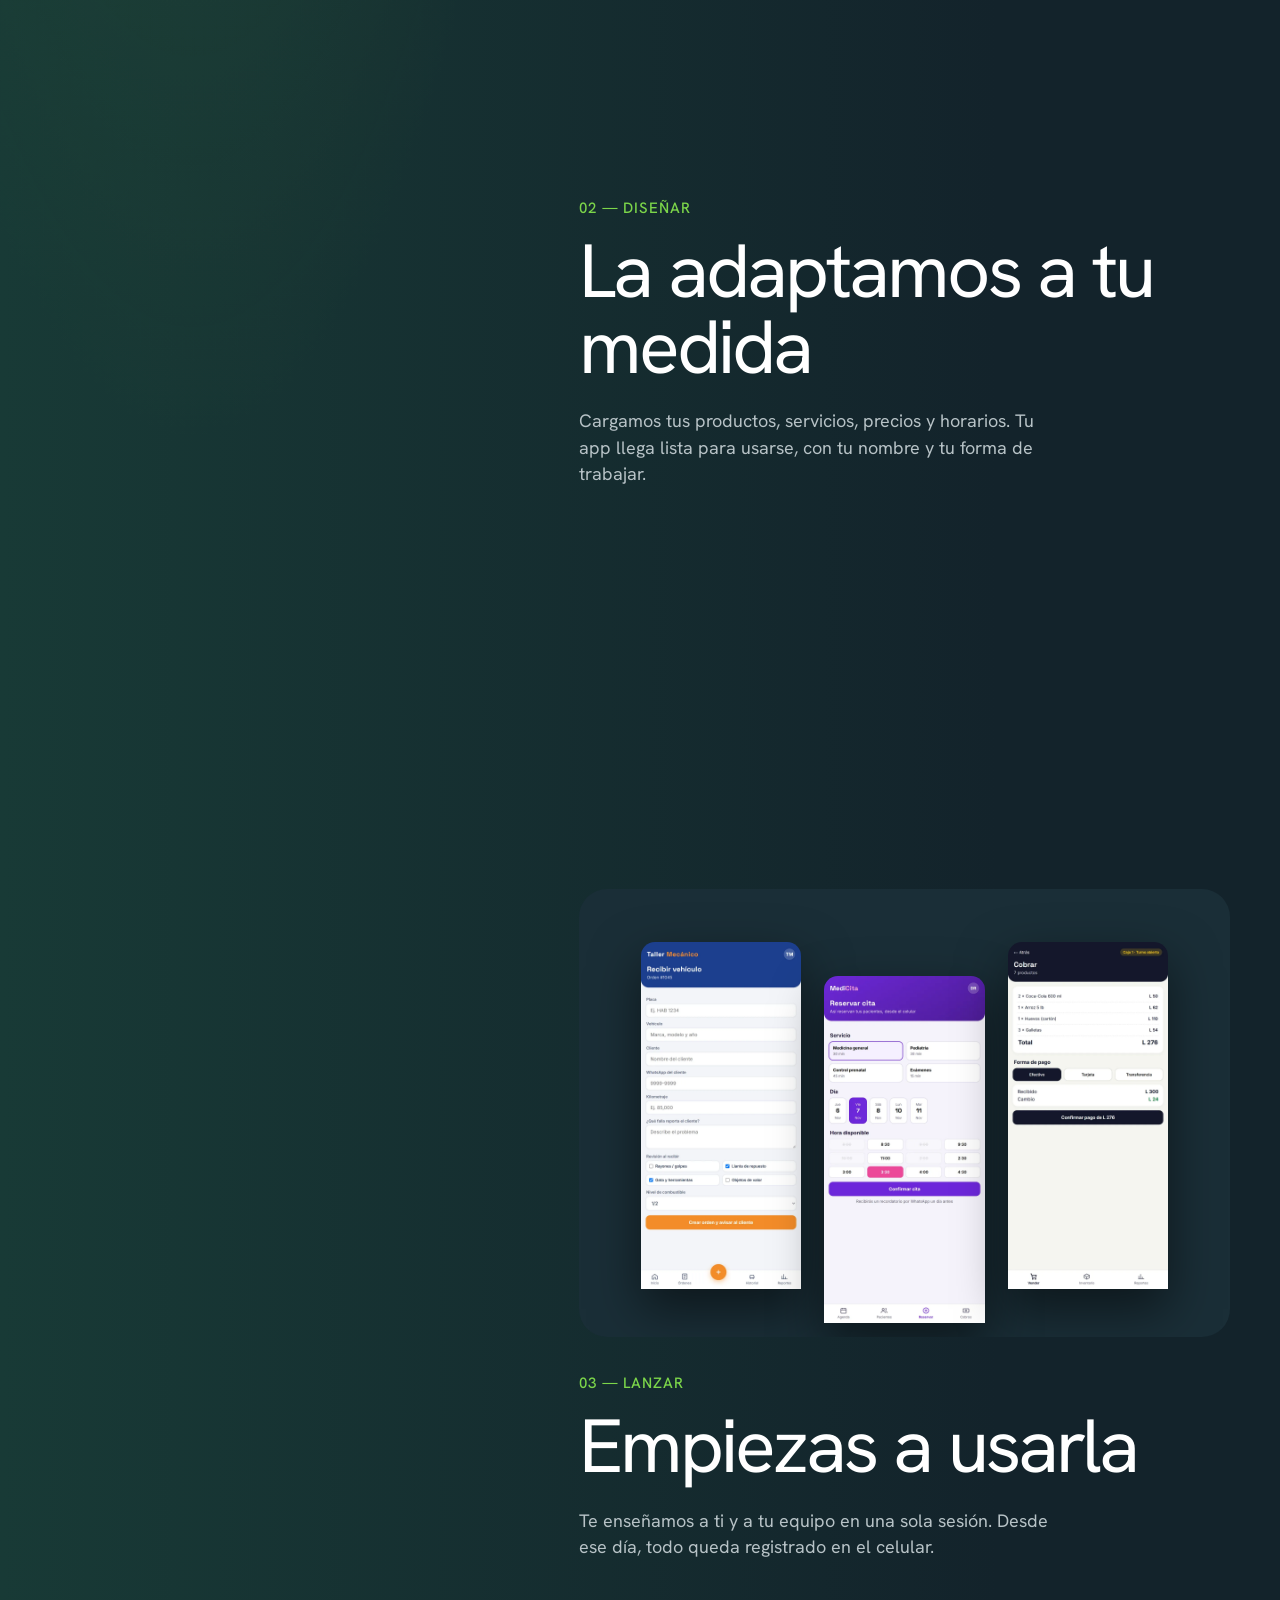
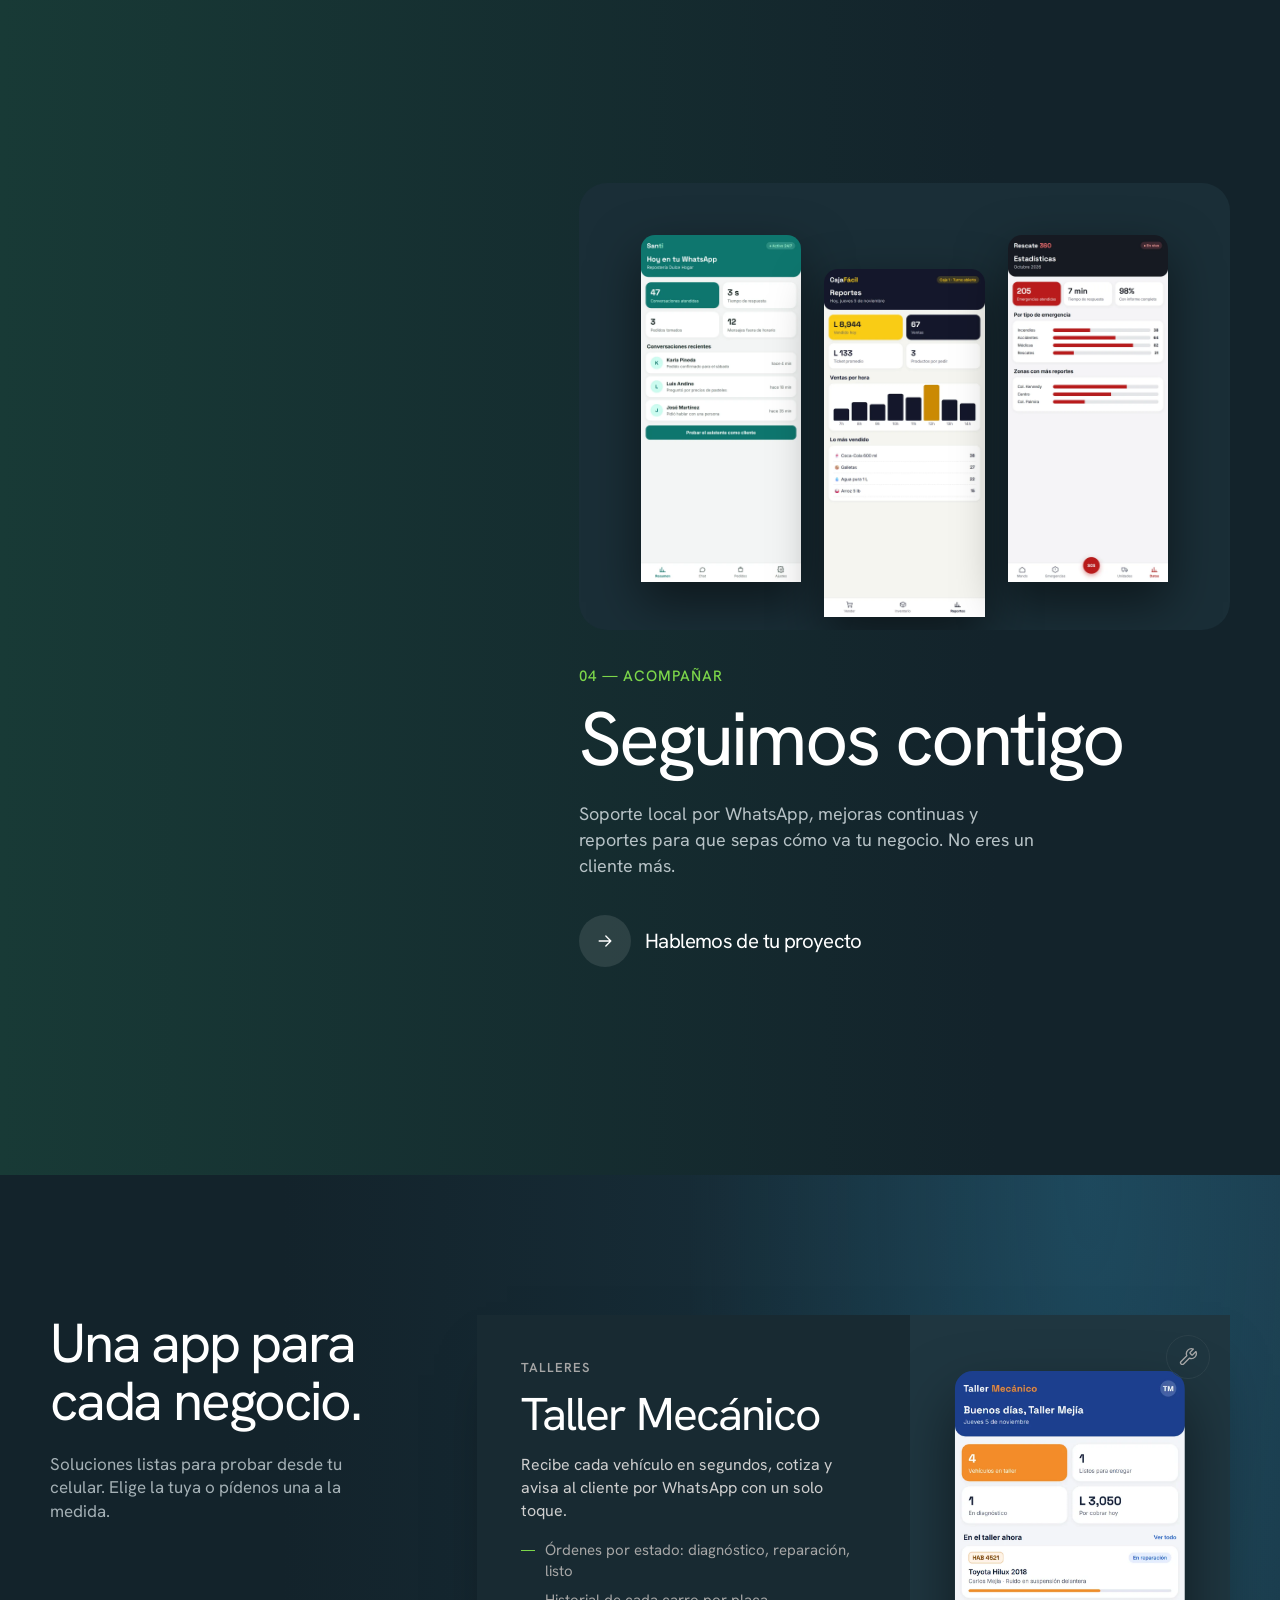
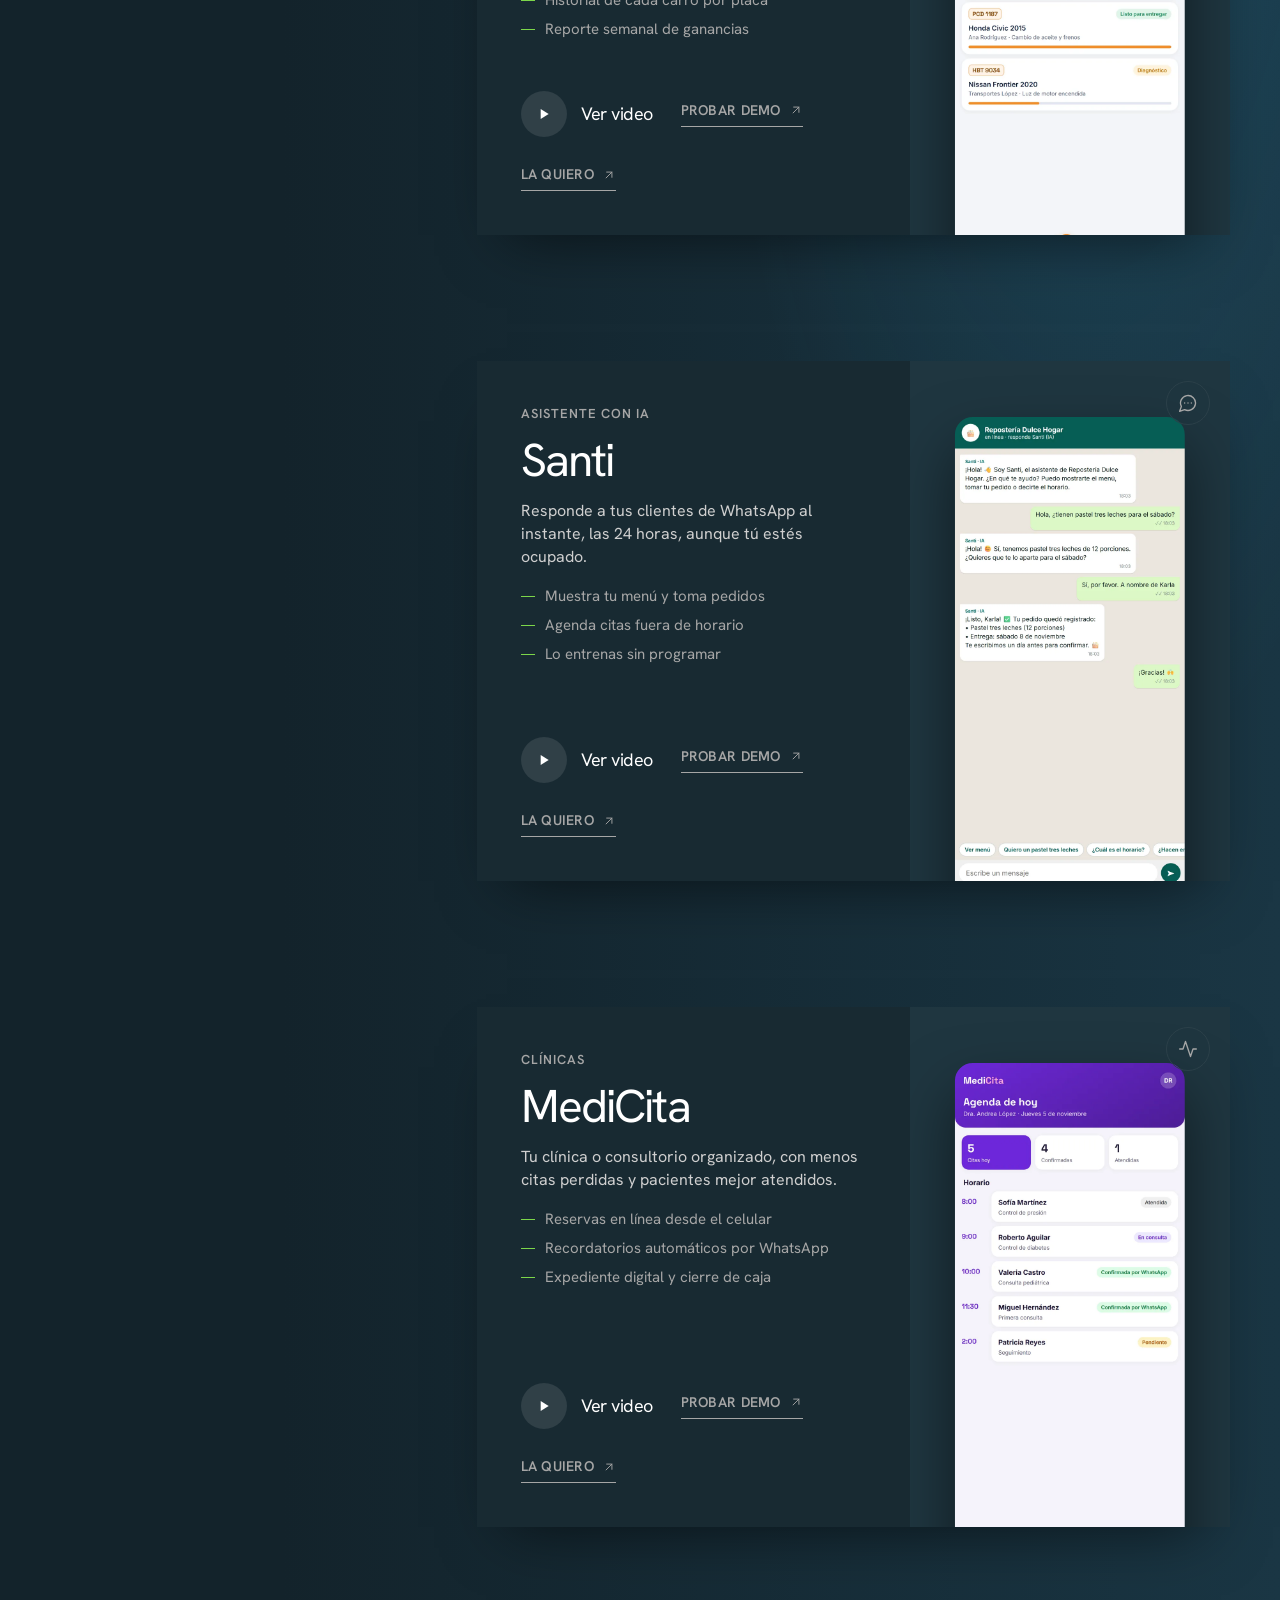
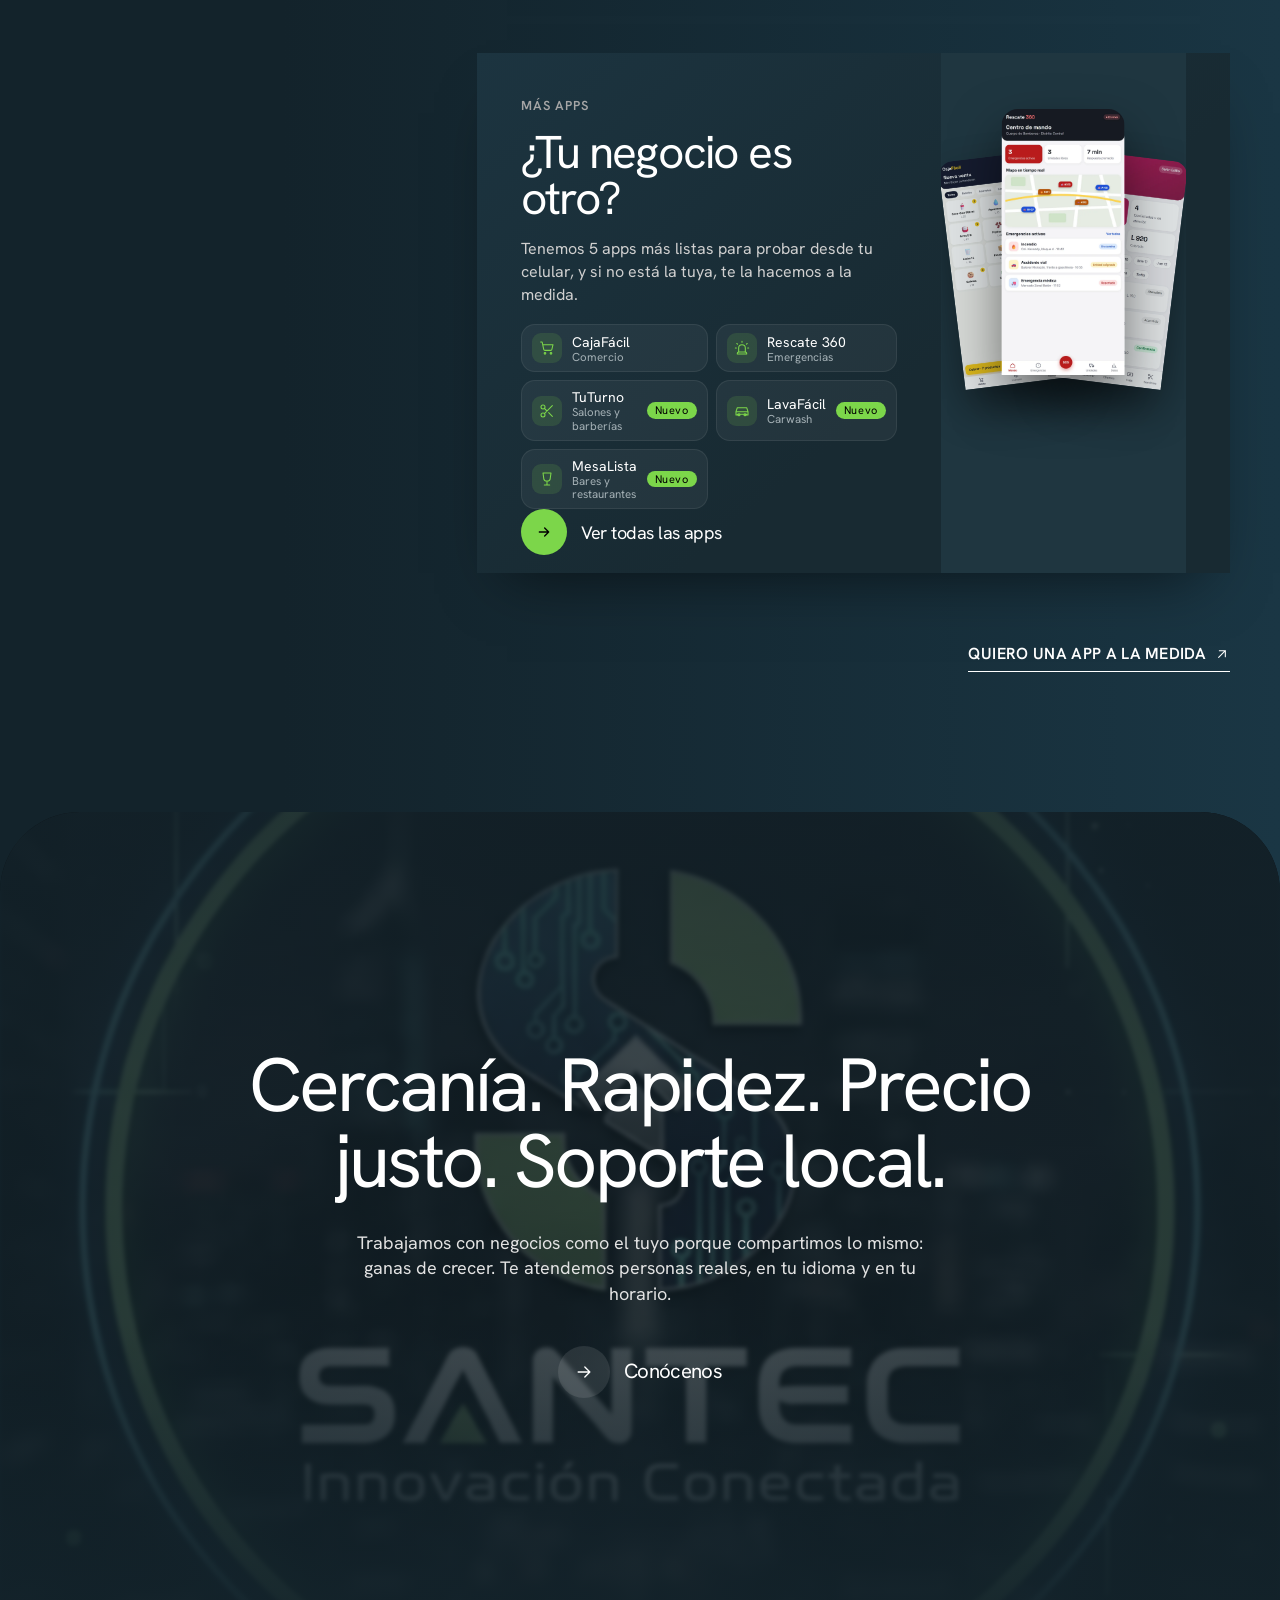
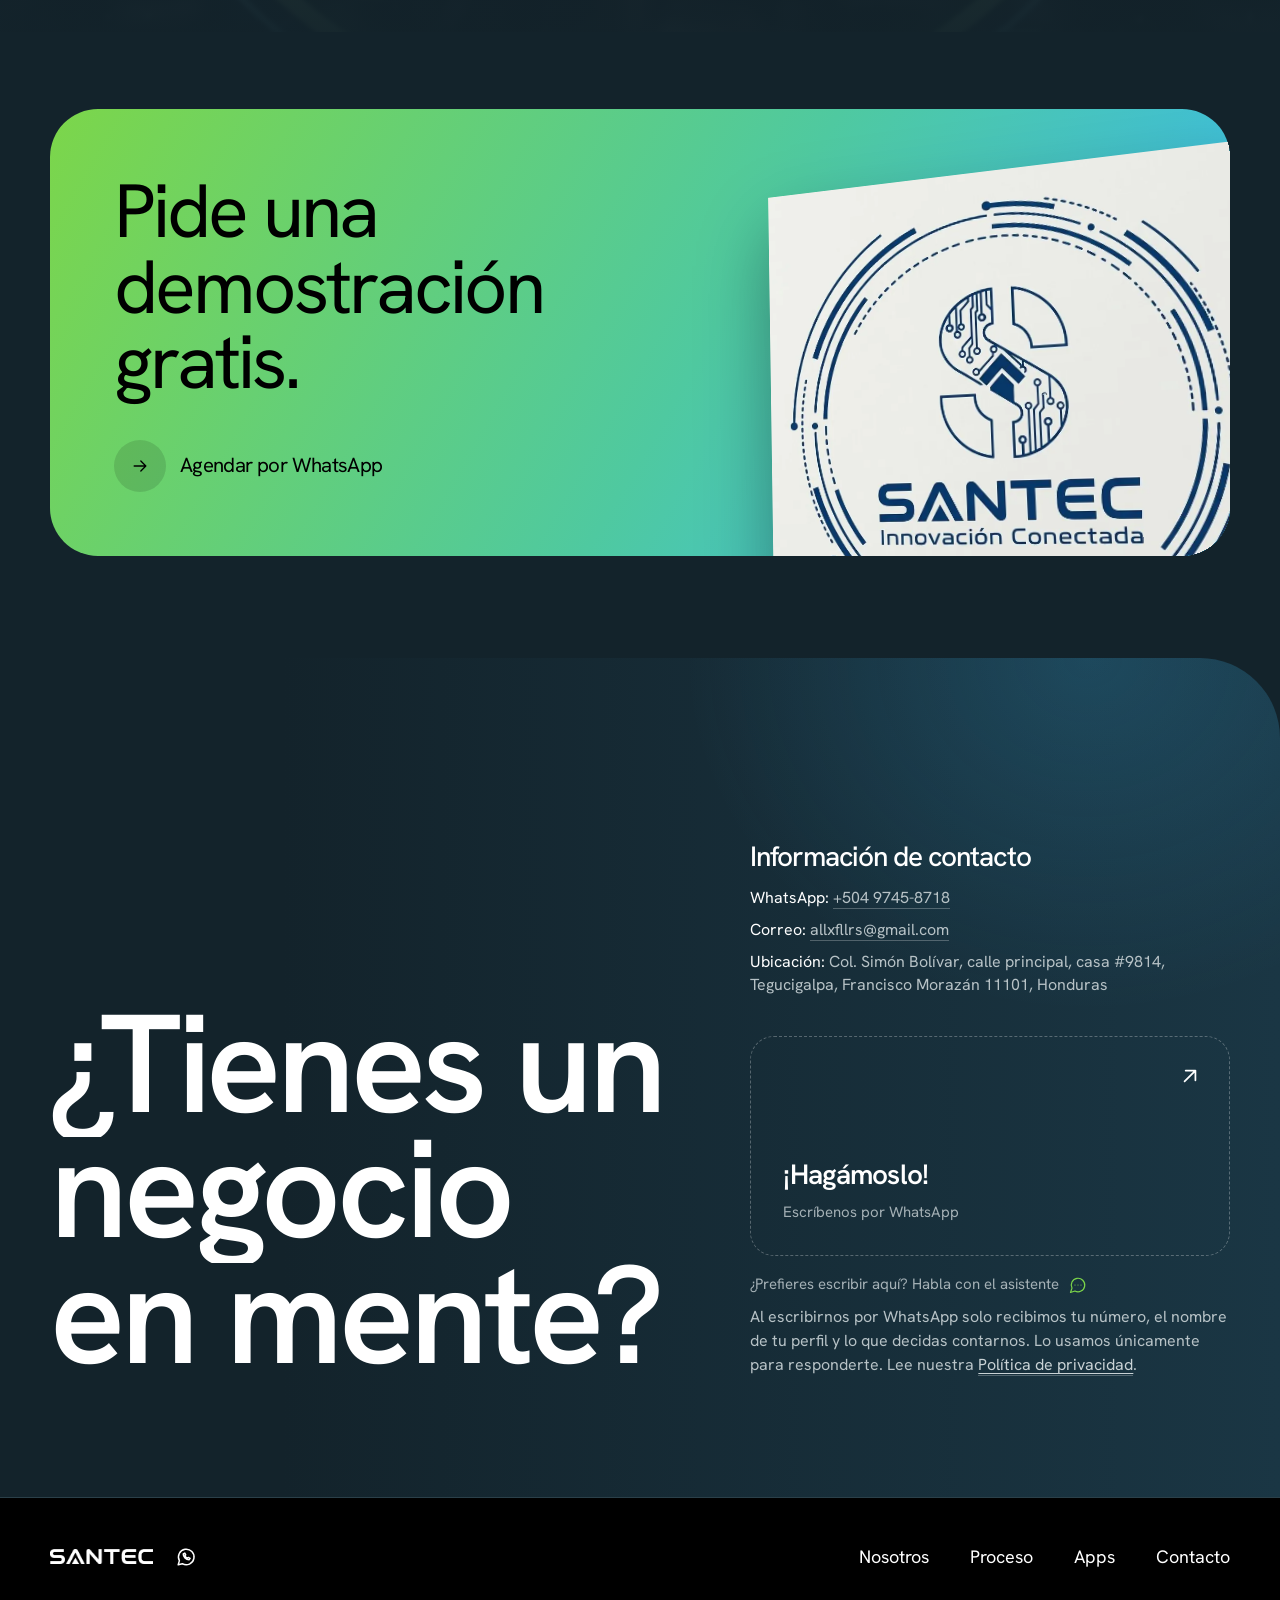
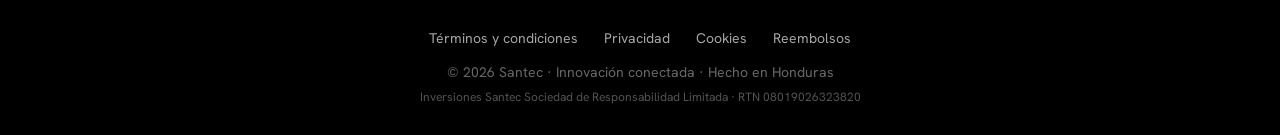
==== commit ea6e0036: "Quitar por ahora la sección del fundador La foto y los estilos se conservan para volver a ponerla má" ====
--- a/index.html
+++ b/index.html
@@ -24,7 +24,7 @@
 <meta property="og:image:alt" content="Santec: apps para negocios hondureños">
 <meta name="twitter:card" content="summary_large_image">
 <script type="application/ld+json">
-{"@context":"https://schema.org","@type":"Organization","name":"Santec","legalName":"Inversiones Santec Sociedad de Responsabilidad Limitada","taxID":"08019026323820","url":"https://santec-hn.github.io/","logo":"https://santec-hn.github.io/assets/brand/icon-512.png","email":"allxfllrs@gmail.com","telephone":"+504 9745-8718","founder":{"@type":"Person","name":"Nelson Flores","jobTitle":"Fundador y CEO","image":"https://santec-hn.github.io/assets/img/nelson-flores.webp"},"address":{"@type":"PostalAddress","streetAddress":"Col. Simón Bolívar, calle principal, casa #9814","addressLocality":"Tegucigalpa","addressRegion":"Francisco Morazán","postalCode":"11101","addressCountry":"HN"}}
+{"@context":"https://schema.org","@type":"Organization","name":"Santec","legalName":"Inversiones Santec Sociedad de Responsabilidad Limitada","taxID":"08019026323820","url":"https://santec-hn.github.io/","logo":"https://santec-hn.github.io/assets/brand/icon-512.png","email":"allxfllrs@gmail.com","telephone":"+504 9745-8718","address":{"@type":"PostalAddress","streetAddress":"Col. Simón Bolívar, calle principal, casa #9814","addressLocality":"Tegucigalpa","addressRegion":"Francisco Morazán","postalCode":"11101","addressCountry":"HN"}}
 </script>
 <link rel="preconnect" href="https://fonts.googleapis.com">
 <link rel="preconnect" href="https://fonts.gstatic.com" crossorigin>
@@ -277,22 +277,6 @@
     </div>
   </section>
 
-  <!-- FUNDADOR -->
-  <section class="founder tint" aria-labelledby="founderName">
-    <div class="wrap founder-grid">
-      <figure class="founder-photo fade">
-        <img src="assets/img/nelson-flores.webp" alt="Nelson Flores, fundador y C.E.O. de Santec" width="960" height="960" loading="lazy" decoding="async">
-      </figure>
-      <div class="founder-copy">
-        <p class="founder-kicker fade">Fundador y C.E.O.</p>
-        <h2 class="h2 split" id="founderName">Nelson Flores</h2>
-        <blockquote class="fade">
-          <p>“Creé Santec porque un negocio pequeño merece la misma tecnología que una gran empresa.”</p>
-        </blockquote>
-      </div>
-    </div>
-  </section>
-
   <!-- TARJETA MARCA -->
   <section class="wrap">
     <a class="feature" href="https://wa.me/50497458718?text=Hola%20Santec%2C%20quiero%20una%20demostraci%C3%B3n" target="_blank" rel="noopener">
